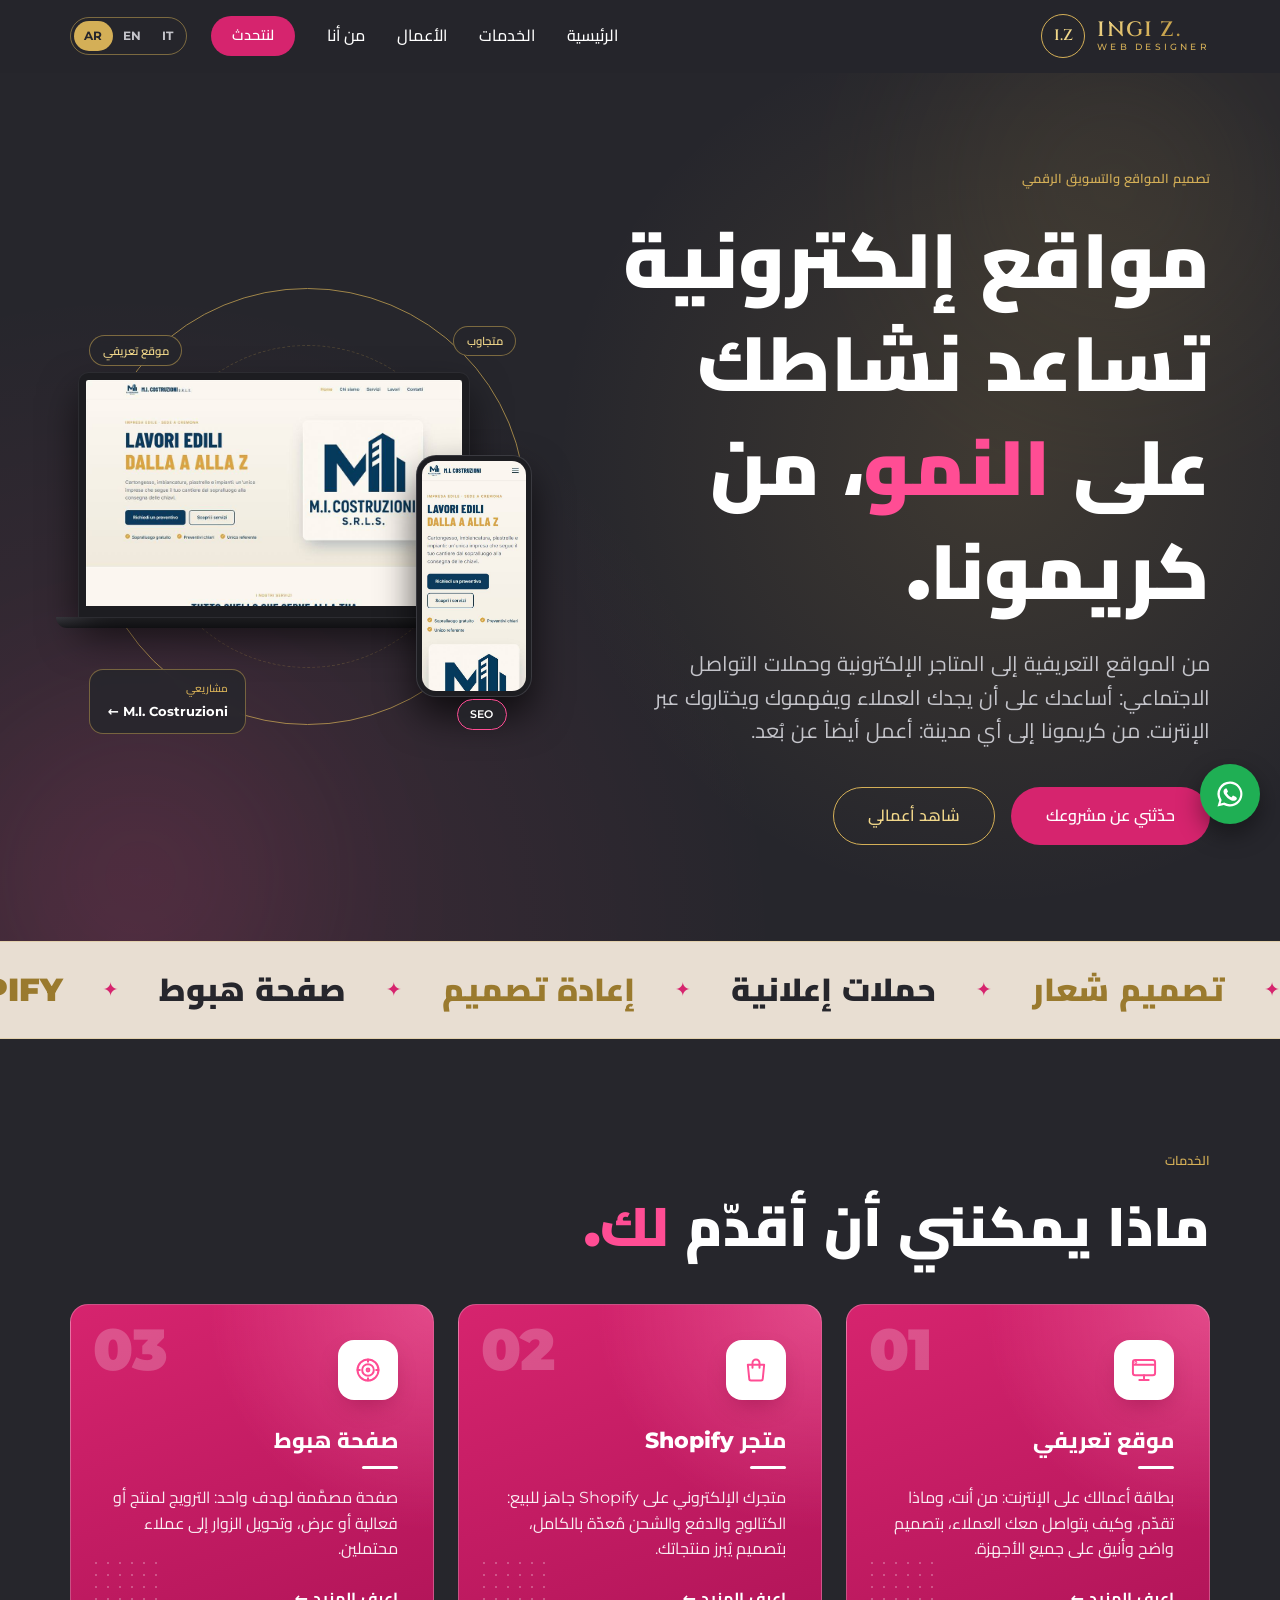
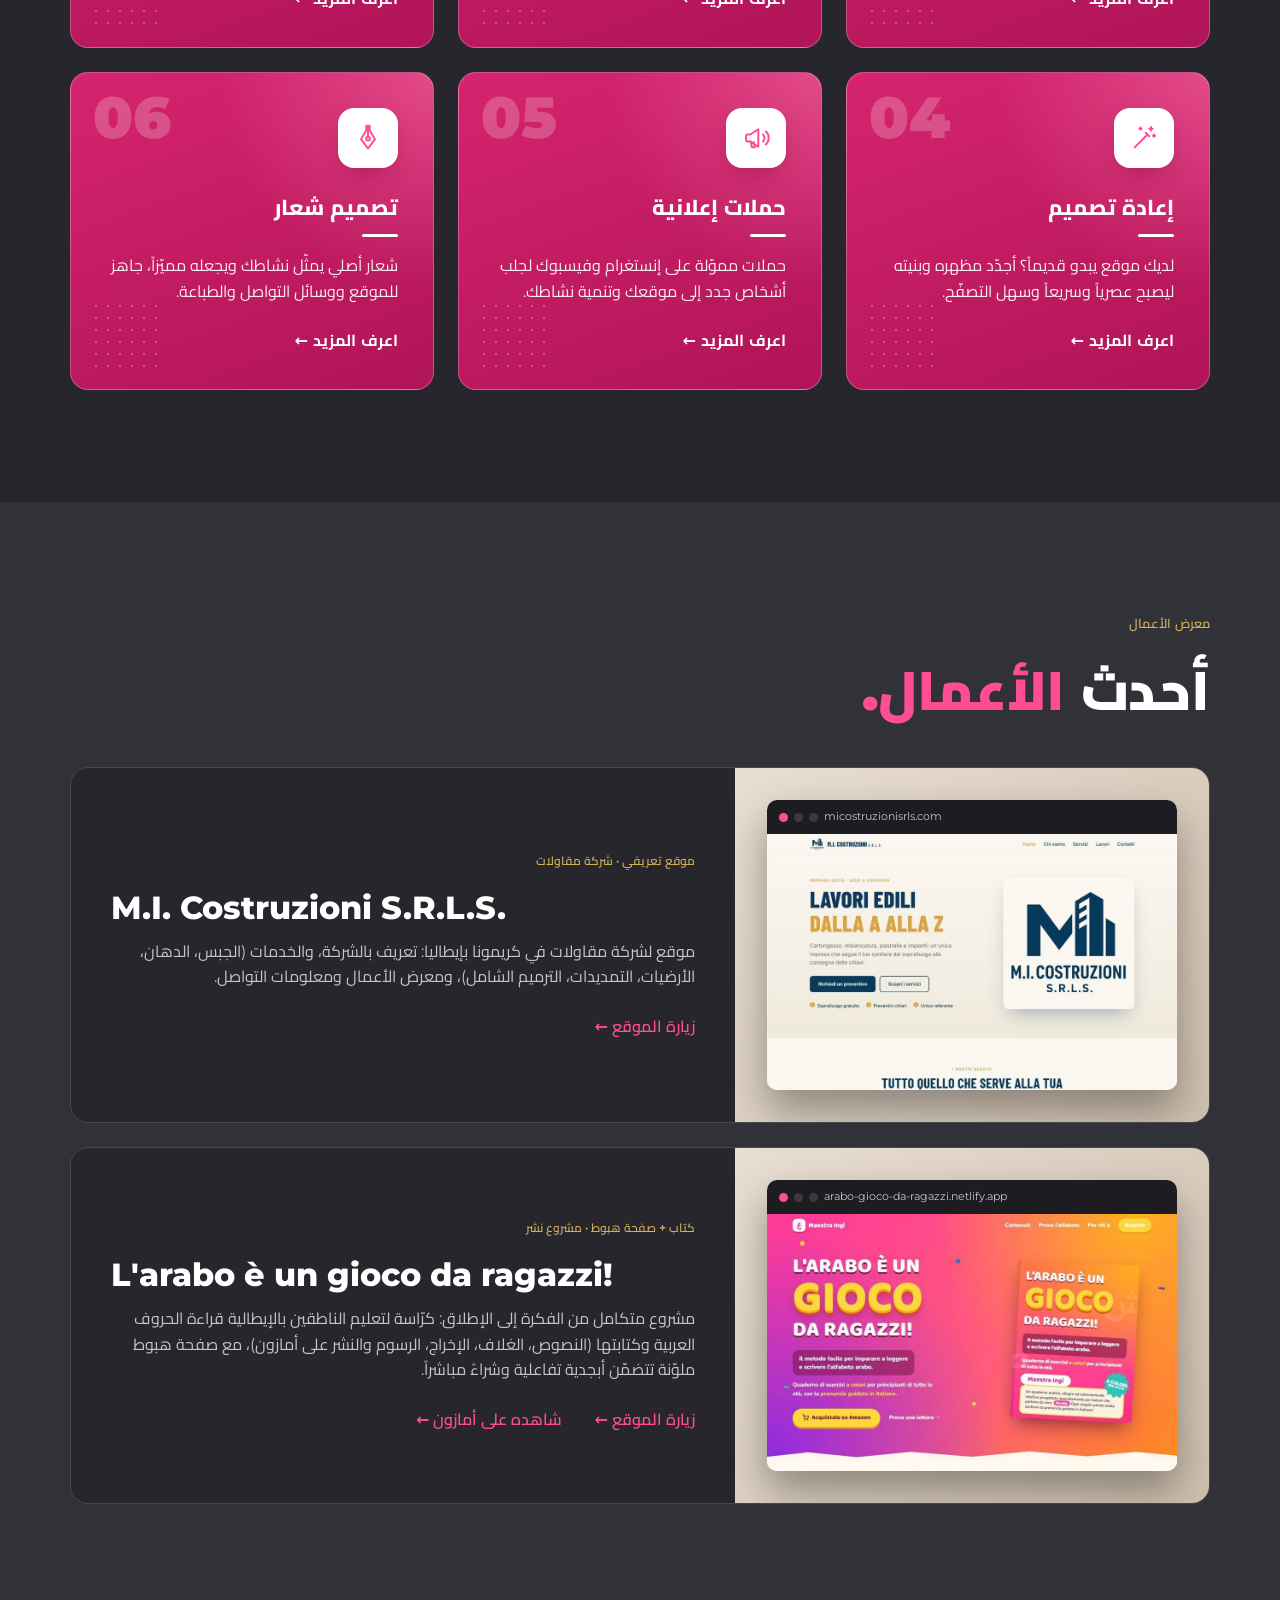
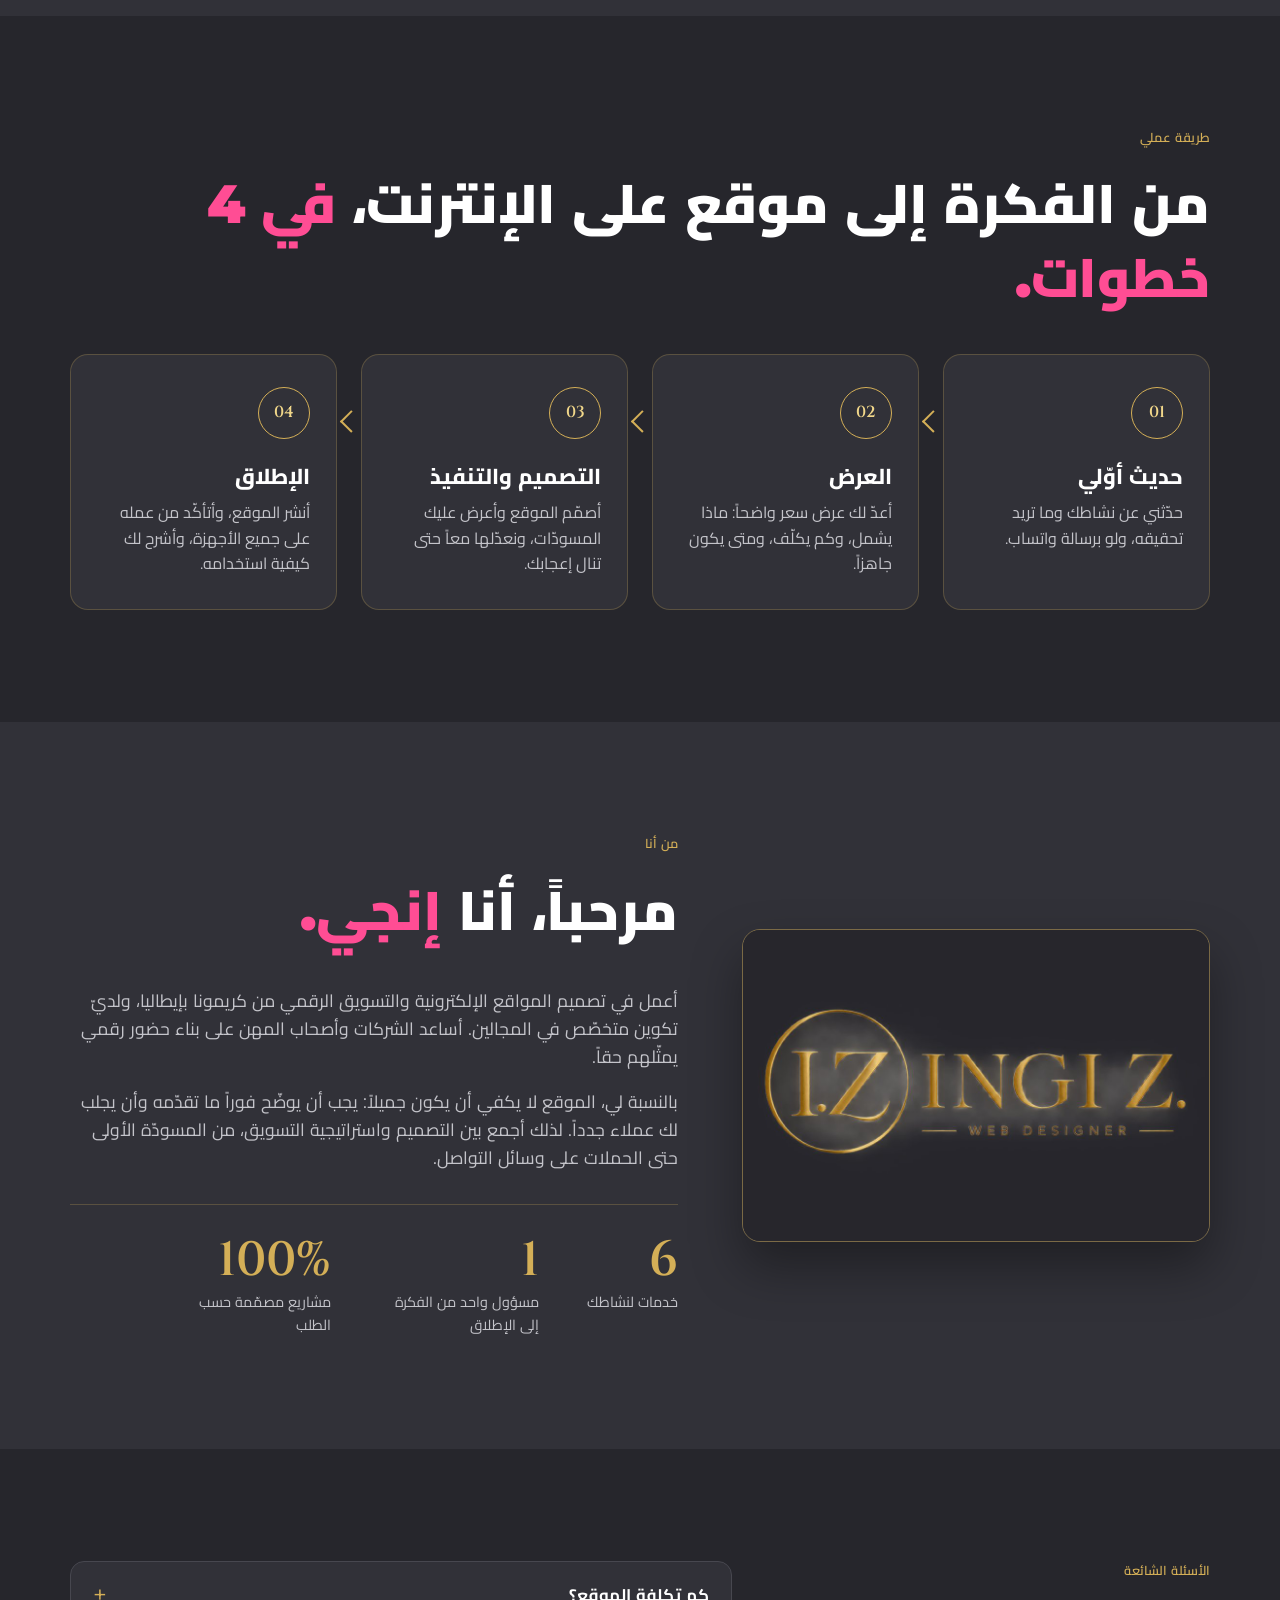
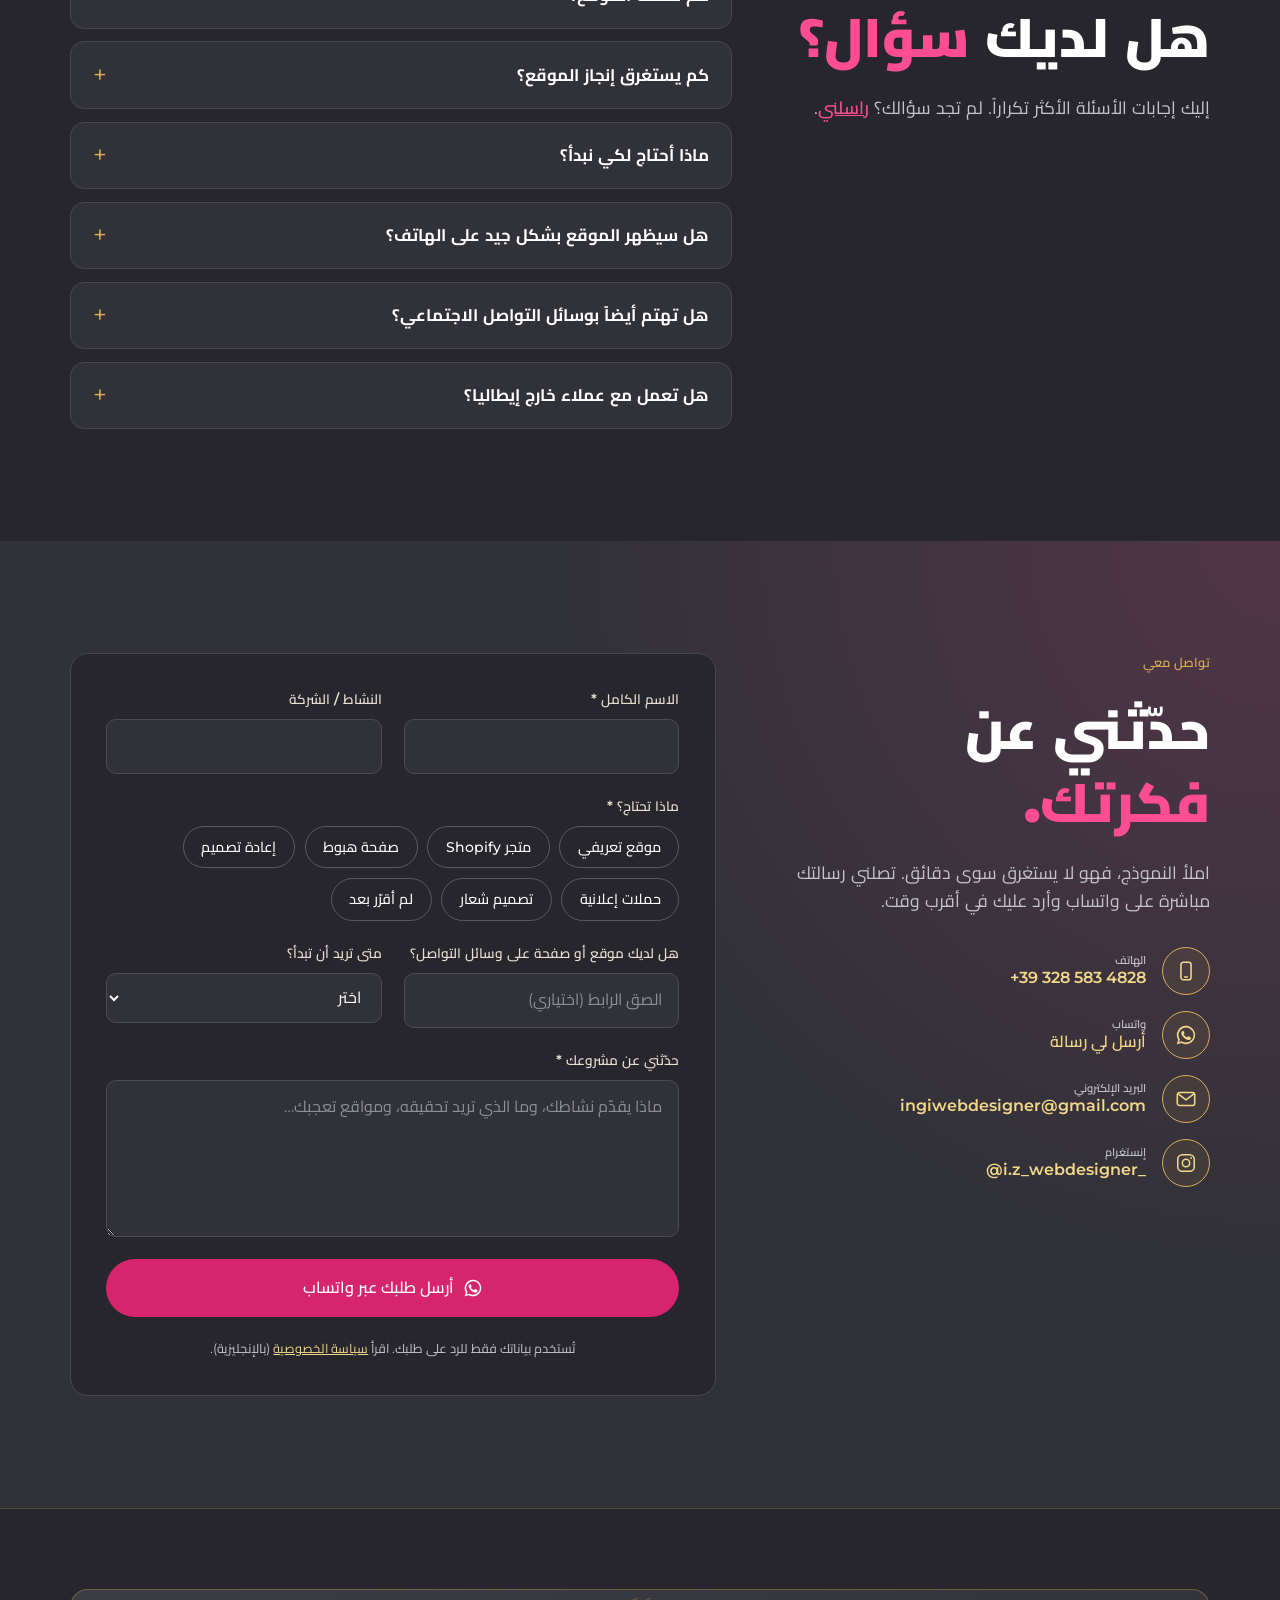
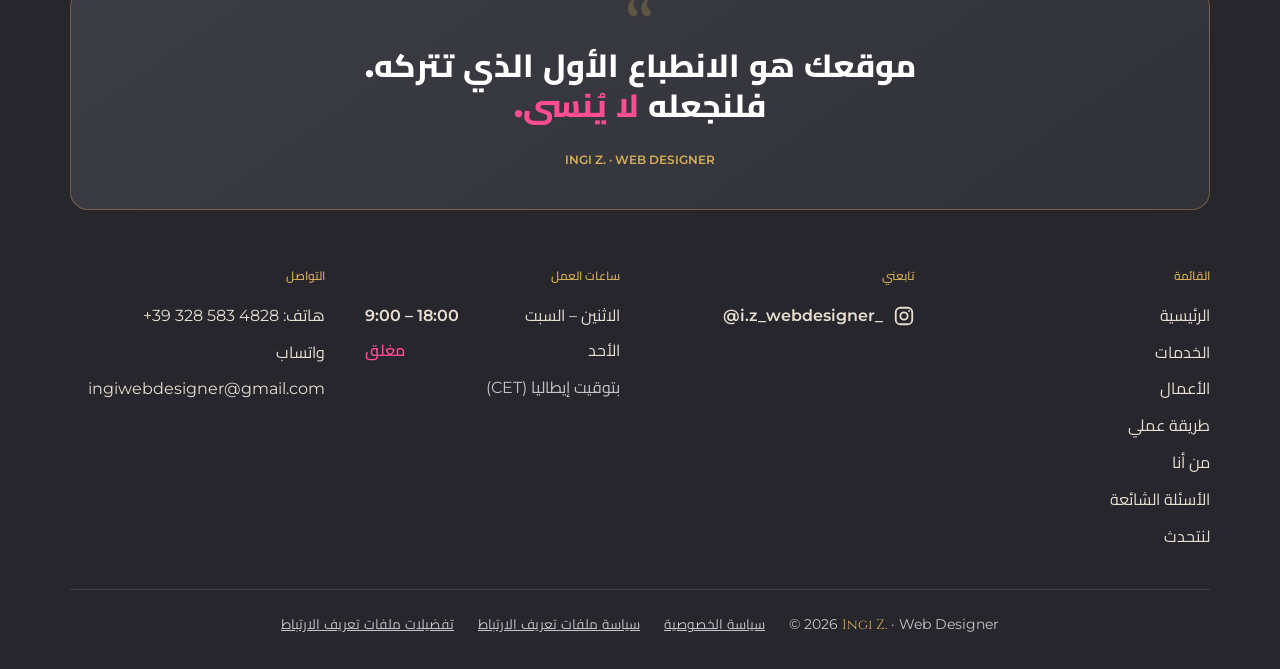
==== ar/index.html @ 86dc2ca6 "Versione araba del sito in /ar/ - Pagina araba completa, da destra a sinistra, con font Cairo ospita" ====
<!doctype html>
<html lang="ar" dir="rtl">
<head>
  <meta charset="utf-8">
  <meta name="viewport" content="width=device-width, initial-scale=1">
  <!-- Banner cookie di iubenda (Cookie Solution) -->
  <script type="text/javascript" src="https://embeds.iubenda.com/widgets/b3b975a0-d381-461b-8235-f66fe12b04c7.js"></script>
  <title>تصميم مواقع إلكترونية في كريمونا، إيطاليا | مواقع ومتاجر Shopify وصفحات هبوط – Ingi Z.</title>
  <link rel="icon" href="../assets/favicon.svg" type="image/svg+xml">
  <link rel="apple-touch-icon" href="../assets/apple-touch-icon.png">
  <meta name="description" content="تصميم مواقع إلكترونية من كريمونا بإيطاليا: مواقع تعريفية ومتاجر Shopify وصفحات هبوط وحملات على وسائل التواصل للشركات وأصحاب المهن. مواقع سريعة ومناسبة للهاتف وسهلة الظهور على Google. عرض سعر مجاني.">
  <meta name="robots" content="index, follow, max-image-preview:large">
  <meta name="theme-color" content="#26262C">
  <link rel="canonical" href="https://ingiwebdesigner.com/ar/">
  <link rel="alternate" hreflang="it" href="https://ingiwebdesigner.com/">
  <link rel="alternate" hreflang="en" href="https://ingiwebdesigner.com/en/">
  <link rel="alternate" hreflang="ar" href="https://ingiwebdesigner.com/ar/">
  <link rel="alternate" hreflang="x-default" href="https://ingiwebdesigner.com/">
  <!-- Anteprima quando il link viene condiviso su WhatsApp e social -->
  <meta property="og:type" content="website">
  <meta property="og:site_name" content="Ingi Z. Web Designer">
  <meta property="og:locale" content="ar_AR">
  <meta property="og:locale:alternate" content="it_IT">
  <meta property="og:locale:alternate" content="en_GB">
  <meta property="og:url" content="https://ingiwebdesigner.com/ar/">
  <meta property="og:title" content="تصميم مواقع إلكترونية من كريمونا – Ingi Z.">
  <meta property="og:description" content="مواقع إلكترونية تساعد نشاطك على النمو: مواقع تعريفية ومتاجر إلكترونية وصفحات هبوط وحملات على وسائل التواصل.">
  <meta property="og:image" content="https://ingiwebdesigner.com/assets/logo-izwd.jpg">
  <meta property="og:image:width" content="960">
  <meta property="og:image:height" content="640">
  <meta property="og:image:alt" content="شعار Ingi Z. Web Designer">
  <meta name="twitter:card" content="summary_large_image">
  <link rel="preload" href="../assets/fonts/cairo-arabic.woff2" as="font" type="font/woff2" crossorigin>
  <link rel="stylesheet" href="../style.css">
  <script type="application/ld+json">
  {
    "@context": "https://schema.org",
    "@graph": [
      {
        "@type": "ProfessionalService",
        "@id": "https://ingiwebdesigner.com/#business",
        "name": "Ingi Z. Web Designer",
        "url": "https://ingiwebdesigner.com/",
        "image": "https://ingiwebdesigner.com/assets/logo-izwd.jpg",
        "logo": "https://ingiwebdesigner.com/assets/logo-izwd.jpg",
        "description": "Web designer a Cremona: siti vetrina, e-commerce Shopify, landing page, restyling, logo e campagne social per aziende e professionisti.",
        "telephone": "+39 328 583 4828",
        "email": "ingiwebdesigner@gmail.com",
        "address": { "@type": "PostalAddress", "addressLocality": "Cremona", "postalCode": "26100", "addressRegion": "CR", "addressCountry": "IT" },
        "areaServed": [
          { "@type": "City", "name": "Cremona" },
          { "@type": "AdministrativeArea", "name": "Lombardia" },
          { "@type": "Country", "name": "Italia" }
        ],
        "knowsLanguage": ["it", "en", "ar"],
        "sameAs": ["https://www.instagram.com/i.z_webdesigner_/"],
        "hasOfferCatalog": {
          "@type": "OfferCatalog",
          "name": "Servizi di web design",
          "itemListElement": [
            { "@type": "Offer", "itemOffered": { "@type": "Service", "name": "Sito vetrina" } },
            { "@type": "Offer", "itemOffered": { "@type": "Service", "name": "E-commerce Shopify" } },
            { "@type": "Offer", "itemOffered": { "@type": "Service", "name": "Landing page" } },
            { "@type": "Offer", "itemOffered": { "@type": "Service", "name": "Restyling di siti web" } },
            { "@type": "Offer", "itemOffered": { "@type": "Service", "name": "Campagne social" } },
            { "@type": "Offer", "itemOffered": { "@type": "Service", "name": "Logo design" } }
          ]
        }
      },
      {
        "@type": "WebSite",
        "@id": "https://ingiwebdesigner.com/#website",
        "url": "https://ingiwebdesigner.com/",
        "name": "Ingi Z. Web Designer",
        "inLanguage": ["it", "en", "ar"],
        "publisher": { "@id": "https://ingiwebdesigner.com/#business" }
      }
    ]
  }
  </script>
</head>
<body>
  <a href="#content" class="skip-link">انتقل إلى المحتوى</a>

  <!-- NAV -->
  <header class="nav">
    <div class="container nav__inner">
      <a href="#" class="logo" aria-label="Ingi Z. Web Designer" dir="ltr">
        <span class="logo__mark">I.Z</span>
        <span class="logo__text">
          <span class="logo__name">INGI Z.</span>
          <span class="logo__tag">Web Designer</span>
        </span>
      </a>
      <nav class="nav__links">
        <a href="#">الرئيسية</a>
        <a href="#services">الخدمات</a>
        <a href="#work">الأعمال</a>
        <a href="#about">من أنا</a>
        <a href="#contact" class="btn btn--small">لنتحدث</a>
      </nav>
      <div class="lang" aria-label="اللغة">
        <a href="../index.html" hreflang="it" lang="it" title="Italiano">IT</a>
        <a href="../en/index.html" hreflang="en" lang="en" title="English">EN</a>
        <a href="index.html" aria-current="page">AR</a>
      </div>
      <button class="nav__toggle" type="button" aria-label="فتح القائمة" aria-expanded="false" aria-controls="menu-mobile">
        <span></span><span></span><span></span>
      </button>
    </div>
  </header>

  <!-- قائمة الهاتف -->
  <div class="drawer" id="menu-mobile">
    <div class="drawer__backdrop"></div>
    <aside class="drawer__panel" aria-label="القائمة">
      <div class="drawer__head">
        <span class="logo__mark">I.Z</span>
        <button class="drawer__close" type="button" aria-label="إغلاق القائمة">&times;</button>
      </div>
      <nav class="drawer__links">
        <a href="#"><span>01</span>الرئيسية</a>
        <a href="#services"><span>02</span>الخدمات</a>
        <a href="#work"><span>03</span>الأعمال</a>
        <a href="#process"><span>04</span>طريقة عملي</a>
        <a href="#about"><span>05</span>من أنا</a>
        <a href="#faq"><span>06</span>الأسئلة الشائعة</a>
        <a href="#contact"><span>07</span>تواصل معي</a>
      </nav>
      <div class="lang lang--drawer" aria-label="اللغة">
        <a href="../index.html" hreflang="it" lang="it">Italiano</a>
        <a href="../en/index.html" hreflang="en" lang="en">English</a>
        <a href="index.html" aria-current="page">العربية</a>
      </div>
      <a href="#contact" class="btn drawer__cta">لنتحدث</a>
    </aside>
  </div>

  <main id="content">
  <!-- HERO -->
  <section class="hero">
    <div class="container hero__inner">
      <div class="hero__content">
        <p class="eyebrow">تصميم المواقع والتسويق الرقمي</p>
        <h1>مواقع إلكترونية تساعد نشاطك على <span class="accent">النمو</span>، من كريمونا.</h1>
        <p class="hero__sub">من المواقع التعريفية إلى المتاجر الإلكترونية وحملات التواصل الاجتماعي: أساعدك على أن يجدك العملاء ويفهموك ويختاروك عبر الإنترنت. من كريمونا إلى أي مدينة: أعمل أيضاً عن بُعد.</p>
        <div class="hero__actions">
          <a href="#contact" class="btn">حدّثني عن مشروعك</a>
          <a href="#work" class="btn btn--ghost">شاهد أعمالي</a>
        </div>
      </div>
      <div class="mockups">
        <span class="hero__emblem-ring"></span>
        <span class="hero__emblem-ring hero__emblem-ring--inner"></span>

        <div class="laptop">
          <div class="laptop__screen">
            <img class="shot" src="../assets/lavori/micostruzioni-desktop.jpg" alt="">
          </div>
          <div class="laptop__base"></div>
        </div>

        <div class="phone">
          <div class="phone__screen">
            <img class="shot shot--phone" src="../assets/lavori/micostruzioni-mobile.jpg" alt="">
          </div>
        </div>

        <a href="#work" class="mockups__caption">
          <span class="mockups__caption-tag">مشاريعي</span>
          <span><span class="mockups__caption-name">M.I. Costruzioni</span> &larr;</span>
        </a>

        <span class="badge badge--1" aria-hidden="true">متجاوب</span>
        <span class="badge badge--2" aria-hidden="true">موقع تعريفي</span>
        <span class="badge badge--3" aria-hidden="true">SEO</span>
      </div>
    </div>
  </section>

  <!-- شريط الخدمات المتحرك (زخرفي) -->
  <div class="marquee" aria-hidden="true">
    <div class="marquee__track">
      <span>موقع تعريفي</span><i>✦</i><span>متجر Shopify</span><i>✦</i><span>صفحة هبوط</span><i>✦</i><span>إعادة تصميم</span><i>✦</i><span>حملات إعلانية</span><i>✦</i><span>تصميم شعار</span><i>✦</i>
    </div>
  </div>

  <!-- الخدمات -->
  <section id="services" class="section">
    <div class="container">
      <p class="eyebrow">الخدمات</p>
      <h2>ماذا يمكنني أن أقدّم <span class="accent">لك.</span></h2>
      <div class="grid grid--services">
        <article class="card" data-servizio="موقع تعريفي">
          <span class="card__num">01</span>
          <span class="card__icon" aria-hidden="true">
            <svg viewBox="0 0 24 24"><rect x="2.5" y="3.5" width="19" height="13" rx="2"/><path d="M8 20.5h8M12 16.5v4M2.5 7.5h19"/><circle cx="5" cy="5.5" r=".4"/></svg>
          </span>
          <h3>موقع تعريفي</h3>
          <p>بطاقة أعمالك على الإنترنت: من أنت، وماذا تقدّم، وكيف يتواصل معك العملاء، بتصميم واضح وأنيق على جميع الأجهزة.</p>
          <button type="button" class="card__more">اعرف المزيد <span aria-hidden="true">&larr;</span></button>
          <template>
            <p>الموقع التعريفي هو أساس حضورك على الإنترنت: المكان الذي يجدك فيه العملاء، ويفهمون ما تقدّمه، ويقرّرون التواصل معك.</p>
            <h4>ماذا يشمل</h4>
            <ul>
              <li>تصميم خاص يعكس هوية علامتك التجارية</li>
              <li>الصفحات الأساسية: الرئيسية، من نحن، الخدمات، معرض الصور، التواصل</li>
              <li>متوافق بالكامل مع الهواتف الذكية والأجهزة اللوحية</li>
              <li>أزرار للاتصال وواتساب والوصول إليك على الخريطة</li>
              <li>تحسين أساسي لمحركات البحث (SEO)</li>
            </ul>
            <h4>مناسب لـ</h4>
            <p>الحرفيين والشركات والمكاتب المهنية والمحلات والأنشطة المحلية.</p>
          </template>
        </article>
        <article class="card" data-servizio="متجر Shopify">
          <span class="card__num">02</span>
          <span class="card__icon" aria-hidden="true">
            <svg viewBox="0 0 24 24"><path d="M5 7.5h14l-1.2 12a1.5 1.5 0 0 1-1.5 1.5H7.7a1.5 1.5 0 0 1-1.5-1.5z"/><path d="M9 10V6a3 3 0 0 1 6 0v4"/></svg>
          </span>
          <h3>متجر Shopify</h3>
          <p>متجرك الإلكتروني على Shopify جاهز للبيع: الكتالوج والدفع والشحن مُعدّة بالكامل، بتصميم يُبرز منتجاتك.</p>
          <button type="button" class="card__more">اعرف المزيد <span aria-hidden="true">&larr;</span></button>
          <template>
            <p>Shopify من أشهر المنصات في العالم للبيع عبر الإنترنت: آمنة وسهلة الإدارة حتى لو لم تكن خبيراً في التقنية.</p>
            <h4>ماذا يشمل</h4>
            <ul>
              <li>إعداد متجر Shopify بالكامل</li>
              <li>قالب مخصّص بألوان علامتك التجارية</li>
              <li>رفع المنتجات والفئات والخيارات</li>
              <li>إعداد الدفع والشحن والصفحات القانونية</li>
              <li>شرح لكيفية إدارة الطلبات والمنتجات بنفسك</li>
            </ul>
            <h4>مناسب لـ</h4>
            <p>كل من يريد البدء بالبيع عبر الإنترنت أو نقل متجره إلى الإنترنت.</p>
          </template>
        </article>
        <article class="card" data-servizio="صفحة هبوط">
          <span class="card__num">03</span>
          <span class="card__icon" aria-hidden="true">
            <svg viewBox="0 0 24 24"><circle cx="12" cy="12" r="9"/><circle cx="12" cy="12" r="5"/><circle cx="12" cy="12" r="1.2"/><path d="M12 3v2M12 19v2M3 12h2M19 12h2"/></svg>
          </span>
          <h3>صفحة هبوط</h3>
          <p>صفحة مصمَّمة لهدف واحد: الترويج لمنتج أو فعالية أو عرض، وتحويل الزوار إلى عملاء محتملين.</p>
          <button type="button" class="card__more">اعرف المزيد <span aria-hidden="true">&larr;</span></button>
          <template>
            <p>صفحة الهبوط تأخذ الزائر مباشرة إلى الهدف دون أي تشتيت: الشريك المثالي للحملات الإعلانية المموّلة.</p>
            <h4>ماذا يشمل</h4>
            <ul>
              <li>بنية مدروسة للإقناع ودفع الزائر إلى التصرّف</li>
              <li>نصوص واضحة وأزرار دعوة بارزة</li>
              <li>نموذج تواصل أو رابط واتساب</li>
              <li>تحميل سريع حتى على الهواتف</li>
              <li>جاهزة لقياس النتائج</li>
            </ul>
            <h4>مناسب لـ</h4>
            <p>إطلاق المنتجات والعروض والفعاليات وجمع العملاء المحتملين.</p>
          </template>
        </article>
        <article class="card" data-servizio="إعادة تصميم">
          <span class="card__num">04</span>
          <span class="card__icon" aria-hidden="true">
            <svg viewBox="0 0 24 24"><path d="M4 20 15 9M13.5 7.5l3 3"/><path d="M18 2.5v3M16.5 4h3M20.5 9v2M19.5 10h2M9 3v2M8 4h2"/></svg>
          </span>
          <h3>إعادة تصميم</h3>
          <p>لديك موقع يبدو قديماً؟ أجدّد مظهره وبنيته ليصبح عصرياً وسريعاً وسهل التصفّح.</p>
          <button type="button" class="card__more">اعرف المزيد <span aria-hidden="true">&larr;</span></button>
          <template>
            <p>الموقع القديم أو البطيء يُفقدك العملاء. بإعادة التصميم أحوّله إلى أداة عصرية تعمل لصالحك فعلاً.</p>
            <h4>ماذا يشمل</h4>
            <ul>
              <li>تحليل موقعك الحالي وما يحتاج إلى تحسين</li>
              <li>تصميم جديد وعصري يناسب علامتك التجارية</li>
              <li>بنية أوضح وتصفّح أسهل</li>
              <li>تحسين للهواتف وللسرعة</li>
              <li>الحفاظ على المحتوى الذي يعمل جيداً</li>
            </ul>
            <h4>مناسب لـ</h4>
            <p>كل من لديه موقع قديم يصعب قراءته على الهاتف أو لا يجلب طلبات.</p>
          </template>
        </article>
        <article class="card" data-servizio="حملات إعلانية">
          <span class="card__num">05</span>
          <span class="card__icon" aria-hidden="true">
            <svg viewBox="0 0 24 24"><path d="M3.5 10v4a1 1 0 0 0 1 1H7l7 4.5v-15L7 9H4.5a1 1 0 0 0-1 1z"/><path d="M7.5 15l1 5h2.5l-1-4.5M18 9a4 4 0 0 1 0 6M20.5 6.5a7.5 7.5 0 0 1 0 11"/></svg>
          </span>
          <h3>حملات إعلانية</h3>
          <p>حملات مموّلة على إنستغرام وفيسبوك لجلب أشخاص جدد إلى موقعك وتنمية نشاطك.</p>
          <button type="button" class="card__more">اعرف المزيد <span aria-hidden="true">&larr;</span></button>
          <template>
            <p>بالحملات المموّلة يصل نشاطك إلى الأشخاص المناسبين، في منطقتك أو أينما كان عملاؤك.</p>
            <h4>ماذا يشمل</h4>
            <ul>
              <li>تحديد الهدف والجمهور</li>
              <li>إعداد الصور والنصوص الإعلانية</li>
              <li>إطلاق الحملات على إنستغرام وفيسبوك</li>
              <li>المتابعة والتحسين أثناء الحملة</li>
              <li>تقرير نهائي بالنتائج</li>
            </ul>
            <h4>مناسب لـ</h4>
            <p>كل من يريد طلبات أكثر وزيارات أكثر لموقعه أو أن يُعرف بسرعة.</p>
          </template>
        </article>
        <article class="card" data-servizio="تصميم شعار">
          <span class="card__num">06</span>
          <span class="card__icon" aria-hidden="true">
            <svg viewBox="0 0 24 24"><path d="M12 3 6 13l6 8 6-8z"/><circle cx="12" cy="12.5" r="1.6"/><path d="M12 3v7.9"/><rect x="10.5" y="1.5" width="3" height="3" rx=".5"/></svg>
          </span>
          <h3>تصميم شعار</h3>
          <p>شعار أصلي يمثّل نشاطك ويجعله مميّزاً، جاهز للموقع ووسائل التواصل والطباعة.</p>
          <button type="button" class="card__more">اعرف المزيد <span aria-hidden="true">&larr;</span></button>
          <template>
            <p>الشعار هو أول ما يتذكّره الناس عنك. أصمّمه انطلاقاً من قصتك وقيمك.</p>
            <h4>ماذا يشمل</h4>
            <ul>
              <li>دراسة نشاطك ومجال عملك</li>
              <li>مقترحات تصميم أصلية</li>
              <li>تعديلات حتى تصبح راضياً عن النتيجة</li>
              <li>نسخ بالألوان وبالأبيض والأسود ولوسائل التواصل</li>
              <li>ملفات جاهزة للويب والطباعة</li>
            </ul>
            <h4>مناسب لـ</h4>
            <p>الأنشطة الجديدة أو من يريد تجديد صورته.</p>
          </template>
        </article>
      </div>

      <dialog class="modal" id="modal-servizio" aria-labelledby="modal-title">
        <button type="button" class="modal__close" aria-label="إغلاق">&times;</button>
        <span class="modal__num"></span>
        <h3 id="modal-title"></h3>
        <div class="modal__body"></div>
        <a href="#contact" class="btn modal__cta">حدّثني عن مشروعك</a>
      </dialog>
    </div>
  </section>

  <!-- الأعمال -->
  <section id="work" class="section section--alt">
    <div class="container">
      <p class="eyebrow">معرض الأعمال</p>
      <h2>أحدث <span class="accent">الأعمال.</span></h2>
      <div class="works">
        <a href="https://micostruzionisrls.com" class="work" target="_blank" rel="noopener">
          <div class="work__visual">
            <div class="browser" dir="ltr">
              <div class="browser__bar"><i></i><i></i><i></i><span>micostruzionisrls.com</span></div>
              <div class="browser__view">
                <img src="../assets/lavori/micostruzioni-desktop.jpg" alt="معاينة موقع M.I. Costruzioni" loading="lazy">
              </div>
            </div>
          </div>
          <div class="work__body">
            <span class="work__tag">موقع تعريفي · شركة مقاولات</span>
            <h3 dir="ltr">M.I. Costruzioni S.R.L.S.</h3>
            <p>موقع لشركة مقاولات في كريمونا بإيطاليا: تعريف بالشركة، والخدمات (الجبس، الدهان، الأرضيات، التمديدات، الترميم الشامل)، ومعرض الأعمال ومعلومات التواصل.</p>
            <span class="work__link">زيارة الموقع &larr;</span>
          </div>
        </a>

        <!-- مشروع مزدوج (كتاب + صفحة هبوط): رابطان منفصلان -->
        <div class="work">
          <a href="https://arabo-gioco-da-ragazzi.netlify.app/" class="work__visual" target="_blank" rel="noopener" tabindex="-1" aria-hidden="true">
            <div class="browser" dir="ltr">
              <div class="browser__bar"><i></i><i></i><i></i><span>arabo-gioco-da-ragazzi.netlify.app</span></div>
              <div class="browser__view">
                <img src="../assets/lavori/arabo-landing-desktop.jpg" alt="" loading="lazy">
              </div>
            </div>
          </a>
          <div class="work__body">
            <span class="work__tag">كتاب + صفحة هبوط · مشروع نشر</span>
            <h3 lang="it" dir="ltr">L'arabo è un gioco da ragazzi!</h3>
            <p>مشروع متكامل من الفكرة إلى الإطلاق: كرّاسة لتعليم الناطقين بالإيطالية قراءة الحروف العربية وكتابتها (النصوص، الغلاف، الإخراج، الرسوم والنشر على أمازون)، مع صفحة هبوط ملوّنة تتضمّن أبجدية تفاعلية وشراءً مباشراً.</p>
            <div class="work__links">
              <a href="https://arabo-gioco-da-ragazzi.netlify.app/" class="work__link" target="_blank" rel="noopener">زيارة الموقع &larr;</a>
              <a href="https://amzn.eu/d/0giFYmPg" class="work__link" target="_blank" rel="noopener">شاهده على أمازون &larr;</a>
            </div>
          </div>
        </div>
      </div>
    </div>
  </section>

  <!-- طريقة عملي -->
  <section id="process" class="section">
    <div class="container">
      <p class="eyebrow">طريقة عملي</p>
      <h2>من الفكرة إلى موقع على الإنترنت، <span class="accent">في 4 خطوات.</span></h2>
      <ol class="steps">
        <li class="step">
          <span class="step__num">01</span>
          <h3>حديث أوّلي</h3>
          <p>حدّثني عن نشاطك وما تريد تحقيقه، ولو برسالة واتساب.</p>
        </li>
        <li class="step">
          <span class="step__num">02</span>
          <h3>العرض</h3>
          <p>أعدّ لك عرض سعر واضحاً: ماذا يشمل، وكم يكلّف، ومتى يكون جاهزاً.</p>
        </li>
        <li class="step">
          <span class="step__num">03</span>
          <h3>التصميم والتنفيذ</h3>
          <p>أصمّم الموقع وأعرض عليك المسودّات، ونعدّلها معاً حتى تنال إعجابك.</p>
        </li>
        <li class="step">
          <span class="step__num">04</span>
          <h3>الإطلاق</h3>
          <p>أنشر الموقع، وأتأكّد من عمله على جميع الأجهزة، وأشرح لك كيفية استخدامه.</p>
        </li>
      </ol>
    </div>
  </section>

  <!-- من أنا -->
  <section id="about" class="section section--alt">
    <div class="container about">
      <img class="about__logo" src="../assets/logo-izwd.jpg" alt="شعار Ingi Z. Web Designer" width="960" height="640" loading="lazy">
      <div>
        <p class="eyebrow">من أنا</p>
        <h2>مرحباً، أنا <span class="accent">إنجي.</span></h2>
        <p>أعمل في تصميم المواقع الإلكترونية والتسويق الرقمي من كريمونا بإيطاليا، ولديّ تكوين متخصّص في المجالين. أساعد الشركات وأصحاب المهن على بناء حضور رقمي يمثّلهم حقاً.</p>
        <p>بالنسبة لي، الموقع لا يكفي أن يكون جميلاً: يجب أن يوضّح فوراً ما تقدّمه وأن يجلب لك عملاء جدداً. لذلك أجمع بين التصميم واستراتيجية التسويق، من المسودّة الأولى حتى الحملات على وسائل التواصل.</p>
        <div class="stats">
          <div class="stat"><span class="stat__num">6</span><span class="stat__label">خدمات لنشاطك</span></div>
          <div class="stat"><span class="stat__num">1</span><span class="stat__label">مسؤول واحد من الفكرة إلى الإطلاق</span></div>
          <div class="stat"><span class="stat__num">100%</span><span class="stat__label">مشاريع مصمّمة حسب الطلب</span></div>
        </div>
      </div>
    </div>
  </section>

  <!-- الأسئلة الشائعة -->
  <section id="faq" class="section">
    <div class="container faq">
      <div>
        <p class="eyebrow">الأسئلة الشائعة</p>
        <h2>هل لديك <span class="accent">سؤال؟</span></h2>
        <p class="faq__intro">إليك إجابات الأسئلة الأكثر تكراراً. لم تجد سؤالك؟ <a href="#contact">راسلني</a>.</p>
      </div>
      <div class="faq__list">
        <details class="faq__item">
          <summary>كم تكلفة الموقع؟</summary>
          <p>يعتمد ذلك على ما تحتاجه: عدد الصفحات، والوظائف المطلوبة، وما إذا كنت سأتولّى النصوص والصور أيضاً. حدّثني عن مشروعك وسأعدّ لك عرض سعر مفصّلاً وواضحاً دون مفاجآت.</p>
        </details>
        <details class="faq__item">
          <summary>كم يستغرق إنجاز الموقع؟</summary>
          <p>يعتمد على المشروع: صفحة الهبوط تحتاج وقتاً أقل من المتجر الإلكتروني. في كل عرض سعر تجد موعد التسليم، فتعرف من البداية متى سيكون موقعك على الإنترنت.</p>
        </details>
        <details class="faq__item">
          <summary>ماذا أحتاج لكي نبدأ؟</summary>
          <p>تكفي فكرة عمّا تريد إيصاله. إذا كان لديك شعار ونصوص وصور فسنستخدمها، وإن لم تكن موجودة سأساعدك في إعدادها.</p>
        </details>
        <details class="faq__item">
          <summary>هل سيظهر الموقع بشكل جيد على الهاتف؟</summary>
          <p>نعم: كل مشروع يُصمَّم أولاً للهاتف، الذي يأتي منه معظم الزوار، ثم يُكيَّف للأجهزة اللوحية والحواسيب.</p>
        </details>
        <details class="faq__item">
          <summary>هل تهتم أيضاً بوسائل التواصل الاجتماعي؟</summary>
          <p>نعم: أُعدّ وأدير حملات مموّلة على إنستغرام وفيسبوك لجلب أشخاص جدد إلى موقعك وتنمية نشاطك.</p>
        </details>
        <details class="faq__item">
          <summary>هل تعمل مع عملاء خارج إيطاليا؟</summary>
          <p>نعم: يمكن إنجاز كل شيء عن بُعد عبر واتساب أو البريد الإلكتروني أو مكالمة فيديو، بالعربية أو الإيطالية أو الإنجليزية.</p>
        </details>
      </div>
    </div>
  </section>

  <!-- تواصل معي -->
  <section id="contact" class="section contact">
    <div class="container contact__inner">
      <div class="contact__intro">
        <p class="eyebrow">تواصل معي</p>
        <h2>حدّثني عن <span class="accent">فكرتك.</span></h2>
        <p>املأ النموذج، فهو لا يستغرق سوى دقائق. تصلني رسالتك مباشرة على واتساب وأرد عليك في أقرب وقت.</p>
        <div class="contact__direct">
          <a href="tel:+393285834828">
            <span class="contact__icon" aria-hidden="true">
              <svg viewBox="0 0 24 24"><rect x="6.5" y="2.5" width="11" height="19" rx="2.5"/><path d="M10.5 18.5h3"/></svg>
            </span>
            <span><small>الهاتف</small><bdi dir="ltr">+39 328 583 4828</bdi></span>
          </a>
          <a href="https://wa.me/393285834828" target="_blank" rel="noopener">
            <span class="contact__icon" aria-hidden="true">
              <svg viewBox="0 0 24 24"><path class="fill" d="M12 2a10 10 0 0 0-8.6 15.1L2 22l5-1.3A10 10 0 1 0 12 2zm0 18.2a8.2 8.2 0 0 1-4.2-1.2l-.3-.2-3 .8.8-2.9-.2-.3A8.2 8.2 0 1 1 12 20.2zm4.5-6.1c-.2-.1-1.5-.7-1.7-.8-.2-.1-.4-.1-.6.1l-.8 1c-.1.2-.3.2-.5.1a6.7 6.7 0 0 1-3.3-2.9c-.3-.4.2-.4.7-1.4.1-.2 0-.3 0-.4l-.8-1.8c-.2-.5-.4-.4-.6-.4h-.5a1 1 0 0 0-.7.3 3 3 0 0 0-.9 2.2 5.2 5.2 0 0 0 1.1 2.7 11.8 11.8 0 0 0 4.5 4c1.7.7 2.3.8 3.2.6.5-.1 1.5-.6 1.7-1.2.2-.6.2-1.1.2-1.2-.1-.1-.3-.2-.5-.3z"/></svg>
            </span>
            <span><small>واتساب</small>أرسل لي رسالة</span>
          </a>
          <a href="mailto:ingiwebdesigner@gmail.com">
            <span class="contact__icon" aria-hidden="true">
              <svg viewBox="0 0 24 24"><rect x="2.5" y="5" width="19" height="14" rx="2.5"/><path d="m3.5 6.5 8.5 6.5 8.5-6.5"/></svg>
            </span>
            <span><small>البريد الإلكتروني</small><bdi dir="ltr">ingiwebdesigner@gmail.com</bdi></span>
          </a>
          <a href="https://www.instagram.com/i.z_webdesigner_/" target="_blank" rel="noopener">
            <span class="contact__icon" aria-hidden="true">
              <svg viewBox="0 0 24 24"><rect x="3" y="3" width="18" height="18" rx="5"/><circle cx="12" cy="12" r="4"/><circle class="fill" cx="17.5" cy="6.5" r="1"/></svg>
            </span>
            <span><small>إنستغرام</small><bdi dir="ltr">@i.z_webdesigner_</bdi></span>
          </a>
        </div>
      </div>

      <form class="form" id="richiesta" novalidate>
        <div class="form__row">
          <label class="field">
            <span>الاسم الكامل *</span>
            <input type="text" name="nome" required autocomplete="name">
          </label>
          <label class="field">
            <span>النشاط / الشركة</span>
            <input type="text" name="attivita" autocomplete="organization">
          </label>
        </div>

        <fieldset class="field">
          <legend>ماذا تحتاج؟ *</legend>
          <div class="chips">
            <label class="chip"><input type="checkbox" name="servizi" value="موقع تعريفي"><span>موقع تعريفي</span></label>
            <label class="chip"><input type="checkbox" name="servizi" value="متجر Shopify"><span>متجر Shopify</span></label>
            <label class="chip"><input type="checkbox" name="servizi" value="صفحة هبوط"><span>صفحة هبوط</span></label>
            <label class="chip"><input type="checkbox" name="servizi" value="إعادة تصميم"><span>إعادة تصميم</span></label>
            <label class="chip"><input type="checkbox" name="servizi" value="حملات إعلانية"><span>حملات إعلانية</span></label>
            <label class="chip"><input type="checkbox" name="servizi" value="تصميم شعار"><span>تصميم شعار</span></label>
            <label class="chip"><input type="checkbox" name="servizi" value="لم أقرّر بعد"><span>لم أقرّر بعد</span></label>
          </div>
        </fieldset>

        <div class="form__row">
          <label class="field">
            <span>هل لديك موقع أو صفحة على وسائل التواصل؟</span>
            <input type="text" name="link" placeholder="الصق الرابط (اختياري)">
          </label>
          <label class="field">
            <span>متى تريد أن تبدأ؟</span>
            <select name="tempi">
              <option value="">اختر</option>
              <option>في أقرب وقت</option>
              <option>خلال شهر</option>
              <option>خلال 3 أشهر</option>
              <option>أستكشف الخيارات فقط</option>
            </select>
          </label>
        </div>

        <label class="field">
          <span>حدّثني عن مشروعك *</span>
          <textarea name="idea" rows="5" required placeholder="ماذا يقدّم نشاطك، وما الذي تريد تحقيقه، ومواقع تعجبك…"></textarea>
        </label>

        <p class="form__error" id="form-error" role="alert" hidden></p>

        <div class="form__success" id="form-success" role="status" hidden>
          <span class="form__success-icon" aria-hidden="true">&check;</span>
          <div>
            <strong>شكراً، طلبك جاهز!</strong>
            <p>فُتح واتساب مع رسالتك: اضغط <b>إرسال</b> وسأرد عليك في أقرب وقت.</p>
            <p class="form__success-small">لم يُفتح واتساب؟ <a href="#" id="form-success-link" target="_blank" rel="noopener">اضغط هنا</a>.</p>
          </div>
        </div>

        <button type="submit" class="btn form__submit">
          <svg viewBox="0 0 24 24" width="20" height="20" fill="currentColor" aria-hidden="true"><path d="M12 2a10 10 0 0 0-8.6 15.1L2 22l5-1.3A10 10 0 1 0 12 2zm0 18.2a8.2 8.2 0 0 1-4.2-1.2l-.3-.2-3 .8.8-2.9-.2-.3A8.2 8.2 0 1 1 12 20.2zm4.5-6.1c-.2-.1-1.5-.7-1.7-.8-.2-.1-.4-.1-.6.1l-.8 1c-.1.2-.3.2-.5.1a6.7 6.7 0 0 1-3.3-2.9c-.3-.4.2-.4.7-1.4.1-.2 0-.3 0-.4l-.8-1.8c-.2-.5-.4-.4-.6-.4h-.5a1 1 0 0 0-.7.3 3 3 0 0 0-.9 2.2 5.2 5.2 0 0 0 1.1 2.7 11.8 11.8 0 0 0 4.5 4c1.7.7 2.3.8 3.2.6.5-.1 1.5-.6 1.7-1.2.2-.6.2-1.1.2-1.2-.1-.1-.3-.2-.5-.3z"/></svg>
          أرسل طلبك عبر واتساب
        </button>
        <p class="form__privacy">تُستخدم بياناتك فقط للرد على طلبك. اقرأ <a href="../en/privacy.html" hreflang="en">سياسة الخصوصية</a> (بالإنجليزية).</p>
      </form>
    </div>
  </section>

  </main>

  <footer class="footer">
    <div class="container">
      <blockquote class="footer__quote">
        <span class="footer__quote-mark" aria-hidden="true">&ldquo;</span>
        <p>موقعك هو الانطباع الأول الذي تتركه.<br>فلنجعله <span class="accent">لا يُنسى.</span></p>
        <cite dir="ltr">Ingi Z. · Web Designer</cite>
      </blockquote>

      <div class="footer__grid">
        <nav class="footer__col" aria-label="قائمة الموقع">
          <h4>القائمة</h4>
          <a href="#">الرئيسية</a>
          <a href="#services">الخدمات</a>
          <a href="#work">الأعمال</a>
          <a href="#process">طريقة عملي</a>
          <a href="#about">من أنا</a>
          <a href="#faq">الأسئلة الشائعة</a>
          <a href="#contact">لنتحدث</a>
        </nav>
        <div class="footer__col">
          <h4>تابعني</h4>
          <a href="https://www.instagram.com/i.z_webdesigner_/" target="_blank" rel="noopener" class="footer__social">
            <svg viewBox="0 0 24 24" width="22" height="22" fill="none" stroke="currentColor" stroke-width="2" aria-hidden="true">
              <rect x="3" y="3" width="18" height="18" rx="5"/><circle cx="12" cy="12" r="4"/><circle cx="17.5" cy="6.5" r="1" fill="currentColor" stroke="none"/>
            </svg>
            <bdi dir="ltr">@i.z_webdesigner_</bdi>
          </a>
        </div>
        <div class="footer__col">
          <h4>ساعات العمل</h4>
          <ul class="hours">
            <li><span>الاثنين – السبت</span><span>9:00 – 18:00</span></li>
            <li><span>الأحد</span><span class="hours__closed">مغلق</span></li>
          </ul>
          <p>بتوقيت إيطاليا (CET)</p>
        </div>
        <div class="footer__col">
          <h4>التواصل</h4>
          <a href="tel:+393285834828">هاتف: <bdi dir="ltr">+39 328 583 4828</bdi></a>
          <a href="https://wa.me/393285834828" target="_blank" rel="noopener">واتساب</a>
          <a href="mailto:ingiwebdesigner@gmail.com"><bdi dir="ltr">ingiwebdesigner@gmail.com</bdi></a>
        </div>
      </div>

      <div class="footer__bottom">
        <span dir="ltr">&copy; 2026 <span class="footer__brand">Ingi Z.</span> · Web Designer</span>
        <a href="../en/privacy.html" hreflang="en">سياسة الخصوصية</a>
        <a href="https://www.iubenda.com/privacy-policy/95318907/cookie-policy" target="_blank" rel="noopener">سياسة ملفات تعريف الارتباط</a>
        <a href="#" class="iubenda-cs-preferences-link">تفضيلات ملفات تعريف الارتباط</a>
      </div>
    </div>
  </footer>

  <!-- زر واتساب الثابت -->
  <a href="https://wa.me/393285834828" class="wa-float" target="_blank" rel="noopener" aria-label="راسلني على واتساب">
    <svg viewBox="0 0 24 24" width="30" height="30" fill="currentColor" aria-hidden="true"><path d="M12 2a10 10 0 0 0-8.6 15.1L2 22l5-1.3A10 10 0 1 0 12 2zm0 18.2a8.2 8.2 0 0 1-4.2-1.2l-.3-.2-3 .8.8-2.9-.2-.3A8.2 8.2 0 1 1 12 20.2zm4.5-6.1c-.2-.1-1.5-.7-1.7-.8-.2-.1-.4-.1-.6.1l-.8 1c-.1.2-.3.2-.5.1a6.7 6.7 0 0 1-3.3-2.9c-.3-.4.2-.4.7-1.4.1-.2 0-.3 0-.4l-.8-1.8c-.2-.5-.4-.4-.6-.4h-.5a1 1 0 0 0-.7.3 3 3 0 0 0-.9 2.2 5.2 5.2 0 0 0 1.1 2.7 11.8 11.8 0 0 0 4.5 4c1.7.7 2.3.8 3.2.6.5-.1 1.5-.6 1.7-1.2.2-.6.2-1.1.2-1.2-.1-.1-.3-.2-.5-.3z"/></svg>
  </a>

  <script src="../script.js"></script>
</body>
</html>
---- style.css ----
/* Font ospitati nel sito (niente richieste ai server di Google) */
@font-face {
  font-family: "Montserrat"; font-style: normal; font-weight: 400 900; font-display: swap;
  src: url("assets/fonts/montserrat.woff2") format("woff2");
  unicode-range: U+0000-00FF, U+0131, U+0152-0153, U+02BB-02BC, U+02C6, U+02DA, U+02DC, U+0304, U+0308, U+0329, U+2000-206F, U+20AC, U+2122, U+2191, U+2193, U+2212, U+2215, U+FEFF, U+FFFD;
}
@font-face {
  font-family: "Cinzel"; font-style: normal; font-weight: 400 900; font-display: swap;
  src: url("assets/fonts/cinzel.woff2") format("woff2");
  unicode-range: U+0000-00FF, U+0131, U+0152-0153, U+02BB-02BC, U+02C6, U+02DA, U+02DC, U+0304, U+0308, U+0329, U+2000-206F, U+20AC, U+2122, U+2191, U+2193, U+2212, U+2215, U+FEFF, U+FFFD;
}
@font-face {
  font-family: "Cairo"; font-style: normal; font-weight: 400 900; font-display: swap;
  src: url("assets/fonts/cairo-arabic.woff2") format("woff2");
  unicode-range: U+0600-06FF, U+0750-077F, U+0870-088E, U+0890-0891, U+0898-08E1, U+08E3-08FF, U+200C-200E, U+2010-2011, U+204F, U+2E41, U+FB50-FDFF, U+FE70-FE74, U+FE76-FEFC;
}

:root {
  --bg: #26262C;
  --surface: #313138;
  --surface-2: #3C3C44;
  --accent: #FF4D94;
  --accent-light: #FF7DB2;
  /* Fucsia più profondo per i fondi con testo bianco (contrasto leggibile) */
  --accent-strong: #D6246E;
  --accent-deep: #B01458;
  --cream: #E8DED2;
  --gold: #D4AF57;
  --gold-light: #F1D78A;
  --gold-dark: #9A7A2E;
  --gold-gradient: linear-gradient(135deg, var(--gold-light), var(--gold) 50%, var(--gold-dark));
  --text: #FFFFFF;
  --muted: #C4C4CA;
  --radius: 18px;
  color-scheme: dark;
}

* { box-sizing: border-box; margin: 0; padding: 0; }

/* Spazio per l'header fisso quando si salta a una sezione */
html { scroll-behavior: smooth; scroll-padding-top: 80px; }
@media (prefers-reduced-motion: reduce) { html { scroll-behavior: auto; } }

/* Link nascosto per chi naviga da tastiera: appare solo con Tab */
.skip-link {
  position: absolute; left: 16px; top: -100px; z-index: 100;
  padding: .7rem 1.2rem; border-radius: 10px;
  background: var(--gold); color: var(--bg); font-weight: 700;
}
.skip-link:focus { top: 16px; }

body {
  background: var(--bg);
  color: var(--text);
  font-family: "Montserrat", system-ui, sans-serif;
  line-height: 1.6;
  overflow-x: hidden;
}

a { color: inherit; text-decoration: none; }

.container { width: min(1140px, 100% - 32px); margin-inline: auto; }

h1, h2, h3 { font-weight: 900; line-height: 0.98; letter-spacing: -0.03em; }
h1 { font-size: clamp(2.6rem, 8vw, 5.8rem); }
h2 { font-size: clamp(2rem, 5vw, 3.4rem); margin-bottom: 2.5rem; }
h3 { font-size: 1.35rem; font-weight: 800; margin-bottom: .6rem; }

.accent { color: var(--accent); }

.eyebrow {
  font-size: .8rem;
  font-weight: 600;
  letter-spacing: .4em;
  text-transform: uppercase;
  color: var(--gold);
  margin-bottom: 1.2rem;
}

/* Bottoni */
.btn {
  display: inline-block;
  background: var(--accent-strong);
  color: var(--text);
  font-weight: 600;
  padding: 1rem 2.2rem;
  border-radius: 999px;
  transition: background .2s, transform .2s;
}
.btn:hover { background: var(--accent-deep); transform: translateY(-2px); }
.btn--small { padding: .55rem 1.3rem; font-size: .9rem; }
.btn--light { background: var(--text); color: var(--accent); }
.btn--light:hover { background: var(--cream); }

/* Nav */
.nav {
  position: sticky; top: 0; z-index: 10;
  background: rgba(38, 38, 44, .85);
  backdrop-filter: blur(10px);
}
.nav__inner { display: flex; align-items: center; justify-content: space-between; height: 72px; }
.logo { display: flex; align-items: center; gap: .75rem; font-family: "Cinzel", Georgia, serif; }
.logo__mark {
  display: grid; place-items: center;
  width: 44px; height: 44px;
  border: 1.5px solid var(--gold);
  border-radius: 50%;
  font-size: .95rem; font-weight: 600;
  color: var(--gold-light);
}
.logo__text { display: flex; flex-direction: column; line-height: 1.1; }
.logo__name {
  font-size: 1.3rem; font-weight: 600; letter-spacing: .08em;
  background: var(--gold-gradient);
  -webkit-background-clip: text; background-clip: text;
  color: transparent;
}
.logo__tag {
  font-family: "Montserrat", sans-serif;
  font-size: .58rem; font-weight: 500; letter-spacing: .35em; text-transform: uppercase;
  color: var(--gold);
}
.nav__links { display: flex; align-items: center; gap: 2rem; margin-left: auto; font-weight: 500; }
.nav__links a:not(.btn):hover { color: var(--accent); }

/* ---------- Animazioni ---------- */

/* Comparsa dal basso mentre si scorre (le classi le aggiunge script.js) */
.anim .reveal {
  opacity: 0; transform: translateY(20px); filter: blur(3px);
  transition: opacity .7s ease, transform .8s cubic-bezier(.16, 1, .3, 1), filter .7s ease;
  transition-delay: var(--ritardo, 0ms);
}
.anim .reveal.is-visible { opacity: 1; transform: none; filter: none; }

/* Titolo dell'hero: ogni parola sale da dietro una "maschera" */
.anim .hero h1 { animation: none; }
.parola { display: inline-block; overflow: hidden; vertical-align: top; padding-bottom: .12em; margin-bottom: -.12em; }
.parola > span { display: inline-block; transform: translateY(105%); animation: parola-sale 1s cubic-bezier(.16, 1, .3, 1) forwards; animation-delay: var(--ritardo, 0ms); }
@keyframes parola-sale { to { transform: none; } }

/* Luci fucsia e oro che si muovono lentamente dietro l'hero */
.hero::before, .hero::after {
  content: ""; position: absolute; z-index: 0; pointer-events: none;
  width: 46vmax; height: 46vmax; border-radius: 50%;
  filter: blur(70px); opacity: .35;
}
.hero::before { top: -14vmax; right: -10vmax; background: radial-gradient(circle, rgba(212, 175, 87, .35), transparent 65%); animation: luce-1 30s ease-in-out infinite alternate; }
.hero::after { bottom: -18vmax; left: -12vmax; background: radial-gradient(circle, rgba(255, 77, 148, .35), transparent 65%); animation: luce-2 36s ease-in-out infinite alternate; }
.hero__inner { position: relative; z-index: 1; }
@keyframes luce-1 { to { transform: translate(-6vmax, 7vmax) scale(1.08); } }
@keyframes luce-2 { to { transform: translate(7vmax, -5vmax) scale(.95); } }

/* Mockup che si inclinano appena seguendo il mouse (le variabili --mx e --my le aggiorna script.js) */
.fx .mockups__scena {
  transform: perspective(1400px) rotateY(calc(var(--mx, 0) * 3deg)) rotateX(calc(var(--my, 0) * -3deg));
  transition: transform 1s cubic-bezier(.16, 1, .3, 1);
}
.mockups__scena { position: absolute; inset: 0; transform-style: preserve-3d; }
.fx .badge, .fx .mockups__caption { translate: calc(var(--mx, 0) * 6px) calc(var(--my, 0) * 6px); transition: translate 1s cubic-bezier(.16, 1, .3, 1), border-color .2s; }

/* Blocchetti dei servizi: leggero riflesso di luce che segue il cursore */
.card__luce {
  position: absolute; inset: 0; z-index: -1; pointer-events: none; border-radius: inherit;
  background: radial-gradient(circle 260px at var(--px, 50%) var(--py, 50%), rgba(255, 255, 255, .12), transparent 70%);
  opacity: 0; transition: opacity .4s;
}
.card:hover .card__luce { opacity: 1; }

/* Barra di avanzamento dorata sotto l'header */
.progresso {
  position: absolute; left: 0; bottom: -1px; height: 2px; width: 100%;
  background: linear-gradient(90deg, var(--accent), var(--gold-light));
  transform-origin: left; transform: scaleX(var(--avanzamento, 0));
}

/* Fascia scorrevole con i servizi */
.marquee {
  overflow: hidden;
  padding: 1.4rem 0;
  background: var(--cream);
  border-block: 1px solid rgba(212, 175, 87, .3);
}
.marquee__track { display: flex; align-items: center; gap: 2.5rem; width: max-content; animation: scorri 60s linear infinite; }
.marquee:hover .marquee__track { animation-play-state: paused; }
.marquee span {
  font-size: clamp(1.3rem, 3vw, 2rem); font-weight: 900; letter-spacing: -.02em; text-transform: uppercase; white-space: nowrap;
  color: var(--gold-dark);
  transition: color .3s;
}
.marquee span:nth-of-type(odd) { color: var(--bg); }
.marquee i { font-style: normal; font-size: 1.2rem; color: var(--accent-strong); }
@keyframes scorri { to { transform: translateX(-50%); } }

/* Entrata dell'hero all'apertura della pagina, a cascata */
@keyframes sali { from { opacity: 0; transform: translateY(30px); } }
@keyframes appari { from { opacity: 0; transform: scale(.92); } }
.hero__content > * { animation: sali .9s cubic-bezier(.2, .7, .2, 1) backwards; }
.hero__content > :nth-child(1) { animation-delay: .1s; }
.hero__content > :nth-child(2) { animation-delay: .25s; }
.hero__content > :nth-child(3) { animation-delay: .45s; }
.hero__content > :nth-child(4) { animation-delay: .6s; }
.mockups { animation: appari 1.2s cubic-bezier(.2, .7, .2, 1) .35s backwards; }

/* Header: bordo oro e ombra dopo aver iniziato a scorrere */
.nav { transition: box-shadow .3s, border-color .3s; border-bottom: 1px solid transparent; }
.nav.is-scrolled { border-bottom-color: rgba(212, 175, 87, .3); box-shadow: 0 10px 30px rgba(0, 0, 0, .3); }

@media (prefers-reduced-motion: reduce) {
  .hero__content > *, .mockups, .hero::before, .hero::after { animation: none !important; }
  .marquee__track { animation: none; flex-wrap: wrap; width: auto; justify-content: center; }
}

/* Selettore lingua IT | EN */
.lang {
  display: flex; align-items: center; margin-left: 1.5rem;
  border: 1px solid rgba(212, 175, 87, .5); border-radius: 999px;
  padding: 3px;
}
.lang a {
  padding: .3rem .65rem; border-radius: 999px;
  font-size: .78rem; font-weight: 700; letter-spacing: .08em;
  color: var(--muted);
  transition: color .2s, background .2s;
}
.lang a:hover { color: var(--gold-light); }
.lang a[aria-current="page"] { background: var(--gold); color: var(--bg); }
/* Versione nel menu mobile: più grande, sopra il bottone */
.lang--drawer { align-self: flex-start; margin: 1.8rem 0 1.5rem; }
.lang--drawer a { padding: .5rem 1rem; font-size: .85rem; letter-spacing: .02em; }

/* Bottone menu mobile (tre linee che diventano una X) */
.nav__toggle {
  display: none;
  flex-direction: column; justify-content: center; gap: 5px;
  width: 44px; height: 44px; padding: 0 11px;
  background: none; border: 1.5px solid var(--gold); border-radius: 50%;
  cursor: pointer;
}
.nav__toggle span { display: block; height: 2px; border-radius: 2px; background: var(--gold-light); transition: transform .3s, opacity .3s; }
.nav__toggle[aria-expanded="true"] span:nth-child(1) { transform: translateY(7px) rotate(45deg); }
.nav__toggle[aria-expanded="true"] span:nth-child(2) { opacity: 0; }
.nav__toggle[aria-expanded="true"] span:nth-child(3) { transform: translateY(-7px) rotate(-45deg); }
.nav__toggle:focus-visible, .drawer__close:focus-visible { outline: 2px solid var(--accent); outline-offset: 3px; }

/* Menu a scomparsa da destra */
.drawer { position: fixed; inset: 0; z-index: 50; visibility: hidden; transition: visibility 0s .35s; }
.drawer.is-open { visibility: visible; transition-delay: 0s; }
.drawer__backdrop { position: absolute; inset: 0; background: rgba(0, 0, 0, .55); backdrop-filter: blur(3px); opacity: 0; transition: opacity .35s; }
.drawer.is-open .drawer__backdrop { opacity: 1; }
.drawer__panel {
  position: absolute; top: 0; right: 0; bottom: 0;
  width: min(320px, 85%);
  display: flex; flex-direction: column;
  padding: 1.2rem 1.6rem 2rem;
  background:
    radial-gradient(circle at 100% 100%, rgba(255, 77, 148, .2), transparent 50%),
    var(--surface);
  border-left: 1px solid rgba(212, 175, 87, .35);
  overflow-y: auto;
  transform: translateX(100%);
  transition: transform .35s ease;
}
.drawer.is-open .drawer__panel { transform: none; }
.drawer__head { display: flex; align-items: center; justify-content: space-between; height: 56px; margin-bottom: 1.5rem; }
.drawer__close {
  width: 44px; height: 44px; border-radius: 50%;
  background: var(--surface-2); border: 0; cursor: pointer;
  color: var(--text); font-size: 1.6rem; line-height: 1;
}
.drawer__close:hover { background: var(--accent-strong); }
.drawer__links { display: flex; flex-direction: column; }
.drawer__links a {
  display: flex; align-items: baseline; gap: 1rem;
  padding: .8rem 0;
  font-size: 1.25rem; font-weight: 700;
  border-bottom: 1px solid rgba(212, 175, 87, .2);
  transition: color .2s, padding-left .2s;
}
.drawer__links a span { min-width: 1.4rem; font-family: "Cinzel", Georgia, serif; font-size: .8rem; font-weight: 600; color: var(--gold); }
.drawer__links a:hover { color: var(--accent); padding-left: .4rem; }
.drawer__cta { margin-top: auto; text-align: center; }
@media (min-width: 761px) { .drawer { display: none; } }
@media (prefers-reduced-motion: reduce) { .drawer *, .drawer { transition: none !important; } }

/* Hero */
.hero {
  position: relative;
  min-height: 92vh;
  display: flex; align-items: center;
  padding: 6rem 0;
  overflow: hidden;
  background:
    radial-gradient(circle at 78% 45%, rgba(212, 175, 87, .14), transparent 40%),
    radial-gradient(circle at 10% 100%, rgba(255, 77, 148, .12), transparent 45%),
    var(--bg);
}
.hero__inner { display: grid; grid-template-columns: 1.3fr 1fr; gap: 3rem; align-items: center; }
.hero h1 { font-size: clamp(2.4rem, 6.5vw, 4.8rem); }
.hero__sub { font-size: clamp(1.05rem, 2vw, 1.3rem); color: var(--muted); margin: 1.5rem 0 2.5rem; max-width: 42ch; }
.hero__actions { display: flex; flex-wrap: wrap; gap: 1rem; }

.btn--ghost { background: transparent; border: 1.5px solid var(--gold); color: var(--gold-light); padding: calc(1rem - 1.5px) calc(2.2rem - 1.5px); }
.btn--ghost:hover { background: rgba(212, 175, 87, .12); }

/* Mockup animati: laptop + telefono davanti ai cerchi oro del logo */
.mockups {
  position: relative;
  width: min(540px, 100%); aspect-ratio: 1;
  justify-self: center;
  container-type: inline-size;
}
.hero__emblem-ring { position: absolute; inset: 4%; border: 1.5px solid var(--gold); border-radius: 50%; opacity: .7; }
.hero__emblem-ring--inner { inset: 16%; border-color: rgba(212, 175, 87, .3); border-style: dashed; animation: spin 40s linear infinite; }

.laptop { position: absolute; left: 2%; top: 22%; width: 82%; animation: float 7s ease-in-out infinite; }
.laptop__screen {
  position: relative; aspect-ratio: 16 / 10; overflow: hidden;
  background: #111114;
  border: 1.6cqw solid #1d1d21; border-bottom-width: 2.4cqw;
  border-radius: 2cqw 2cqw 0 0;
  box-shadow: 0 0 0 1px #2c2c31, 0 4cqw 8cqw rgba(0, 0, 0, .6);
}
.laptop__base {
  height: 2.4cqw; margin: 0 -6%;
  background: linear-gradient(#3a3a40, #1b1b1f);
  border-radius: 0 0 2.4cqw 2.4cqw;
}

.phone { position: absolute; right: 3%; bottom: 10%; width: 24%; animation: float 6s ease-in-out -2s infinite; }
.phone__screen {
  aspect-ratio: 9 / 19; overflow: hidden;
  background: #111114;
  border: 1.2cqw solid #1d1d21; border-radius: 4cqw;
  box-shadow: 0 0 0 1px #3a3a40, 0 4cqw 8cqw rgba(0, 0, 0, .7);
}

/* Screenshot dei progetti: scorrono dall'alto in basso e tornano su */
.shot { display: block; width: 100%; height: auto; animation: page-scroll 16s ease-in-out infinite alternate; }
.shot--phone { animation-duration: 13s; animation-delay: -4s; }
/* Dissolvenza quando si passa al progetto successivo */
.shot, .mockups__caption-name { transition: opacity .5s; }
.mockups--switching .shot, .mockups--switching .mockups__caption-name { opacity: 0; }

.mockups__caption {
  position: absolute; left: 4%; bottom: 2%;
  display: flex; flex-direction: column; gap: .2rem;
  padding: .7rem 1.1rem;
  font-size: clamp(.8rem, 2.8cqw, 1rem); font-weight: 700;
  background: rgba(38, 38, 44, .85);
  border: 1px solid rgba(212, 175, 87, .45);
  border-radius: 14px;
  backdrop-filter: blur(6px);
  transition: border-color .2s;
}
.mockups__caption:hover { border-color: var(--accent); }
.mockups__caption-tag { font-size: .65rem; font-weight: 600; letter-spacing: .25em; text-transform: uppercase; color: var(--gold); }

/* Etichette che fluttuano */
.badge {
  position: absolute;
  padding: .45em 1.1em;
  font-size: clamp(.65rem, 2.4cqw, .85rem); font-weight: 600;
  color: var(--gold-light);
  background: rgba(38, 38, 44, .85);
  border: 1px solid rgba(212, 175, 87, .5);
  border-radius: 999px;
  backdrop-filter: blur(6px);
  animation: float 5s ease-in-out infinite;
}
.badge--1 { top: 12%; right: 6%; }
.badge--2 { top: 14%; left: 4%; animation-delay: -1.5s; }
.badge--3 { bottom: 3%; right: 8%; animation-delay: -3s; color: var(--text); border-color: var(--accent); }

@keyframes spin { to { transform: rotate(360deg); } }
@keyframes float { 50% { transform: translateY(-2.5%); } }
@keyframes page-scroll { 0%, 8% { transform: translateY(0); } 92%, 100% { transform: translateY(-72%); } }
@media (prefers-reduced-motion: reduce) {
  .mockups *, .mockups { animation: none !important; }
}

/* Sezioni */
.section { padding: 7rem 0; }
.section--alt { background: var(--surface); }

.grid { display: grid; grid-template-columns: repeat(auto-fit, minmax(260px, 1fr)); gap: 1.5rem; }
.grid--services { grid-template-columns: repeat(3, 1fr); }
@media (max-width: 960px) { .grid--services { grid-template-columns: repeat(2, 1fr); } }
@media (max-width: 620px) { .grid--services { grid-template-columns: 1fr; } }

.card {
  position: relative; isolation: isolate; overflow: hidden;
  display: flex; flex-direction: column;
  background:
    radial-gradient(circle at 100% 0%, rgba(255, 125, 178, .45), transparent 45%),
    linear-gradient(160deg, var(--accent-strong), var(--accent-deep));
  border: 1px solid rgba(255, 255, 255, .25);
  border-radius: var(--radius);
  padding: 2.2rem;
  transition: transform .3s, box-shadow .3s, border-color .3s;
}
/* Bordo sfumato oro che appare al passaggio del mouse */
.card::before {
  content: ""; position: absolute; inset: 0; z-index: -1;
  padding: 1.5px; border-radius: inherit;
  background: var(--gold-gradient);
  -webkit-mask: linear-gradient(#000 0 0) content-box, linear-gradient(#000 0 0);
  -webkit-mask-composite: xor; mask-composite: exclude;
  opacity: 0; transition: opacity .3s;
}
/* Griglia di puntini decorativa nell'angolo */
.card::after {
  content: ""; position: absolute; right: 1.2rem; bottom: 1.2rem; z-index: -1;
  width: 70px; height: 70px;
  background-image: radial-gradient(rgba(255, 255, 255, .5) 1.2px, transparent 1.4px);
  background-size: 12px 12px;
  opacity: .5; transition: opacity .3s, transform .3s;
}
.card:hover {
  transform: translateY(-6px);
  border-color: transparent;
  box-shadow: 0 20px 45px -15px rgba(255, 77, 148, .45);
}
.card:hover::before { opacity: 1; }
.card:hover::after { opacity: 1; transform: translate(-4px, -4px); }

/* Numero grande in bianco trasparente, in alto a destra */
.card__num {
  position: absolute; top: 1rem; right: 1.4rem;
  font-family: "Montserrat", sans-serif; font-size: 3.6rem; font-weight: 900; line-height: 1; letter-spacing: -.04em;
  color: rgba(255, 255, 255, .22);
  transition: color .3s;
}
.card:hover .card__num { color: rgba(255, 255, 255, .45); }

/* Icona fucsia su quadrato bianco */
.card__icon {
  display: grid; place-items: center;
  width: 60px; height: 60px; margin-bottom: 1.6rem;
  border-radius: 16px;
  background: #fff;
  box-shadow: 0 10px 25px -8px rgba(120, 0, 50, .45);
  transition: transform .3s;
}
.card__icon svg { width: 28px; height: 28px; fill: none; stroke: var(--accent); stroke-width: 1.7; stroke-linecap: round; stroke-linejoin: round; }
.card:hover .card__icon { transform: rotate(-6deg) scale(1.06); }

.card h3 { position: relative; padding-bottom: .9rem; margin-bottom: 1rem; }
/* Linea bianca sotto il titolo che si allunga */
.card h3::after {
  content: ""; position: absolute; left: 0; bottom: 0;
  width: 36px; height: 3px; border-radius: 3px;
  background: #fff;
  transition: width .3s;
}
.card:hover h3::after { width: 80px; }
.card p { color: rgba(255, 255, 255, .92); flex: 1; }
.card__more {
  align-self: flex-start; margin-top: 1.5rem;
  background: none; border: 0; padding: 0; cursor: pointer;
  font: inherit; font-weight: 700; color: #fff;
}
.card__more span { display: inline-block; transition: transform .2s; }
.card__more:hover span { transform: translateX(4px); }
.card__more:focus-visible { outline: 2px solid #fff; outline-offset: 4px; }

/* Finestra dettagli servizio */
.modal {
  width: min(620px, 100% - 32px);
  max-height: 88vh;
  margin: auto;
  padding: 2.5rem;
  background: var(--surface);
  color: var(--text);
  border: 1px solid rgba(212, 175, 87, .35);
  border-radius: var(--radius);
  overflow-y: auto;
}
.modal::backdrop { background: rgba(0, 0, 0, .55); backdrop-filter: blur(4px); }
.modal[open] { animation: modal-in .25s ease-out; }
@keyframes modal-in { from { opacity: 0; transform: translateY(16px); } }
.modal__close {
  position: absolute; top: 1rem; right: 1rem;
  width: 40px; height: 40px; border-radius: 50%;
  background: var(--surface-2); border: 0; cursor: pointer;
  color: var(--text); font-size: 1.5rem; line-height: 1;
}
.modal__close:hover { background: var(--accent-strong); }
.modal__num { display: block; font-family: "Cinzel", Georgia, serif; font-weight: 600; color: var(--gold); margin-bottom: .8rem; }
.modal h3 { font-size: clamp(1.6rem, 4vw, 2.2rem); margin-bottom: 1.2rem; padding-right: 2.5rem; }
.modal__body p { color: var(--muted); margin-bottom: 1rem; }
.modal__body h4 {
  font-size: .75rem; font-weight: 600; letter-spacing: .3em; text-transform: uppercase;
  color: var(--gold); margin: 1.6rem 0 .8rem;
}
.modal__body ul { list-style: none; display: grid; gap: .55rem; }
.modal__body li { position: relative; padding-left: 1.6rem; color: var(--cream); }
.modal__body li::before { content: ""; position: absolute; left: 0; top: .6em; width: 8px; height: 8px; border-radius: 50%; background: var(--accent); }
.modal__cta { margin-top: 1.8rem; }
@media (max-width: 760px) { .modal { padding: 2rem 1.5rem; } }

.works { display: grid; gap: 1.5rem; }
.work {
  display: grid; grid-template-columns: 1fr 1.4fr;
  background: var(--bg);
  border: 1px solid #47474F;
  border-radius: var(--radius);
  overflow: hidden;
  transition: border-color .2s, transform .2s;
}
.work:hover { border-color: var(--accent); transform: translateY(-4px); }
.work__visual { background: linear-gradient(135deg, var(--cream), #cdbfae); display: grid; place-items: center; padding: 2rem; min-height: 280px; }
.browser { width: 100%; max-width: 440px; border-radius: 10px; overflow: hidden; background: #fff; box-shadow: 0 20px 40px rgba(0, 0, 0, .35); }
.browser__bar { display: flex; align-items: center; gap: 6px; padding: 8px 12px; background: #1d1d21; }
.browser__bar i { width: 9px; height: 9px; border-radius: 50%; background: #3a3a40; }
.browser__bar i:first-child { background: var(--accent); }
.browser__bar span { margin-left: 10px; font-size: .7rem; color: var(--muted); }
.browser__view { aspect-ratio: 16 / 10; overflow: hidden; }
.browser__view img { display: block; width: 100%; height: auto; }
/* Su computer: con il mouse sopra la miniatura, la rotella scorre il sito in miniatura
   e la pagina resta ferma (overscroll-behavior blocca il passaggio dello scroll alla pagina) */
@media (hover: hover) and (pointer: fine) {
  .browser__view { overflow-y: auto; overscroll-behavior: contain; scrollbar-width: none; }
  .browser__view::-webkit-scrollbar { display: none; }
}
.work__body { padding: 2.5rem; display: flex; flex-direction: column; justify-content: center; }
.work__tag { font-size: .75rem; font-weight: 600; letter-spacing: .25em; text-transform: uppercase; color: var(--gold); margin-bottom: 1rem; }
.work__body h3 { font-size: clamp(1.4rem, 3vw, 2rem); }
.work__body p { color: var(--muted); margin-bottom: 1.5rem; }
.work__link { color: var(--accent); font-weight: 600; }
.work__links { display: flex; flex-wrap: wrap; gap: .8rem 2rem; }
a.work__link:hover { color: var(--accent-light); text-decoration: underline; }

/* Chi sono */
.about { display: grid; grid-template-columns: 1fr 1.3fr; gap: 4rem; align-items: center; }
.about__logo {
  display: block; width: 100%; height: auto;
  border: 1px solid rgba(212, 175, 87, .45);
  border-radius: var(--radius);
  box-shadow: 0 25px 50px rgba(0, 0, 0, .35);
}
.about p:not(.eyebrow) { color: var(--muted); font-size: 1.1rem; margin-bottom: 1rem; }
.stats { display: flex; flex-wrap: wrap; gap: 2rem 3rem; margin-top: 2rem; padding-top: 2rem; border-top: 1px solid rgba(212, 175, 87, .25); }
.stat { display: flex; flex-direction: column; max-width: 160px; }
.stat__num { font-family: "Cinzel", Georgia, serif; font-size: 3rem; font-weight: 600; line-height: 1; color: var(--gold); }
.stat__label { color: var(--muted); font-size: .9rem; margin-top: .4rem; }

/* Come lavoro */
.steps { list-style: none; display: grid; grid-template-columns: repeat(4, 1fr); gap: 1.5rem; }
.step {
  position: relative;
  padding: 2rem 1.6rem;
  background: var(--surface);
  border: 1px solid rgba(212, 175, 87, .25);
  border-radius: var(--radius);
}
.step__num {
  display: grid; place-items: center;
  width: 52px; height: 52px; margin-bottom: 1.4rem;
  border: 1.5px solid var(--gold); border-radius: 50%;
  font-family: "Cinzel", Georgia, serif; font-weight: 600; color: var(--gold-light);
}
/* Freccia oro che collega un passo al successivo */
.step:not(:last-child)::after {
  content: ""; position: absolute; top: 3.6rem; right: -1.2rem; z-index: 1;
  width: .9rem; height: .9rem;
  border-top: 2px solid var(--gold); border-right: 2px solid var(--gold);
  transform: rotate(45deg);
}
.step p { color: var(--muted); }
@media (max-width: 960px) {
  .steps { grid-template-columns: repeat(2, 1fr); }
  .step::after { display: none; }
}
@media (max-width: 620px) { .steps { grid-template-columns: 1fr; } }

/* Recensioni */
.review {
  display: flex; flex-direction: column; justify-content: space-between; gap: 1.5rem;
  padding: 2rem;
  background: var(--surface);
  border: 1px solid rgba(212, 175, 87, .25);
  border-radius: var(--radius);
}
.review blockquote { font-size: 1.05rem; color: var(--cream); }
.review blockquote::before { content: "\201C"; display: block; font-family: "Cinzel", Georgia, serif; font-size: 3rem; line-height: .8; color: var(--gold); }
.review figcaption { display: flex; flex-direction: column; }
.review figcaption span { color: var(--muted); font-size: .9rem; }

/* Domande frequenti */
.faq { display: grid; grid-template-columns: 1fr 1.6fr; gap: 4rem; align-items: start; }
.faq h2 { margin-bottom: 1.2rem; }
.faq__intro { color: var(--muted); font-size: 1.1rem; }
.faq__intro a { color: var(--accent); font-weight: 600; text-decoration: underline; }
.faq__list { display: grid; gap: .8rem; }
.faq__item {
  background: var(--surface);
  border: 1px solid #47474F;
  border-radius: 14px;
  transition: border-color .2s;
}
.faq__item[open], .faq__item:hover { border-color: var(--gold); }
.faq__item summary {
  display: flex; justify-content: space-between; align-items: center; gap: 1rem;
  padding: 1.2rem 1.4rem;
  font-weight: 700; font-size: 1.05rem;
  cursor: pointer; list-style: none;
}
.faq__item summary::-webkit-details-marker { display: none; }
.faq__item summary::after { content: "+"; flex: none; font-size: 1.5rem; font-weight: 400; line-height: 1; color: var(--gold); transition: transform .2s; }
.faq__item[open] summary::after { transform: rotate(45deg); }
.faq__item summary:focus-visible { outline: 2px solid var(--gold); outline-offset: 2px; border-radius: 14px; }
.faq__item p { padding: 0 1.4rem 1.3rem; color: var(--muted); }

/* CTA */
.contact {
  background:
    radial-gradient(circle at 100% 0%, rgba(255, 77, 148, .16), transparent 45%),
    var(--surface);
}
.contact__inner { display: grid; grid-template-columns: 1fr 1.5fr; gap: 4rem; align-items: start; }
.contact__intro h2 { margin-bottom: 1.2rem; }
.contact__intro p:not(.eyebrow) { color: var(--muted); font-size: 1.1rem; }
.contact__direct { display: flex; flex-direction: column; gap: 1rem; margin-top: 2rem; font-weight: 600; }
.contact__direct a { display: flex; align-items: center; gap: 1rem; color: var(--gold-light); min-width: 0; }
.contact__direct a > span:last-child { display: flex; flex-direction: column; line-height: 1.3; overflow-wrap: anywhere; }
.contact__direct small { font-size: .7rem; font-weight: 600; letter-spacing: .25em; text-transform: uppercase; color: var(--muted); }
/* Icona in cerchio oro che diventa fucsia al passaggio */
.contact__icon {
  flex: none; display: grid; place-items: center;
  width: 48px; height: 48px; border-radius: 50%;
  border: 1.5px solid var(--gold);
  background: rgba(212, 175, 87, .08);
  transition: background .2s, border-color .2s;
}
.contact__icon svg { width: 22px; height: 22px; fill: none; stroke: var(--gold-light); stroke-width: 1.7; stroke-linecap: round; stroke-linejoin: round; transition: stroke .2s; }
.contact__icon svg .fill { fill: var(--gold-light); stroke: none; transition: fill .2s; }
.contact__direct a:hover { color: var(--accent); }
.contact__direct a:hover .contact__icon { background: var(--accent-strong); border-color: var(--accent-strong); }
.contact__direct a:hover .contact__icon svg { stroke: #fff; }
.contact__direct a:hover .contact__icon svg .fill { fill: #fff; }

/* Modulo */
.form {
  background: var(--bg);
  border: 1px solid #47474F;
  border-radius: var(--radius);
  padding: 2.2rem;
  display: grid; gap: 1.4rem;
}
.form__row { display: grid; grid-template-columns: 1fr 1fr; gap: 1.4rem; }
.field { display: flex; flex-direction: column; gap: .5rem; border: 0; min-width: 0; }
.field > span, .field legend { font-size: .85rem; font-weight: 600; color: var(--cream); margin-bottom: .5rem; }
.field > span { margin-bottom: 0; }
.field input, .field select, .field textarea {
  font: inherit; color: var(--text);
  background: var(--surface);
  border: 1px solid #4C4C55;
  border-radius: 10px;
  padding: .85rem 1rem;
  transition: border-color .2s;
}
.field textarea { resize: vertical; }
.field input::placeholder, .field textarea::placeholder { color: #8E8E96; }
.field input:focus, .field select:focus, .field textarea:focus { outline: none; border-color: var(--gold); }

.chips { display: flex; flex-wrap: wrap; gap: .6rem; }
.chip { position: relative; }
.chip input { position: absolute; opacity: 0; pointer-events: none; }
.chip span {
  display: inline-block; cursor: pointer;
  padding: .55rem 1.1rem;
  border: 1px solid #5A5A63; border-radius: 999px;
  font-size: .9rem; font-weight: 500;
  transition: all .2s;
}
.chip:hover span { border-color: var(--gold); }
.chip input:checked + span { background: var(--accent-strong); border-color: var(--accent-strong); color: var(--text); }
.chip input:focus-visible + span { outline: 2px solid var(--gold); outline-offset: 2px; }

.form__error { color: var(--accent-light); font-weight: 600; font-size: .95rem; }

.form__success {
  display: flex; gap: 1rem; align-items: flex-start;
  padding: 1.2rem 1.4rem;
  background: rgba(212, 175, 87, .08);
  border: 1px solid var(--gold);
  border-radius: 12px;
  animation: modal-in .3s ease-out;
}
.form__success[hidden] { display: none; }
.form__success-icon {
  flex: none; display: grid; place-items: center;
  width: 40px; height: 40px; border-radius: 50%;
  background: var(--gold); color: var(--bg);
  font-size: 1.2rem; font-weight: 800;
}
.form__success strong { display: block; font-size: 1.05rem; color: var(--gold-light); margin-bottom: .3rem; }
.form__success p { color: var(--cream); font-size: .95rem; }
.form__success-small { margin-top: .4rem; font-size: .85rem !important; color: var(--muted) !important; }
.form__success a { color: var(--accent); font-weight: 600; text-decoration: underline; }
.form__privacy { font-size: .8rem; color: var(--muted); text-align: center; }
.form__privacy a { color: var(--gold-light); text-decoration: underline; }
.form__submit { display: inline-flex; align-items: center; justify-content: center; gap: .6rem; border: 0; cursor: pointer; font: inherit; font-weight: 600; }

/* Footer */
.footer { padding: 5rem 0 2rem; color: var(--muted); border-top: 1px solid rgba(212, 175, 87, .25); }
.footer__brand { font-family: "Cinzel", Georgia, serif; color: var(--gold); }

.footer__quote {
  position: relative;
  background: linear-gradient(145deg, var(--surface-2), var(--surface));
  border: 1px solid rgba(212, 175, 87, .35);
  border-radius: var(--radius);
  padding: 3.5rem 2.5rem 2.5rem;
  text-align: center;
  overflow: hidden;
}
.footer__quote-mark {
  position: absolute; top: .4rem; left: 50%; transform: translateX(-50%);
  font-family: "Cinzel", Georgia, serif; font-size: 6rem; line-height: 1;
  color: var(--gold); opacity: .25;
}
.footer__quote p {
  position: relative;
  font-size: clamp(1.3rem, 3vw, 2rem); font-weight: 800; line-height: 1.25; letter-spacing: -.01em;
  color: var(--text);
}
.footer__quote cite {
  display: block; margin-top: 1.5rem;
  font-style: normal; font-size: .75rem; font-weight: 600; letter-spacing: .35em; text-transform: uppercase;
  color: var(--gold);
}

.footer__grid { display: grid; grid-template-columns: repeat(4, 1fr); gap: 2.5rem; padding: 3.5rem 0 2.5rem; }
@media (max-width: 960px) { .footer__grid { grid-template-columns: repeat(2, 1fr); } }
.footer__col { display: flex; flex-direction: column; gap: .7rem; }
.footer__col h4 {
  font-size: .75rem; font-weight: 600; letter-spacing: .3em; text-transform: uppercase;
  color: var(--gold); margin-bottom: .4rem;
}
.footer__col a { color: var(--cream); transition: color .2s; }
.footer__col a:hover { color: var(--accent); }
.footer__social { display: inline-flex; align-items: center; gap: .6rem; font-weight: 600; }

.hours { list-style: none; display: grid; gap: .6rem; }
.hours li { display: flex; justify-content: space-between; gap: 1rem; color: var(--cream); max-width: 280px; }
.hours li span:last-child { font-weight: 600; }
.hours__closed { color: var(--accent); }

.footer__bottom { display: flex; flex-wrap: wrap; justify-content: center; gap: .4rem 1.5rem; padding-top: 1.5rem; border-top: 1px solid #3E3E46; font-size: .85rem; text-align: center; }
.footer__bottom a { text-decoration: underline; }
.footer__bottom a:hover { color: var(--accent); }

/* Pagina privacy */
.legal { max-width: 760px; }
.legal h1 { font-size: clamp(2.2rem, 6vw, 3.6rem); margin-bottom: .8rem; }
.legal h2 { font-size: 1.35rem; font-weight: 800; letter-spacing: -.01em; line-height: 1.2; margin: 2.5rem 0 .8rem; color: var(--gold-light); }
.legal p { color: var(--muted); margin-bottom: 1rem; }
.legal strong { color: var(--text); }
.legal a { color: var(--accent); text-decoration: underline; }
.legal__updated { font-size: .9rem; }
.footer--small { padding-top: 0; }

/* Pulsante WhatsApp fisso in basso a destra */
.wa-float {
  /* bottom alzato per non finire sotto il badge "Powered by Netlify" */
  position: fixed; right: 20px; bottom: 76px; z-index: 20;
  display: grid; place-items: center;
  width: 60px; height: 60px; border-radius: 50%;
  background: #1FAF54; color: #fff;
  box-shadow: 0 10px 25px rgba(0, 0, 0, .4);
  transition: transform .2s, background .2s;
}
.wa-float:hover { background: #178C43; transform: scale(1.08); }
.wa-float:focus-visible { outline: 3px solid var(--gold); outline-offset: 3px; }
/* Nasconde il pulsante mentre il menu mobile è aperto */
body:has(.drawer.is-open) .wa-float { opacity: 0; pointer-events: none; }

/* Mobile */
@media (max-width: 760px) {
  .nav__links a:not(.btn) { display: none; }
  .nav__inner { gap: .8rem; }
  .nav__links { margin-left: auto; }
  .nav__toggle { display: flex; }
  .lang { margin-left: 0; }
  .lang--drawer { margin: 1.8rem 0 1.5rem; }
  .logo__mark { width: 38px; height: 38px; font-size: .8rem; }
  .logo__name { font-size: 1.1rem; }
  .hero { min-height: auto; padding: 4rem 0 5rem; }
  .hero__inner { grid-template-columns: 1fr; }
  .mockups { width: min(420px, 100%); }
  .footer__grid { grid-template-columns: 1fr; gap: 2rem; }
  .footer__quote { padding: 3rem 1.5rem 2rem; }
  .contact__inner { grid-template-columns: 1fr; gap: 2.5rem; }
  .form { padding: 1.5rem; }
  .form__row { grid-template-columns: 1fr; }
  .work { grid-template-columns: 1fr; }
  .about { grid-template-columns: 1fr; gap: 2rem; }
  .faq { grid-template-columns: 1fr; gap: 2rem; }
  /* Spazio in fondo perché il pulsante WhatsApp non copra il footer */
  .footer { padding-bottom: 9rem; }
  .wa-float { right: 16px; bottom: 72px; width: 56px; height: 56px; }
  .about__logo { max-width: 480px; }
  .work__visual { min-height: 220px; }
  .work__body { padding: 1.8rem; }
  .section { padding: 5rem 0; }
}
/* Telefoni stretti: "Parliamone" resta nel menu e c'è il pulsante WhatsApp, così l'header non si affolla */
@media (max-width: 480px) {
  .nav__links { display: none; }
  .lang:not(.lang--drawer) { margin-left: auto; }
}

/* ---------- Versione araba: da destra a sinistra (solo pagine con dir="rtl") ---------- */
html[dir="rtl"] body { font-family: "Cairo", "Montserrat", system-ui, sans-serif; }
/* La spaziatura tra le lettere spezza le legature arabe: la tolgo, tranne nel logo in caratteri latini */
html[dir="rtl"] body * { letter-spacing: normal; }
html[dir="rtl"] .logo__name { letter-spacing: .08em; }
html[dir="rtl"] .logo__tag { letter-spacing: .35em; }
/* L'arabo ha bisogno di più interlinea nei titoli */
html[dir="rtl"] h1, html[dir="rtl"] h2, html[dir="rtl"] h3 { line-height: 1.35; }
html[dir="rtl"] .parola { padding-bottom: .2em; margin-bottom: -.2em; }

html[dir="rtl"] .nav__links { margin-left: 0; margin-right: auto; }
html[dir="rtl"] .nav__inner > .lang { margin-left: 0; margin-right: 1.5rem; }
/* Il menu mobile entra da sinistra */
html[dir="rtl"] .drawer__panel { right: auto; left: 0; border-left: 0; border-right: 1px solid rgba(212, 175, 87, .35); transform: translateX(-100%); }
html[dir="rtl"] .drawer__links a { transition: color .2s, padding-right .2s; }
html[dir="rtl"] .drawer__links a:hover { padding-left: 0; padding-right: .4rem; }
/* La fascia scorrevole mantiene il verso dell'animazione */
html[dir="rtl"] .marquee__track { direction: ltr; }
/* Card dei servizi: numero e puntini sul lato opposto all'icona */
html[dir="rtl"] .card__num { right: auto; left: 1.4rem; }
html[dir="rtl"] .card::after { right: auto; left: 1.2rem; }
html[dir="rtl"] .card:hover::after { transform: translate(4px, -4px); }
html[dir="rtl"] .card h3::after { left: auto; right: 0; }
html[dir="rtl"] .card__more:hover span { transform: translateX(-4px); }
html[dir="rtl"] .modal__close { right: auto; left: 1rem; }
html[dir="rtl"] .modal h3 { padding-right: 0; padding-left: 2.5rem; }
html[dir="rtl"] .modal__body li { padding-left: 0; padding-right: 1.6rem; }
html[dir="rtl"] .modal__body li::before { left: auto; right: 0; }
html[dir="rtl"] .browser__bar span { margin-left: 0; margin-right: 10px; }
/* Il banner cookie di iubenda è in italiano: va mostrato da sinistra a destra */
html[dir="rtl"] #iubenda-cs-banner { direction: ltr; }
/* Freccia tra i passi rivolta a sinistra */
html[dir="rtl"] .step:not(:last-child)::after { right: auto; left: -1.2rem; transform: rotate(-135deg); }
/* Numeri, telefono ed email restano da sinistra a destra */
html[dir="rtl"] .contact__direct a > span:last-child, html[dir="rtl"] .hours li span:last-child { unicode-bidi: plaintext; }
@media (max-width: 760px) {
  html[dir="rtl"] .nav__inner > .lang { margin-right: 0; }
}
@media (max-width: 480px) {
  html[dir="rtl"] .nav__inner > .lang { margin-right: auto; }
}
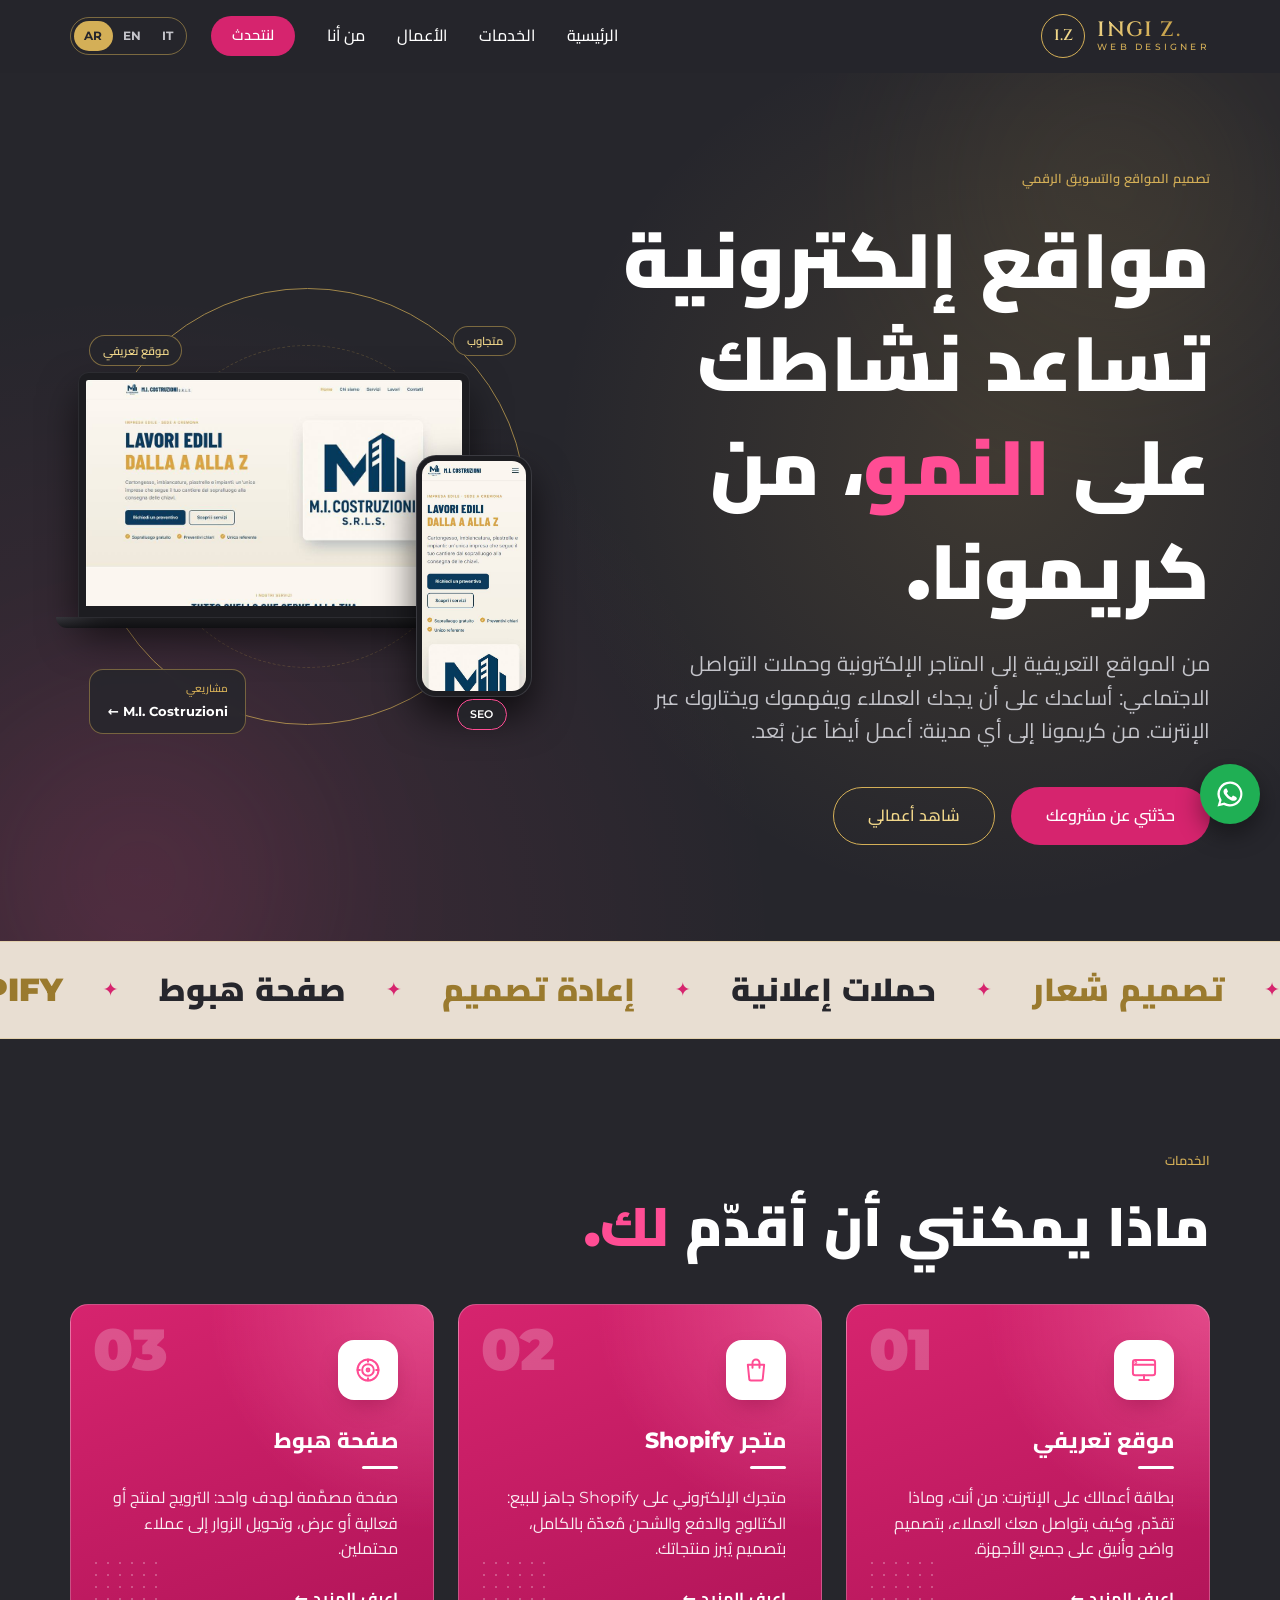
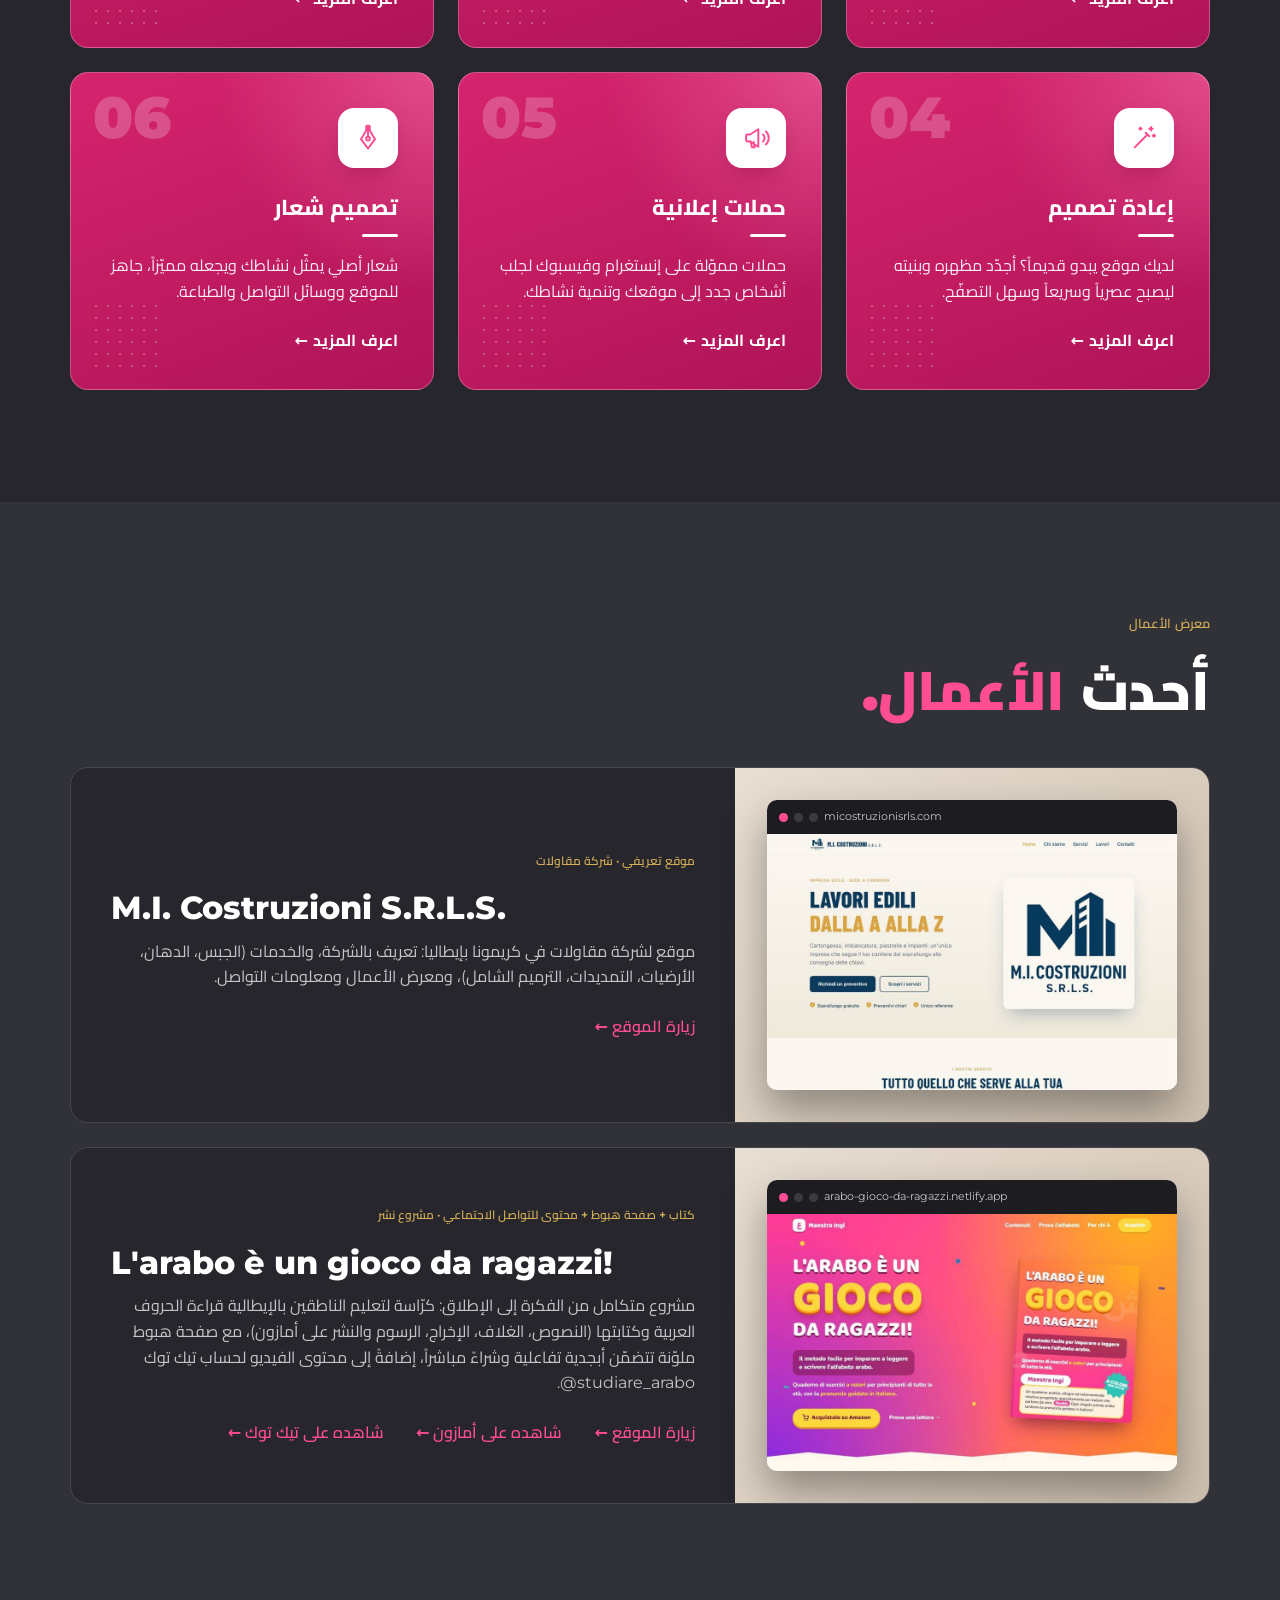
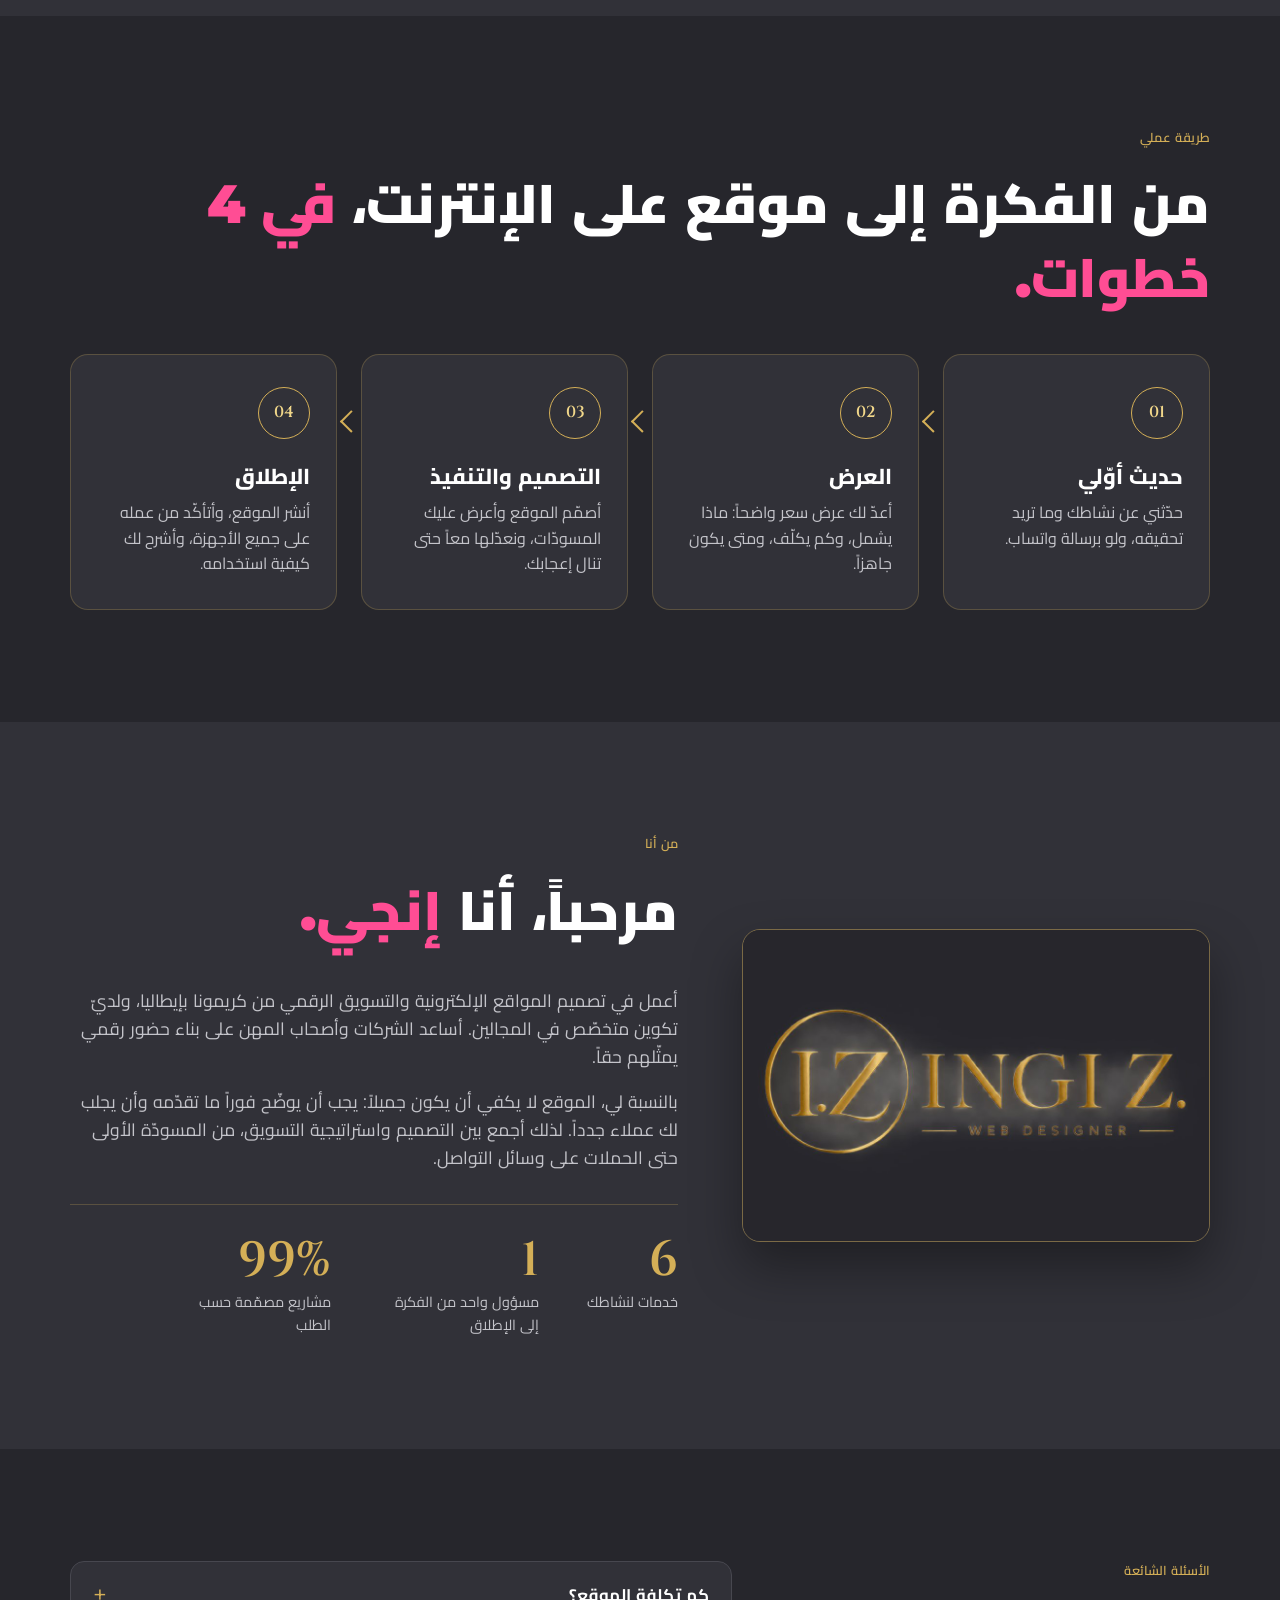
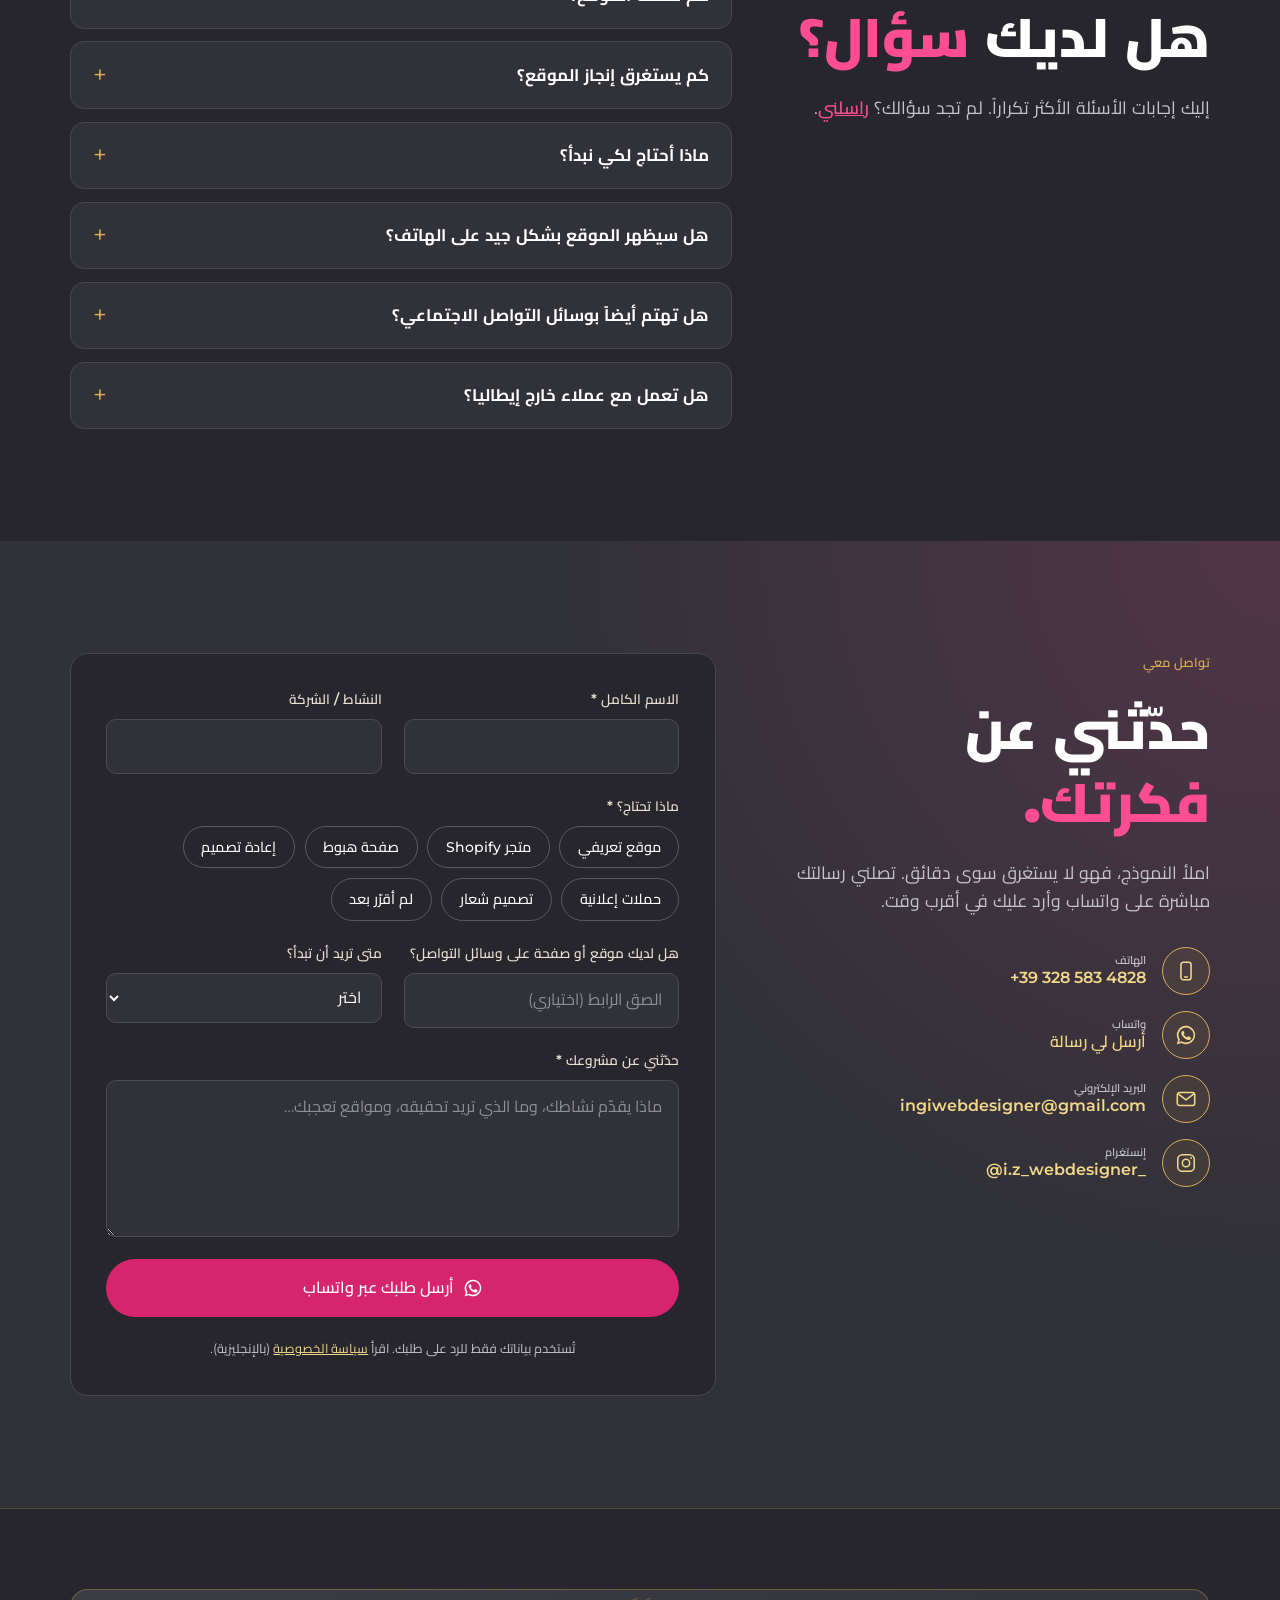
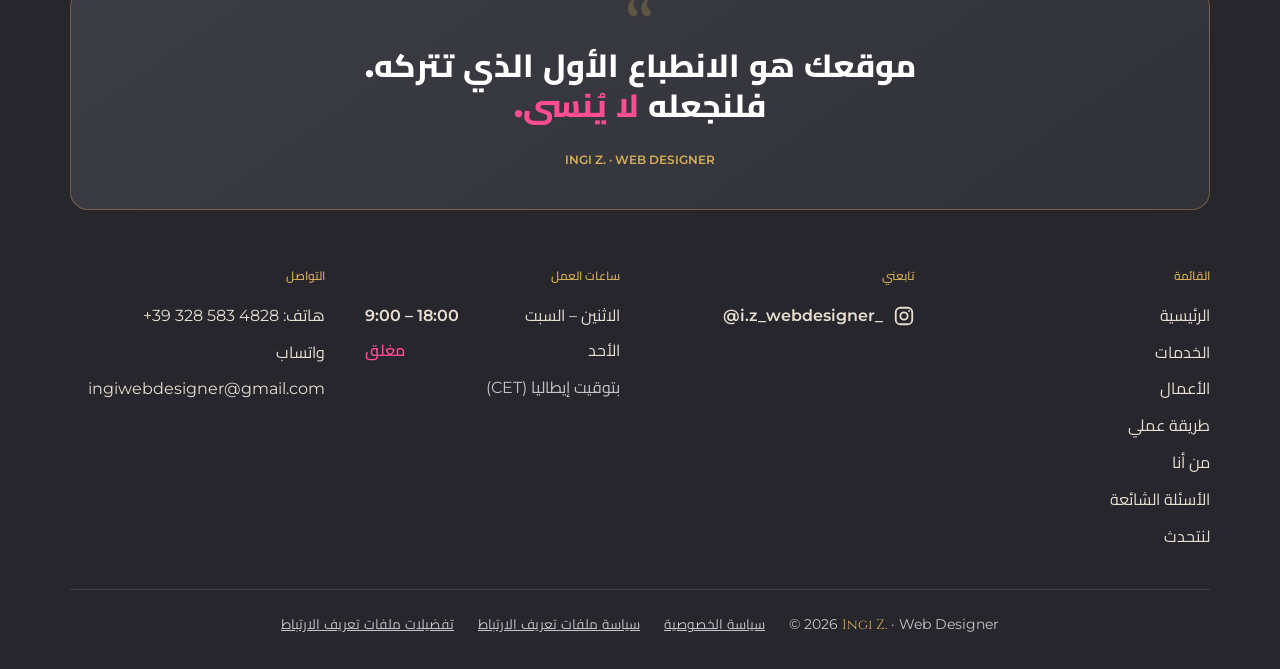
==== commit 1995111a: "Lavori: profilo TikTok @studiare_arabo nel progetto del libro sull'arabo Co-Authored-By: Claude Opus" ====
--- a/ar/index.html
+++ b/ar/index.html
@@ -369,12 +369,13 @@
             </div>
           </a>
           <div class="work__body">
-            <span class="work__tag">كتاب + صفحة هبوط · مشروع نشر</span>
+            <span class="work__tag">كتاب + صفحة هبوط + محتوى للتواصل الاجتماعي · مشروع نشر</span>
             <h3 lang="it" dir="ltr">L'arabo è un gioco da ragazzi!</h3>
-            <p>مشروع متكامل من الفكرة إلى الإطلاق: كرّاسة لتعليم الناطقين بالإيطالية قراءة الحروف العربية وكتابتها (النصوص، الغلاف، الإخراج، الرسوم والنشر على أمازون)، مع صفحة هبوط ملوّنة تتضمّن أبجدية تفاعلية وشراءً مباشراً.</p>
+            <p>مشروع متكامل من الفكرة إلى الإطلاق: كرّاسة لتعليم الناطقين بالإيطالية قراءة الحروف العربية وكتابتها (النصوص، الغلاف، الإخراج، الرسوم والنشر على أمازون)، مع صفحة هبوط ملوّنة تتضمّن أبجدية تفاعلية وشراءً مباشراً، إضافةً إلى محتوى الفيديو لحساب تيك توك <bdi dir="ltr">@studiare_arabo</bdi>.</p>
             <div class="work__links">
               <a href="https://arabo-gioco-da-ragazzi.netlify.app/" class="work__link" target="_blank" rel="noopener">زيارة الموقع &larr;</a>
               <a href="https://amzn.eu/d/0giFYmPg" class="work__link" target="_blank" rel="noopener">شاهده على أمازون &larr;</a>
+              <a href="https://www.tiktok.com/@studiare_arabo" class="work__link" target="_blank" rel="noopener">شاهده على تيك توك &larr;</a>
             </div>
           </div>
         </div>
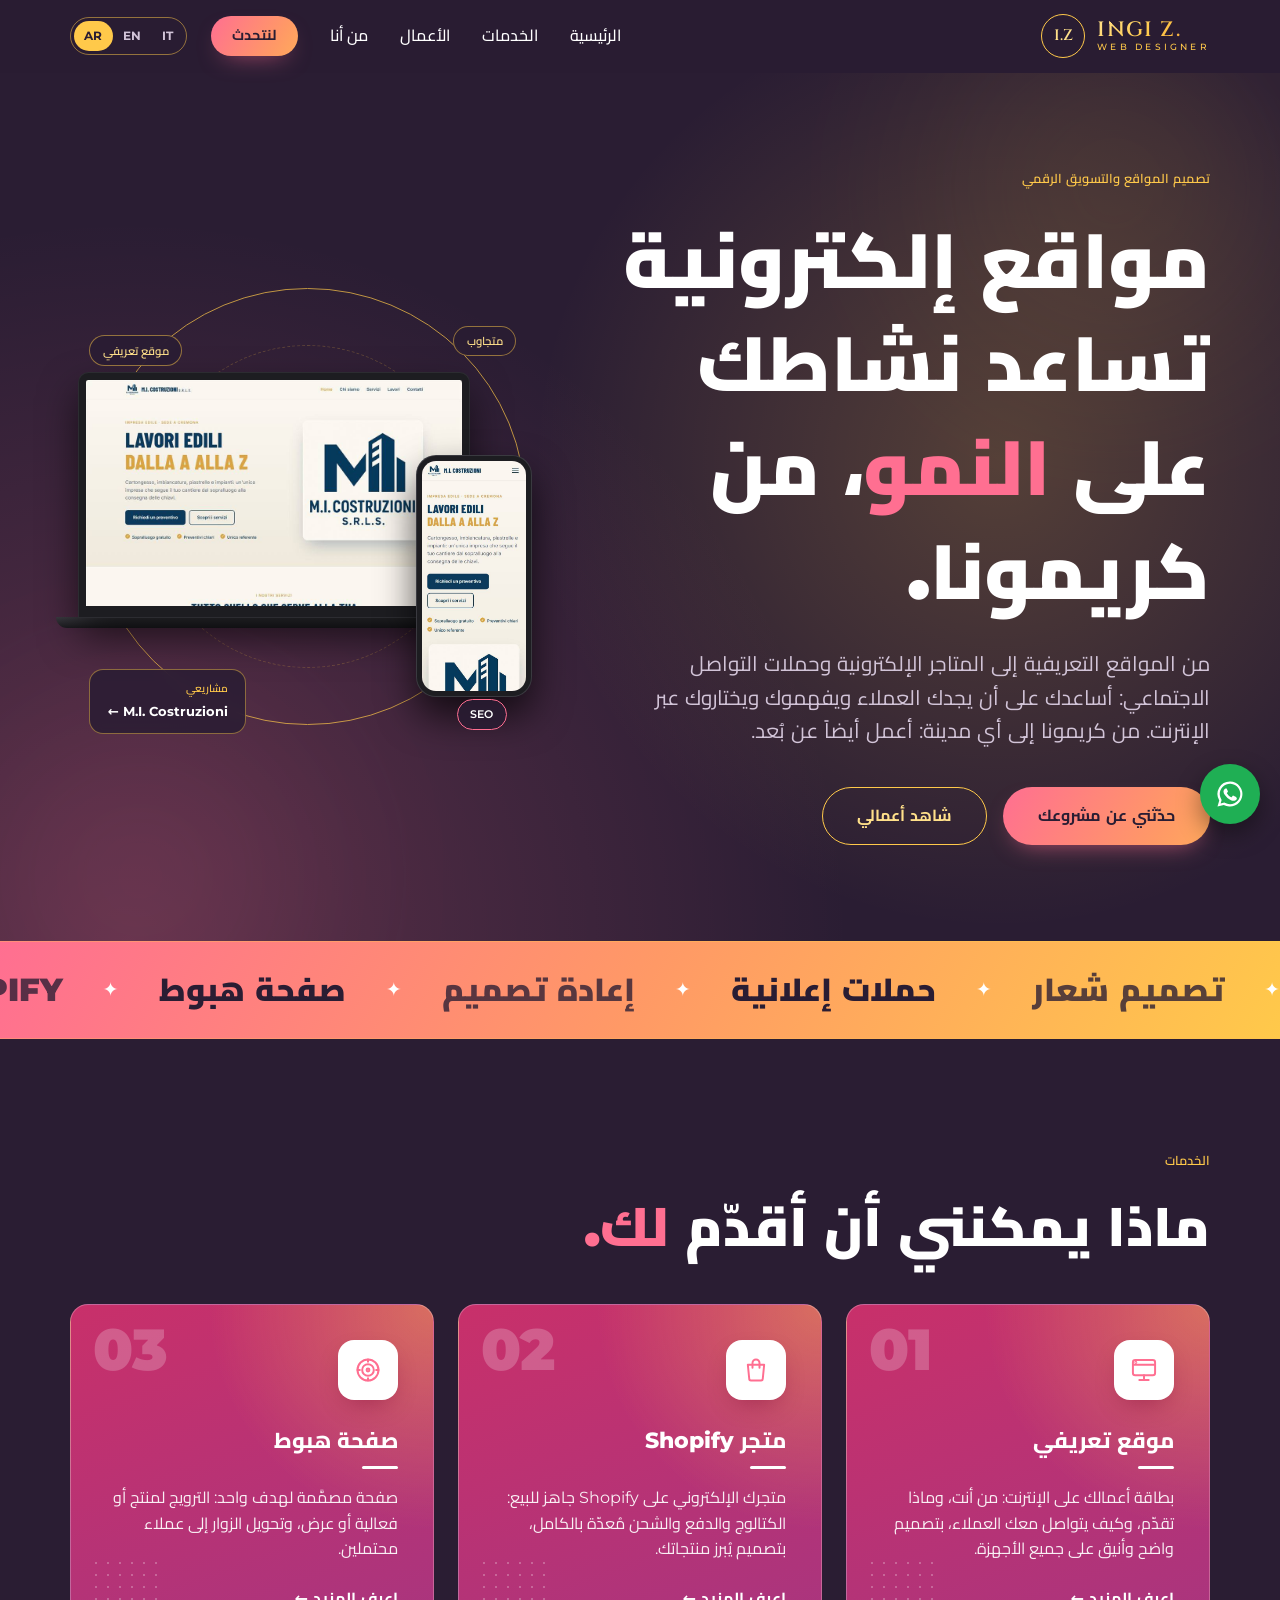
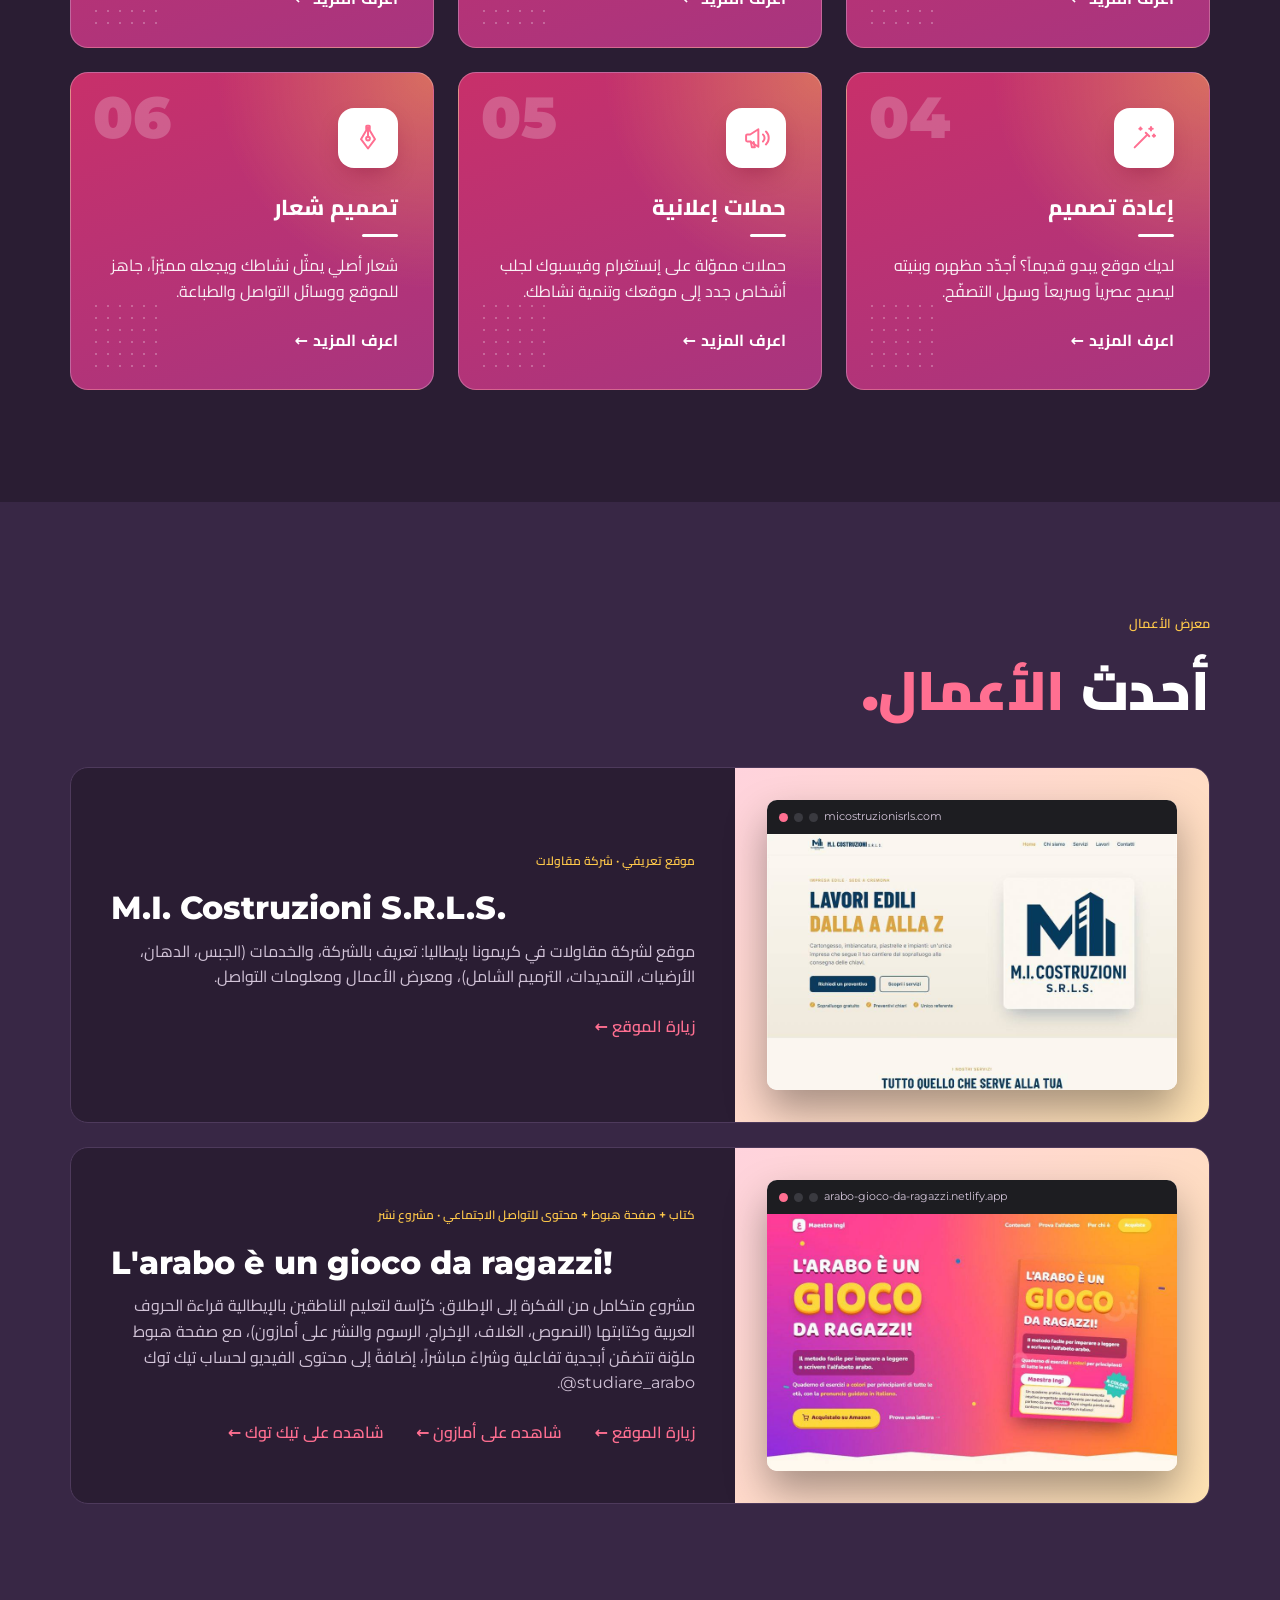
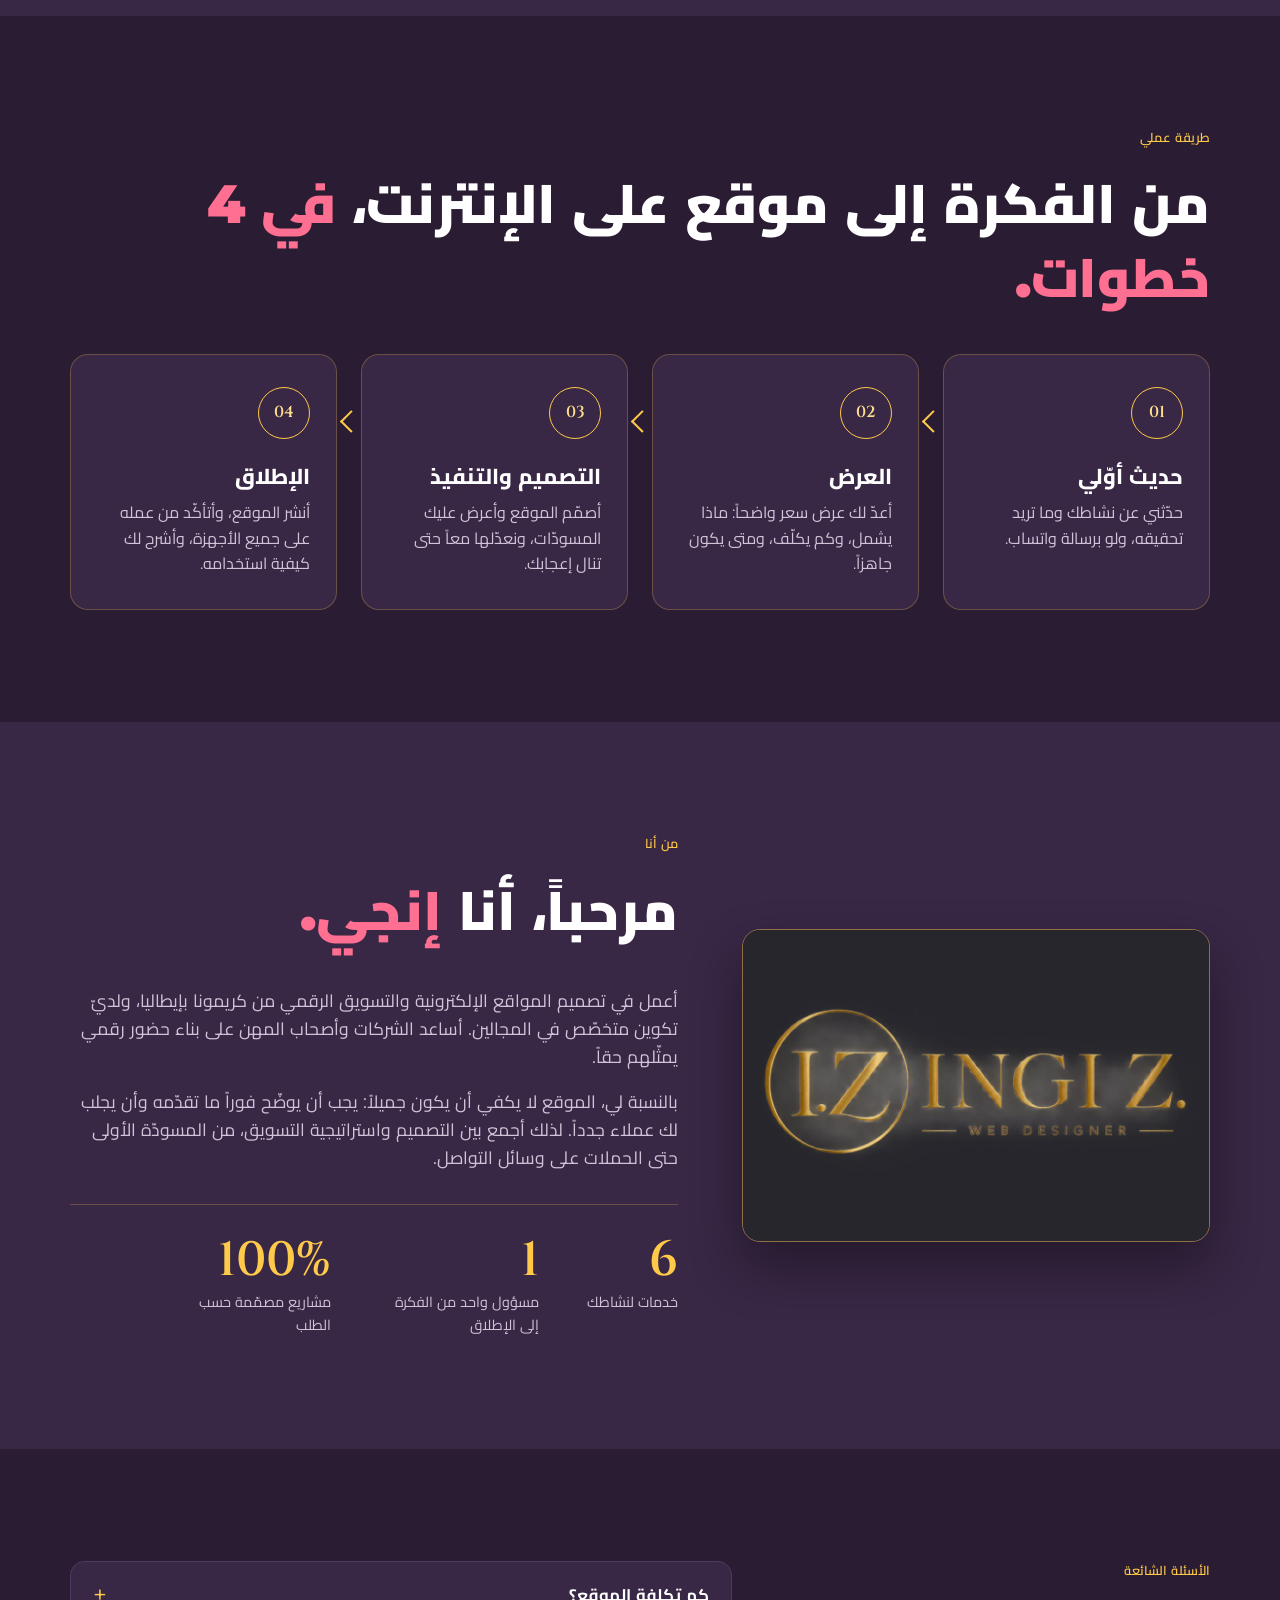
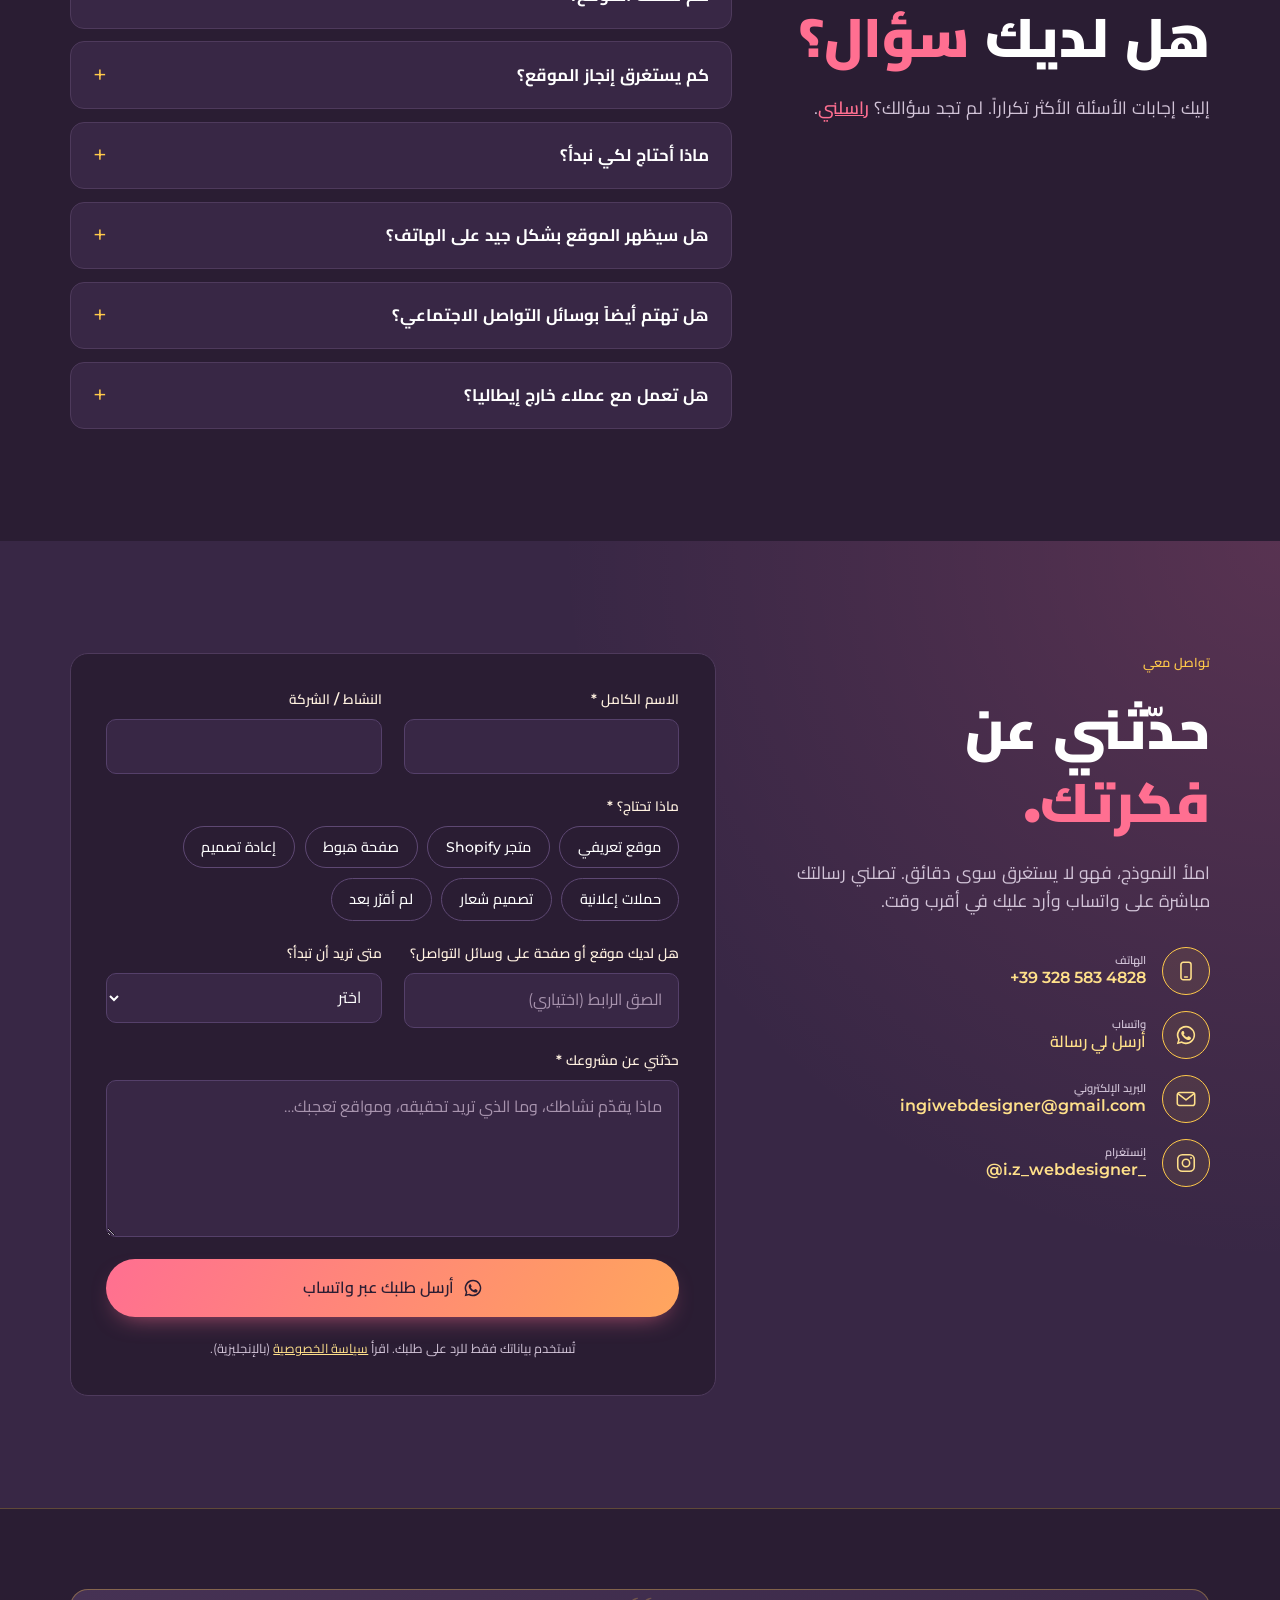
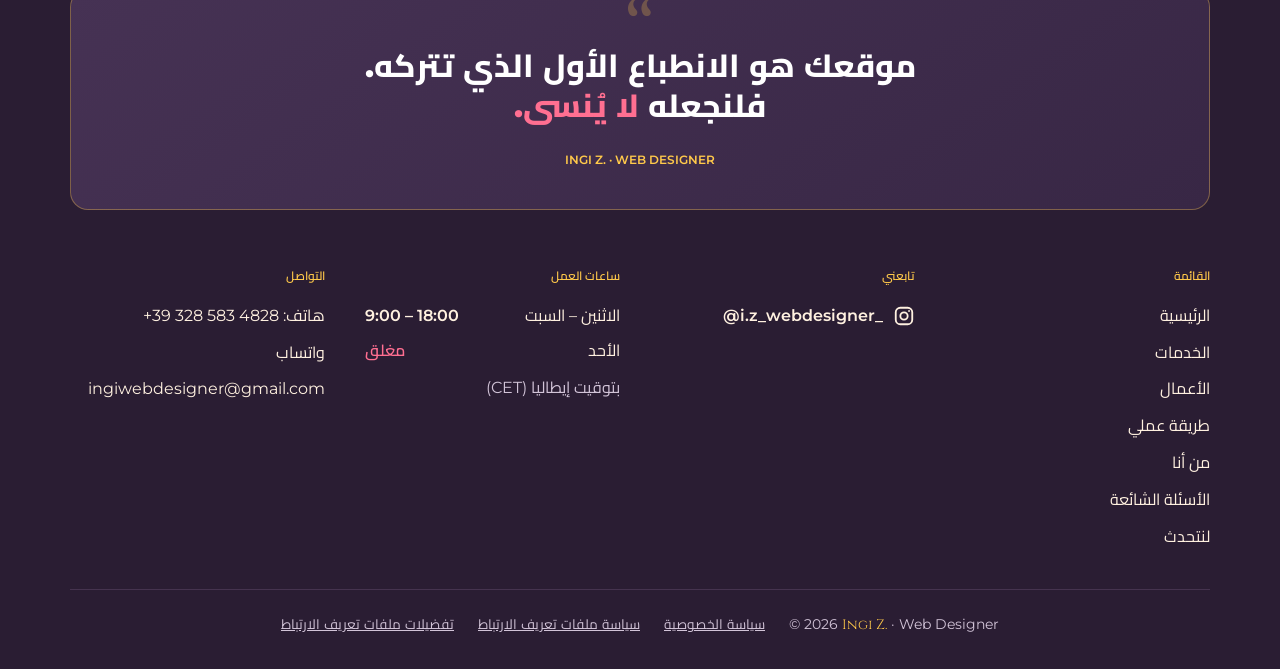
==== commit 4d97d087: "Nuova palette "tramonto": prugna, rosa, corallo e giallo - Fondo prugna-malva, accenti rosa, dettagl" ====
--- a/ar/index.html
+++ b/ar/index.html
@@ -10,7 +10,7 @@
   <link rel="apple-touch-icon" href="../assets/apple-touch-icon.png">
   <meta name="description" content="تصميم مواقع إلكترونية من كريمونا بإيطاليا: مواقع تعريفية ومتاجر Shopify وصفحات هبوط وحملات على وسائل التواصل للشركات وأصحاب المهن. مواقع سريعة ومناسبة للهاتف وسهلة الظهور على Google. عرض سعر مجاني.">
   <meta name="robots" content="index, follow, max-image-preview:large">
-  <meta name="theme-color" content="#26262C">
+  <meta name="theme-color" content="#2A1D33">
   <link rel="canonical" href="https://ingiwebdesigner.com/ar/">
   <link rel="alternate" hreflang="it" href="https://ingiwebdesigner.com/">
   <link rel="alternate" hreflang="en" href="https://ingiwebdesigner.com/en/">
--- a/style.css
+++ b/style.css
@@ -16,21 +16,24 @@
 }
 
 :root {
-  --bg: #26262C;
-  --surface: #313138;
-  --surface-2: #3C3C44;
-  --accent: #FF4D94;
-  --accent-light: #FF7DB2;
+  /* Palette "tramonto": prugna malva di fondo, rosa, corallo e giallo caldo */
+  --bg: #2A1D33;
+  --surface: #382745;
+  --surface-2: #463254;
+  --accent: #FF6F91;
+  --accent-light: #FF9DB5;
   /* Fucsia più profondo per i fondi con testo bianco (contrasto leggibile) */
-  --accent-strong: #D6246E;
-  --accent-deep: #B01458;
-  --cream: #E8DED2;
-  --gold: #D4AF57;
-  --gold-light: #F1D78A;
-  --gold-dark: #9A7A2E;
+  --accent-strong: #C8306A;
+  --accent-deep: #A8357F;
+  --cream: #FFF1E0;
+  --gold: #FFC94A;
+  --gold-light: #FFE08A;
+  --gold-dark: #F29B38;
+  /* Sfumatura rosa → corallo → giallo per bottoni e fascia */
+  --sunset: linear-gradient(120deg, #FF6F91, #FF9966 50%, #FFC94A);
   --gold-gradient: linear-gradient(135deg, var(--gold-light), var(--gold) 50%, var(--gold-dark));
   --text: #FFFFFF;
-  --muted: #C4C4CA;
+  --muted: #D2C4D8;
   --radius: 18px;
   color-scheme: dark;
 }
@@ -80,14 +83,18 @@
 /* Bottoni */
 .btn {
   display: inline-block;
-  background: var(--accent-strong);
-  color: var(--text);
-  font-weight: 600;
+  /* Sfumatura tramonto con testo scuro (contrasto 6:1 o più) */
+  background: var(--sunset);
+  background-size: 160% 100%;
+  background-position: 0 0;
+  color: var(--bg);
+  font-weight: 700;
   padding: 1rem 2.2rem;
   border-radius: 999px;
-  transition: background .2s, transform .2s;
-}
-.btn:hover { background: var(--accent-deep); transform: translateY(-2px); }
+  box-shadow: 0 10px 24px -12px rgba(255, 111, 145, .7);
+  transition: background-position .4s, transform .2s, box-shadow .2s;
+}
+.btn:hover { background-position: 100% 0; transform: translateY(-2px); box-shadow: 0 14px 28px -12px rgba(255, 201, 74, .7); }
 .btn--small { padding: .55rem 1.3rem; font-size: .9rem; }
 .btn--light { background: var(--text); color: var(--accent); }
 .btn--light:hover { background: var(--cream); }
@@ -95,7 +102,7 @@
 /* Nav */
 .nav {
   position: sticky; top: 0; z-index: 10;
-  background: rgba(38, 38, 44, .85);
+  background: rgba(42, 29, 51, .85);
   backdrop-filter: blur(10px);
 }
 .nav__inner { display: flex; align-items: center; justify-content: space-between; height: 72px; }
@@ -145,8 +152,8 @@
   width: 46vmax; height: 46vmax; border-radius: 50%;
   filter: blur(70px); opacity: .35;
 }
-.hero::before { top: -14vmax; right: -10vmax; background: radial-gradient(circle, rgba(212, 175, 87, .35), transparent 65%); animation: luce-1 30s ease-in-out infinite alternate; }
-.hero::after { bottom: -18vmax; left: -12vmax; background: radial-gradient(circle, rgba(255, 77, 148, .35), transparent 65%); animation: luce-2 36s ease-in-out infinite alternate; }
+.hero::before { top: -14vmax; right: -10vmax; background: radial-gradient(circle, rgba(255, 201, 74, .35), transparent 65%); animation: luce-1 30s ease-in-out infinite alternate; }
+.hero::after { bottom: -18vmax; left: -12vmax; background: radial-gradient(circle, rgba(255, 111, 145, .35), transparent 65%); animation: luce-2 36s ease-in-out infinite alternate; }
 .hero__inner { position: relative; z-index: 1; }
 @keyframes luce-1 { to { transform: translate(-6vmax, 7vmax) scale(1.08); } }
 @keyframes luce-2 { to { transform: translate(7vmax, -5vmax) scale(.95); } }
@@ -178,18 +185,19 @@
 .marquee {
   overflow: hidden;
   padding: 1.4rem 0;
-  background: var(--cream);
-  border-block: 1px solid rgba(212, 175, 87, .3);
+  background: var(--sunset);
+  border-block: 1px solid rgba(255, 201, 74, .3);
 }
 .marquee__track { display: flex; align-items: center; gap: 2.5rem; width: max-content; animation: scorri 60s linear infinite; }
 .marquee:hover .marquee__track { animation-play-state: paused; }
 .marquee span {
   font-size: clamp(1.3rem, 3vw, 2rem); font-weight: 900; letter-spacing: -.02em; text-transform: uppercase; white-space: nowrap;
-  color: var(--gold-dark);
+  color: var(--accent-deep);
   transition: color .3s;
 }
 .marquee span:nth-of-type(odd) { color: var(--bg); }
-.marquee i { font-style: normal; font-size: 1.2rem; color: var(--accent-strong); }
+.marquee span:nth-of-type(even) { color: var(--bg); opacity: .78; }
+.marquee i { font-style: normal; font-size: 1.2rem; color: var(--text); }
 @keyframes scorri { to { transform: translateX(-50%); } }
 
 /* Entrata dell'hero all'apertura della pagina, a cascata */
@@ -204,7 +212,7 @@
 
 /* Header: bordo oro e ombra dopo aver iniziato a scorrere */
 .nav { transition: box-shadow .3s, border-color .3s; border-bottom: 1px solid transparent; }
-.nav.is-scrolled { border-bottom-color: rgba(212, 175, 87, .3); box-shadow: 0 10px 30px rgba(0, 0, 0, .3); }
+.nav.is-scrolled { border-bottom-color: rgba(255, 201, 74, .3); box-shadow: 0 10px 30px rgba(0, 0, 0, .3); }
 
 @media (prefers-reduced-motion: reduce) {
   .hero__content > *, .mockups, .hero::before, .hero::after { animation: none !important; }
@@ -214,7 +222,7 @@
 /* Selettore lingua IT | EN */
 .lang {
   display: flex; align-items: center; margin-left: 1.5rem;
-  border: 1px solid rgba(212, 175, 87, .5); border-radius: 999px;
+  border: 1px solid rgba(255, 201, 74, .5); border-radius: 999px;
   padding: 3px;
 }
 .lang a {
@@ -254,9 +262,9 @@
   display: flex; flex-direction: column;
   padding: 1.2rem 1.6rem 2rem;
   background:
-    radial-gradient(circle at 100% 100%, rgba(255, 77, 148, .2), transparent 50%),
+    radial-gradient(circle at 100% 100%, rgba(255, 111, 145, .2), transparent 50%),
     var(--surface);
-  border-left: 1px solid rgba(212, 175, 87, .35);
+  border-left: 1px solid rgba(255, 201, 74, .35);
   overflow-y: auto;
   transform: translateX(100%);
   transition: transform .35s ease;
@@ -274,7 +282,7 @@
   display: flex; align-items: baseline; gap: 1rem;
   padding: .8rem 0;
   font-size: 1.25rem; font-weight: 700;
-  border-bottom: 1px solid rgba(212, 175, 87, .2);
+  border-bottom: 1px solid rgba(255, 201, 74, .2);
   transition: color .2s, padding-left .2s;
 }
 .drawer__links a span { min-width: 1.4rem; font-family: "Cinzel", Georgia, serif; font-size: .8rem; font-weight: 600; color: var(--gold); }
@@ -291,8 +299,8 @@
   padding: 6rem 0;
   overflow: hidden;
   background:
-    radial-gradient(circle at 78% 45%, rgba(212, 175, 87, .14), transparent 40%),
-    radial-gradient(circle at 10% 100%, rgba(255, 77, 148, .12), transparent 45%),
+    radial-gradient(circle at 78% 45%, rgba(255, 201, 74, .2), transparent 42%),
+    radial-gradient(circle at 10% 100%, rgba(255, 111, 145, .24), transparent 50%),
     var(--bg);
 }
 .hero__inner { display: grid; grid-template-columns: 1.3fr 1fr; gap: 3rem; align-items: center; }
@@ -300,8 +308,8 @@
 .hero__sub { font-size: clamp(1.05rem, 2vw, 1.3rem); color: var(--muted); margin: 1.5rem 0 2.5rem; max-width: 42ch; }
 .hero__actions { display: flex; flex-wrap: wrap; gap: 1rem; }
 
-.btn--ghost { background: transparent; border: 1.5px solid var(--gold); color: var(--gold-light); padding: calc(1rem - 1.5px) calc(2.2rem - 1.5px); }
-.btn--ghost:hover { background: rgba(212, 175, 87, .12); }
+.btn--ghost { box-shadow: none; background: transparent; border: 1.5px solid var(--gold); color: var(--gold-light); padding: calc(1rem - 1.5px) calc(2.2rem - 1.5px); }
+.btn--ghost:hover { background: rgba(255, 201, 74, .12); box-shadow: none; }
 
 /* Mockup animati: laptop + telefono davanti ai cerchi oro del logo */
 .mockups {
@@ -311,7 +319,7 @@
   container-type: inline-size;
 }
 .hero__emblem-ring { position: absolute; inset: 4%; border: 1.5px solid var(--gold); border-radius: 50%; opacity: .7; }
-.hero__emblem-ring--inner { inset: 16%; border-color: rgba(212, 175, 87, .3); border-style: dashed; animation: spin 40s linear infinite; }
+.hero__emblem-ring--inner { inset: 16%; border-color: rgba(255, 201, 74, .3); border-style: dashed; animation: spin 40s linear infinite; }
 
 .laptop { position: absolute; left: 2%; top: 22%; width: 82%; animation: float 7s ease-in-out infinite; }
 .laptop__screen {
@@ -347,8 +355,8 @@
   display: flex; flex-direction: column; gap: .2rem;
   padding: .7rem 1.1rem;
   font-size: clamp(.8rem, 2.8cqw, 1rem); font-weight: 700;
-  background: rgba(38, 38, 44, .85);
-  border: 1px solid rgba(212, 175, 87, .45);
+  background: rgba(42, 29, 51, .85);
+  border: 1px solid rgba(255, 201, 74, .45);
   border-radius: 14px;
   backdrop-filter: blur(6px);
   transition: border-color .2s;
@@ -362,8 +370,8 @@
   padding: .45em 1.1em;
   font-size: clamp(.65rem, 2.4cqw, .85rem); font-weight: 600;
   color: var(--gold-light);
-  background: rgba(38, 38, 44, .85);
-  border: 1px solid rgba(212, 175, 87, .5);
+  background: rgba(42, 29, 51, .85);
+  border: 1px solid rgba(255, 201, 74, .5);
   border-radius: 999px;
   backdrop-filter: blur(6px);
   animation: float 5s ease-in-out infinite;
@@ -392,7 +400,7 @@
   position: relative; isolation: isolate; overflow: hidden;
   display: flex; flex-direction: column;
   background:
-    radial-gradient(circle at 100% 0%, rgba(255, 125, 178, .45), transparent 45%),
+    radial-gradient(circle at 100% 0%, rgba(255, 201, 74, .4), transparent 45%),
     linear-gradient(160deg, var(--accent-strong), var(--accent-deep));
   border: 1px solid rgba(255, 255, 255, .25);
   border-radius: var(--radius);
@@ -419,7 +427,7 @@
 .card:hover {
   transform: translateY(-6px);
   border-color: transparent;
-  box-shadow: 0 20px 45px -15px rgba(255, 77, 148, .45);
+  box-shadow: 0 20px 45px -15px rgba(255, 111, 145, .45);
 }
 .card:hover::before { opacity: 1; }
 .card:hover::after { opacity: 1; transform: translate(-4px, -4px); }
@@ -472,7 +480,7 @@
   padding: 2.5rem;
   background: var(--surface);
   color: var(--text);
-  border: 1px solid rgba(212, 175, 87, .35);
+  border: 1px solid rgba(255, 201, 74, .35);
   border-radius: var(--radius);
   overflow-y: auto;
 }
@@ -503,13 +511,13 @@
 .work {
   display: grid; grid-template-columns: 1fr 1.4fr;
   background: var(--bg);
-  border: 1px solid #47474F;
+  border: 1px solid #4E3A5C;
   border-radius: var(--radius);
   overflow: hidden;
   transition: border-color .2s, transform .2s;
 }
 .work:hover { border-color: var(--accent); transform: translateY(-4px); }
-.work__visual { background: linear-gradient(135deg, var(--cream), #cdbfae); display: grid; place-items: center; padding: 2rem; min-height: 280px; }
+.work__visual { background: linear-gradient(135deg, #FFD3DD, #FFE3B3); display: grid; place-items: center; padding: 2rem; min-height: 280px; }
 .browser { width: 100%; max-width: 440px; border-radius: 10px; overflow: hidden; background: #fff; box-shadow: 0 20px 40px rgba(0, 0, 0, .35); }
 .browser__bar { display: flex; align-items: center; gap: 6px; padding: 8px 12px; background: #1d1d21; }
 .browser__bar i { width: 9px; height: 9px; border-radius: 50%; background: #3a3a40; }
@@ -535,12 +543,12 @@
 .about { display: grid; grid-template-columns: 1fr 1.3fr; gap: 4rem; align-items: center; }
 .about__logo {
   display: block; width: 100%; height: auto;
-  border: 1px solid rgba(212, 175, 87, .45);
+  border: 1px solid rgba(255, 201, 74, .45);
   border-radius: var(--radius);
   box-shadow: 0 25px 50px rgba(0, 0, 0, .35);
 }
 .about p:not(.eyebrow) { color: var(--muted); font-size: 1.1rem; margin-bottom: 1rem; }
-.stats { display: flex; flex-wrap: wrap; gap: 2rem 3rem; margin-top: 2rem; padding-top: 2rem; border-top: 1px solid rgba(212, 175, 87, .25); }
+.stats { display: flex; flex-wrap: wrap; gap: 2rem 3rem; margin-top: 2rem; padding-top: 2rem; border-top: 1px solid rgba(255, 201, 74, .25); }
 .stat { display: flex; flex-direction: column; max-width: 160px; }
 .stat__num { font-family: "Cinzel", Georgia, serif; font-size: 3rem; font-weight: 600; line-height: 1; color: var(--gold); }
 .stat__label { color: var(--muted); font-size: .9rem; margin-top: .4rem; }
@@ -551,7 +559,7 @@
   position: relative;
   padding: 2rem 1.6rem;
   background: var(--surface);
-  border: 1px solid rgba(212, 175, 87, .25);
+  border: 1px solid rgba(255, 201, 74, .25);
   border-radius: var(--radius);
 }
 .step__num {
@@ -579,7 +587,7 @@
   display: flex; flex-direction: column; justify-content: space-between; gap: 1.5rem;
   padding: 2rem;
   background: var(--surface);
-  border: 1px solid rgba(212, 175, 87, .25);
+  border: 1px solid rgba(255, 201, 74, .25);
   border-radius: var(--radius);
 }
 .review blockquote { font-size: 1.05rem; color: var(--cream); }
@@ -595,7 +603,7 @@
 .faq__list { display: grid; gap: .8rem; }
 .faq__item {
   background: var(--surface);
-  border: 1px solid #47474F;
+  border: 1px solid #4E3A5C;
   border-radius: 14px;
   transition: border-color .2s;
 }
@@ -615,7 +623,7 @@
 /* CTA */
 .contact {
   background:
-    radial-gradient(circle at 100% 0%, rgba(255, 77, 148, .16), transparent 45%),
+    radial-gradient(circle at 100% 0%, rgba(255, 111, 145, .16), transparent 45%),
     var(--surface);
 }
 .contact__inner { display: grid; grid-template-columns: 1fr 1.5fr; gap: 4rem; align-items: start; }
@@ -630,7 +638,7 @@
   flex: none; display: grid; place-items: center;
   width: 48px; height: 48px; border-radius: 50%;
   border: 1.5px solid var(--gold);
-  background: rgba(212, 175, 87, .08);
+  background: rgba(255, 201, 74, .08);
   transition: background .2s, border-color .2s;
 }
 .contact__icon svg { width: 22px; height: 22px; fill: none; stroke: var(--gold-light); stroke-width: 1.7; stroke-linecap: round; stroke-linejoin: round; transition: stroke .2s; }
@@ -643,7 +651,7 @@
 /* Modulo */
 .form {
   background: var(--bg);
-  border: 1px solid #47474F;
+  border: 1px solid #4E3A5C;
   border-radius: var(--radius);
   padding: 2.2rem;
   display: grid; gap: 1.4rem;
@@ -655,13 +663,13 @@
 .field input, .field select, .field textarea {
   font: inherit; color: var(--text);
   background: var(--surface);
-  border: 1px solid #4C4C55;
+  border: 1px solid #55406A;
   border-radius: 10px;
   padding: .85rem 1rem;
   transition: border-color .2s;
 }
 .field textarea { resize: vertical; }
-.field input::placeholder, .field textarea::placeholder { color: #8E8E96; }
+.field input::placeholder, .field textarea::placeholder { color: #A894AE; }
 .field input:focus, .field select:focus, .field textarea:focus { outline: none; border-color: var(--gold); }
 
 .chips { display: flex; flex-wrap: wrap; gap: .6rem; }
@@ -670,7 +678,7 @@
 .chip span {
   display: inline-block; cursor: pointer;
   padding: .55rem 1.1rem;
-  border: 1px solid #5A5A63; border-radius: 999px;
+  border: 1px solid #5E4873; border-radius: 999px;
   font-size: .9rem; font-weight: 500;
   transition: all .2s;
 }
@@ -683,7 +691,7 @@
 .form__success {
   display: flex; gap: 1rem; align-items: flex-start;
   padding: 1.2rem 1.4rem;
-  background: rgba(212, 175, 87, .08);
+  background: rgba(255, 201, 74, .08);
   border: 1px solid var(--gold);
   border-radius: 12px;
   animation: modal-in .3s ease-out;
@@ -704,13 +712,13 @@
 .form__submit { display: inline-flex; align-items: center; justify-content: center; gap: .6rem; border: 0; cursor: pointer; font: inherit; font-weight: 600; }
 
 /* Footer */
-.footer { padding: 5rem 0 2rem; color: var(--muted); border-top: 1px solid rgba(212, 175, 87, .25); }
+.footer { padding: 5rem 0 2rem; color: var(--muted); border-top: 1px solid rgba(255, 201, 74, .25); }
 .footer__brand { font-family: "Cinzel", Georgia, serif; color: var(--gold); }
 
 .footer__quote {
   position: relative;
   background: linear-gradient(145deg, var(--surface-2), var(--surface));
-  border: 1px solid rgba(212, 175, 87, .35);
+  border: 1px solid rgba(255, 201, 74, .35);
   border-radius: var(--radius);
   padding: 3.5rem 2.5rem 2.5rem;
   text-align: center;
@@ -748,7 +756,7 @@
 .hours li span:last-child { font-weight: 600; }
 .hours__closed { color: var(--accent); }
 
-.footer__bottom { display: flex; flex-wrap: wrap; justify-content: center; gap: .4rem 1.5rem; padding-top: 1.5rem; border-top: 1px solid #3E3E46; font-size: .85rem; text-align: center; }
+.footer__bottom { display: flex; flex-wrap: wrap; justify-content: center; gap: .4rem 1.5rem; padding-top: 1.5rem; border-top: 1px solid #45334F; font-size: .85rem; text-align: center; }
 .footer__bottom a { text-decoration: underline; }
 .footer__bottom a:hover { color: var(--accent); }
 
@@ -825,7 +833,7 @@
 html[dir="rtl"] .nav__links { margin-left: 0; margin-right: auto; }
 html[dir="rtl"] .nav__inner > .lang { margin-left: 0; margin-right: 1.5rem; }
 /* Il menu mobile entra da sinistra */
-html[dir="rtl"] .drawer__panel { right: auto; left: 0; border-left: 0; border-right: 1px solid rgba(212, 175, 87, .35); transform: translateX(-100%); }
+html[dir="rtl"] .drawer__panel { right: auto; left: 0; border-left: 0; border-right: 1px solid rgba(255, 201, 74, .35); transform: translateX(-100%); }
 html[dir="rtl"] .drawer__links a { transition: color .2s, padding-right .2s; }
 html[dir="rtl"] .drawer__links a:hover { padding-left: 0; padding-right: .4rem; }
 /* La fascia scorrevole mantiene il verso dell'animazione */
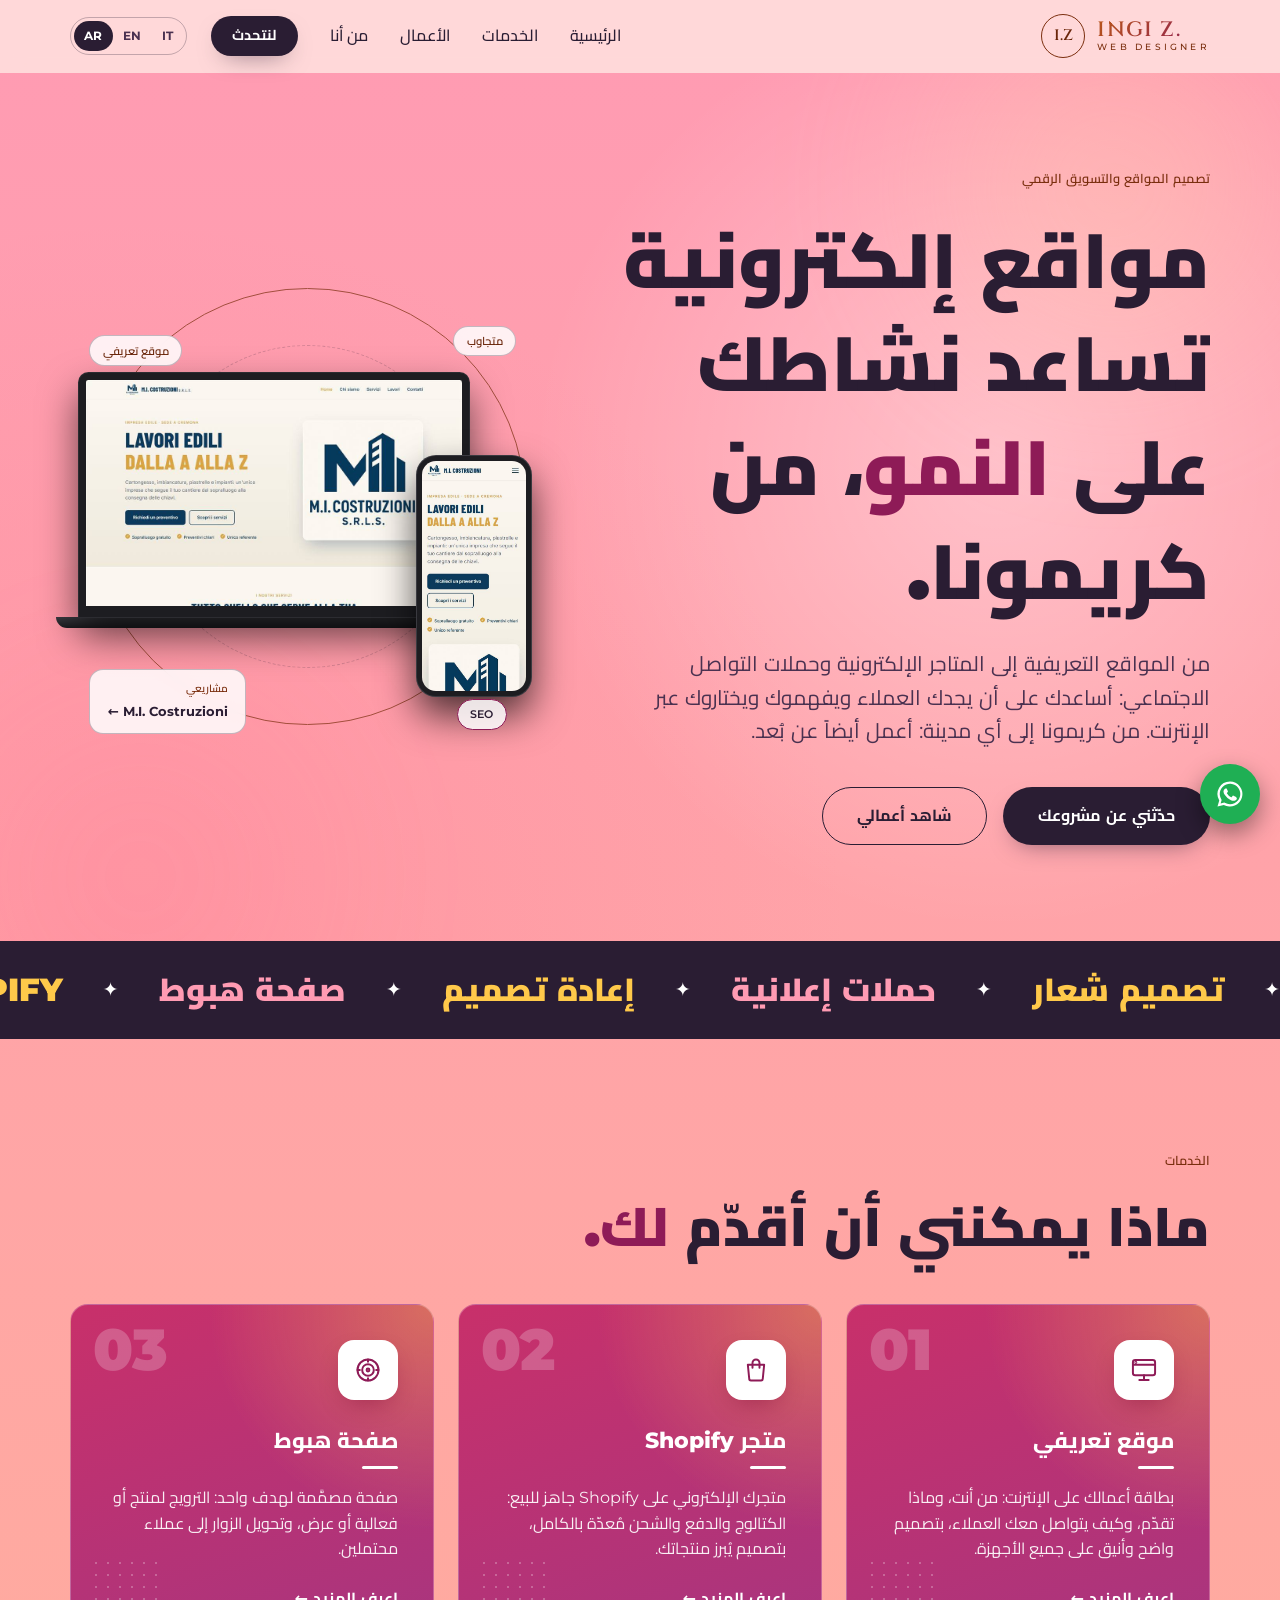
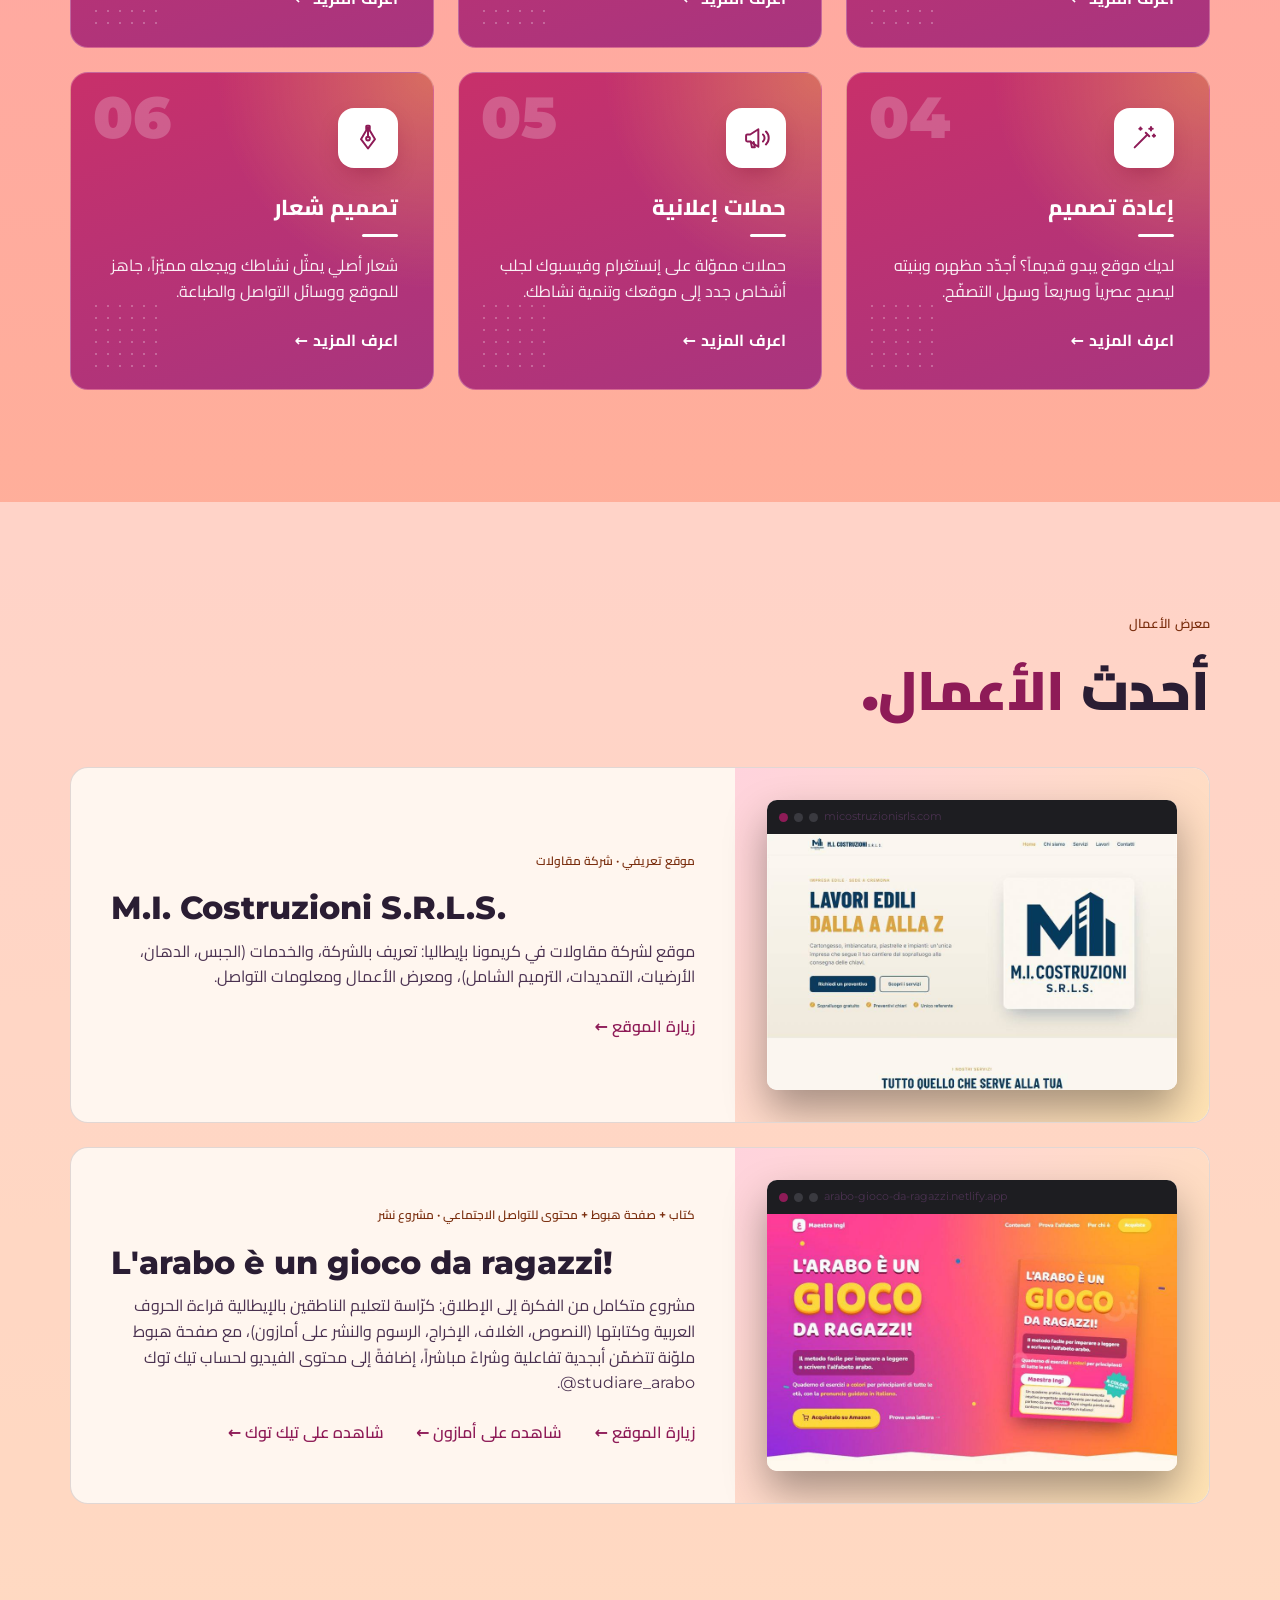
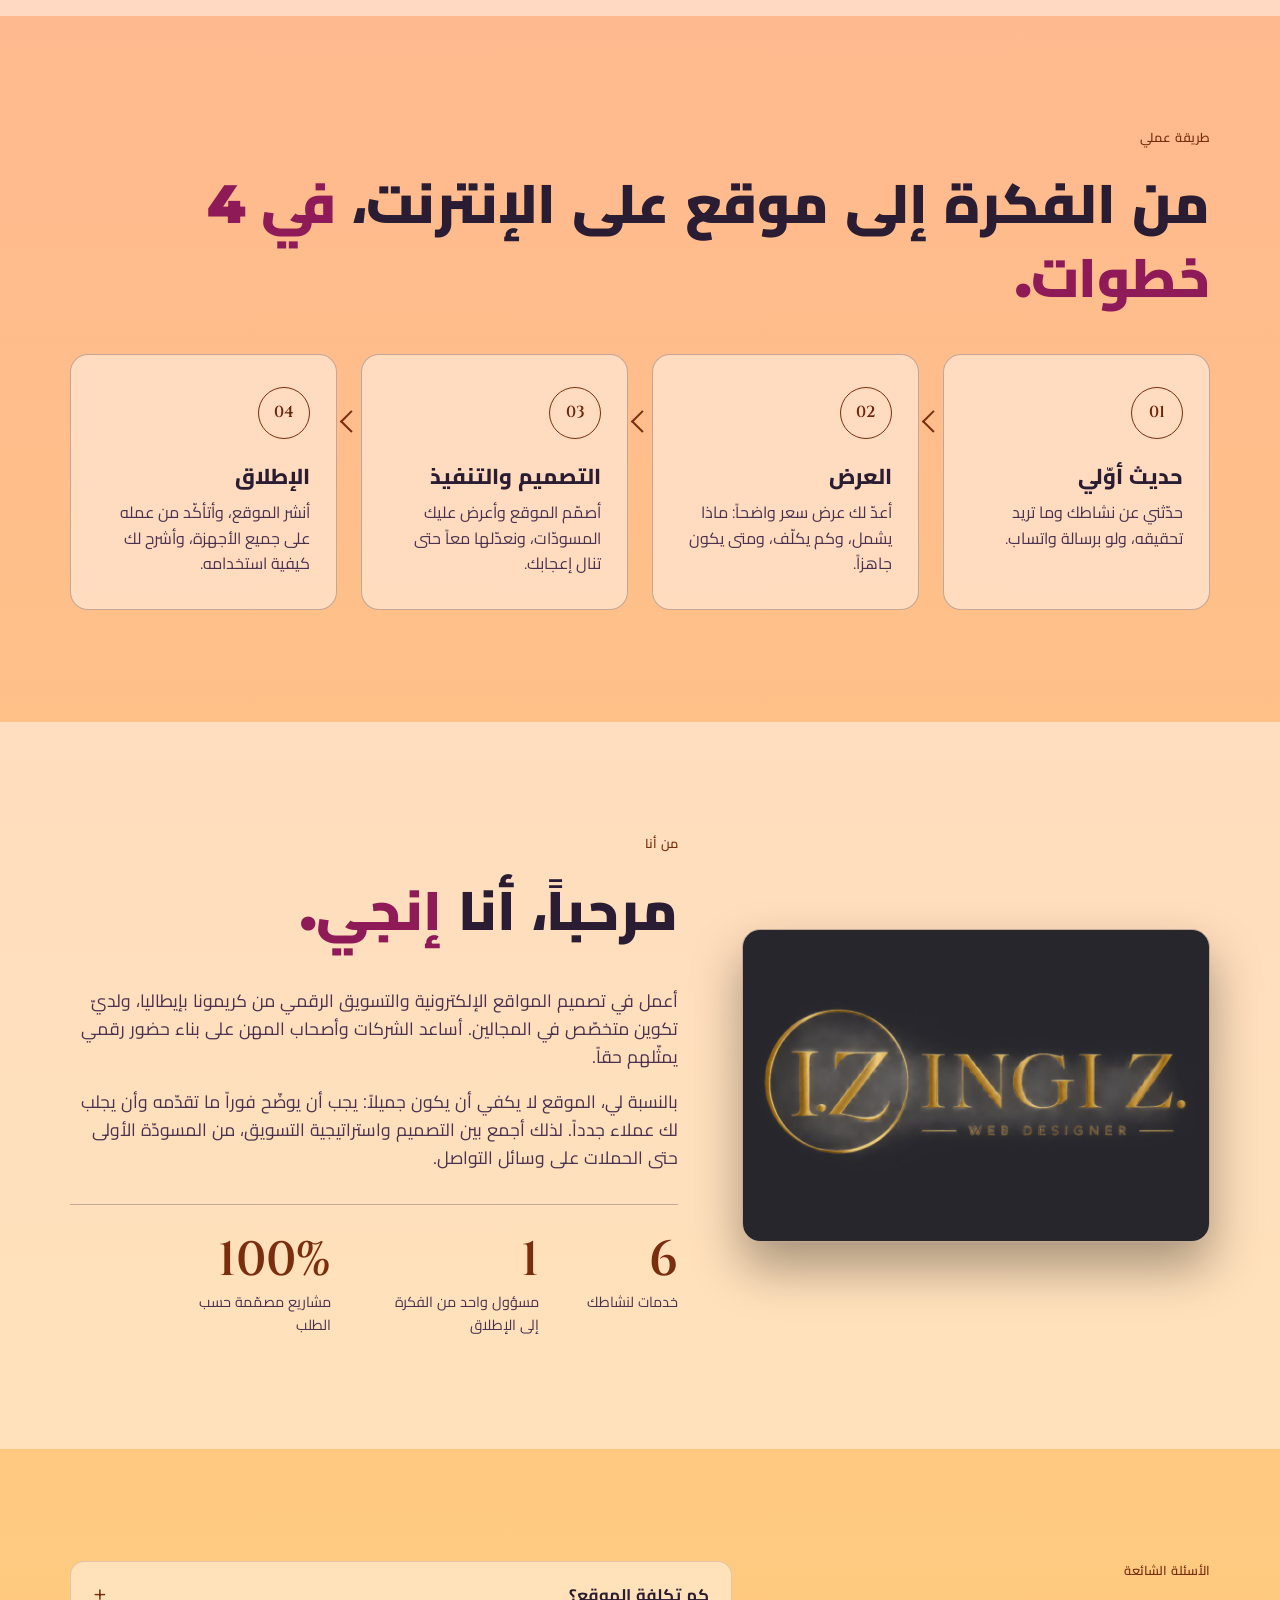
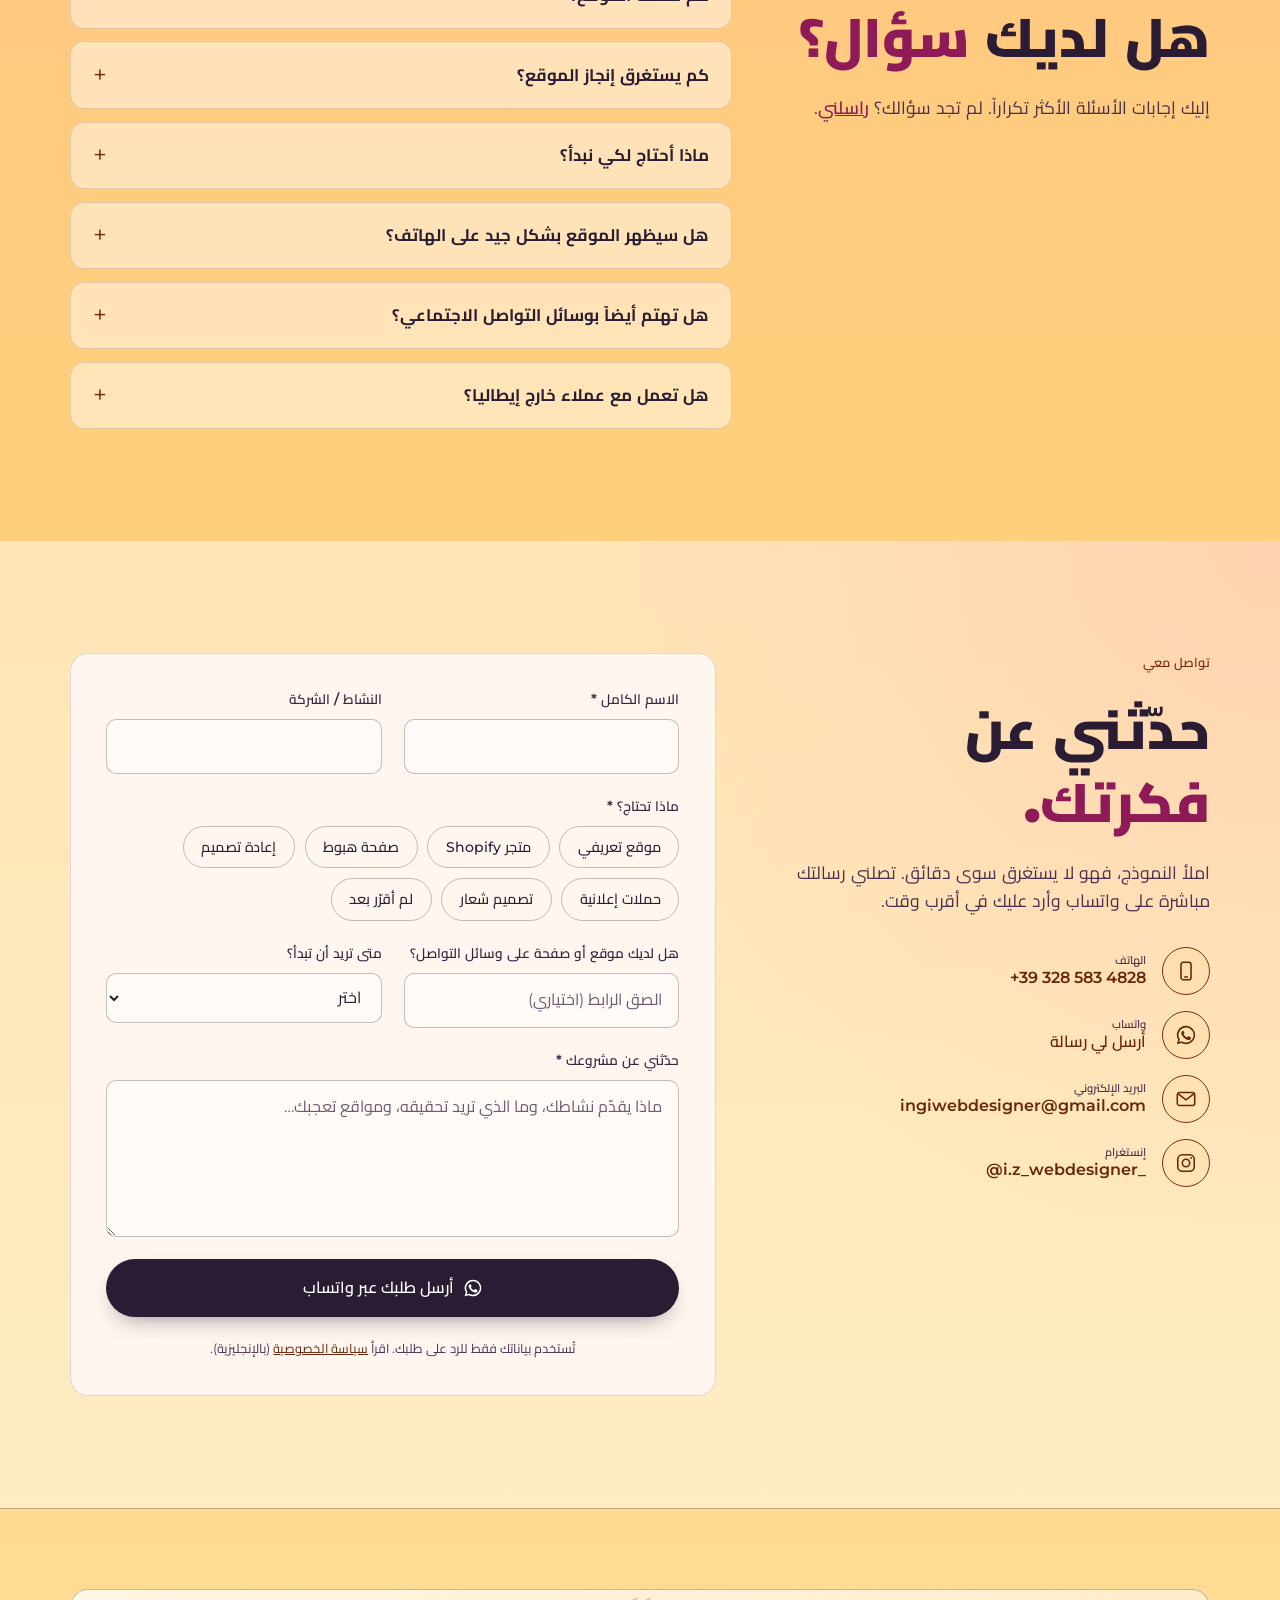
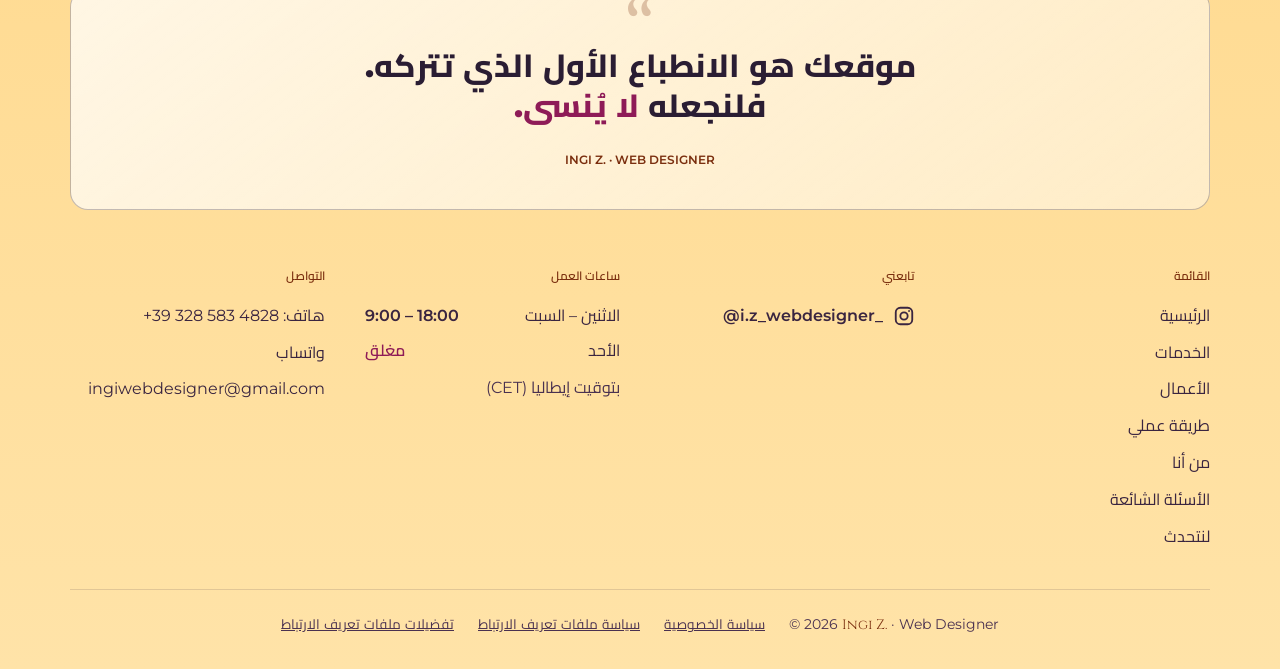
==== commit cb36894a: "Tema chiaro: sfondo con sfumatura rosa-pesca-giallo - Sfondo della pagina con sfumatura dal rosa al " ====
--- a/ar/index.html
+++ b/ar/index.html
@@ -10,7 +10,7 @@
   <link rel="apple-touch-icon" href="../assets/apple-touch-icon.png">
   <meta name="description" content="تصميم مواقع إلكترونية من كريمونا بإيطاليا: مواقع تعريفية ومتاجر Shopify وصفحات هبوط وحملات على وسائل التواصل للشركات وأصحاب المهن. مواقع سريعة ومناسبة للهاتف وسهلة الظهور على Google. عرض سعر مجاني.">
   <meta name="robots" content="index, follow, max-image-preview:large">
-  <meta name="theme-color" content="#2A1D33">
+  <meta name="theme-color" content="#FF9BB3">
   <link rel="canonical" href="https://ingiwebdesigner.com/ar/">
   <link rel="alternate" hreflang="it" href="https://ingiwebdesigner.com/">
   <link rel="alternate" hreflang="en" href="https://ingiwebdesigner.com/en/">
--- a/style.css
+++ b/style.css
@@ -16,26 +16,31 @@
 }
 
 :root {
-  /* Palette "tramonto": prugna malva di fondo, rosa, corallo e giallo caldo */
-  --bg: #2A1D33;
-  --surface: #382745;
-  --surface-2: #463254;
-  --accent: #FF6F91;
-  --accent-light: #FF9DB5;
-  /* Fucsia più profondo per i fondi con testo bianco (contrasto leggibile) */
+  /* Palette chiara "tramonto": sfondo rosa → pesca → giallo, testi prugna scuro */
+  --page: linear-gradient(180deg, #FF9BB3 0%, #FFB592 40%, #FFD27A 78%, #FFE3A8 100%);
+  --bg: #FFF6EF;           /* superfici piene: lavori, modulo, finestre */
+  --surface: rgba(255, 255, 255, .45);   /* sezioni alternate, card: lasciano vedere la sfumatura */
+  --surface-2: rgba(255, 255, 255, .75);
+  --panel: #FFF6EF;        /* menu mobile e finestra servizi: pieni */
+  --line: rgba(42, 29, 51, .14);
+  --line-strong: rgba(42, 29, 51, .28);
+  --accent: #8E1B57;       /* parole evidenziate nei titoli */
+  --accent-light: #6E1245; /* link piccoli e hover */
+  /* Rosa pieno per fondi con testo bianco (contrasto 5:1) */
   --accent-strong: #C8306A;
   --accent-deep: #A8357F;
-  --cream: #FFF1E0;
-  --gold: #FFC94A;
-  --gold-light: #FFE08A;
+  --cream: #3A2540;
+  --gold: #7A2E0E;         /* etichette e dettagli: ambra bruciata */
+  --gold-light: #6A260A;
   --gold-dark: #F29B38;
-  /* Sfumatura rosa → corallo → giallo per bottoni e fascia */
   --sunset: linear-gradient(120deg, #FF6F91, #FF9966 50%, #FFC94A);
-  --gold-gradient: linear-gradient(135deg, var(--gold-light), var(--gold) 50%, var(--gold-dark));
-  --text: #FFFFFF;
-  --muted: #D2C4D8;
+  --gold-gradient: linear-gradient(135deg, #B8561A, #8E1B57);
+  --text: #2A1D33;
+  --dark: #2A1D33;
+  --on-dark: #FFFFFF;
+  --muted: #4A3150;
   --radius: 18px;
-  color-scheme: dark;
+  color-scheme: light;
 }
 
 * { box-sizing: border-box; margin: 0; padding: 0; }
@@ -48,12 +53,12 @@
 .skip-link {
   position: absolute; left: 16px; top: -100px; z-index: 100;
   padding: .7rem 1.2rem; border-radius: 10px;
-  background: var(--gold); color: var(--bg); font-weight: 700;
+  background: var(--dark); color: var(--on-dark); font-weight: 700;
 }
 .skip-link:focus { top: 16px; }
 
 body {
-  background: var(--bg);
+  background: var(--page);
   color: var(--text);
   font-family: "Montserrat", system-ui, sans-serif;
   line-height: 1.6;
@@ -83,26 +88,23 @@
 /* Bottoni */
 .btn {
   display: inline-block;
-  /* Sfumatura tramonto con testo scuro (contrasto 6:1 o più) */
-  background: var(--sunset);
-  background-size: 160% 100%;
-  background-position: 0 0;
-  color: var(--bg);
+  background: var(--dark);
+  color: var(--on-dark);
   font-weight: 700;
   padding: 1rem 2.2rem;
   border-radius: 999px;
-  box-shadow: 0 10px 24px -12px rgba(255, 111, 145, .7);
-  transition: background-position .4s, transform .2s, box-shadow .2s;
-}
-.btn:hover { background-position: 100% 0; transform: translateY(-2px); box-shadow: 0 14px 28px -12px rgba(255, 201, 74, .7); }
+  box-shadow: 0 10px 24px -12px rgba(42, 29, 51, .6);
+  transition: background .2s, transform .2s, box-shadow .2s;
+}
+.btn:hover { background: var(--accent-strong); transform: translateY(-2px); box-shadow: 0 14px 28px -12px rgba(255, 201, 74, .7); }
 .btn--small { padding: .55rem 1.3rem; font-size: .9rem; }
-.btn--light { background: var(--text); color: var(--accent); }
-.btn--light:hover { background: var(--cream); }
+.btn--light { background: #fff; color: var(--accent); }
+.btn--light:hover { background: var(--bg); }
 
 /* Nav */
 .nav {
   position: sticky; top: 0; z-index: 10;
-  background: rgba(42, 29, 51, .85);
+  background: rgba(255, 240, 232, .72);
   backdrop-filter: blur(10px);
 }
 .nav__inner { display: flex; align-items: center; justify-content: space-between; height: 72px; }
@@ -152,7 +154,7 @@
   width: 46vmax; height: 46vmax; border-radius: 50%;
   filter: blur(70px); opacity: .35;
 }
-.hero::before { top: -14vmax; right: -10vmax; background: radial-gradient(circle, rgba(255, 201, 74, .35), transparent 65%); animation: luce-1 30s ease-in-out infinite alternate; }
+.hero::before { top: -14vmax; right: -10vmax; background: radial-gradient(circle, rgba(255, 236, 160, .7), transparent 65%); animation: luce-1 30s ease-in-out infinite alternate; }
 .hero::after { bottom: -18vmax; left: -12vmax; background: radial-gradient(circle, rgba(255, 111, 145, .35), transparent 65%); animation: luce-2 36s ease-in-out infinite alternate; }
 .hero__inner { position: relative; z-index: 1; }
 @keyframes luce-1 { to { transform: translate(-6vmax, 7vmax) scale(1.08); } }
@@ -185,8 +187,8 @@
 .marquee {
   overflow: hidden;
   padding: 1.4rem 0;
-  background: var(--sunset);
-  border-block: 1px solid rgba(255, 201, 74, .3);
+  background: var(--dark);
+  border-block: 1px solid var(--line-strong);
 }
 .marquee__track { display: flex; align-items: center; gap: 2.5rem; width: max-content; animation: scorri 60s linear infinite; }
 .marquee:hover .marquee__track { animation-play-state: paused; }
@@ -195,9 +197,9 @@
   color: var(--accent-deep);
   transition: color .3s;
 }
-.marquee span:nth-of-type(odd) { color: var(--bg); }
-.marquee span:nth-of-type(even) { color: var(--bg); opacity: .78; }
-.marquee i { font-style: normal; font-size: 1.2rem; color: var(--text); }
+.marquee span:nth-of-type(odd) { color: #FF9BB3; }
+.marquee span:nth-of-type(even) { color: #FFC94A; }
+.marquee i { font-style: normal; font-size: 1.2rem; color: var(--on-dark); }
 @keyframes scorri { to { transform: translateX(-50%); } }
 
 /* Entrata dell'hero all'apertura della pagina, a cascata */
@@ -212,7 +214,7 @@
 
 /* Header: bordo oro e ombra dopo aver iniziato a scorrere */
 .nav { transition: box-shadow .3s, border-color .3s; border-bottom: 1px solid transparent; }
-.nav.is-scrolled { border-bottom-color: rgba(255, 201, 74, .3); box-shadow: 0 10px 30px rgba(0, 0, 0, .3); }
+.nav.is-scrolled { border-bottom-color: var(--line-strong); box-shadow: 0 10px 30px rgba(42, 29, 51, .12); }
 
 @media (prefers-reduced-motion: reduce) {
   .hero__content > *, .mockups, .hero::before, .hero::after { animation: none !important; }
@@ -222,7 +224,7 @@
 /* Selettore lingua IT | EN */
 .lang {
   display: flex; align-items: center; margin-left: 1.5rem;
-  border: 1px solid rgba(255, 201, 74, .5); border-radius: 999px;
+  border: 1px solid var(--line-strong); border-radius: 999px;
   padding: 3px;
 }
 .lang a {
@@ -232,7 +234,7 @@
   transition: color .2s, background .2s;
 }
 .lang a:hover { color: var(--gold-light); }
-.lang a[aria-current="page"] { background: var(--gold); color: var(--bg); }
+.lang a[aria-current="page"] { background: var(--dark); color: var(--on-dark); }
 /* Versione nel menu mobile: più grande, sopra il bottone */
 .lang--drawer { align-self: flex-start; margin: 1.8rem 0 1.5rem; }
 .lang--drawer a { padding: .5rem 1rem; font-size: .85rem; letter-spacing: .02em; }
@@ -254,7 +256,7 @@
 /* Menu a scomparsa da destra */
 .drawer { position: fixed; inset: 0; z-index: 50; visibility: hidden; transition: visibility 0s .35s; }
 .drawer.is-open { visibility: visible; transition-delay: 0s; }
-.drawer__backdrop { position: absolute; inset: 0; background: rgba(0, 0, 0, .55); backdrop-filter: blur(3px); opacity: 0; transition: opacity .35s; }
+.drawer__backdrop { position: absolute; inset: 0; background: rgba(42, 29, 51, .45); backdrop-filter: blur(3px); opacity: 0; transition: opacity .35s; }
 .drawer.is-open .drawer__backdrop { opacity: 1; }
 .drawer__panel {
   position: absolute; top: 0; right: 0; bottom: 0;
@@ -263,8 +265,8 @@
   padding: 1.2rem 1.6rem 2rem;
   background:
     radial-gradient(circle at 100% 100%, rgba(255, 111, 145, .2), transparent 50%),
-    var(--surface);
-  border-left: 1px solid rgba(255, 201, 74, .35);
+    var(--panel);
+  border-left: 1px solid var(--line-strong);
   overflow-y: auto;
   transform: translateX(100%);
   transition: transform .35s ease;
@@ -276,13 +278,13 @@
   background: var(--surface-2); border: 0; cursor: pointer;
   color: var(--text); font-size: 1.6rem; line-height: 1;
 }
-.drawer__close:hover { background: var(--accent-strong); }
+.drawer__close:hover { background: var(--accent-strong); color: var(--on-dark); }
 .drawer__links { display: flex; flex-direction: column; }
 .drawer__links a {
   display: flex; align-items: baseline; gap: 1rem;
   padding: .8rem 0;
   font-size: 1.25rem; font-weight: 700;
-  border-bottom: 1px solid rgba(255, 201, 74, .2);
+  border-bottom: 1px solid var(--line-strong);
   transition: color .2s, padding-left .2s;
 }
 .drawer__links a span { min-width: 1.4rem; font-family: "Cinzel", Georgia, serif; font-size: .8rem; font-weight: 600; color: var(--gold); }
@@ -299,17 +301,17 @@
   padding: 6rem 0;
   overflow: hidden;
   background:
-    radial-gradient(circle at 78% 45%, rgba(255, 201, 74, .2), transparent 42%),
+    radial-gradient(circle at 78% 45%, rgba(255, 255, 255, .35), transparent 42%),
     radial-gradient(circle at 10% 100%, rgba(255, 111, 145, .24), transparent 50%),
-    var(--bg);
+    transparent;
 }
 .hero__inner { display: grid; grid-template-columns: 1.3fr 1fr; gap: 3rem; align-items: center; }
 .hero h1 { font-size: clamp(2.4rem, 6.5vw, 4.8rem); }
 .hero__sub { font-size: clamp(1.05rem, 2vw, 1.3rem); color: var(--muted); margin: 1.5rem 0 2.5rem; max-width: 42ch; }
 .hero__actions { display: flex; flex-wrap: wrap; gap: 1rem; }
 
-.btn--ghost { box-shadow: none; background: transparent; border: 1.5px solid var(--gold); color: var(--gold-light); padding: calc(1rem - 1.5px) calc(2.2rem - 1.5px); }
-.btn--ghost:hover { background: rgba(255, 201, 74, .12); box-shadow: none; }
+.btn--ghost { box-shadow: none; background: transparent; border: 1.5px solid var(--dark); color: var(--dark); padding: calc(1rem - 1.5px) calc(2.2rem - 1.5px); }
+.btn--ghost:hover { background: rgba(255, 255, 255, .5); box-shadow: none; }
 
 /* Mockup animati: laptop + telefono davanti ai cerchi oro del logo */
 .mockups {
@@ -319,7 +321,7 @@
   container-type: inline-size;
 }
 .hero__emblem-ring { position: absolute; inset: 4%; border: 1.5px solid var(--gold); border-radius: 50%; opacity: .7; }
-.hero__emblem-ring--inner { inset: 16%; border-color: rgba(255, 201, 74, .3); border-style: dashed; animation: spin 40s linear infinite; }
+.hero__emblem-ring--inner { inset: 16%; border-color: var(--line-strong); border-style: dashed; animation: spin 40s linear infinite; }
 
 .laptop { position: absolute; left: 2%; top: 22%; width: 82%; animation: float 7s ease-in-out infinite; }
 .laptop__screen {
@@ -355,8 +357,8 @@
   display: flex; flex-direction: column; gap: .2rem;
   padding: .7rem 1.1rem;
   font-size: clamp(.8rem, 2.8cqw, 1rem); font-weight: 700;
-  background: rgba(42, 29, 51, .85);
-  border: 1px solid rgba(255, 201, 74, .45);
+  background: rgba(255, 255, 255, .85);
+  border: 1px solid var(--line-strong);
   border-radius: 14px;
   backdrop-filter: blur(6px);
   transition: border-color .2s;
@@ -370,8 +372,8 @@
   padding: .45em 1.1em;
   font-size: clamp(.65rem, 2.4cqw, .85rem); font-weight: 600;
   color: var(--gold-light);
-  background: rgba(42, 29, 51, .85);
-  border: 1px solid rgba(255, 201, 74, .5);
+  background: rgba(255, 255, 255, .85);
+  border: 1px solid var(--line-strong);
   border-radius: 999px;
   backdrop-filter: blur(6px);
   animation: float 5s ease-in-out infinite;
@@ -399,6 +401,7 @@
 .card {
   position: relative; isolation: isolate; overflow: hidden;
   display: flex; flex-direction: column;
+  color: var(--on-dark);
   background:
     radial-gradient(circle at 100% 0%, rgba(255, 201, 74, .4), transparent 45%),
     linear-gradient(160deg, var(--accent-strong), var(--accent-deep));
@@ -453,6 +456,7 @@
 .card__icon svg { width: 28px; height: 28px; fill: none; stroke: var(--accent); stroke-width: 1.7; stroke-linecap: round; stroke-linejoin: round; }
 .card:hover .card__icon { transform: rotate(-6deg) scale(1.06); }
 
+.card h3 { color: inherit; }
 .card h3 { position: relative; padding-bottom: .9rem; margin-bottom: 1rem; }
 /* Linea bianca sotto il titolo che si allunga */
 .card h3::after {
@@ -478,13 +482,13 @@
   max-height: 88vh;
   margin: auto;
   padding: 2.5rem;
-  background: var(--surface);
+  background: var(--panel);
   color: var(--text);
-  border: 1px solid rgba(255, 201, 74, .35);
+  border: 1px solid var(--line-strong);
   border-radius: var(--radius);
   overflow-y: auto;
 }
-.modal::backdrop { background: rgba(0, 0, 0, .55); backdrop-filter: blur(4px); }
+.modal::backdrop { background: rgba(42, 29, 51, .45); backdrop-filter: blur(4px); }
 .modal[open] { animation: modal-in .25s ease-out; }
 @keyframes modal-in { from { opacity: 0; transform: translateY(16px); } }
 .modal__close {
@@ -493,7 +497,7 @@
   background: var(--surface-2); border: 0; cursor: pointer;
   color: var(--text); font-size: 1.5rem; line-height: 1;
 }
-.modal__close:hover { background: var(--accent-strong); }
+.modal__close:hover { background: var(--accent-strong); color: var(--on-dark); }
 .modal__num { display: block; font-family: "Cinzel", Georgia, serif; font-weight: 600; color: var(--gold); margin-bottom: .8rem; }
 .modal h3 { font-size: clamp(1.6rem, 4vw, 2.2rem); margin-bottom: 1.2rem; padding-right: 2.5rem; }
 .modal__body p { color: var(--muted); margin-bottom: 1rem; }
@@ -511,7 +515,7 @@
 .work {
   display: grid; grid-template-columns: 1fr 1.4fr;
   background: var(--bg);
-  border: 1px solid #4E3A5C;
+  border: 1px solid var(--line);
   border-radius: var(--radius);
   overflow: hidden;
   transition: border-color .2s, transform .2s;
@@ -543,12 +547,12 @@
 .about { display: grid; grid-template-columns: 1fr 1.3fr; gap: 4rem; align-items: center; }
 .about__logo {
   display: block; width: 100%; height: auto;
-  border: 1px solid rgba(255, 201, 74, .45);
+  border: 1px solid var(--line-strong);
   border-radius: var(--radius);
   box-shadow: 0 25px 50px rgba(0, 0, 0, .35);
 }
 .about p:not(.eyebrow) { color: var(--muted); font-size: 1.1rem; margin-bottom: 1rem; }
-.stats { display: flex; flex-wrap: wrap; gap: 2rem 3rem; margin-top: 2rem; padding-top: 2rem; border-top: 1px solid rgba(255, 201, 74, .25); }
+.stats { display: flex; flex-wrap: wrap; gap: 2rem 3rem; margin-top: 2rem; padding-top: 2rem; border-top: 1px solid var(--line-strong); }
 .stat { display: flex; flex-direction: column; max-width: 160px; }
 .stat__num { font-family: "Cinzel", Georgia, serif; font-size: 3rem; font-weight: 600; line-height: 1; color: var(--gold); }
 .stat__label { color: var(--muted); font-size: .9rem; margin-top: .4rem; }
@@ -559,7 +563,7 @@
   position: relative;
   padding: 2rem 1.6rem;
   background: var(--surface);
-  border: 1px solid rgba(255, 201, 74, .25);
+  border: 1px solid var(--line-strong);
   border-radius: var(--radius);
 }
 .step__num {
@@ -587,7 +591,7 @@
   display: flex; flex-direction: column; justify-content: space-between; gap: 1.5rem;
   padding: 2rem;
   background: var(--surface);
-  border: 1px solid rgba(255, 201, 74, .25);
+  border: 1px solid var(--line-strong);
   border-radius: var(--radius);
 }
 .review blockquote { font-size: 1.05rem; color: var(--cream); }
@@ -603,7 +607,7 @@
 .faq__list { display: grid; gap: .8rem; }
 .faq__item {
   background: var(--surface);
-  border: 1px solid #4E3A5C;
+  border: 1px solid var(--line);
   border-radius: 14px;
   transition: border-color .2s;
 }
@@ -651,7 +655,7 @@
 /* Modulo */
 .form {
   background: var(--bg);
-  border: 1px solid #4E3A5C;
+  border: 1px solid var(--line);
   border-radius: var(--radius);
   padding: 2.2rem;
   display: grid; gap: 1.4rem;
@@ -663,13 +667,13 @@
 .field input, .field select, .field textarea {
   font: inherit; color: var(--text);
   background: var(--surface);
-  border: 1px solid #55406A;
+  border: 1px solid var(--line-strong);
   border-radius: 10px;
   padding: .85rem 1rem;
   transition: border-color .2s;
 }
 .field textarea { resize: vertical; }
-.field input::placeholder, .field textarea::placeholder { color: #A894AE; }
+.field input::placeholder, .field textarea::placeholder { color: #6E5A72; }
 .field input:focus, .field select:focus, .field textarea:focus { outline: none; border-color: var(--gold); }
 
 .chips { display: flex; flex-wrap: wrap; gap: .6rem; }
@@ -678,12 +682,12 @@
 .chip span {
   display: inline-block; cursor: pointer;
   padding: .55rem 1.1rem;
-  border: 1px solid #5E4873; border-radius: 999px;
+  border: 1px solid var(--line-strong); border-radius: 999px;
   font-size: .9rem; font-weight: 500;
   transition: all .2s;
 }
 .chip:hover span { border-color: var(--gold); }
-.chip input:checked + span { background: var(--accent-strong); border-color: var(--accent-strong); color: var(--text); }
+.chip input:checked + span { background: var(--accent-strong); border-color: var(--accent-strong); color: var(--on-dark); }
 .chip input:focus-visible + span { outline: 2px solid var(--gold); outline-offset: 2px; }
 
 .form__error { color: var(--accent-light); font-weight: 600; font-size: .95rem; }
@@ -700,7 +704,7 @@
 .form__success-icon {
   flex: none; display: grid; place-items: center;
   width: 40px; height: 40px; border-radius: 50%;
-  background: var(--gold); color: var(--bg);
+  background: var(--dark); color: var(--on-dark);
   font-size: 1.2rem; font-weight: 800;
 }
 .form__success strong { display: block; font-size: 1.05rem; color: var(--gold-light); margin-bottom: .3rem; }
@@ -712,13 +716,13 @@
 .form__submit { display: inline-flex; align-items: center; justify-content: center; gap: .6rem; border: 0; cursor: pointer; font: inherit; font-weight: 600; }
 
 /* Footer */
-.footer { padding: 5rem 0 2rem; color: var(--muted); border-top: 1px solid rgba(255, 201, 74, .25); }
+.footer { padding: 5rem 0 2rem; color: var(--muted); border-top: 1px solid var(--line-strong); }
 .footer__brand { font-family: "Cinzel", Georgia, serif; color: var(--gold); }
 
 .footer__quote {
   position: relative;
   background: linear-gradient(145deg, var(--surface-2), var(--surface));
-  border: 1px solid rgba(255, 201, 74, .35);
+  border: 1px solid var(--line-strong);
   border-radius: var(--radius);
   padding: 3.5rem 2.5rem 2.5rem;
   text-align: center;
@@ -756,7 +760,7 @@
 .hours li span:last-child { font-weight: 600; }
 .hours__closed { color: var(--accent); }
 
-.footer__bottom { display: flex; flex-wrap: wrap; justify-content: center; gap: .4rem 1.5rem; padding-top: 1.5rem; border-top: 1px solid #45334F; font-size: .85rem; text-align: center; }
+.footer__bottom { display: flex; flex-wrap: wrap; justify-content: center; gap: .4rem 1.5rem; padding-top: 1.5rem; border-top: 1px solid var(--line); font-size: .85rem; text-align: center; }
 .footer__bottom a { text-decoration: underline; }
 .footer__bottom a:hover { color: var(--accent); }
 
@@ -833,7 +837,7 @@
 html[dir="rtl"] .nav__links { margin-left: 0; margin-right: auto; }
 html[dir="rtl"] .nav__inner > .lang { margin-left: 0; margin-right: 1.5rem; }
 /* Il menu mobile entra da sinistra */
-html[dir="rtl"] .drawer__panel { right: auto; left: 0; border-left: 0; border-right: 1px solid rgba(255, 201, 74, .35); transform: translateX(-100%); }
+html[dir="rtl"] .drawer__panel { right: auto; left: 0; border-left: 0; border-right: 1px solid var(--line-strong); transform: translateX(-100%); }
 html[dir="rtl"] .drawer__links a { transition: color .2s, padding-right .2s; }
 html[dir="rtl"] .drawer__links a:hover { padding-left: 0; padding-right: .4rem; }
 /* La fascia scorrevole mantiene il verso dell'animazione */
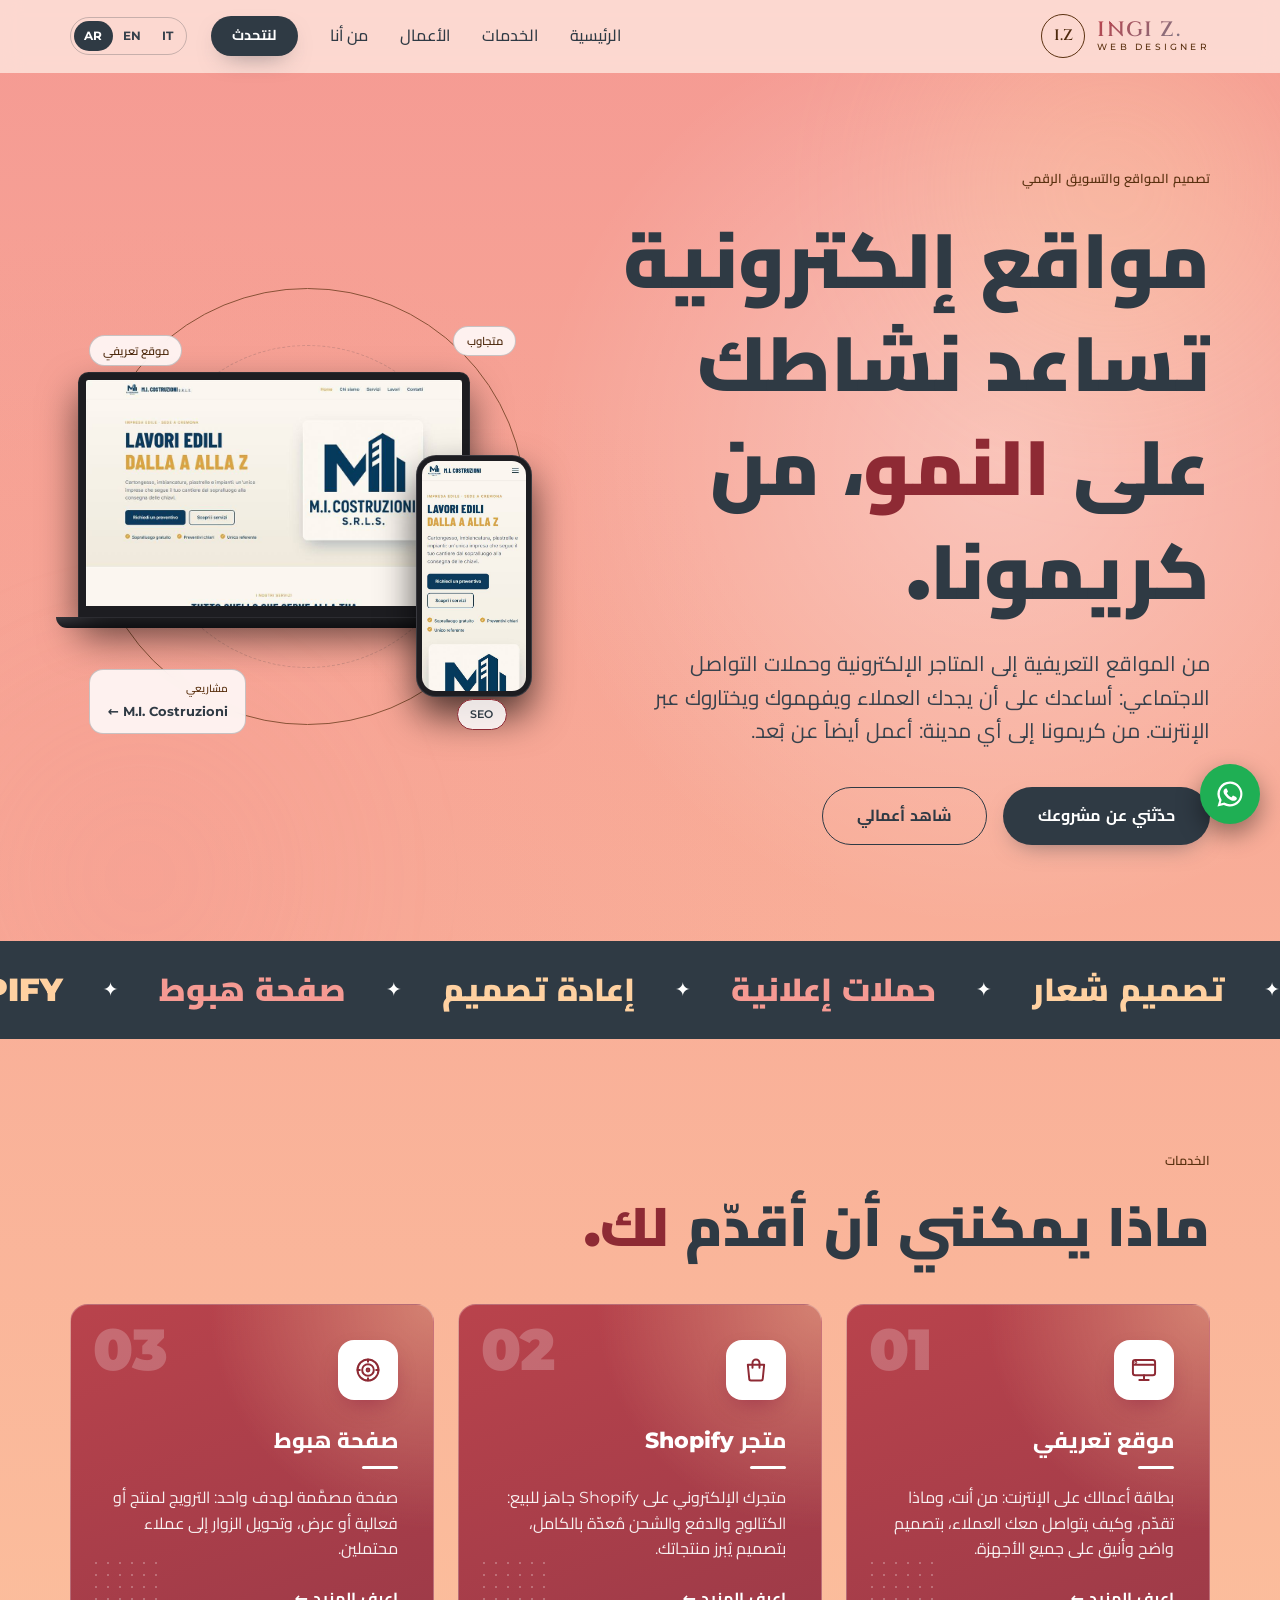
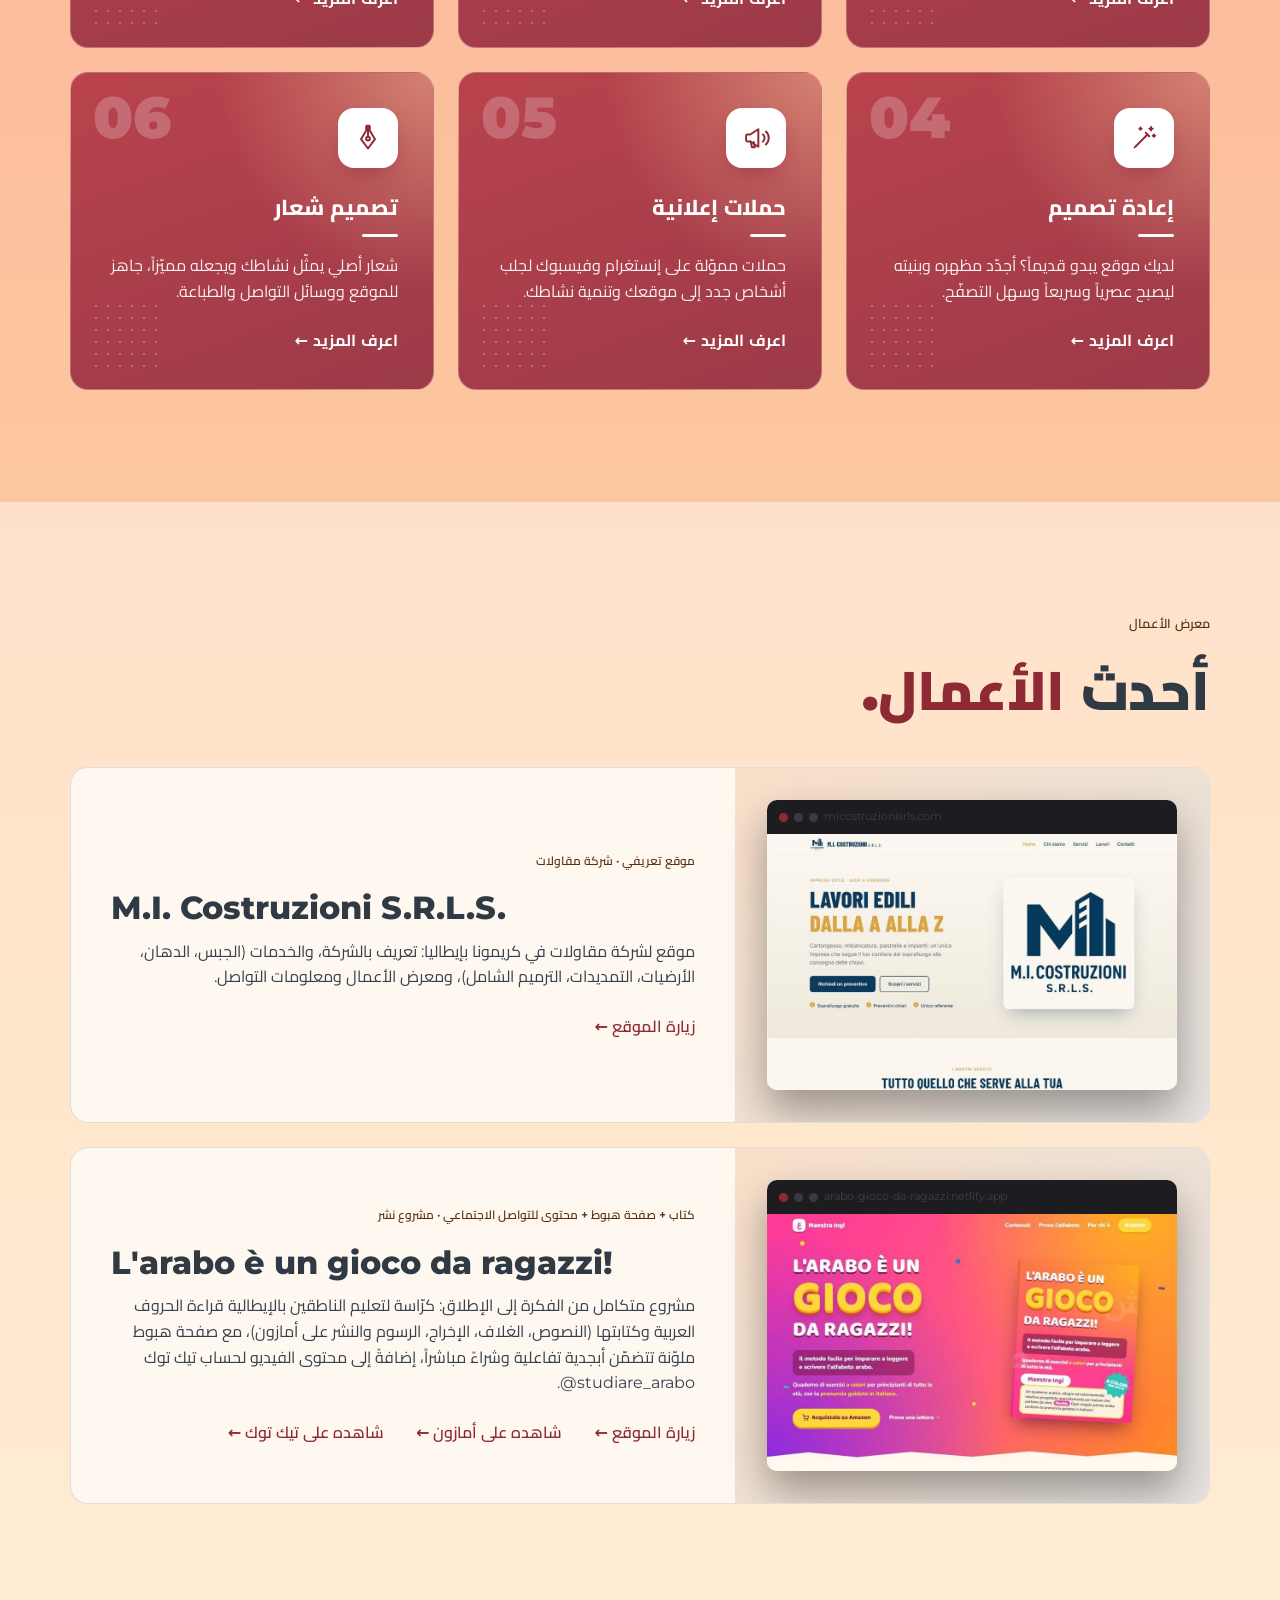
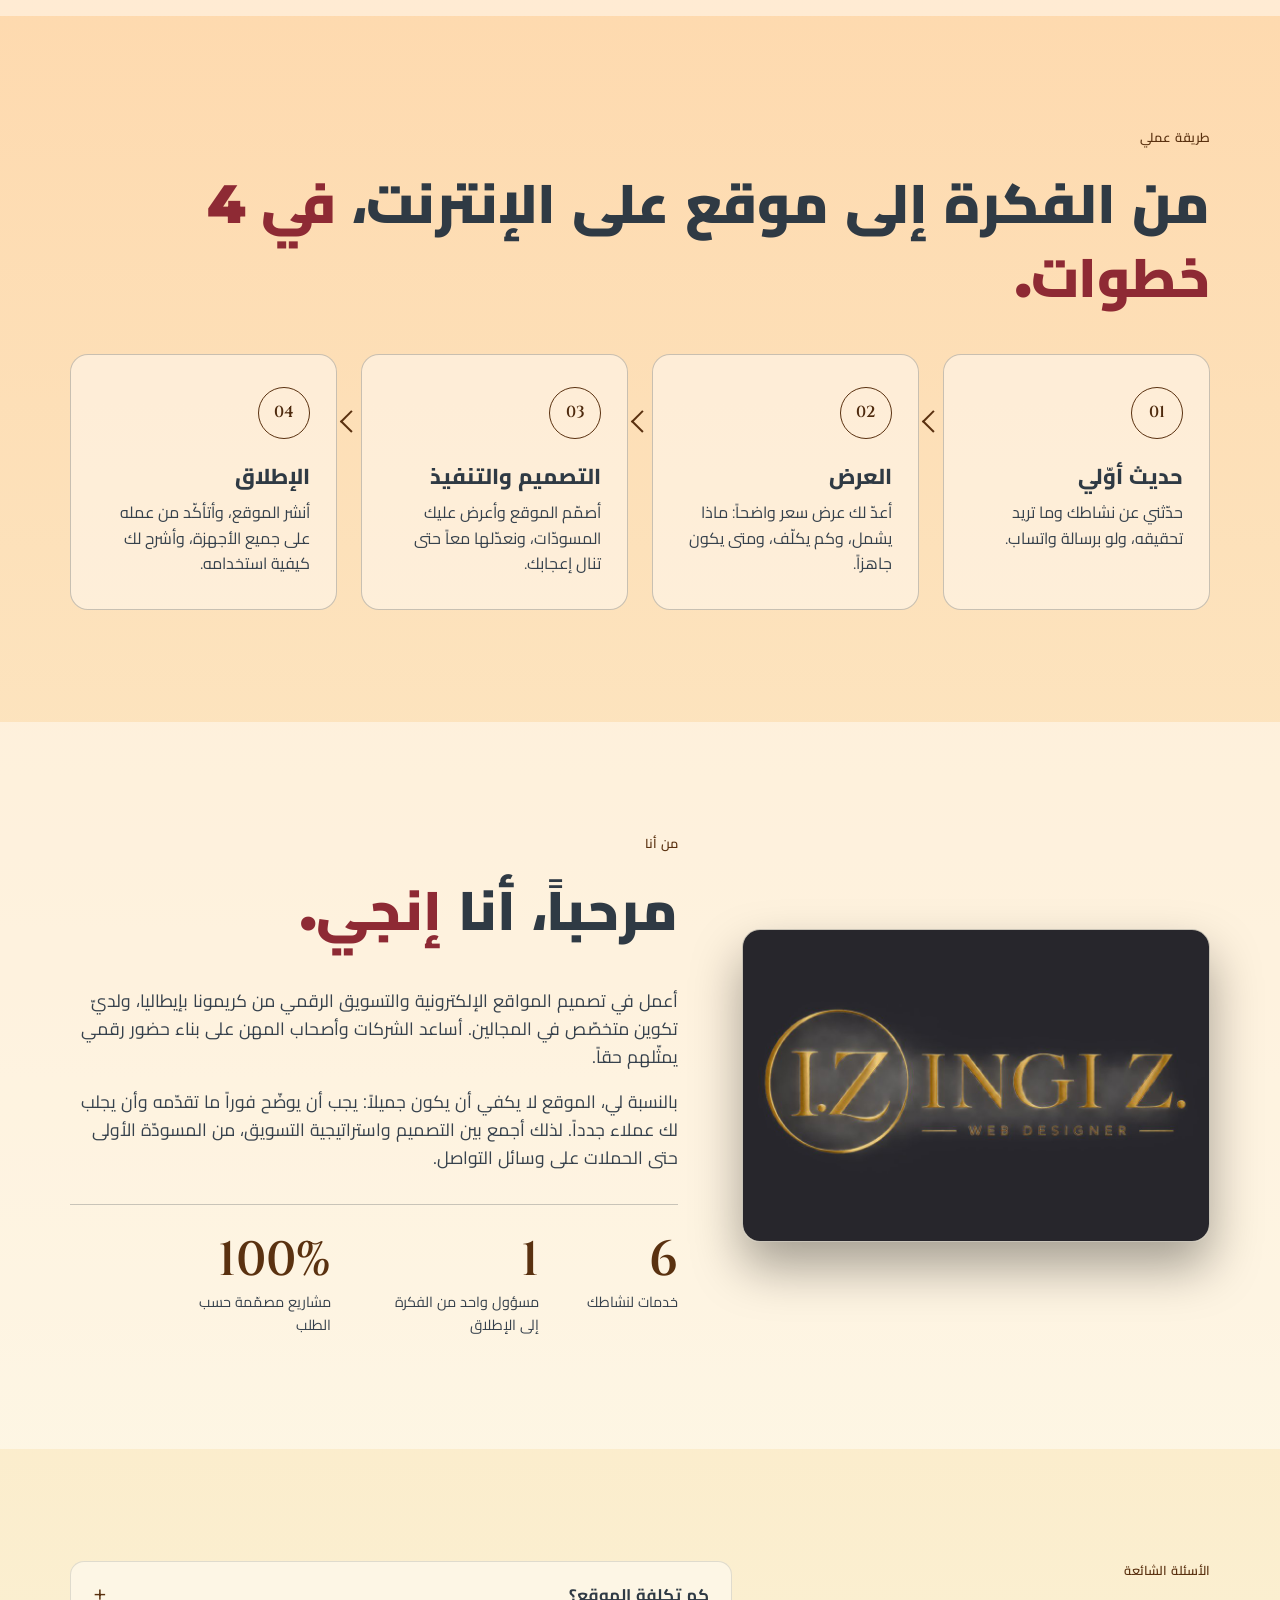
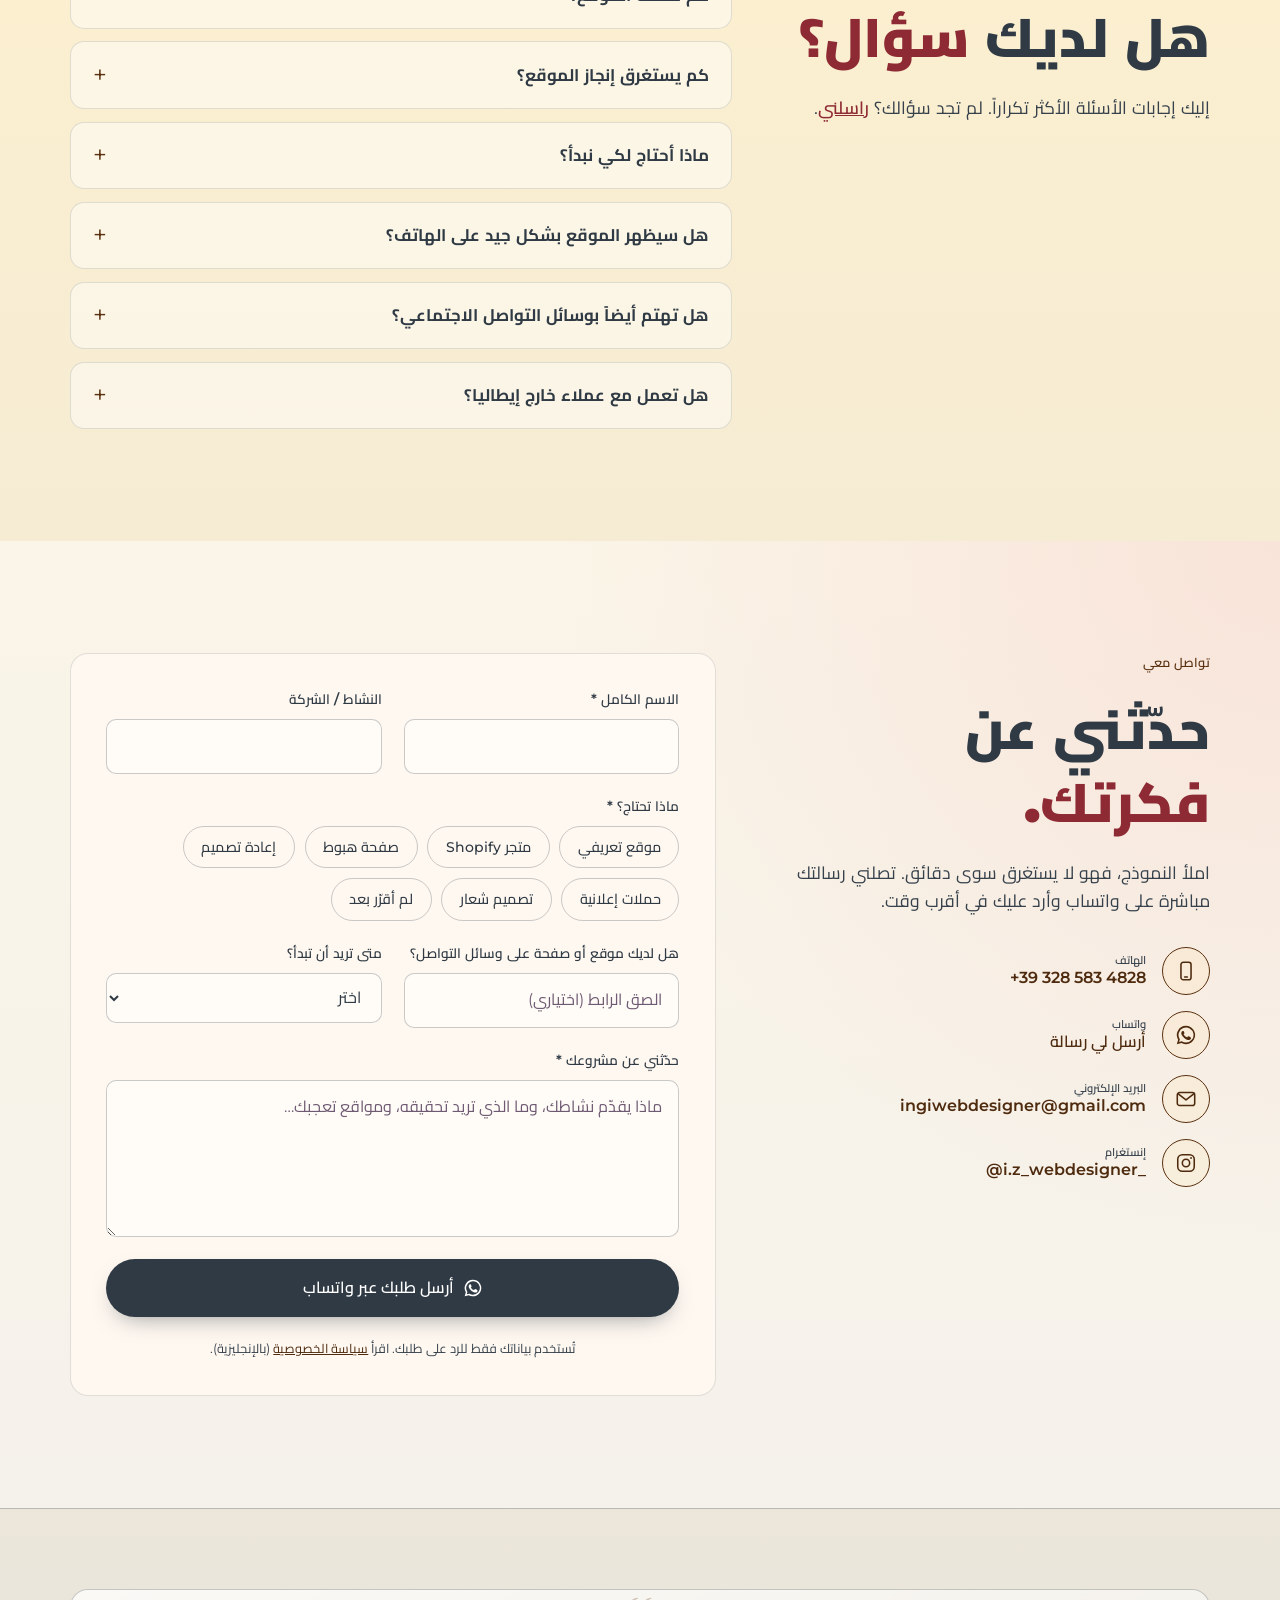
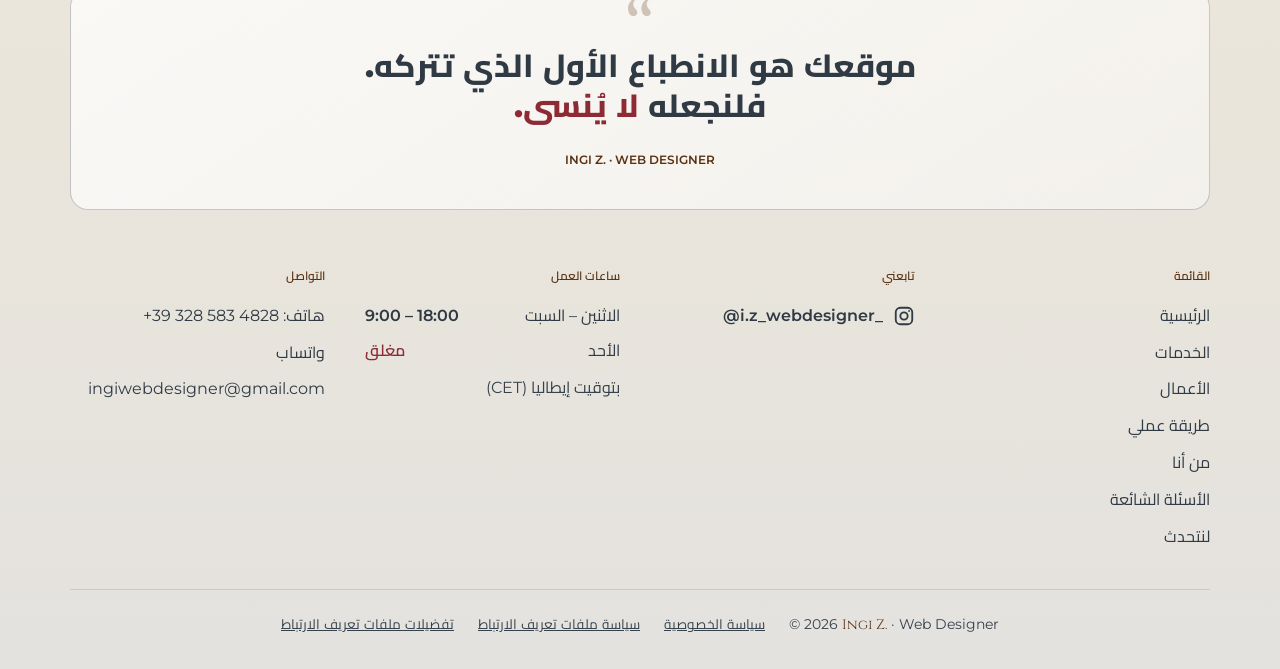
==== commit ea70eba6: "Palette "corallo e perla": corallo, albicocca, crema e grigio perla - Sfondo sfumato dal corallo al " ====
--- a/ar/index.html
+++ b/ar/index.html
@@ -10,7 +10,7 @@
   <link rel="apple-touch-icon" href="../assets/apple-touch-icon.png">
   <meta name="description" content="تصميم مواقع إلكترونية من كريمونا بإيطاليا: مواقع تعريفية ومتاجر Shopify وصفحات هبوط وحملات على وسائل التواصل للشركات وأصحاب المهن. مواقع سريعة ومناسبة للهاتف وسهلة الظهور على Google. عرض سعر مجاني.">
   <meta name="robots" content="index, follow, max-image-preview:large">
-  <meta name="theme-color" content="#FF9BB3">
+  <meta name="theme-color" content="#F59A93">
   <link rel="canonical" href="https://ingiwebdesigner.com/ar/">
   <link rel="alternate" hreflang="it" href="https://ingiwebdesigner.com/">
   <link rel="alternate" hreflang="en" href="https://ingiwebdesigner.com/en/">
--- a/style.css
+++ b/style.css
@@ -16,29 +16,29 @@
 }
 
 :root {
-  /* Palette chiara "tramonto": sfondo rosa → pesca → giallo, testi prugna scuro */
-  --page: linear-gradient(180deg, #FF9BB3 0%, #FFB592 40%, #FFD27A 78%, #FFE3A8 100%);
-  --bg: #FFF6EF;           /* superfici piene: lavori, modulo, finestre */
+  /* Palette "corallo e perla": corallo, albicocca, crema e grigio perla, testi ardesia */
+  --page: linear-gradient(180deg, #F59A93 0%, #FFD1A1 36%, #FBEFD0 68%, #E4E2DF 100%);
+  --bg: #FFF8F1;           /* superfici piene: lavori, modulo, finestre */
   --surface: rgba(255, 255, 255, .45);   /* sezioni alternate, card: lasciano vedere la sfumatura */
   --surface-2: rgba(255, 255, 255, .75);
-  --panel: #FFF6EF;        /* menu mobile e finestra servizi: pieni */
-  --line: rgba(42, 29, 51, .14);
-  --line-strong: rgba(42, 29, 51, .28);
-  --accent: #8E1B57;       /* parole evidenziate nei titoli */
-  --accent-light: #6E1245; /* link piccoli e hover */
-  /* Rosa pieno per fondi con testo bianco (contrasto 5:1) */
-  --accent-strong: #C8306A;
-  --accent-deep: #A8357F;
-  --cream: #3A2540;
-  --gold: #7A2E0E;         /* etichette e dettagli: ambra bruciata */
-  --gold-light: #6A260A;
+  --panel: #FFF8F1;        /* menu mobile e finestra servizi: pieni */
+  --line: rgba(47, 58, 68, .14);
+  --line-strong: rgba(47, 58, 68, .26);
+  --accent: #8E2A34;       /* parole evidenziate nei titoli */
+  --accent-light: #74222B; /* link piccoli e hover */
+  /* Corallo scuro per fondi con testo bianco (contrasto 5:1 o più) */
+  --accent-strong: #B9434C;
+  --accent-deep: #9C3A48;
+  --cream: #2F3A44;
+  --gold: #5A3110;         /* etichette e dettagli: terracotta scuro */
+  --gold-light: #4E2A0E;
   --gold-dark: #F29B38;
-  --sunset: linear-gradient(120deg, #FF6F91, #FF9966 50%, #FFC94A);
-  --gold-gradient: linear-gradient(135deg, #B8561A, #8E1B57);
-  --text: #2A1D33;
-  --dark: #2A1D33;
+  --sunset: linear-gradient(120deg, #F59A93, #FFD1A1 55%, #FBEFD0);
+  --gold-gradient: linear-gradient(135deg, #B9434C, #6F8796);
+  --text: #2F3A44;
+  --dark: #2F3A44;
   --on-dark: #FFFFFF;
-  --muted: #4A3150;
+  --muted: #36414C;
   --radius: 18px;
   color-scheme: light;
 }
@@ -93,7 +93,7 @@
   font-weight: 700;
   padding: 1rem 2.2rem;
   border-radius: 999px;
-  box-shadow: 0 10px 24px -12px rgba(42, 29, 51, .6);
+  box-shadow: 0 10px 24px -12px rgba(47, 58, 68, .6);
   transition: background .2s, transform .2s, box-shadow .2s;
 }
 .btn:hover { background: var(--accent-strong); transform: translateY(-2px); box-shadow: 0 14px 28px -12px rgba(255, 201, 74, .7); }
@@ -155,7 +155,7 @@
   filter: blur(70px); opacity: .35;
 }
 .hero::before { top: -14vmax; right: -10vmax; background: radial-gradient(circle, rgba(255, 236, 160, .7), transparent 65%); animation: luce-1 30s ease-in-out infinite alternate; }
-.hero::after { bottom: -18vmax; left: -12vmax; background: radial-gradient(circle, rgba(255, 111, 145, .35), transparent 65%); animation: luce-2 36s ease-in-out infinite alternate; }
+.hero::after { bottom: -18vmax; left: -12vmax; background: radial-gradient(circle, rgba(242, 139, 139, .35), transparent 65%); animation: luce-2 36s ease-in-out infinite alternate; }
 .hero__inner { position: relative; z-index: 1; }
 @keyframes luce-1 { to { transform: translate(-6vmax, 7vmax) scale(1.08); } }
 @keyframes luce-2 { to { transform: translate(7vmax, -5vmax) scale(.95); } }
@@ -197,8 +197,8 @@
   color: var(--accent-deep);
   transition: color .3s;
 }
-.marquee span:nth-of-type(odd) { color: #FF9BB3; }
-.marquee span:nth-of-type(even) { color: #FFC94A; }
+.marquee span:nth-of-type(odd) { color: #F59A93; }
+.marquee span:nth-of-type(even) { color: #FFD1A1; }
 .marquee i { font-style: normal; font-size: 1.2rem; color: var(--on-dark); }
 @keyframes scorri { to { transform: translateX(-50%); } }
 
@@ -214,7 +214,7 @@
 
 /* Header: bordo oro e ombra dopo aver iniziato a scorrere */
 .nav { transition: box-shadow .3s, border-color .3s; border-bottom: 1px solid transparent; }
-.nav.is-scrolled { border-bottom-color: var(--line-strong); box-shadow: 0 10px 30px rgba(42, 29, 51, .12); }
+.nav.is-scrolled { border-bottom-color: var(--line-strong); box-shadow: 0 10px 30px rgba(47, 58, 68, .12); }
 
 @media (prefers-reduced-motion: reduce) {
   .hero__content > *, .mockups, .hero::before, .hero::after { animation: none !important; }
@@ -256,7 +256,7 @@
 /* Menu a scomparsa da destra */
 .drawer { position: fixed; inset: 0; z-index: 50; visibility: hidden; transition: visibility 0s .35s; }
 .drawer.is-open { visibility: visible; transition-delay: 0s; }
-.drawer__backdrop { position: absolute; inset: 0; background: rgba(42, 29, 51, .45); backdrop-filter: blur(3px); opacity: 0; transition: opacity .35s; }
+.drawer__backdrop { position: absolute; inset: 0; background: rgba(47, 58, 68, .45); backdrop-filter: blur(3px); opacity: 0; transition: opacity .35s; }
 .drawer.is-open .drawer__backdrop { opacity: 1; }
 .drawer__panel {
   position: absolute; top: 0; right: 0; bottom: 0;
@@ -264,7 +264,7 @@
   display: flex; flex-direction: column;
   padding: 1.2rem 1.6rem 2rem;
   background:
-    radial-gradient(circle at 100% 100%, rgba(255, 111, 145, .2), transparent 50%),
+    radial-gradient(circle at 100% 100%, rgba(242, 139, 139, .2), transparent 50%),
     var(--panel);
   border-left: 1px solid var(--line-strong);
   overflow-y: auto;
@@ -302,7 +302,7 @@
   overflow: hidden;
   background:
     radial-gradient(circle at 78% 45%, rgba(255, 255, 255, .35), transparent 42%),
-    radial-gradient(circle at 10% 100%, rgba(255, 111, 145, .24), transparent 50%),
+    radial-gradient(circle at 10% 100%, rgba(242, 139, 139, .24), transparent 50%),
     transparent;
 }
 .hero__inner { display: grid; grid-template-columns: 1.3fr 1fr; gap: 3rem; align-items: center; }
@@ -403,7 +403,7 @@
   display: flex; flex-direction: column;
   color: var(--on-dark);
   background:
-    radial-gradient(circle at 100% 0%, rgba(255, 201, 74, .4), transparent 45%),
+    radial-gradient(circle at 100% 0%, rgba(255, 209, 161, .45), transparent 45%),
     linear-gradient(160deg, var(--accent-strong), var(--accent-deep));
   border: 1px solid rgba(255, 255, 255, .25);
   border-radius: var(--radius);
@@ -430,7 +430,7 @@
 .card:hover {
   transform: translateY(-6px);
   border-color: transparent;
-  box-shadow: 0 20px 45px -15px rgba(255, 111, 145, .45);
+  box-shadow: 0 20px 45px -15px rgba(242, 139, 139, .45);
 }
 .card:hover::before { opacity: 1; }
 .card:hover::after { opacity: 1; transform: translate(-4px, -4px); }
@@ -488,7 +488,7 @@
   border-radius: var(--radius);
   overflow-y: auto;
 }
-.modal::backdrop { background: rgba(42, 29, 51, .45); backdrop-filter: blur(4px); }
+.modal::backdrop { background: rgba(47, 58, 68, .45); backdrop-filter: blur(4px); }
 .modal[open] { animation: modal-in .25s ease-out; }
 @keyframes modal-in { from { opacity: 0; transform: translateY(16px); } }
 .modal__close {
@@ -521,7 +521,7 @@
   transition: border-color .2s, transform .2s;
 }
 .work:hover { border-color: var(--accent); transform: translateY(-4px); }
-.work__visual { background: linear-gradient(135deg, #FFD3DD, #FFE3B3); display: grid; place-items: center; padding: 2rem; min-height: 280px; }
+.work__visual { background: linear-gradient(135deg, #F9DFC9, #E4E2DF); display: grid; place-items: center; padding: 2rem; min-height: 280px; }
 .browser { width: 100%; max-width: 440px; border-radius: 10px; overflow: hidden; background: #fff; box-shadow: 0 20px 40px rgba(0, 0, 0, .35); }
 .browser__bar { display: flex; align-items: center; gap: 6px; padding: 8px 12px; background: #1d1d21; }
 .browser__bar i { width: 9px; height: 9px; border-radius: 50%; background: #3a3a40; }
@@ -627,7 +627,7 @@
 /* CTA */
 .contact {
   background:
-    radial-gradient(circle at 100% 0%, rgba(255, 111, 145, .16), transparent 45%),
+    radial-gradient(circle at 100% 0%, rgba(242, 139, 139, .16), transparent 45%),
     var(--surface);
 }
 .contact__inner { display: grid; grid-template-columns: 1fr 1.5fr; gap: 4rem; align-items: start; }
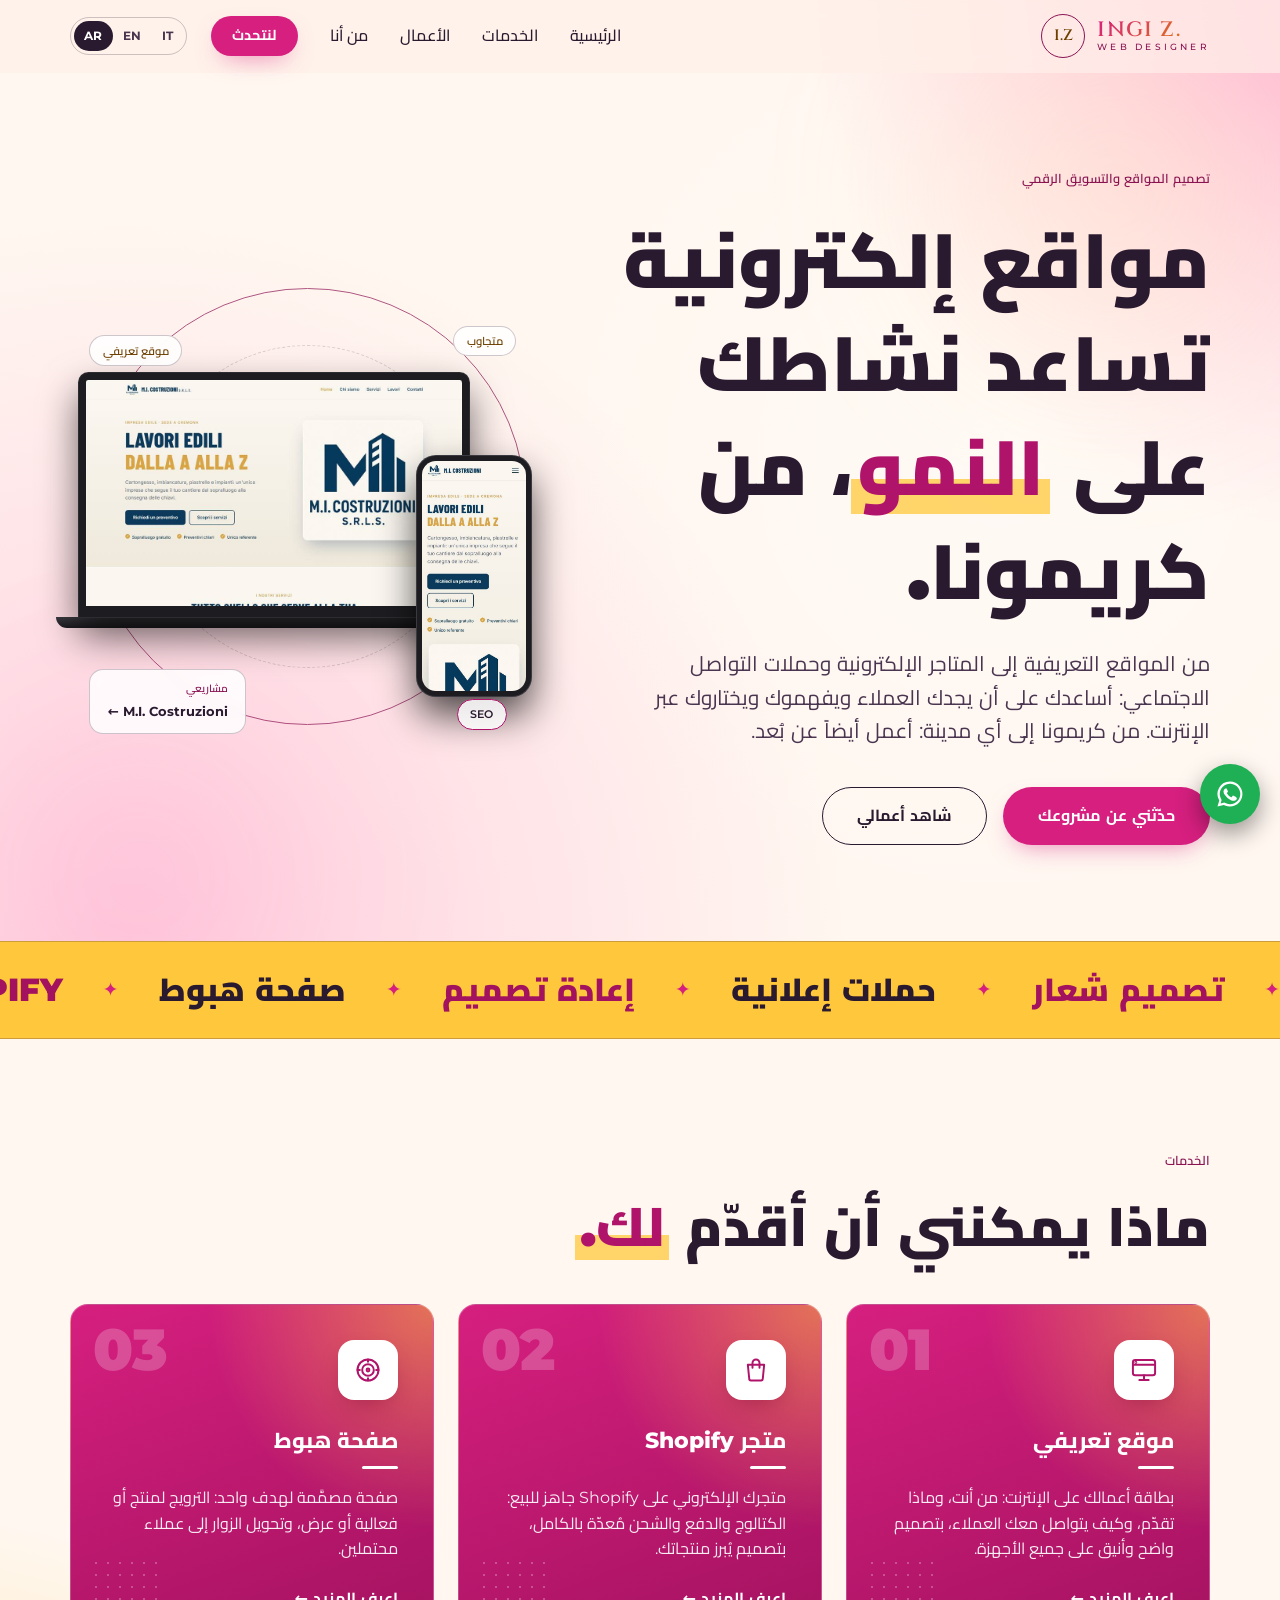
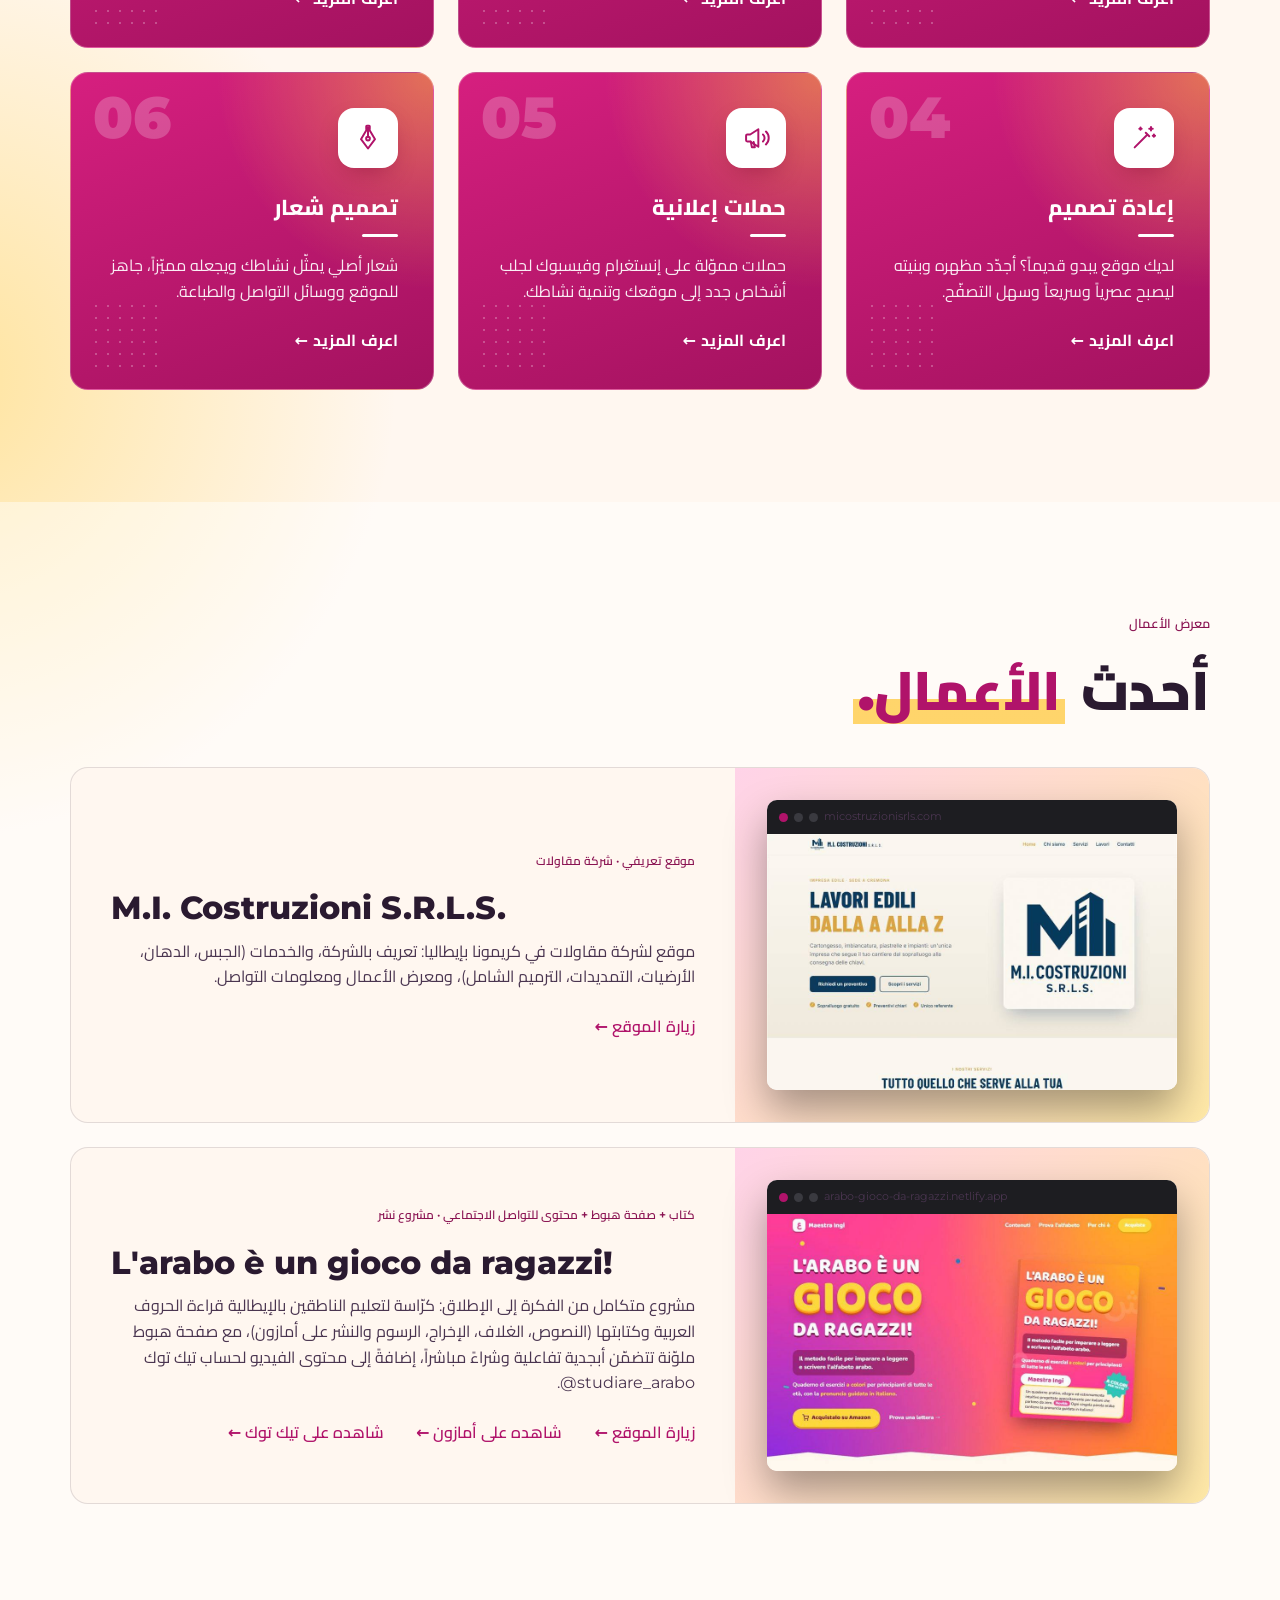
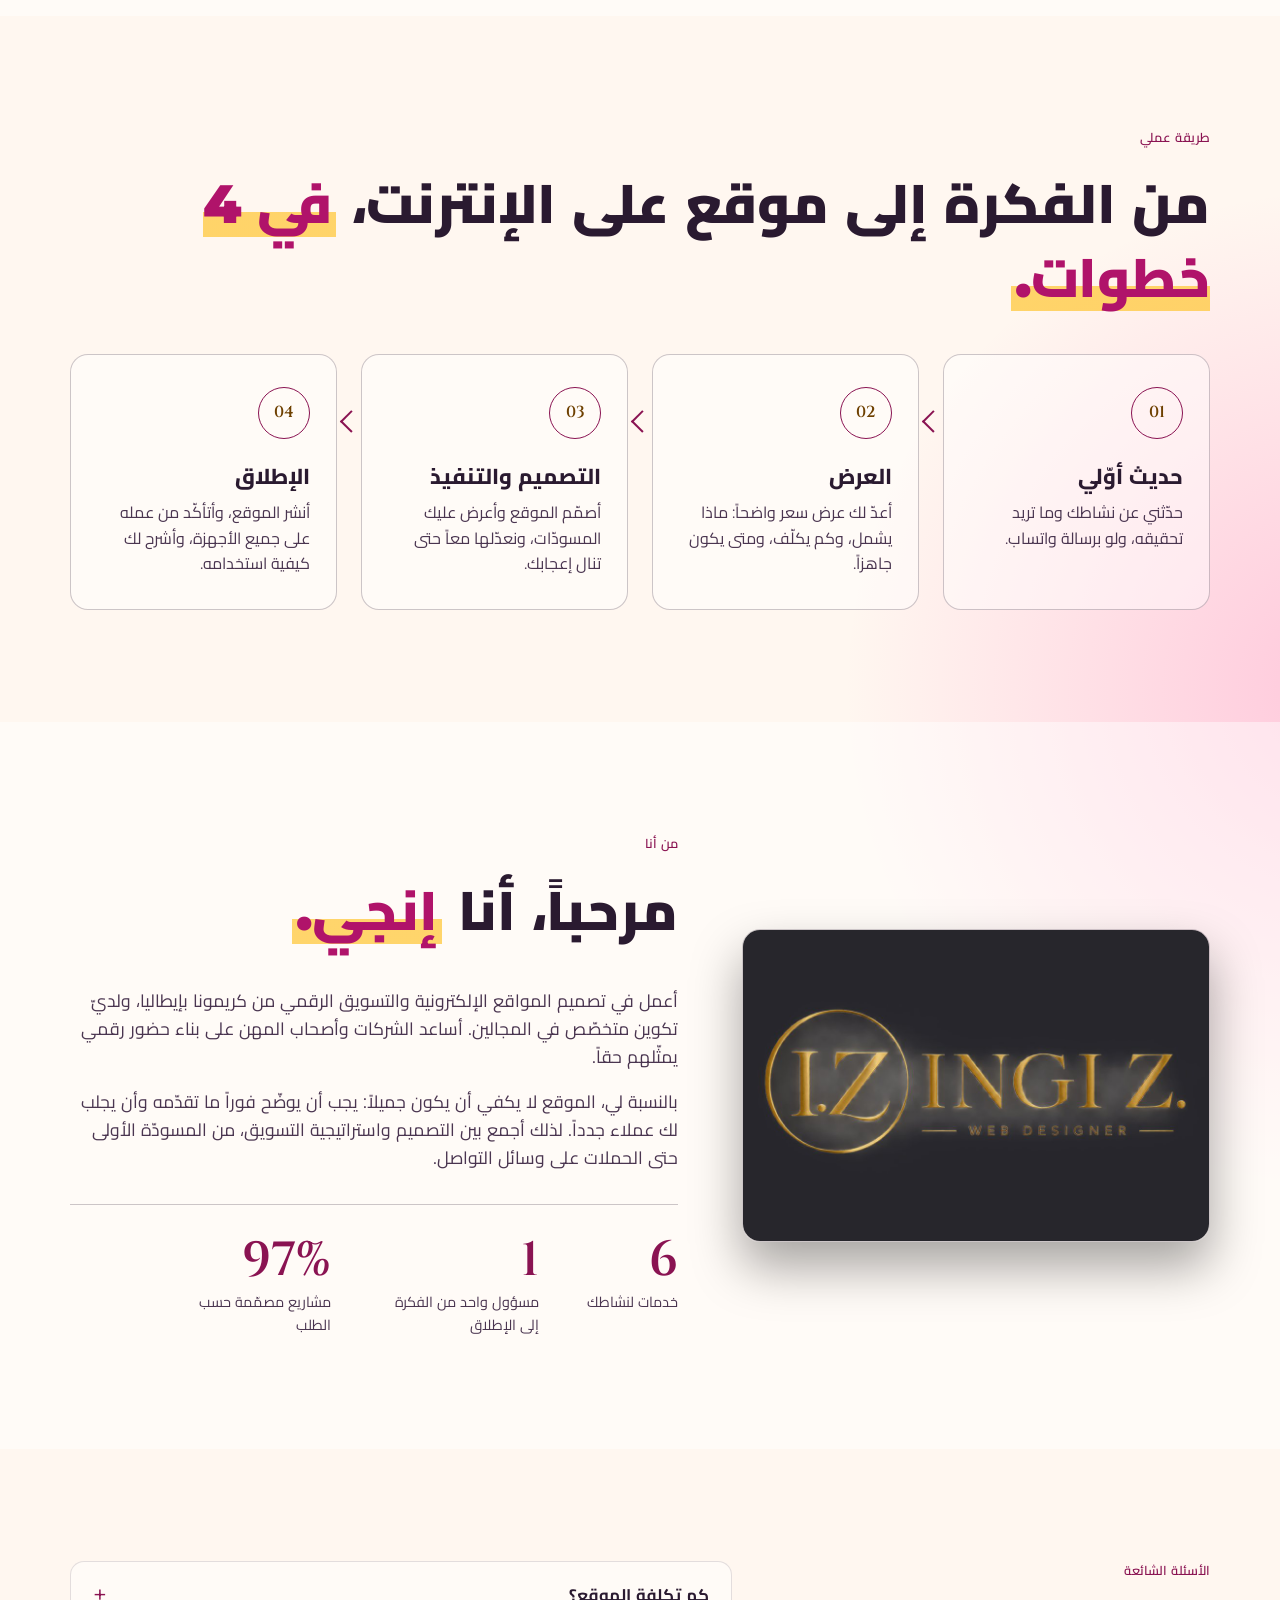
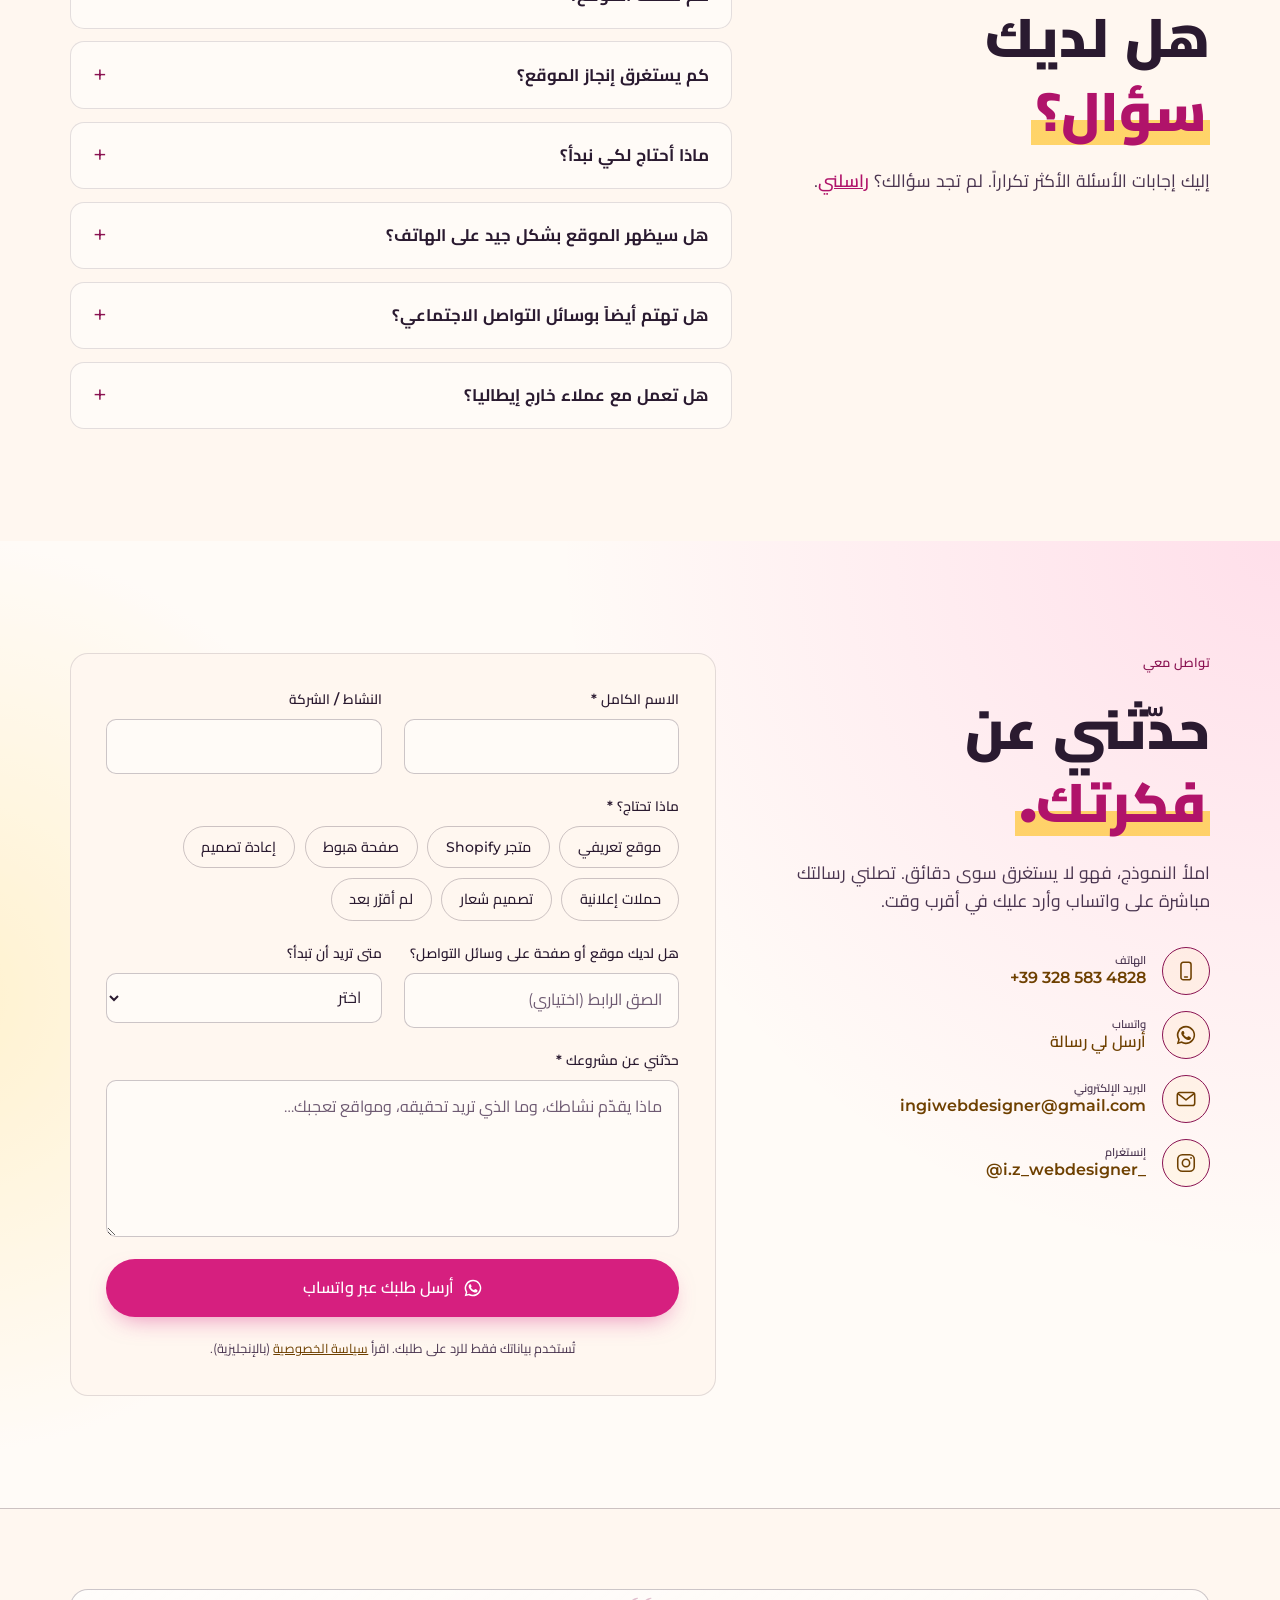
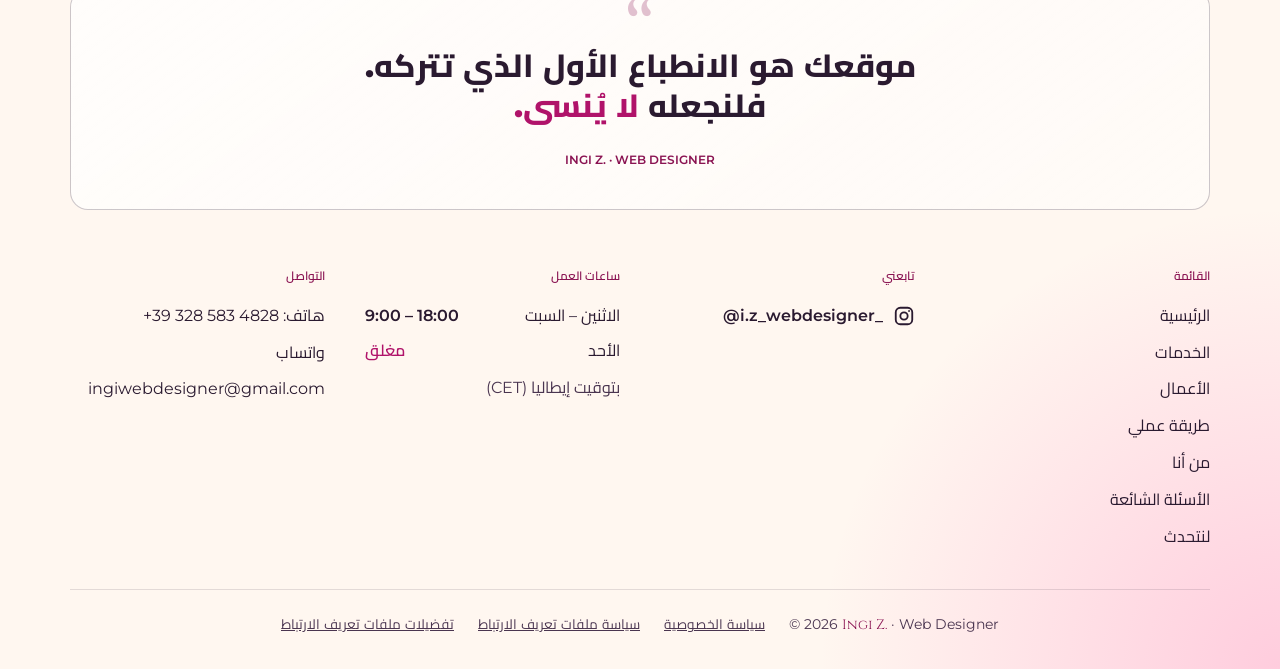
==== commit 4babf94b: "Palette fucsia e giallo - Base crema con aloni fucsia e gialli che si alternano lungo la pagina - Pa" ====
--- a/ar/index.html
+++ b/ar/index.html
@@ -10,7 +10,7 @@
   <link rel="apple-touch-icon" href="../assets/apple-touch-icon.png">
   <meta name="description" content="تصميم مواقع إلكترونية من كريمونا بإيطاليا: مواقع تعريفية ومتاجر Shopify وصفحات هبوط وحملات على وسائل التواصل للشركات وأصحاب المهن. مواقع سريعة ومناسبة للهاتف وسهلة الظهور على Google. عرض سعر مجاني.">
   <meta name="robots" content="index, follow, max-image-preview:large">
-  <meta name="theme-color" content="#F59A93">
+  <meta name="theme-color" content="#FFF7F0">
   <link rel="canonical" href="https://ingiwebdesigner.com/ar/">
   <link rel="alternate" hreflang="it" href="https://ingiwebdesigner.com/">
   <link rel="alternate" hreflang="en" href="https://ingiwebdesigner.com/en/">
--- a/style.css
+++ b/style.css
@@ -16,29 +16,37 @@
 }
 
 :root {
-  /* Palette "corallo e perla": corallo, albicocca, crema e grigio perla, testi ardesia */
-  --page: linear-gradient(180deg, #F59A93 0%, #FFD1A1 36%, #FBEFD0 68%, #E4E2DF 100%);
-  --bg: #FFF8F1;           /* superfici piene: lavori, modulo, finestre */
+  /* Palette "fucsia e giallo": base crema con aloni fucsia e gialli, testi prugna scuro */
+  --page:
+    radial-gradient(70vw 70vw at 105% 0%, rgba(255, 77, 166, .38), transparent 60%),
+    radial-gradient(60vw 60vw at -5% 28%, rgba(255, 200, 40, .42), transparent 60%),
+    radial-gradient(65vw 65vw at 105% 55%, rgba(255, 77, 166, .28), transparent 60%),
+    radial-gradient(60vw 60vw at -5% 82%, rgba(255, 200, 40, .38), transparent 60%),
+    radial-gradient(60vw 60vw at 100% 100%, rgba(255, 77, 166, .25), transparent 60%),
+    #FFF7F0;
+  --fucsia: #FF4DA6;
+  --giallo: #FFC83C;
+  --bg: #FFF7F0;           /* superfici piene: lavori, modulo, finestre */
   --surface: rgba(255, 255, 255, .45);   /* sezioni alternate, card: lasciano vedere la sfumatura */
   --surface-2: rgba(255, 255, 255, .75);
-  --panel: #FFF8F1;        /* menu mobile e finestra servizi: pieni */
-  --line: rgba(47, 58, 68, .14);
-  --line-strong: rgba(47, 58, 68, .26);
-  --accent: #8E2A34;       /* parole evidenziate nei titoli */
-  --accent-light: #74222B; /* link piccoli e hover */
-  /* Corallo scuro per fondi con testo bianco (contrasto 5:1 o più) */
-  --accent-strong: #B9434C;
-  --accent-deep: #9C3A48;
-  --cream: #2F3A44;
-  --gold: #5A3110;         /* etichette e dettagli: terracotta scuro */
-  --gold-light: #4E2A0E;
+  --panel: #FFF7F0;        /* menu mobile e finestra servizi: pieni */
+  --line: rgba(42, 26, 48, .13);
+  --line-strong: rgba(42, 26, 48, .24);
+  --accent: #B0136A;       /* parole evidenziate nei titoli */
+  --accent-light: #8A1352; /* link piccoli e hover */
+  /* Fucsia pieno per fondi con testo bianco (contrasto 4.8:1 e 7.5:1) */
+  --accent-strong: #D61F7F;
+  --accent-deep: #A3125F;
+  --cream: #2A1A30;
+  --gold: #8A1352;         /* etichette e dettagli: fucsia scuro */
+  --gold-light: #6E4000;
   --gold-dark: #F29B38;
-  --sunset: linear-gradient(120deg, #F59A93, #FFD1A1 55%, #FBEFD0);
-  --gold-gradient: linear-gradient(135deg, #B9434C, #6F8796);
-  --text: #2F3A44;
-  --dark: #2F3A44;
+  --sunset: linear-gradient(120deg, var(--fucsia), var(--giallo));
+  --gold-gradient: linear-gradient(135deg, #D61F7F, #E08A00);
+  --text: #2A1A30;
+  --dark: #2A1A30;
   --on-dark: #FFFFFF;
-  --muted: #36414C;
+  --muted: #4A3550;
   --radius: 18px;
   color-scheme: light;
 }
@@ -75,6 +83,8 @@
 h3 { font-size: 1.35rem; font-weight: 800; margin-bottom: .6rem; }
 
 .accent { color: var(--accent); }
+/* Nei titoli la parola chiave ha un colpo di evidenziatore giallo */
+:is(h1, h2) .accent { background: linear-gradient(transparent 62%, rgba(255, 200, 60, .75) 0); padding: 0 .08em; }
 
 .eyebrow {
   font-size: .8rem;
@@ -88,15 +98,15 @@
 /* Bottoni */
 .btn {
   display: inline-block;
-  background: var(--dark);
+  background: var(--accent-strong);
   color: var(--on-dark);
   font-weight: 700;
   padding: 1rem 2.2rem;
   border-radius: 999px;
-  box-shadow: 0 10px 24px -12px rgba(47, 58, 68, .6);
+  box-shadow: 0 10px 24px -10px rgba(214, 31, 127, .55);
   transition: background .2s, transform .2s, box-shadow .2s;
 }
-.btn:hover { background: var(--accent-strong); transform: translateY(-2px); box-shadow: 0 14px 28px -12px rgba(255, 201, 74, .7); }
+.btn:hover { background: var(--accent-deep); transform: translateY(-2px); box-shadow: 0 14px 28px -12px rgba(255, 201, 74, .7); }
 .btn--small { padding: .55rem 1.3rem; font-size: .9rem; }
 .btn--light { background: #fff; color: var(--accent); }
 .btn--light:hover { background: var(--bg); }
@@ -155,7 +165,7 @@
   filter: blur(70px); opacity: .35;
 }
 .hero::before { top: -14vmax; right: -10vmax; background: radial-gradient(circle, rgba(255, 236, 160, .7), transparent 65%); animation: luce-1 30s ease-in-out infinite alternate; }
-.hero::after { bottom: -18vmax; left: -12vmax; background: radial-gradient(circle, rgba(242, 139, 139, .35), transparent 65%); animation: luce-2 36s ease-in-out infinite alternate; }
+.hero::after { bottom: -18vmax; left: -12vmax; background: radial-gradient(circle, rgba(255, 77, 166, .35), transparent 65%); animation: luce-2 36s ease-in-out infinite alternate; }
 .hero__inner { position: relative; z-index: 1; }
 @keyframes luce-1 { to { transform: translate(-6vmax, 7vmax) scale(1.08); } }
 @keyframes luce-2 { to { transform: translate(7vmax, -5vmax) scale(.95); } }
@@ -187,7 +197,7 @@
 .marquee {
   overflow: hidden;
   padding: 1.4rem 0;
-  background: var(--dark);
+  background: var(--giallo);
   border-block: 1px solid var(--line-strong);
 }
 .marquee__track { display: flex; align-items: center; gap: 2.5rem; width: max-content; animation: scorri 60s linear infinite; }
@@ -197,9 +207,9 @@
   color: var(--accent-deep);
   transition: color .3s;
 }
-.marquee span:nth-of-type(odd) { color: #F59A93; }
-.marquee span:nth-of-type(even) { color: #FFD1A1; }
-.marquee i { font-style: normal; font-size: 1.2rem; color: var(--on-dark); }
+.marquee span:nth-of-type(odd) { color: var(--dark); }
+.marquee span:nth-of-type(even) { color: var(--accent-deep); }
+.marquee i { font-style: normal; font-size: 1.2rem; color: var(--accent-strong); }
 @keyframes scorri { to { transform: translateX(-50%); } }
 
 /* Entrata dell'hero all'apertura della pagina, a cascata */
@@ -214,7 +224,7 @@
 
 /* Header: bordo oro e ombra dopo aver iniziato a scorrere */
 .nav { transition: box-shadow .3s, border-color .3s; border-bottom: 1px solid transparent; }
-.nav.is-scrolled { border-bottom-color: var(--line-strong); box-shadow: 0 10px 30px rgba(47, 58, 68, .12); }
+.nav.is-scrolled { border-bottom-color: var(--line-strong); box-shadow: 0 10px 30px rgba(42, 26, 48, .12); }
 
 @media (prefers-reduced-motion: reduce) {
   .hero__content > *, .mockups, .hero::before, .hero::after { animation: none !important; }
@@ -256,7 +266,7 @@
 /* Menu a scomparsa da destra */
 .drawer { position: fixed; inset: 0; z-index: 50; visibility: hidden; transition: visibility 0s .35s; }
 .drawer.is-open { visibility: visible; transition-delay: 0s; }
-.drawer__backdrop { position: absolute; inset: 0; background: rgba(47, 58, 68, .45); backdrop-filter: blur(3px); opacity: 0; transition: opacity .35s; }
+.drawer__backdrop { position: absolute; inset: 0; background: rgba(42, 26, 48, .45); backdrop-filter: blur(3px); opacity: 0; transition: opacity .35s; }
 .drawer.is-open .drawer__backdrop { opacity: 1; }
 .drawer__panel {
   position: absolute; top: 0; right: 0; bottom: 0;
@@ -264,7 +274,7 @@
   display: flex; flex-direction: column;
   padding: 1.2rem 1.6rem 2rem;
   background:
-    radial-gradient(circle at 100% 100%, rgba(242, 139, 139, .2), transparent 50%),
+    radial-gradient(circle at 100% 100%, rgba(255, 77, 166, .2), transparent 50%),
     var(--panel);
   border-left: 1px solid var(--line-strong);
   overflow-y: auto;
@@ -302,7 +312,7 @@
   overflow: hidden;
   background:
     radial-gradient(circle at 78% 45%, rgba(255, 255, 255, .35), transparent 42%),
-    radial-gradient(circle at 10% 100%, rgba(242, 139, 139, .24), transparent 50%),
+    radial-gradient(circle at 10% 100%, rgba(255, 77, 166, .24), transparent 50%),
     transparent;
 }
 .hero__inner { display: grid; grid-template-columns: 1.3fr 1fr; gap: 3rem; align-items: center; }
@@ -311,7 +321,7 @@
 .hero__actions { display: flex; flex-wrap: wrap; gap: 1rem; }
 
 .btn--ghost { box-shadow: none; background: transparent; border: 1.5px solid var(--dark); color: var(--dark); padding: calc(1rem - 1.5px) calc(2.2rem - 1.5px); }
-.btn--ghost:hover { background: rgba(255, 255, 255, .5); box-shadow: none; }
+.btn--ghost:hover { background: rgba(255, 200, 60, .45); box-shadow: none; }
 
 /* Mockup animati: laptop + telefono davanti ai cerchi oro del logo */
 .mockups {
@@ -403,7 +413,7 @@
   display: flex; flex-direction: column;
   color: var(--on-dark);
   background:
-    radial-gradient(circle at 100% 0%, rgba(255, 209, 161, .45), transparent 45%),
+    radial-gradient(circle at 100% 0%, rgba(255, 200, 60, .5), transparent 45%),
     linear-gradient(160deg, var(--accent-strong), var(--accent-deep));
   border: 1px solid rgba(255, 255, 255, .25);
   border-radius: var(--radius);
@@ -430,7 +440,7 @@
 .card:hover {
   transform: translateY(-6px);
   border-color: transparent;
-  box-shadow: 0 20px 45px -15px rgba(242, 139, 139, .45);
+  box-shadow: 0 20px 45px -15px rgba(255, 77, 166, .45);
 }
 .card:hover::before { opacity: 1; }
 .card:hover::after { opacity: 1; transform: translate(-4px, -4px); }
@@ -488,7 +498,7 @@
   border-radius: var(--radius);
   overflow-y: auto;
 }
-.modal::backdrop { background: rgba(47, 58, 68, .45); backdrop-filter: blur(4px); }
+.modal::backdrop { background: rgba(42, 26, 48, .45); backdrop-filter: blur(4px); }
 .modal[open] { animation: modal-in .25s ease-out; }
 @keyframes modal-in { from { opacity: 0; transform: translateY(16px); } }
 .modal__close {
@@ -521,7 +531,7 @@
   transition: border-color .2s, transform .2s;
 }
 .work:hover { border-color: var(--accent); transform: translateY(-4px); }
-.work__visual { background: linear-gradient(135deg, #F9DFC9, #E4E2DF); display: grid; place-items: center; padding: 2rem; min-height: 280px; }
+.work__visual { background: linear-gradient(135deg, #FFD3E8, #FFE9A6); display: grid; place-items: center; padding: 2rem; min-height: 280px; }
 .browser { width: 100%; max-width: 440px; border-radius: 10px; overflow: hidden; background: #fff; box-shadow: 0 20px 40px rgba(0, 0, 0, .35); }
 .browser__bar { display: flex; align-items: center; gap: 6px; padding: 8px 12px; background: #1d1d21; }
 .browser__bar i { width: 9px; height: 9px; border-radius: 50%; background: #3a3a40; }
@@ -627,7 +637,7 @@
 /* CTA */
 .contact {
   background:
-    radial-gradient(circle at 100% 0%, rgba(242, 139, 139, .16), transparent 45%),
+    radial-gradient(circle at 100% 0%, rgba(255, 77, 166, .16), transparent 45%),
     var(--surface);
 }
 .contact__inner { display: grid; grid-template-columns: 1fr 1.5fr; gap: 4rem; align-items: start; }
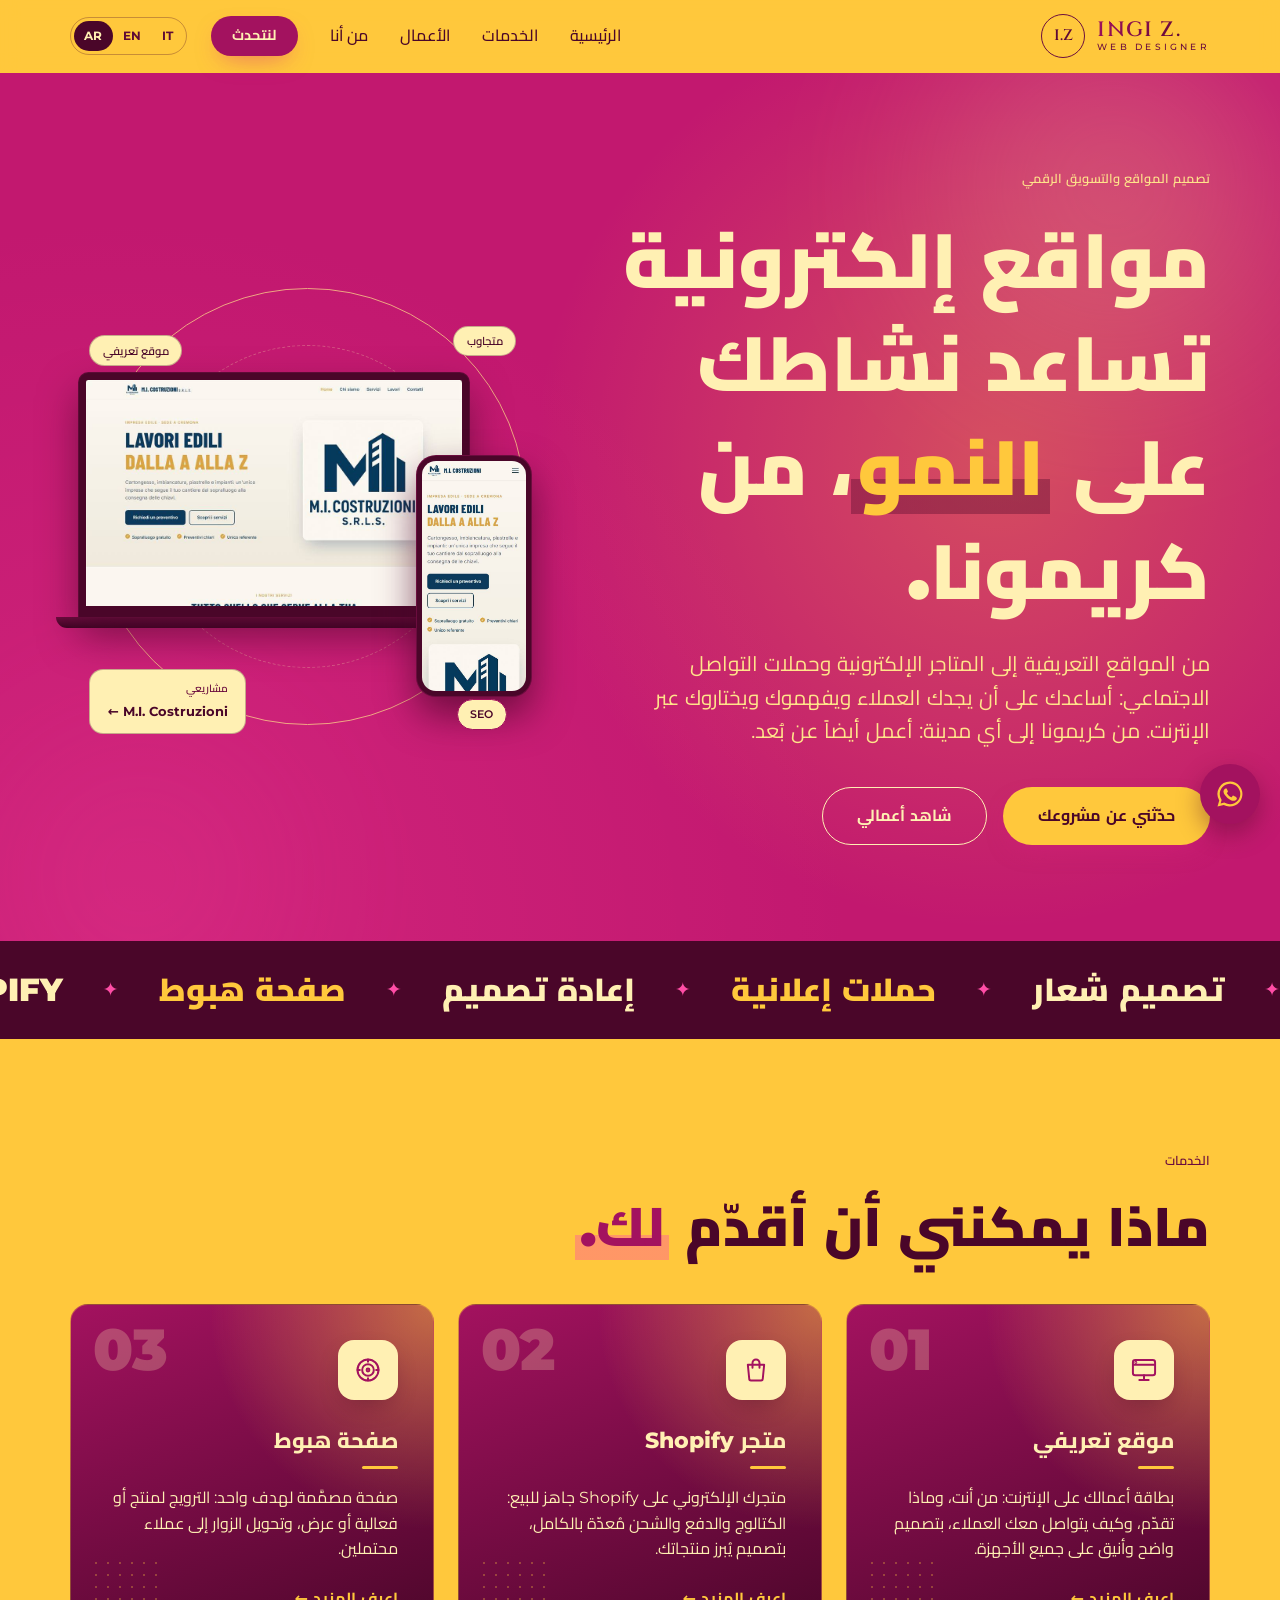
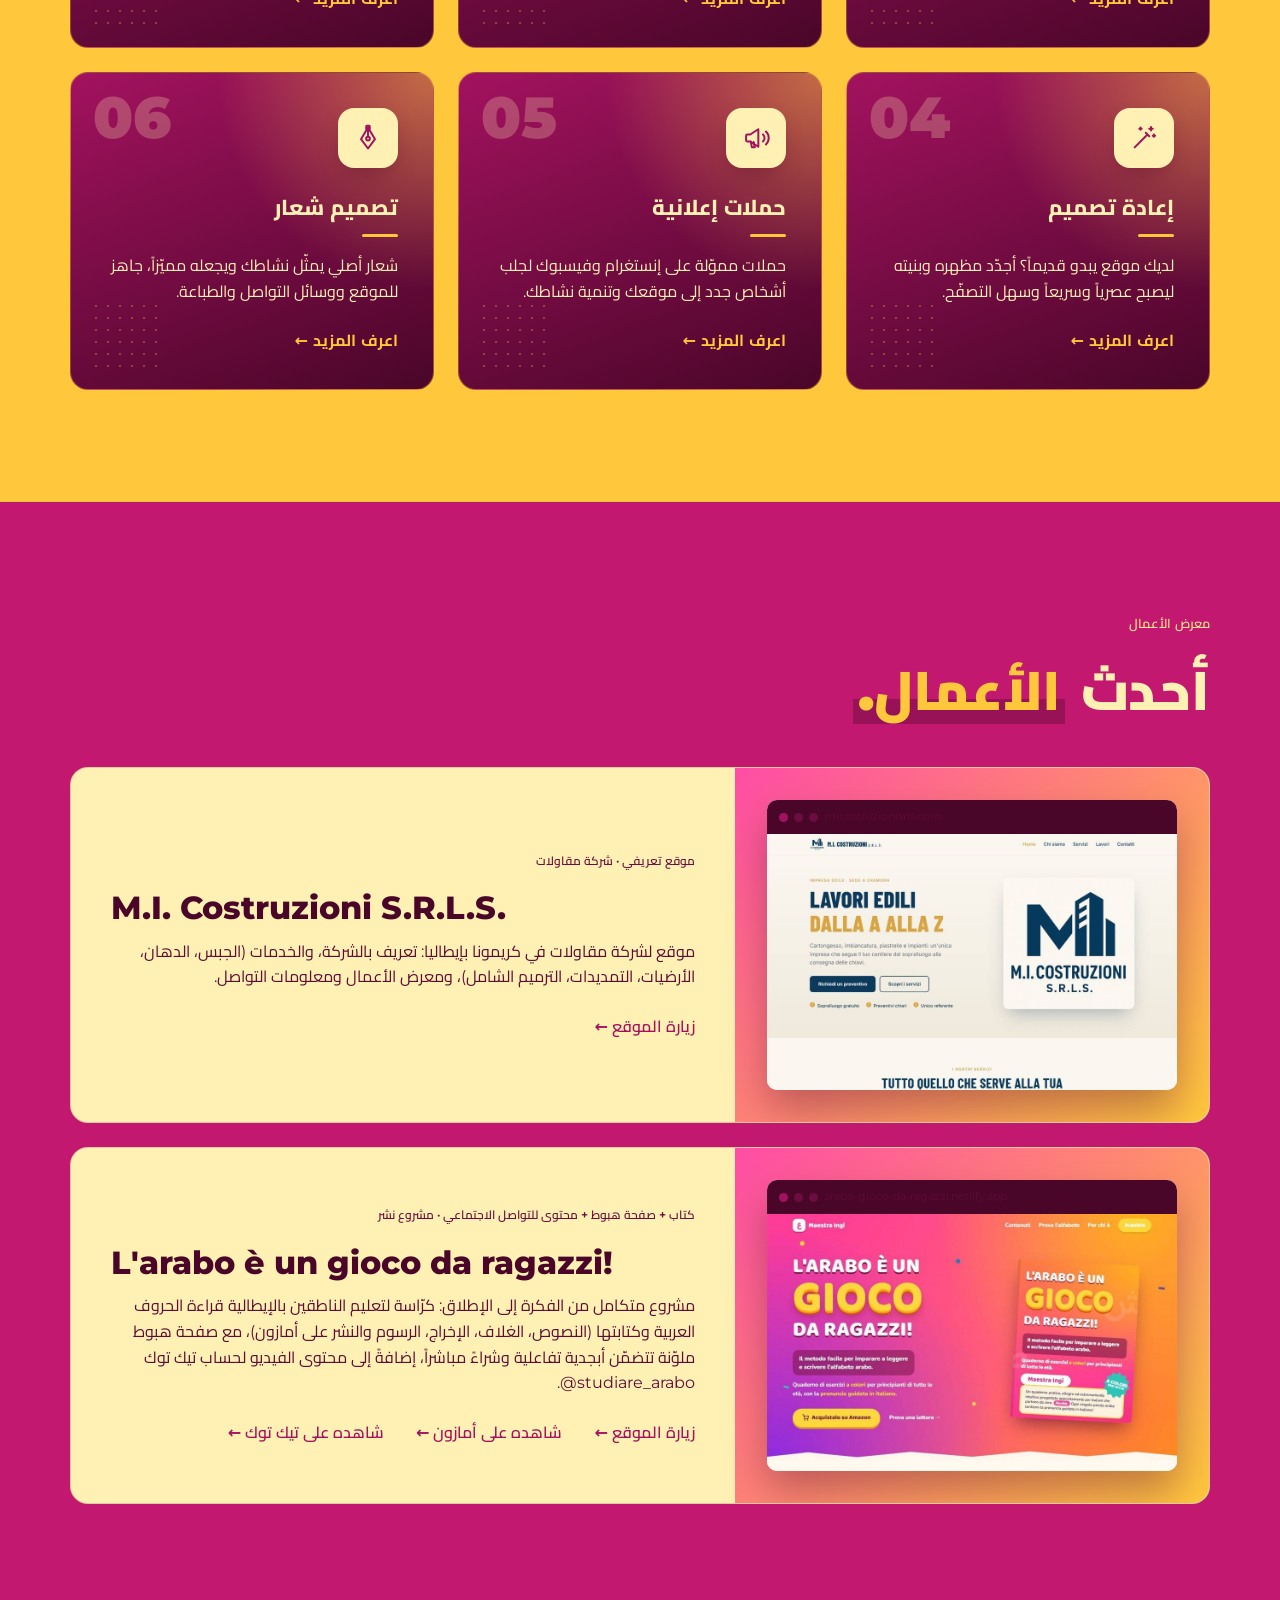
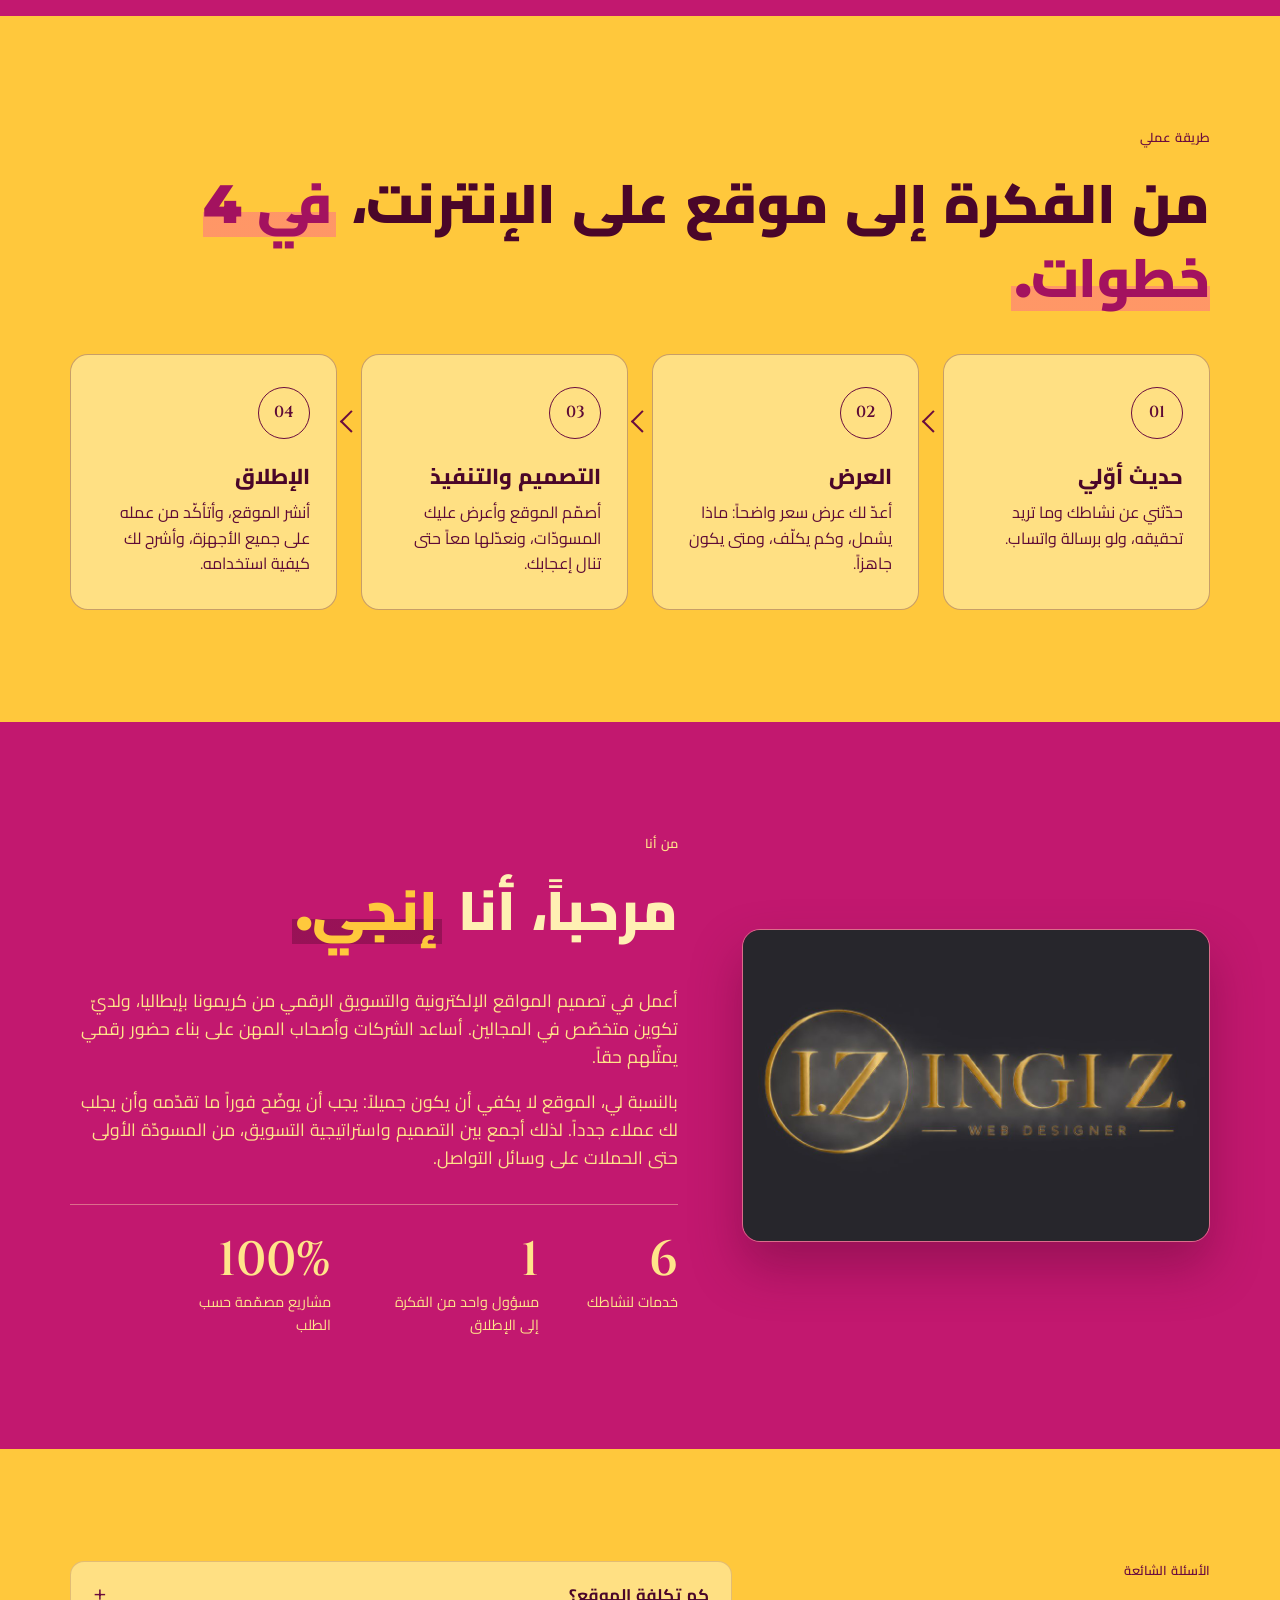
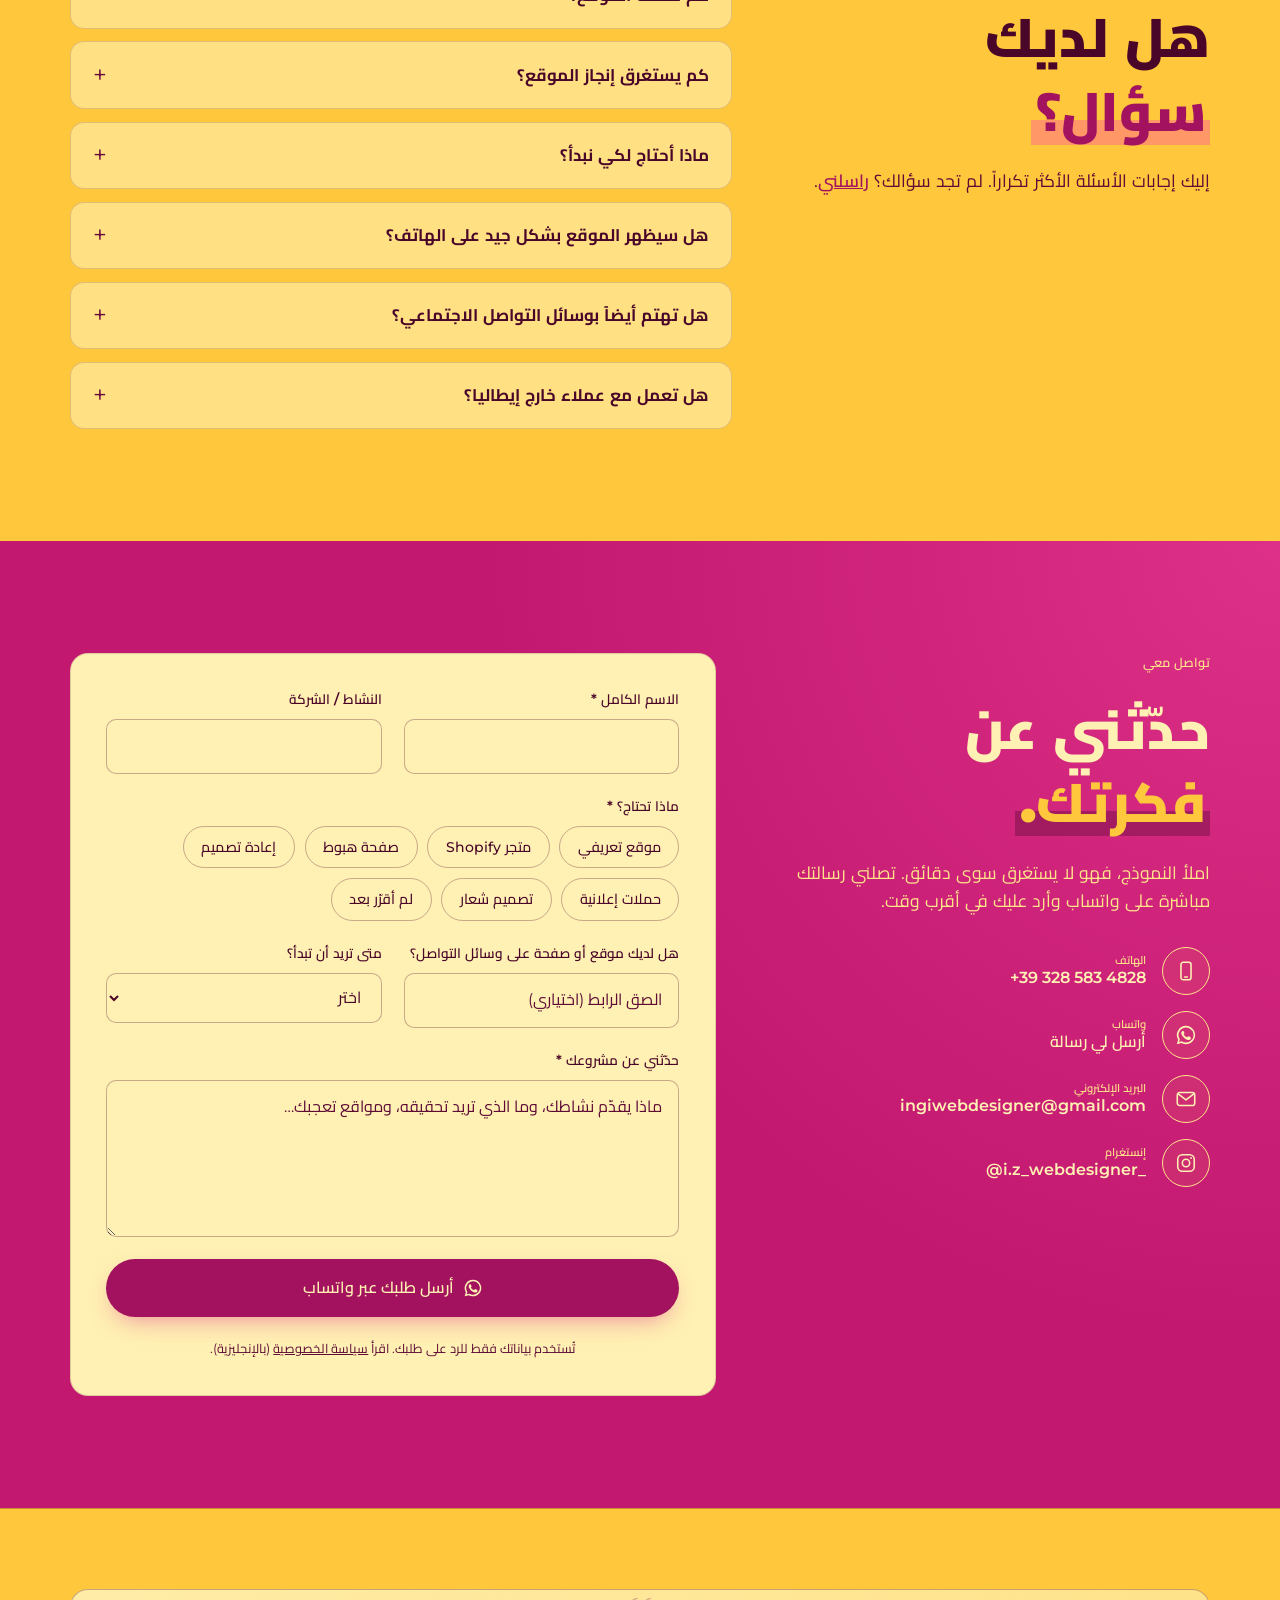
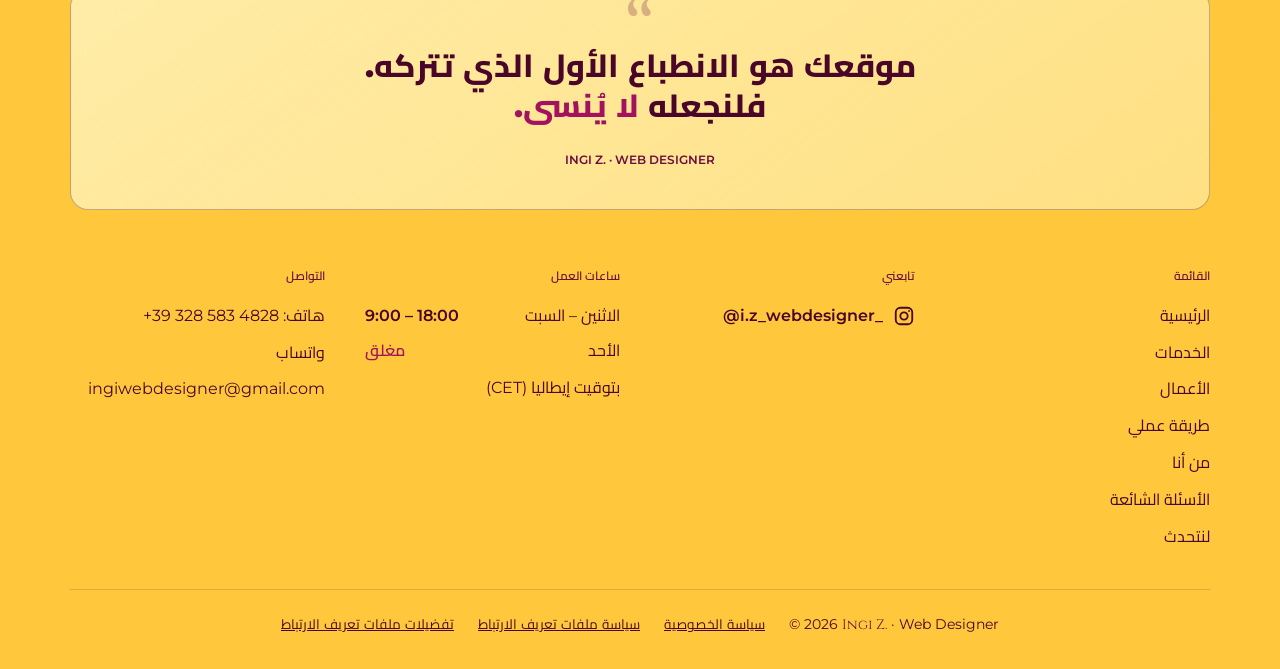
==== commit fab0b760: "Solo giallo e fucsia: sezioni alternate a due colori - Sezioni gialle con scritte fucsia scuro, sezi" ====
--- a/ar/index.html
+++ b/ar/index.html
@@ -10,7 +10,7 @@
   <link rel="apple-touch-icon" href="../assets/apple-touch-icon.png">
   <meta name="description" content="تصميم مواقع إلكترونية من كريمونا بإيطاليا: مواقع تعريفية ومتاجر Shopify وصفحات هبوط وحملات على وسائل التواصل للشركات وأصحاب المهن. مواقع سريعة ومناسبة للهاتف وسهلة الظهور على Google. عرض سعر مجاني.">
   <meta name="robots" content="index, follow, max-image-preview:large">
-  <meta name="theme-color" content="#FFF7F0">
+  <meta name="theme-color" content="#C2186F">
   <link rel="canonical" href="https://ingiwebdesigner.com/ar/">
   <link rel="alternate" hreflang="it" href="https://ingiwebdesigner.com/">
   <link rel="alternate" hreflang="en" href="https://ingiwebdesigner.com/en/">
--- a/style.css
+++ b/style.css
@@ -16,37 +16,15 @@
 }
 
 :root {
-  /* Palette "fucsia e giallo": base crema con aloni fucsia e gialli, testi prugna scuro */
-  --page:
-    radial-gradient(70vw 70vw at 105% 0%, rgba(255, 77, 166, .38), transparent 60%),
-    radial-gradient(60vw 60vw at -5% 28%, rgba(255, 200, 40, .42), transparent 60%),
-    radial-gradient(65vw 65vw at 105% 55%, rgba(255, 77, 166, .28), transparent 60%),
-    radial-gradient(60vw 60vw at -5% 82%, rgba(255, 200, 40, .38), transparent 60%),
-    radial-gradient(60vw 60vw at 100% 100%, rgba(255, 77, 166, .25), transparent 60%),
-    #FFF7F0;
+  /* Solo due colori: GIALLO e FUCSIA. Le sezioni si alternano:
+     gialle con scritte fucsia scuro, fucsia con scritte gialle (vedi "Temi" in fondo al file) */
+  --giallo: #FFC83C;
+  --giallo-chiaro: #FFF0B3;
   --fucsia: #FF4DA6;
-  --giallo: #FFC83C;
-  --bg: #FFF7F0;           /* superfici piene: lavori, modulo, finestre */
-  --surface: rgba(255, 255, 255, .45);   /* sezioni alternate, card: lasciano vedere la sfumatura */
-  --surface-2: rgba(255, 255, 255, .75);
-  --panel: #FFF7F0;        /* menu mobile e finestra servizi: pieni */
-  --line: rgba(42, 26, 48, .13);
-  --line-strong: rgba(42, 26, 48, .24);
-  --accent: #B0136A;       /* parole evidenziate nei titoli */
-  --accent-light: #8A1352; /* link piccoli e hover */
-  /* Fucsia pieno per fondi con testo bianco (contrasto 4.8:1 e 7.5:1) */
-  --accent-strong: #D61F7F;
-  --accent-deep: #A3125F;
-  --cream: #2A1A30;
-  --gold: #8A1352;         /* etichette e dettagli: fucsia scuro */
-  --gold-light: #6E4000;
-  --gold-dark: #F29B38;
-  --sunset: linear-gradient(120deg, var(--fucsia), var(--giallo));
-  --gold-gradient: linear-gradient(135deg, #D61F7F, #E08A00);
-  --text: #2A1A30;
-  --dark: #2A1A30;
-  --on-dark: #FFFFFF;
-  --muted: #4A3550;
+  --fucsia-medio: #C2186F;
+  --fucsia-scuro: #A3125F;
+  --fucsia-notte: #4A0629;
+  --gold-gradient: linear-gradient(135deg, #A3125F, #4A0629);
   --radius: 18px;
   color-scheme: light;
 }
@@ -66,7 +44,7 @@
 .skip-link:focus { top: 16px; }
 
 body {
-  background: var(--page);
+  background: var(--sec-bg);
   color: var(--text);
   font-family: "Montserrat", system-ui, sans-serif;
   line-height: 1.6;
@@ -84,7 +62,7 @@
 
 .accent { color: var(--accent); }
 /* Nei titoli la parola chiave ha un colpo di evidenziatore giallo */
-:is(h1, h2) .accent { background: linear-gradient(transparent 62%, rgba(255, 200, 60, .75) 0); padding: 0 .08em; }
+:is(h1, h2) .accent { background: linear-gradient(transparent 62%, var(--mark) 0); padding: 0 .08em; }
 
 .eyebrow {
   font-size: .8rem;
@@ -114,7 +92,7 @@
 /* Nav */
 .nav {
   position: sticky; top: 0; z-index: 10;
-  background: rgba(255, 240, 232, .72);
+  background: rgba(255, 200, 60, .88);
   backdrop-filter: blur(10px);
 }
 .nav__inner { display: flex; align-items: center; justify-content: space-between; height: 72px; }
@@ -181,7 +159,7 @@
 /* Blocchetti dei servizi: leggero riflesso di luce che segue il cursore */
 .card__luce {
   position: absolute; inset: 0; z-index: -1; pointer-events: none; border-radius: inherit;
-  background: radial-gradient(circle 260px at var(--px, 50%) var(--py, 50%), rgba(255, 255, 255, .12), transparent 70%);
+  background: radial-gradient(circle 260px at var(--px, 50%) var(--py, 50%), rgba(255, 200, 60, .18), transparent 70%);
   opacity: 0; transition: opacity .4s;
 }
 .card:hover .card__luce { opacity: 1; }
@@ -197,7 +175,7 @@
 .marquee {
   overflow: hidden;
   padding: 1.4rem 0;
-  background: var(--giallo);
+  background: var(--fucsia-notte);
   border-block: 1px solid var(--line-strong);
 }
 .marquee__track { display: flex; align-items: center; gap: 2.5rem; width: max-content; animation: scorri 60s linear infinite; }
@@ -207,9 +185,9 @@
   color: var(--accent-deep);
   transition: color .3s;
 }
-.marquee span:nth-of-type(odd) { color: var(--dark); }
-.marquee span:nth-of-type(even) { color: var(--accent-deep); }
-.marquee i { font-style: normal; font-size: 1.2rem; color: var(--accent-strong); }
+.marquee span:nth-of-type(odd) { color: var(--giallo); }
+.marquee span:nth-of-type(even) { color: var(--giallo-chiaro); }
+.marquee i { font-style: normal; font-size: 1.2rem; color: var(--fucsia); }
 @keyframes scorri { to { transform: translateX(-50%); } }
 
 /* Entrata dell'hero all'apertura della pagina, a cascata */
@@ -224,7 +202,7 @@
 
 /* Header: bordo oro e ombra dopo aver iniziato a scorrere */
 .nav { transition: box-shadow .3s, border-color .3s; border-bottom: 1px solid transparent; }
-.nav.is-scrolled { border-bottom-color: var(--line-strong); box-shadow: 0 10px 30px rgba(42, 26, 48, .12); }
+.nav.is-scrolled { border-bottom-color: var(--line-strong); box-shadow: 0 10px 30px rgba(74, 6, 41, .12); }
 
 @media (prefers-reduced-motion: reduce) {
   .hero__content > *, .mockups, .hero::before, .hero::after { animation: none !important; }
@@ -266,7 +244,7 @@
 /* Menu a scomparsa da destra */
 .drawer { position: fixed; inset: 0; z-index: 50; visibility: hidden; transition: visibility 0s .35s; }
 .drawer.is-open { visibility: visible; transition-delay: 0s; }
-.drawer__backdrop { position: absolute; inset: 0; background: rgba(42, 26, 48, .45); backdrop-filter: blur(3px); opacity: 0; transition: opacity .35s; }
+.drawer__backdrop { position: absolute; inset: 0; background: rgba(74, 6, 41, .45); backdrop-filter: blur(3px); opacity: 0; transition: opacity .35s; }
 .drawer.is-open .drawer__backdrop { opacity: 1; }
 .drawer__panel {
   position: absolute; top: 0; right: 0; bottom: 0;
@@ -311,9 +289,9 @@
   padding: 6rem 0;
   overflow: hidden;
   background:
-    radial-gradient(circle at 78% 45%, rgba(255, 255, 255, .35), transparent 42%),
+    radial-gradient(circle at 78% 45%, rgba(255, 200, 60, .3), transparent 42%),
     radial-gradient(circle at 10% 100%, rgba(255, 77, 166, .24), transparent 50%),
-    transparent;
+    var(--sec-bg);
 }
 .hero__inner { display: grid; grid-template-columns: 1.3fr 1fr; gap: 3rem; align-items: center; }
 .hero h1 { font-size: clamp(2.4rem, 6.5vw, 4.8rem); }
@@ -321,7 +299,7 @@
 .hero__actions { display: flex; flex-wrap: wrap; gap: 1rem; }
 
 .btn--ghost { box-shadow: none; background: transparent; border: 1.5px solid var(--dark); color: var(--dark); padding: calc(1rem - 1.5px) calc(2.2rem - 1.5px); }
-.btn--ghost:hover { background: rgba(255, 200, 60, .45); box-shadow: none; }
+.btn--ghost:hover { background: var(--surface); box-shadow: none; }
 
 /* Mockup animati: laptop + telefono davanti ai cerchi oro del logo */
 .mockups {
@@ -336,23 +314,23 @@
 .laptop { position: absolute; left: 2%; top: 22%; width: 82%; animation: float 7s ease-in-out infinite; }
 .laptop__screen {
   position: relative; aspect-ratio: 16 / 10; overflow: hidden;
-  background: #111114;
-  border: 1.6cqw solid #1d1d21; border-bottom-width: 2.4cqw;
+  background: #2E0418;
+  border: 1.6cqw solid #4A0629; border-bottom-width: 2.4cqw;
   border-radius: 2cqw 2cqw 0 0;
-  box-shadow: 0 0 0 1px #2c2c31, 0 4cqw 8cqw rgba(0, 0, 0, .6);
+  box-shadow: 0 0 0 1px #5E0B36, 0 4cqw 8cqw rgba(74, 6, 41, .6);
 }
 .laptop__base {
   height: 2.4cqw; margin: 0 -6%;
-  background: linear-gradient(#3a3a40, #1b1b1f);
+  background: linear-gradient(#6B0D3E, #3D0422);
   border-radius: 0 0 2.4cqw 2.4cqw;
 }
 
 .phone { position: absolute; right: 3%; bottom: 10%; width: 24%; animation: float 6s ease-in-out -2s infinite; }
 .phone__screen {
   aspect-ratio: 9 / 19; overflow: hidden;
-  background: #111114;
-  border: 1.2cqw solid #1d1d21; border-radius: 4cqw;
-  box-shadow: 0 0 0 1px #3a3a40, 0 4cqw 8cqw rgba(0, 0, 0, .7);
+  background: #2E0418;
+  border: 1.2cqw solid #4A0629; border-radius: 4cqw;
+  box-shadow: 0 0 0 1px #6B0D3E, 0 4cqw 8cqw rgba(74, 6, 41, .7);
 }
 
 /* Screenshot dei progetti: scorrono dall'alto in basso e tornano su */
@@ -367,7 +345,7 @@
   display: flex; flex-direction: column; gap: .2rem;
   padding: .7rem 1.1rem;
   font-size: clamp(.8rem, 2.8cqw, 1rem); font-weight: 700;
-  background: rgba(255, 255, 255, .85);
+  background: var(--giallo-chiaro);
   border: 1px solid var(--line-strong);
   border-radius: 14px;
   backdrop-filter: blur(6px);
@@ -382,7 +360,7 @@
   padding: .45em 1.1em;
   font-size: clamp(.65rem, 2.4cqw, .85rem); font-weight: 600;
   color: var(--gold-light);
-  background: rgba(255, 255, 255, .85);
+  background: var(--giallo-chiaro);
   border: 1px solid var(--line-strong);
   border-radius: 999px;
   backdrop-filter: blur(6px);
@@ -401,7 +379,7 @@
 
 /* Sezioni */
 .section { padding: 7rem 0; }
-.section--alt { background: var(--surface); }
+.section--alt { background: var(--sec-bg); }
 
 .grid { display: grid; grid-template-columns: repeat(auto-fit, minmax(260px, 1fr)); gap: 1.5rem; }
 .grid--services { grid-template-columns: repeat(3, 1fr); }
@@ -415,7 +393,7 @@
   background:
     radial-gradient(circle at 100% 0%, rgba(255, 200, 60, .5), transparent 45%),
     linear-gradient(160deg, var(--accent-strong), var(--accent-deep));
-  border: 1px solid rgba(255, 255, 255, .25);
+  border: 1px solid rgba(255, 200, 60, .35);
   border-radius: var(--radius);
   padding: 2.2rem;
   transition: transform .3s, box-shadow .3s, border-color .3s;
@@ -433,7 +411,7 @@
 .card::after {
   content: ""; position: absolute; right: 1.2rem; bottom: 1.2rem; z-index: -1;
   width: 70px; height: 70px;
-  background-image: radial-gradient(rgba(255, 255, 255, .5) 1.2px, transparent 1.4px);
+  background-image: radial-gradient(rgba(255, 200, 60, .6) 1.2px, transparent 1.4px);
   background-size: 12px 12px;
   opacity: .5; transition: opacity .3s, transform .3s;
 }
@@ -449,18 +427,18 @@
 .card__num {
   position: absolute; top: 1rem; right: 1.4rem;
   font-family: "Montserrat", sans-serif; font-size: 3.6rem; font-weight: 900; line-height: 1; letter-spacing: -.04em;
-  color: rgba(255, 255, 255, .22);
+  color: rgba(255, 240, 179, .25);
   transition: color .3s;
 }
-.card:hover .card__num { color: rgba(255, 255, 255, .45); }
+.card:hover .card__num { color: rgba(255, 200, 60, .55); }
 
 /* Icona fucsia su quadrato bianco */
 .card__icon {
   display: grid; place-items: center;
   width: 60px; height: 60px; margin-bottom: 1.6rem;
   border-radius: 16px;
-  background: #fff;
-  box-shadow: 0 10px 25px -8px rgba(120, 0, 50, .45);
+  background: var(--giallo-chiaro);
+  box-shadow: 0 10px 25px -8px rgba(74, 6, 41, .45);
   transition: transform .3s;
 }
 .card__icon svg { width: 28px; height: 28px; fill: none; stroke: var(--accent); stroke-width: 1.7; stroke-linecap: round; stroke-linejoin: round; }
@@ -472,19 +450,19 @@
 .card h3::after {
   content: ""; position: absolute; left: 0; bottom: 0;
   width: 36px; height: 3px; border-radius: 3px;
-  background: #fff;
+  background: var(--giallo);
   transition: width .3s;
 }
 .card:hover h3::after { width: 80px; }
-.card p { color: rgba(255, 255, 255, .92); flex: 1; }
+.card p { color: var(--giallo-chiaro); flex: 1; }
 .card__more {
   align-self: flex-start; margin-top: 1.5rem;
   background: none; border: 0; padding: 0; cursor: pointer;
-  font: inherit; font-weight: 700; color: #fff;
+  font: inherit; font-weight: 700; color: var(--giallo);
 }
 .card__more span { display: inline-block; transition: transform .2s; }
 .card__more:hover span { transform: translateX(4px); }
-.card__more:focus-visible { outline: 2px solid #fff; outline-offset: 4px; }
+.card__more:focus-visible { outline: 2px solid var(--giallo); outline-offset: 4px; }
 
 /* Finestra dettagli servizio */
 .modal {
@@ -498,7 +476,7 @@
   border-radius: var(--radius);
   overflow-y: auto;
 }
-.modal::backdrop { background: rgba(42, 26, 48, .45); backdrop-filter: blur(4px); }
+.modal::backdrop { background: rgba(74, 6, 41, .45); backdrop-filter: blur(4px); }
 .modal[open] { animation: modal-in .25s ease-out; }
 @keyframes modal-in { from { opacity: 0; transform: translateY(16px); } }
 .modal__close {
@@ -531,10 +509,10 @@
   transition: border-color .2s, transform .2s;
 }
 .work:hover { border-color: var(--accent); transform: translateY(-4px); }
-.work__visual { background: linear-gradient(135deg, #FFD3E8, #FFE9A6); display: grid; place-items: center; padding: 2rem; min-height: 280px; }
-.browser { width: 100%; max-width: 440px; border-radius: 10px; overflow: hidden; background: #fff; box-shadow: 0 20px 40px rgba(0, 0, 0, .35); }
-.browser__bar { display: flex; align-items: center; gap: 6px; padding: 8px 12px; background: #1d1d21; }
-.browser__bar i { width: 9px; height: 9px; border-radius: 50%; background: #3a3a40; }
+.work__visual { background: linear-gradient(135deg, #FF4DA6, #FFC83C); display: grid; place-items: center; padding: 2rem; min-height: 280px; }
+.browser { width: 100%; max-width: 440px; border-radius: 10px; overflow: hidden; background: #fff; box-shadow: 0 20px 40px rgba(74, 6, 41, .35); }
+.browser__bar { display: flex; align-items: center; gap: 6px; padding: 8px 12px; background: #4A0629; }
+.browser__bar i { width: 9px; height: 9px; border-radius: 50%; background: #6B0D3E; }
 .browser__bar i:first-child { background: var(--accent); }
 .browser__bar span { margin-left: 10px; font-size: .7rem; color: var(--muted); }
 .browser__view { aspect-ratio: 16 / 10; overflow: hidden; }
@@ -559,7 +537,7 @@
   display: block; width: 100%; height: auto;
   border: 1px solid var(--line-strong);
   border-radius: var(--radius);
-  box-shadow: 0 25px 50px rgba(0, 0, 0, .35);
+  box-shadow: 0 25px 50px rgba(74, 6, 41, .35);
 }
 .about p:not(.eyebrow) { color: var(--muted); font-size: 1.1rem; margin-bottom: 1rem; }
 .stats { display: flex; flex-wrap: wrap; gap: 2rem 3rem; margin-top: 2rem; padding-top: 2rem; border-top: 1px solid var(--line-strong); }
@@ -637,8 +615,8 @@
 /* CTA */
 .contact {
   background:
-    radial-gradient(circle at 100% 0%, rgba(255, 77, 166, .16), transparent 45%),
-    var(--surface);
+    radial-gradient(circle at 100% 0%, rgba(255, 77, 166, .45), transparent 50%),
+    var(--sec-bg);
 }
 .contact__inner { display: grid; grid-template-columns: 1fr 1.5fr; gap: 4rem; align-items: start; }
 .contact__intro h2 { margin-bottom: 1.2rem; }
@@ -659,8 +637,8 @@
 .contact__icon svg .fill { fill: var(--gold-light); stroke: none; transition: fill .2s; }
 .contact__direct a:hover { color: var(--accent); }
 .contact__direct a:hover .contact__icon { background: var(--accent-strong); border-color: var(--accent-strong); }
-.contact__direct a:hover .contact__icon svg { stroke: #fff; }
-.contact__direct a:hover .contact__icon svg .fill { fill: #fff; }
+.contact__direct a:hover .contact__icon svg { stroke: var(--on-dark); }
+.contact__direct a:hover .contact__icon svg .fill { fill: var(--on-dark); }
 
 /* Modulo */
 .form {
@@ -683,7 +661,7 @@
   transition: border-color .2s;
 }
 .field textarea { resize: vertical; }
-.field input::placeholder, .field textarea::placeholder { color: #6E5A72; }
+.field input::placeholder, .field textarea::placeholder { color: var(--muted); }
 .field input:focus, .field select:focus, .field textarea:focus { outline: none; border-color: var(--gold); }
 
 .chips { display: flex; flex-wrap: wrap; gap: .6rem; }
@@ -790,11 +768,11 @@
   position: fixed; right: 20px; bottom: 76px; z-index: 20;
   display: grid; place-items: center;
   width: 60px; height: 60px; border-radius: 50%;
-  background: #1FAF54; color: #fff;
-  box-shadow: 0 10px 25px rgba(0, 0, 0, .4);
+  background: var(--fucsia-scuro); color: var(--giallo);
+  box-shadow: 0 10px 25px rgba(74, 6, 41, .4);
   transition: transform .2s, background .2s;
 }
-.wa-float:hover { background: #178C43; transform: scale(1.08); }
+.wa-float:hover { background: var(--fucsia-notte); transform: scale(1.08); }
 .wa-float:focus-visible { outline: 3px solid var(--gold); outline-offset: 3px; }
 /* Nasconde il pulsante mentre il menu mobile è aperto */
 body:has(.drawer.is-open) .wa-float { opacity: 0; pointer-events: none; }
@@ -875,3 +853,55 @@
 @media (max-width: 480px) {
   html[dir="rtl"] .nav__inner > .lang { margin-right: auto; }
 }
+
+/* ---------- Temi: solo giallo e fucsia ----------
+   Tema giallo: fondo giallo, scritte fucsia scuro. Tema fucsia: fondo fucsia, scritte gialle.
+   I componenti usano queste variabili, quindi si adattano alla sezione in cui si trovano.
+   Contrasti verificati: testo >= 4.5:1, parole chiave dei titoli >= 3:1 */
+:root,
+.nav, .footer, .section, .work, .form, .modal, .drawer__panel, .mockups__caption, .badge, .card__icon {
+  --sec-bg: var(--giallo);
+  --text: var(--fucsia-notte);          /* 10:1 sul giallo */
+  --cream: var(--fucsia-notte);
+  --muted: #5E0B36;                     /* 8.6:1 */
+  --gold: #6B0D3E;                      /* etichette, 7.7:1 */
+  --gold-light: #5E0B36;
+  --accent: var(--fucsia-scuro);        /* parole chiave, 4.8:1 */
+  --accent-light: var(--fucsia-scuro);
+  --accent-strong: var(--fucsia-scuro); /* bottoni: scritta gialla chiara 6.5:1 */
+  --accent-deep: var(--fucsia-notte);
+  --on-dark: var(--giallo-chiaro);
+  --dark: var(--fucsia-notte);
+  --bg: var(--giallo-chiaro);
+  --panel: var(--giallo-chiaro);
+  --surface: rgba(255, 240, 179, .6);
+  --surface-2: rgba(255, 240, 179, .9);
+  --line: rgba(74, 6, 41, .16);
+  --line-strong: rgba(74, 6, 41, .3);
+  --mark: rgba(255, 77, 166, .4);       /* evidenziatore fucsia sotto le parole chiave */
+  color: var(--text);
+}
+.hero, .section--alt, .contact {
+  --sec-bg: var(--fucsia-medio);
+  --text: var(--giallo-chiaro);         /* 5:1 sul fucsia */
+  --cream: var(--giallo-chiaro);
+  --muted: #FFE48A;                     /* 4.6:1 */
+  --gold: #FFE48A;
+  --gold-light: var(--giallo-chiaro);
+  --accent: var(--giallo);              /* parole chiave dei titoli grandi, 3.7:1 */
+  --accent-light: var(--giallo-chiaro);
+  --accent-strong: var(--giallo);       /* bottoni gialli con scritta fucsia notte, 10:1 */
+  --accent-deep: #FFE48A;
+  --on-dark: var(--fucsia-notte);
+  --dark: var(--giallo-chiaro);
+  --surface: rgba(74, 6, 41, .2);
+  --surface-2: rgba(74, 6, 41, .3);
+  --line: rgba(255, 240, 179, .22);
+  --line-strong: rgba(255, 240, 179, .4);
+  --mark: rgba(74, 6, 41, .35);
+  color: var(--text);
+}
+/* Il menu in alto ha uno sfondo semitrasparente giallo, non pieno */
+.nav { background: rgba(255, 200, 60, .9); }
+/* Le card dei lavori e il modulo restano chiari anche dentro le sezioni fucsia (ereditano il tema giallo sopra) */
+.work, .form { background: var(--giallo-chiaro); }
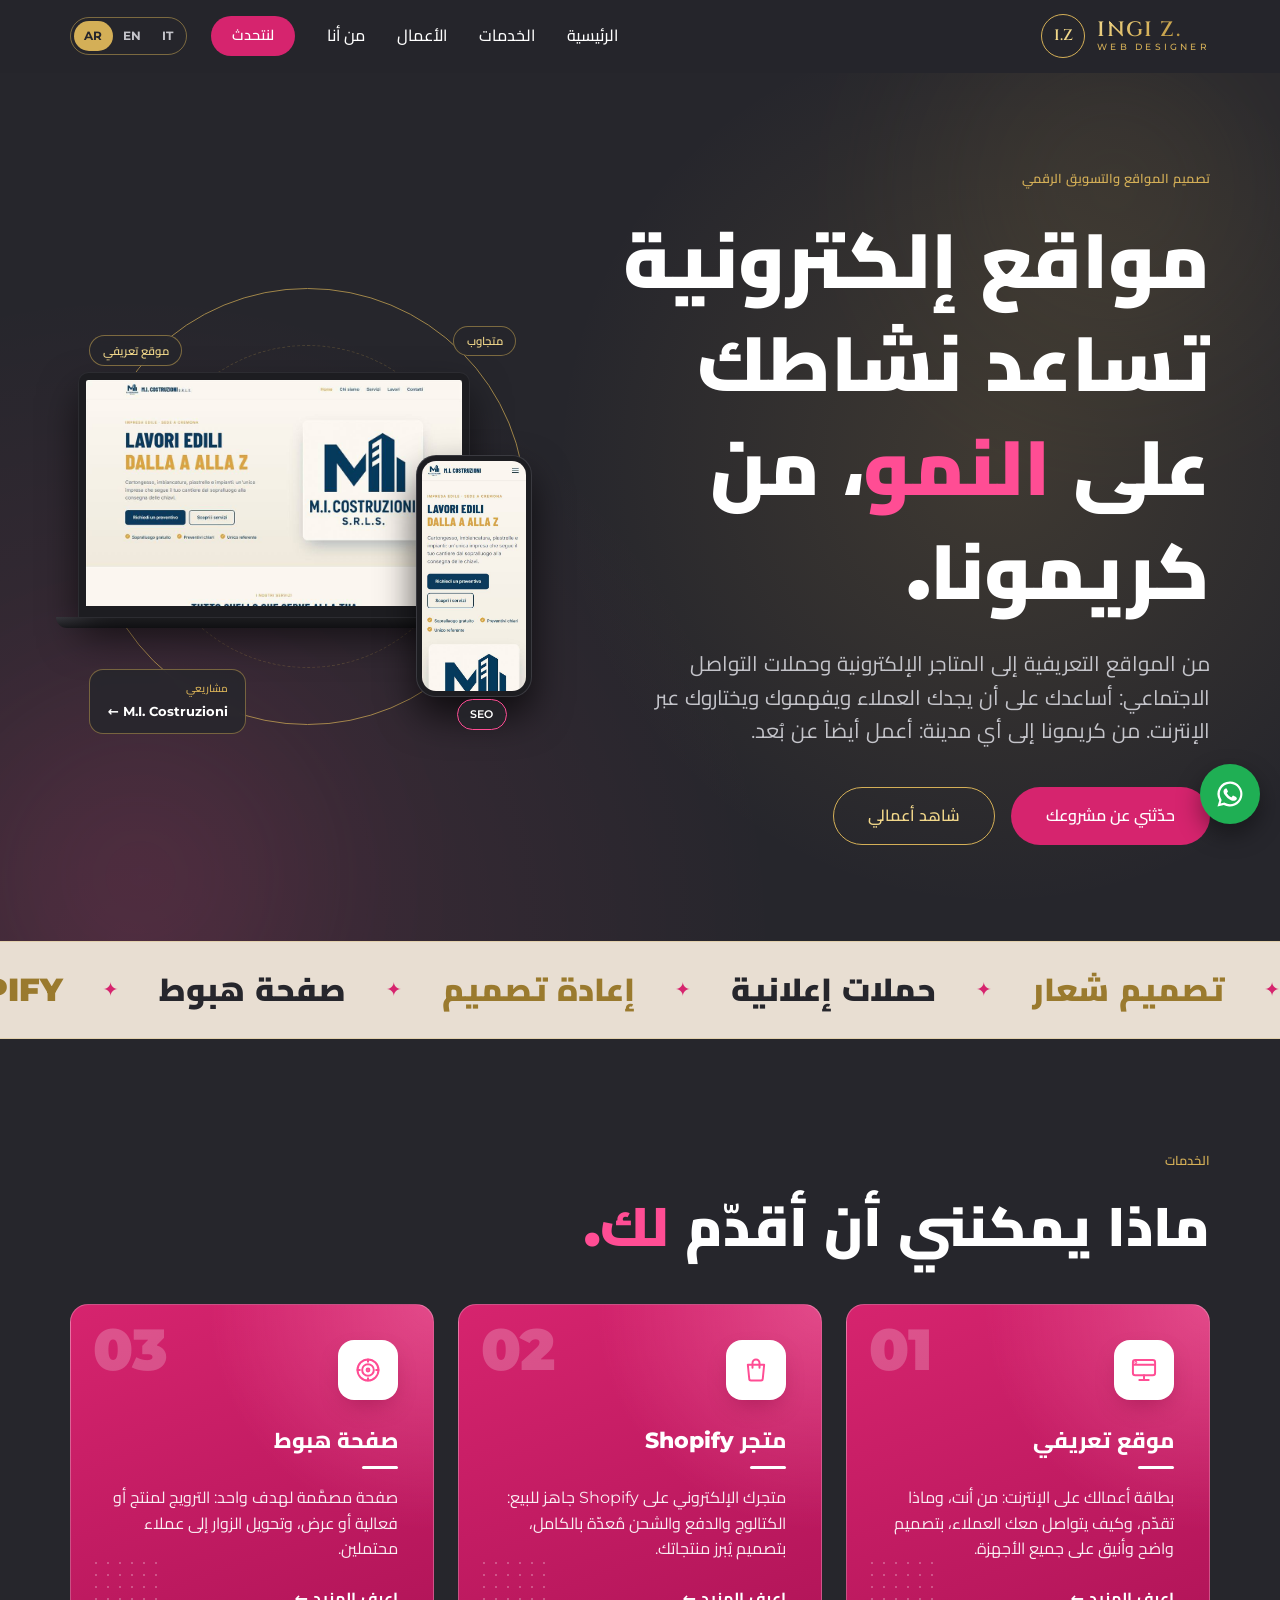
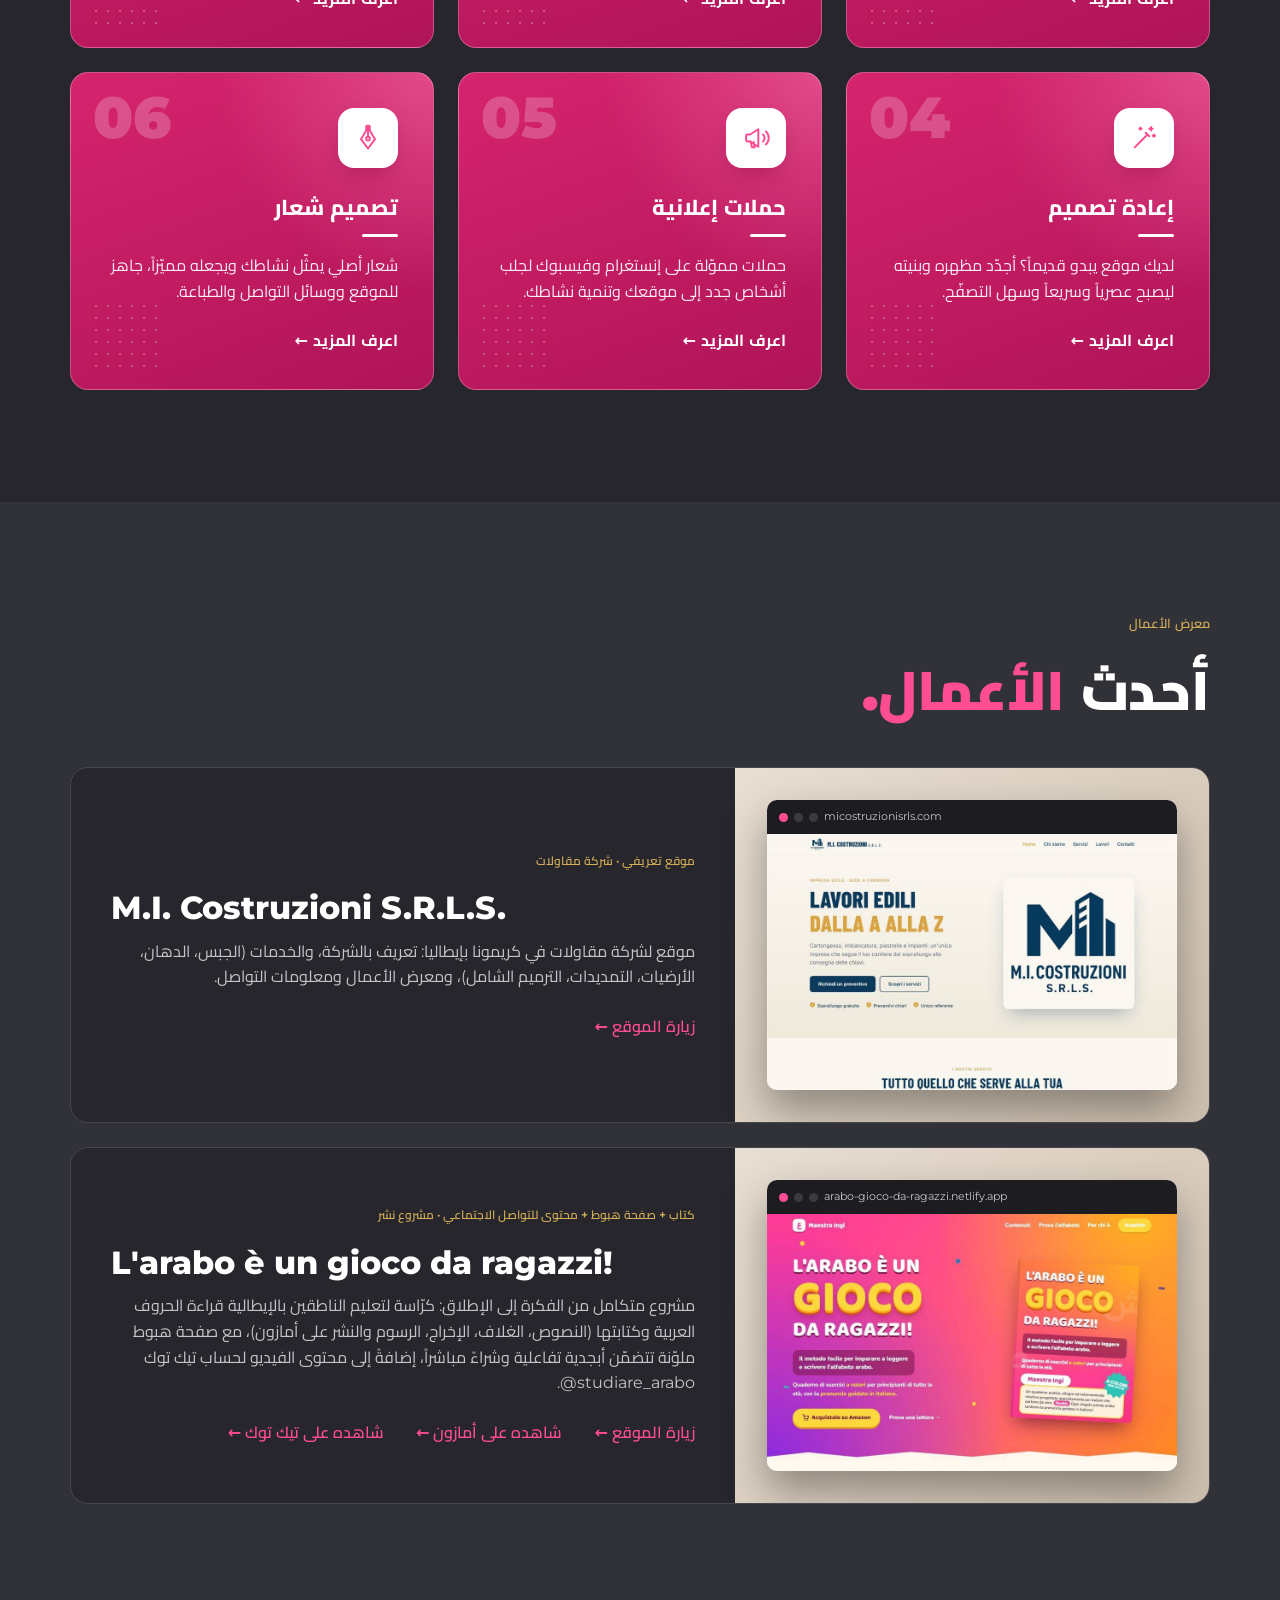
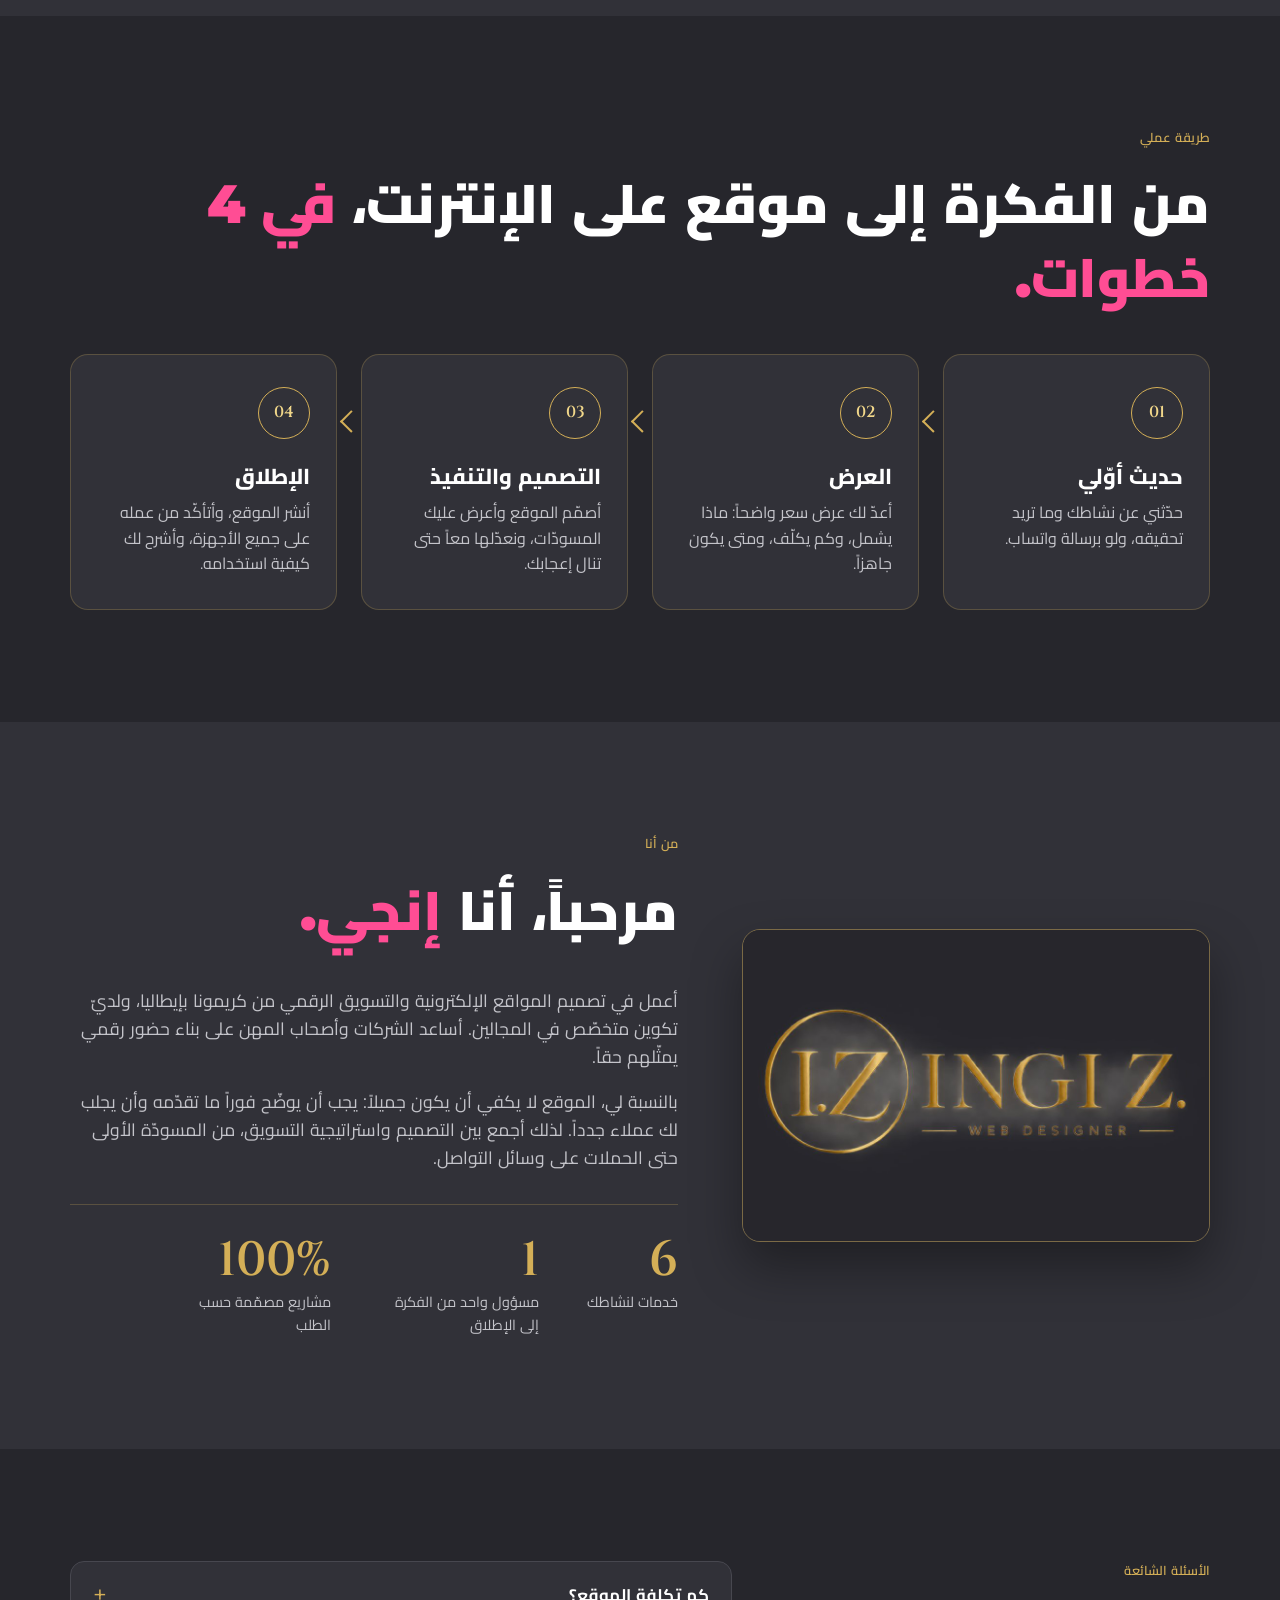
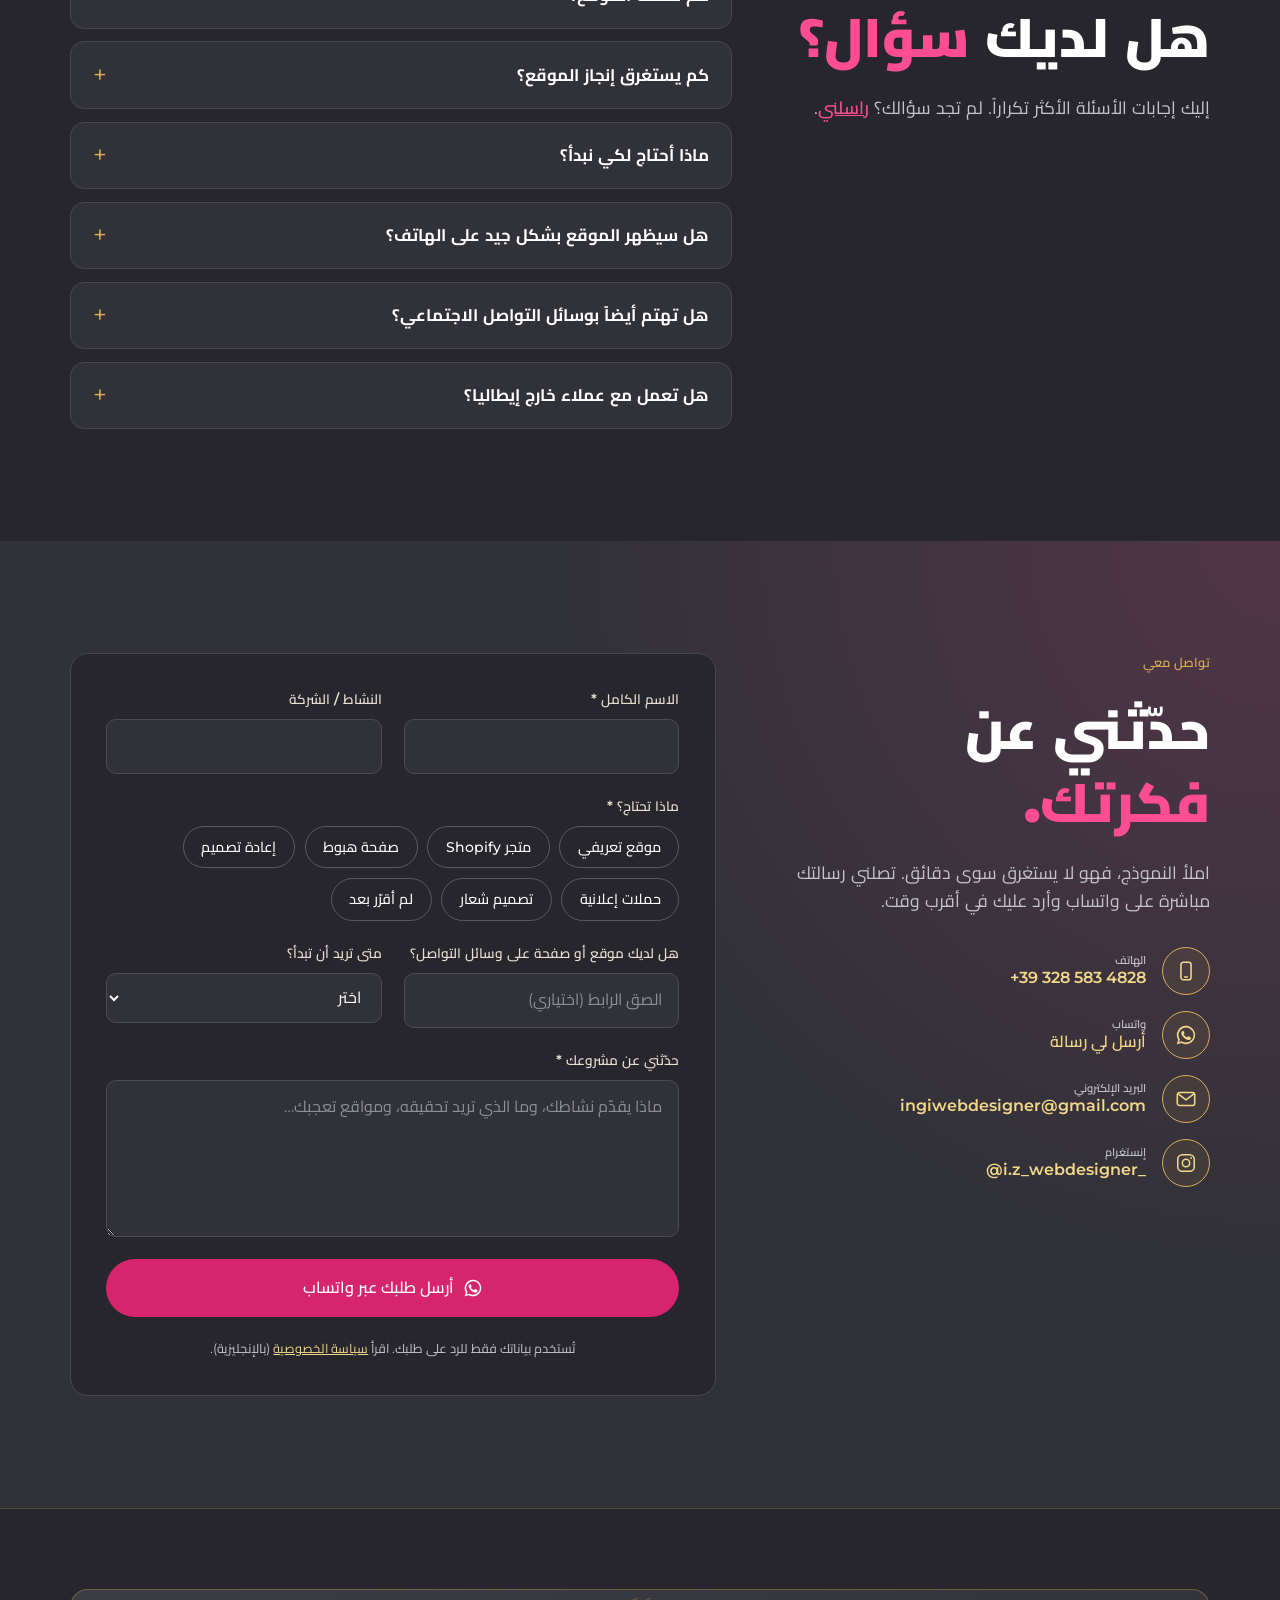
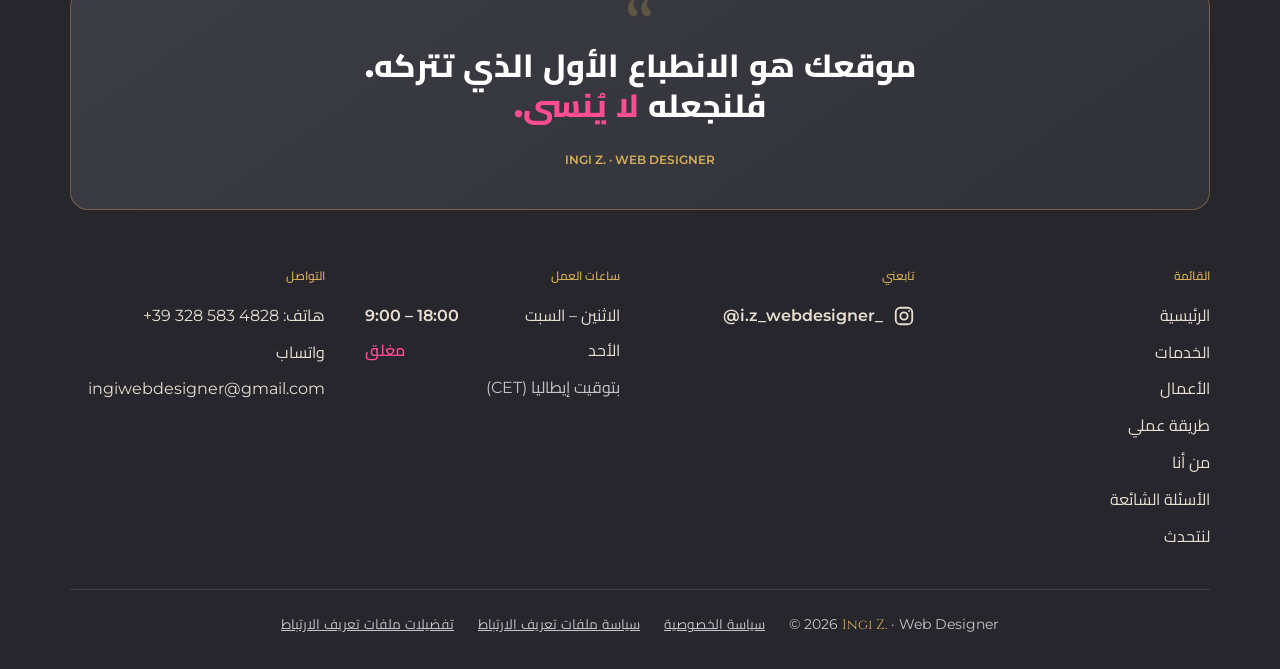
==== commit e6f29454: "Ripristino dei colori originali (antracite, fucsia e oro) Torna la palette precedente ai test di ogg" ====
--- a/ar/index.html
+++ b/ar/index.html
@@ -10,7 +10,7 @@
   <link rel="apple-touch-icon" href="../assets/apple-touch-icon.png">
   <meta name="description" content="تصميم مواقع إلكترونية من كريمونا بإيطاليا: مواقع تعريفية ومتاجر Shopify وصفحات هبوط وحملات على وسائل التواصل للشركات وأصحاب المهن. مواقع سريعة ومناسبة للهاتف وسهلة الظهور على Google. عرض سعر مجاني.">
   <meta name="robots" content="index, follow, max-image-preview:large">
-  <meta name="theme-color" content="#C2186F">
+  <meta name="theme-color" content="#26262C">
   <link rel="canonical" href="https://ingiwebdesigner.com/ar/">
   <link rel="alternate" hreflang="it" href="https://ingiwebdesigner.com/">
   <link rel="alternate" hreflang="en" href="https://ingiwebdesigner.com/en/">
--- a/style.css
+++ b/style.css
@@ -16,17 +16,23 @@
 }
 
 :root {
-  /* Solo due colori: GIALLO e FUCSIA. Le sezioni si alternano:
-     gialle con scritte fucsia scuro, fucsia con scritte gialle (vedi "Temi" in fondo al file) */
-  --giallo: #FFC83C;
-  --giallo-chiaro: #FFF0B3;
-  --fucsia: #FF4DA6;
-  --fucsia-medio: #C2186F;
-  --fucsia-scuro: #A3125F;
-  --fucsia-notte: #4A0629;
-  --gold-gradient: linear-gradient(135deg, #A3125F, #4A0629);
+  --bg: #26262C;
+  --surface: #313138;
+  --surface-2: #3C3C44;
+  --accent: #FF4D94;
+  --accent-light: #FF7DB2;
+  /* Fucsia più profondo per i fondi con testo bianco (contrasto leggibile) */
+  --accent-strong: #D6246E;
+  --accent-deep: #B01458;
+  --cream: #E8DED2;
+  --gold: #D4AF57;
+  --gold-light: #F1D78A;
+  --gold-dark: #9A7A2E;
+  --gold-gradient: linear-gradient(135deg, var(--gold-light), var(--gold) 50%, var(--gold-dark));
+  --text: #FFFFFF;
+  --muted: #C4C4CA;
   --radius: 18px;
-  color-scheme: light;
+  color-scheme: dark;
 }
 
 * { box-sizing: border-box; margin: 0; padding: 0; }
@@ -39,12 +45,12 @@
 .skip-link {
   position: absolute; left: 16px; top: -100px; z-index: 100;
   padding: .7rem 1.2rem; border-radius: 10px;
-  background: var(--dark); color: var(--on-dark); font-weight: 700;
+  background: var(--gold); color: var(--bg); font-weight: 700;
 }
 .skip-link:focus { top: 16px; }
 
 body {
-  background: var(--sec-bg);
+  background: var(--bg);
   color: var(--text);
   font-family: "Montserrat", system-ui, sans-serif;
   line-height: 1.6;
@@ -61,8 +67,6 @@
 h3 { font-size: 1.35rem; font-weight: 800; margin-bottom: .6rem; }
 
 .accent { color: var(--accent); }
-/* Nei titoli la parola chiave ha un colpo di evidenziatore giallo */
-:is(h1, h2) .accent { background: linear-gradient(transparent 62%, var(--mark) 0); padding: 0 .08em; }
 
 .eyebrow {
   font-size: .8rem;
@@ -77,22 +81,21 @@
 .btn {
   display: inline-block;
   background: var(--accent-strong);
-  color: var(--on-dark);
-  font-weight: 700;
+  color: var(--text);
+  font-weight: 600;
   padding: 1rem 2.2rem;
   border-radius: 999px;
-  box-shadow: 0 10px 24px -10px rgba(214, 31, 127, .55);
-  transition: background .2s, transform .2s, box-shadow .2s;
-}
-.btn:hover { background: var(--accent-deep); transform: translateY(-2px); box-shadow: 0 14px 28px -12px rgba(255, 201, 74, .7); }
+  transition: background .2s, transform .2s;
+}
+.btn:hover { background: var(--accent-deep); transform: translateY(-2px); }
 .btn--small { padding: .55rem 1.3rem; font-size: .9rem; }
-.btn--light { background: #fff; color: var(--accent); }
-.btn--light:hover { background: var(--bg); }
+.btn--light { background: var(--text); color: var(--accent); }
+.btn--light:hover { background: var(--cream); }
 
 /* Nav */
 .nav {
   position: sticky; top: 0; z-index: 10;
-  background: rgba(255, 200, 60, .88);
+  background: rgba(38, 38, 44, .85);
   backdrop-filter: blur(10px);
 }
 .nav__inner { display: flex; align-items: center; justify-content: space-between; height: 72px; }
@@ -142,8 +145,8 @@
   width: 46vmax; height: 46vmax; border-radius: 50%;
   filter: blur(70px); opacity: .35;
 }
-.hero::before { top: -14vmax; right: -10vmax; background: radial-gradient(circle, rgba(255, 236, 160, .7), transparent 65%); animation: luce-1 30s ease-in-out infinite alternate; }
-.hero::after { bottom: -18vmax; left: -12vmax; background: radial-gradient(circle, rgba(255, 77, 166, .35), transparent 65%); animation: luce-2 36s ease-in-out infinite alternate; }
+.hero::before { top: -14vmax; right: -10vmax; background: radial-gradient(circle, rgba(212, 175, 87, .35), transparent 65%); animation: luce-1 30s ease-in-out infinite alternate; }
+.hero::after { bottom: -18vmax; left: -12vmax; background: radial-gradient(circle, rgba(255, 77, 148, .35), transparent 65%); animation: luce-2 36s ease-in-out infinite alternate; }
 .hero__inner { position: relative; z-index: 1; }
 @keyframes luce-1 { to { transform: translate(-6vmax, 7vmax) scale(1.08); } }
 @keyframes luce-2 { to { transform: translate(7vmax, -5vmax) scale(.95); } }
@@ -159,7 +162,7 @@
 /* Blocchetti dei servizi: leggero riflesso di luce che segue il cursore */
 .card__luce {
   position: absolute; inset: 0; z-index: -1; pointer-events: none; border-radius: inherit;
-  background: radial-gradient(circle 260px at var(--px, 50%) var(--py, 50%), rgba(255, 200, 60, .18), transparent 70%);
+  background: radial-gradient(circle 260px at var(--px, 50%) var(--py, 50%), rgba(255, 255, 255, .12), transparent 70%);
   opacity: 0; transition: opacity .4s;
 }
 .card:hover .card__luce { opacity: 1; }
@@ -175,19 +178,18 @@
 .marquee {
   overflow: hidden;
   padding: 1.4rem 0;
-  background: var(--fucsia-notte);
-  border-block: 1px solid var(--line-strong);
+  background: var(--cream);
+  border-block: 1px solid rgba(212, 175, 87, .3);
 }
 .marquee__track { display: flex; align-items: center; gap: 2.5rem; width: max-content; animation: scorri 60s linear infinite; }
 .marquee:hover .marquee__track { animation-play-state: paused; }
 .marquee span {
   font-size: clamp(1.3rem, 3vw, 2rem); font-weight: 900; letter-spacing: -.02em; text-transform: uppercase; white-space: nowrap;
-  color: var(--accent-deep);
+  color: var(--gold-dark);
   transition: color .3s;
 }
-.marquee span:nth-of-type(odd) { color: var(--giallo); }
-.marquee span:nth-of-type(even) { color: var(--giallo-chiaro); }
-.marquee i { font-style: normal; font-size: 1.2rem; color: var(--fucsia); }
+.marquee span:nth-of-type(odd) { color: var(--bg); }
+.marquee i { font-style: normal; font-size: 1.2rem; color: var(--accent-strong); }
 @keyframes scorri { to { transform: translateX(-50%); } }
 
 /* Entrata dell'hero all'apertura della pagina, a cascata */
@@ -202,7 +204,7 @@
 
 /* Header: bordo oro e ombra dopo aver iniziato a scorrere */
 .nav { transition: box-shadow .3s, border-color .3s; border-bottom: 1px solid transparent; }
-.nav.is-scrolled { border-bottom-color: var(--line-strong); box-shadow: 0 10px 30px rgba(74, 6, 41, .12); }
+.nav.is-scrolled { border-bottom-color: rgba(212, 175, 87, .3); box-shadow: 0 10px 30px rgba(0, 0, 0, .3); }
 
 @media (prefers-reduced-motion: reduce) {
   .hero__content > *, .mockups, .hero::before, .hero::after { animation: none !important; }
@@ -212,7 +214,7 @@
 /* Selettore lingua IT | EN */
 .lang {
   display: flex; align-items: center; margin-left: 1.5rem;
-  border: 1px solid var(--line-strong); border-radius: 999px;
+  border: 1px solid rgba(212, 175, 87, .5); border-radius: 999px;
   padding: 3px;
 }
 .lang a {
@@ -222,7 +224,7 @@
   transition: color .2s, background .2s;
 }
 .lang a:hover { color: var(--gold-light); }
-.lang a[aria-current="page"] { background: var(--dark); color: var(--on-dark); }
+.lang a[aria-current="page"] { background: var(--gold); color: var(--bg); }
 /* Versione nel menu mobile: più grande, sopra il bottone */
 .lang--drawer { align-self: flex-start; margin: 1.8rem 0 1.5rem; }
 .lang--drawer a { padding: .5rem 1rem; font-size: .85rem; letter-spacing: .02em; }
@@ -244,7 +246,7 @@
 /* Menu a scomparsa da destra */
 .drawer { position: fixed; inset: 0; z-index: 50; visibility: hidden; transition: visibility 0s .35s; }
 .drawer.is-open { visibility: visible; transition-delay: 0s; }
-.drawer__backdrop { position: absolute; inset: 0; background: rgba(74, 6, 41, .45); backdrop-filter: blur(3px); opacity: 0; transition: opacity .35s; }
+.drawer__backdrop { position: absolute; inset: 0; background: rgba(0, 0, 0, .55); backdrop-filter: blur(3px); opacity: 0; transition: opacity .35s; }
 .drawer.is-open .drawer__backdrop { opacity: 1; }
 .drawer__panel {
   position: absolute; top: 0; right: 0; bottom: 0;
@@ -252,9 +254,9 @@
   display: flex; flex-direction: column;
   padding: 1.2rem 1.6rem 2rem;
   background:
-    radial-gradient(circle at 100% 100%, rgba(255, 77, 166, .2), transparent 50%),
-    var(--panel);
-  border-left: 1px solid var(--line-strong);
+    radial-gradient(circle at 100% 100%, rgba(255, 77, 148, .2), transparent 50%),
+    var(--surface);
+  border-left: 1px solid rgba(212, 175, 87, .35);
   overflow-y: auto;
   transform: translateX(100%);
   transition: transform .35s ease;
@@ -266,13 +268,13 @@
   background: var(--surface-2); border: 0; cursor: pointer;
   color: var(--text); font-size: 1.6rem; line-height: 1;
 }
-.drawer__close:hover { background: var(--accent-strong); color: var(--on-dark); }
+.drawer__close:hover { background: var(--accent-strong); }
 .drawer__links { display: flex; flex-direction: column; }
 .drawer__links a {
   display: flex; align-items: baseline; gap: 1rem;
   padding: .8rem 0;
   font-size: 1.25rem; font-weight: 700;
-  border-bottom: 1px solid var(--line-strong);
+  border-bottom: 1px solid rgba(212, 175, 87, .2);
   transition: color .2s, padding-left .2s;
 }
 .drawer__links a span { min-width: 1.4rem; font-family: "Cinzel", Georgia, serif; font-size: .8rem; font-weight: 600; color: var(--gold); }
@@ -289,17 +291,17 @@
   padding: 6rem 0;
   overflow: hidden;
   background:
-    radial-gradient(circle at 78% 45%, rgba(255, 200, 60, .3), transparent 42%),
-    radial-gradient(circle at 10% 100%, rgba(255, 77, 166, .24), transparent 50%),
-    var(--sec-bg);
+    radial-gradient(circle at 78% 45%, rgba(212, 175, 87, .14), transparent 40%),
+    radial-gradient(circle at 10% 100%, rgba(255, 77, 148, .12), transparent 45%),
+    var(--bg);
 }
 .hero__inner { display: grid; grid-template-columns: 1.3fr 1fr; gap: 3rem; align-items: center; }
 .hero h1 { font-size: clamp(2.4rem, 6.5vw, 4.8rem); }
 .hero__sub { font-size: clamp(1.05rem, 2vw, 1.3rem); color: var(--muted); margin: 1.5rem 0 2.5rem; max-width: 42ch; }
 .hero__actions { display: flex; flex-wrap: wrap; gap: 1rem; }
 
-.btn--ghost { box-shadow: none; background: transparent; border: 1.5px solid var(--dark); color: var(--dark); padding: calc(1rem - 1.5px) calc(2.2rem - 1.5px); }
-.btn--ghost:hover { background: var(--surface); box-shadow: none; }
+.btn--ghost { background: transparent; border: 1.5px solid var(--gold); color: var(--gold-light); padding: calc(1rem - 1.5px) calc(2.2rem - 1.5px); }
+.btn--ghost:hover { background: rgba(212, 175, 87, .12); }
 
 /* Mockup animati: laptop + telefono davanti ai cerchi oro del logo */
 .mockups {
@@ -309,28 +311,28 @@
   container-type: inline-size;
 }
 .hero__emblem-ring { position: absolute; inset: 4%; border: 1.5px solid var(--gold); border-radius: 50%; opacity: .7; }
-.hero__emblem-ring--inner { inset: 16%; border-color: var(--line-strong); border-style: dashed; animation: spin 40s linear infinite; }
+.hero__emblem-ring--inner { inset: 16%; border-color: rgba(212, 175, 87, .3); border-style: dashed; animation: spin 40s linear infinite; }
 
 .laptop { position: absolute; left: 2%; top: 22%; width: 82%; animation: float 7s ease-in-out infinite; }
 .laptop__screen {
   position: relative; aspect-ratio: 16 / 10; overflow: hidden;
-  background: #2E0418;
-  border: 1.6cqw solid #4A0629; border-bottom-width: 2.4cqw;
+  background: #111114;
+  border: 1.6cqw solid #1d1d21; border-bottom-width: 2.4cqw;
   border-radius: 2cqw 2cqw 0 0;
-  box-shadow: 0 0 0 1px #5E0B36, 0 4cqw 8cqw rgba(74, 6, 41, .6);
+  box-shadow: 0 0 0 1px #2c2c31, 0 4cqw 8cqw rgba(0, 0, 0, .6);
 }
 .laptop__base {
   height: 2.4cqw; margin: 0 -6%;
-  background: linear-gradient(#6B0D3E, #3D0422);
+  background: linear-gradient(#3a3a40, #1b1b1f);
   border-radius: 0 0 2.4cqw 2.4cqw;
 }
 
 .phone { position: absolute; right: 3%; bottom: 10%; width: 24%; animation: float 6s ease-in-out -2s infinite; }
 .phone__screen {
   aspect-ratio: 9 / 19; overflow: hidden;
-  background: #2E0418;
-  border: 1.2cqw solid #4A0629; border-radius: 4cqw;
-  box-shadow: 0 0 0 1px #6B0D3E, 0 4cqw 8cqw rgba(74, 6, 41, .7);
+  background: #111114;
+  border: 1.2cqw solid #1d1d21; border-radius: 4cqw;
+  box-shadow: 0 0 0 1px #3a3a40, 0 4cqw 8cqw rgba(0, 0, 0, .7);
 }
 
 /* Screenshot dei progetti: scorrono dall'alto in basso e tornano su */
@@ -345,8 +347,8 @@
   display: flex; flex-direction: column; gap: .2rem;
   padding: .7rem 1.1rem;
   font-size: clamp(.8rem, 2.8cqw, 1rem); font-weight: 700;
-  background: var(--giallo-chiaro);
-  border: 1px solid var(--line-strong);
+  background: rgba(38, 38, 44, .85);
+  border: 1px solid rgba(212, 175, 87, .45);
   border-radius: 14px;
   backdrop-filter: blur(6px);
   transition: border-color .2s;
@@ -360,8 +362,8 @@
   padding: .45em 1.1em;
   font-size: clamp(.65rem, 2.4cqw, .85rem); font-weight: 600;
   color: var(--gold-light);
-  background: var(--giallo-chiaro);
-  border: 1px solid var(--line-strong);
+  background: rgba(38, 38, 44, .85);
+  border: 1px solid rgba(212, 175, 87, .5);
   border-radius: 999px;
   backdrop-filter: blur(6px);
   animation: float 5s ease-in-out infinite;
@@ -379,7 +381,7 @@
 
 /* Sezioni */
 .section { padding: 7rem 0; }
-.section--alt { background: var(--sec-bg); }
+.section--alt { background: var(--surface); }
 
 .grid { display: grid; grid-template-columns: repeat(auto-fit, minmax(260px, 1fr)); gap: 1.5rem; }
 .grid--services { grid-template-columns: repeat(3, 1fr); }
@@ -389,11 +391,10 @@
 .card {
   position: relative; isolation: isolate; overflow: hidden;
   display: flex; flex-direction: column;
-  color: var(--on-dark);
   background:
-    radial-gradient(circle at 100% 0%, rgba(255, 200, 60, .5), transparent 45%),
+    radial-gradient(circle at 100% 0%, rgba(255, 125, 178, .45), transparent 45%),
     linear-gradient(160deg, var(--accent-strong), var(--accent-deep));
-  border: 1px solid rgba(255, 200, 60, .35);
+  border: 1px solid rgba(255, 255, 255, .25);
   border-radius: var(--radius);
   padding: 2.2rem;
   transition: transform .3s, box-shadow .3s, border-color .3s;
@@ -411,14 +412,14 @@
 .card::after {
   content: ""; position: absolute; right: 1.2rem; bottom: 1.2rem; z-index: -1;
   width: 70px; height: 70px;
-  background-image: radial-gradient(rgba(255, 200, 60, .6) 1.2px, transparent 1.4px);
+  background-image: radial-gradient(rgba(255, 255, 255, .5) 1.2px, transparent 1.4px);
   background-size: 12px 12px;
   opacity: .5; transition: opacity .3s, transform .3s;
 }
 .card:hover {
   transform: translateY(-6px);
   border-color: transparent;
-  box-shadow: 0 20px 45px -15px rgba(255, 77, 166, .45);
+  box-shadow: 0 20px 45px -15px rgba(255, 77, 148, .45);
 }
 .card:hover::before { opacity: 1; }
 .card:hover::after { opacity: 1; transform: translate(-4px, -4px); }
@@ -427,42 +428,41 @@
 .card__num {
   position: absolute; top: 1rem; right: 1.4rem;
   font-family: "Montserrat", sans-serif; font-size: 3.6rem; font-weight: 900; line-height: 1; letter-spacing: -.04em;
-  color: rgba(255, 240, 179, .25);
+  color: rgba(255, 255, 255, .22);
   transition: color .3s;
 }
-.card:hover .card__num { color: rgba(255, 200, 60, .55); }
+.card:hover .card__num { color: rgba(255, 255, 255, .45); }
 
 /* Icona fucsia su quadrato bianco */
 .card__icon {
   display: grid; place-items: center;
   width: 60px; height: 60px; margin-bottom: 1.6rem;
   border-radius: 16px;
-  background: var(--giallo-chiaro);
-  box-shadow: 0 10px 25px -8px rgba(74, 6, 41, .45);
+  background: #fff;
+  box-shadow: 0 10px 25px -8px rgba(120, 0, 50, .45);
   transition: transform .3s;
 }
 .card__icon svg { width: 28px; height: 28px; fill: none; stroke: var(--accent); stroke-width: 1.7; stroke-linecap: round; stroke-linejoin: round; }
 .card:hover .card__icon { transform: rotate(-6deg) scale(1.06); }
 
-.card h3 { color: inherit; }
 .card h3 { position: relative; padding-bottom: .9rem; margin-bottom: 1rem; }
 /* Linea bianca sotto il titolo che si allunga */
 .card h3::after {
   content: ""; position: absolute; left: 0; bottom: 0;
   width: 36px; height: 3px; border-radius: 3px;
-  background: var(--giallo);
+  background: #fff;
   transition: width .3s;
 }
 .card:hover h3::after { width: 80px; }
-.card p { color: var(--giallo-chiaro); flex: 1; }
+.card p { color: rgba(255, 255, 255, .92); flex: 1; }
 .card__more {
   align-self: flex-start; margin-top: 1.5rem;
   background: none; border: 0; padding: 0; cursor: pointer;
-  font: inherit; font-weight: 700; color: var(--giallo);
+  font: inherit; font-weight: 700; color: #fff;
 }
 .card__more span { display: inline-block; transition: transform .2s; }
 .card__more:hover span { transform: translateX(4px); }
-.card__more:focus-visible { outline: 2px solid var(--giallo); outline-offset: 4px; }
+.card__more:focus-visible { outline: 2px solid #fff; outline-offset: 4px; }
 
 /* Finestra dettagli servizio */
 .modal {
@@ -470,13 +470,13 @@
   max-height: 88vh;
   margin: auto;
   padding: 2.5rem;
-  background: var(--panel);
+  background: var(--surface);
   color: var(--text);
-  border: 1px solid var(--line-strong);
+  border: 1px solid rgba(212, 175, 87, .35);
   border-radius: var(--radius);
   overflow-y: auto;
 }
-.modal::backdrop { background: rgba(74, 6, 41, .45); backdrop-filter: blur(4px); }
+.modal::backdrop { background: rgba(0, 0, 0, .55); backdrop-filter: blur(4px); }
 .modal[open] { animation: modal-in .25s ease-out; }
 @keyframes modal-in { from { opacity: 0; transform: translateY(16px); } }
 .modal__close {
@@ -485,7 +485,7 @@
   background: var(--surface-2); border: 0; cursor: pointer;
   color: var(--text); font-size: 1.5rem; line-height: 1;
 }
-.modal__close:hover { background: var(--accent-strong); color: var(--on-dark); }
+.modal__close:hover { background: var(--accent-strong); }
 .modal__num { display: block; font-family: "Cinzel", Georgia, serif; font-weight: 600; color: var(--gold); margin-bottom: .8rem; }
 .modal h3 { font-size: clamp(1.6rem, 4vw, 2.2rem); margin-bottom: 1.2rem; padding-right: 2.5rem; }
 .modal__body p { color: var(--muted); margin-bottom: 1rem; }
@@ -503,16 +503,16 @@
 .work {
   display: grid; grid-template-columns: 1fr 1.4fr;
   background: var(--bg);
-  border: 1px solid var(--line);
+  border: 1px solid #47474F;
   border-radius: var(--radius);
   overflow: hidden;
   transition: border-color .2s, transform .2s;
 }
 .work:hover { border-color: var(--accent); transform: translateY(-4px); }
-.work__visual { background: linear-gradient(135deg, #FF4DA6, #FFC83C); display: grid; place-items: center; padding: 2rem; min-height: 280px; }
-.browser { width: 100%; max-width: 440px; border-radius: 10px; overflow: hidden; background: #fff; box-shadow: 0 20px 40px rgba(74, 6, 41, .35); }
-.browser__bar { display: flex; align-items: center; gap: 6px; padding: 8px 12px; background: #4A0629; }
-.browser__bar i { width: 9px; height: 9px; border-radius: 50%; background: #6B0D3E; }
+.work__visual { background: linear-gradient(135deg, var(--cream), #cdbfae); display: grid; place-items: center; padding: 2rem; min-height: 280px; }
+.browser { width: 100%; max-width: 440px; border-radius: 10px; overflow: hidden; background: #fff; box-shadow: 0 20px 40px rgba(0, 0, 0, .35); }
+.browser__bar { display: flex; align-items: center; gap: 6px; padding: 8px 12px; background: #1d1d21; }
+.browser__bar i { width: 9px; height: 9px; border-radius: 50%; background: #3a3a40; }
 .browser__bar i:first-child { background: var(--accent); }
 .browser__bar span { margin-left: 10px; font-size: .7rem; color: var(--muted); }
 .browser__view { aspect-ratio: 16 / 10; overflow: hidden; }
@@ -535,12 +535,12 @@
 .about { display: grid; grid-template-columns: 1fr 1.3fr; gap: 4rem; align-items: center; }
 .about__logo {
   display: block; width: 100%; height: auto;
-  border: 1px solid var(--line-strong);
+  border: 1px solid rgba(212, 175, 87, .45);
   border-radius: var(--radius);
-  box-shadow: 0 25px 50px rgba(74, 6, 41, .35);
+  box-shadow: 0 25px 50px rgba(0, 0, 0, .35);
 }
 .about p:not(.eyebrow) { color: var(--muted); font-size: 1.1rem; margin-bottom: 1rem; }
-.stats { display: flex; flex-wrap: wrap; gap: 2rem 3rem; margin-top: 2rem; padding-top: 2rem; border-top: 1px solid var(--line-strong); }
+.stats { display: flex; flex-wrap: wrap; gap: 2rem 3rem; margin-top: 2rem; padding-top: 2rem; border-top: 1px solid rgba(212, 175, 87, .25); }
 .stat { display: flex; flex-direction: column; max-width: 160px; }
 .stat__num { font-family: "Cinzel", Georgia, serif; font-size: 3rem; font-weight: 600; line-height: 1; color: var(--gold); }
 .stat__label { color: var(--muted); font-size: .9rem; margin-top: .4rem; }
@@ -551,7 +551,7 @@
   position: relative;
   padding: 2rem 1.6rem;
   background: var(--surface);
-  border: 1px solid var(--line-strong);
+  border: 1px solid rgba(212, 175, 87, .25);
   border-radius: var(--radius);
 }
 .step__num {
@@ -579,7 +579,7 @@
   display: flex; flex-direction: column; justify-content: space-between; gap: 1.5rem;
   padding: 2rem;
   background: var(--surface);
-  border: 1px solid var(--line-strong);
+  border: 1px solid rgba(212, 175, 87, .25);
   border-radius: var(--radius);
 }
 .review blockquote { font-size: 1.05rem; color: var(--cream); }
@@ -595,7 +595,7 @@
 .faq__list { display: grid; gap: .8rem; }
 .faq__item {
   background: var(--surface);
-  border: 1px solid var(--line);
+  border: 1px solid #47474F;
   border-radius: 14px;
   transition: border-color .2s;
 }
@@ -615,8 +615,8 @@
 /* CTA */
 .contact {
   background:
-    radial-gradient(circle at 100% 0%, rgba(255, 77, 166, .45), transparent 50%),
-    var(--sec-bg);
+    radial-gradient(circle at 100% 0%, rgba(255, 77, 148, .16), transparent 45%),
+    var(--surface);
 }
 .contact__inner { display: grid; grid-template-columns: 1fr 1.5fr; gap: 4rem; align-items: start; }
 .contact__intro h2 { margin-bottom: 1.2rem; }
@@ -630,20 +630,20 @@
   flex: none; display: grid; place-items: center;
   width: 48px; height: 48px; border-radius: 50%;
   border: 1.5px solid var(--gold);
-  background: rgba(255, 201, 74, .08);
+  background: rgba(212, 175, 87, .08);
   transition: background .2s, border-color .2s;
 }
 .contact__icon svg { width: 22px; height: 22px; fill: none; stroke: var(--gold-light); stroke-width: 1.7; stroke-linecap: round; stroke-linejoin: round; transition: stroke .2s; }
 .contact__icon svg .fill { fill: var(--gold-light); stroke: none; transition: fill .2s; }
 .contact__direct a:hover { color: var(--accent); }
 .contact__direct a:hover .contact__icon { background: var(--accent-strong); border-color: var(--accent-strong); }
-.contact__direct a:hover .contact__icon svg { stroke: var(--on-dark); }
-.contact__direct a:hover .contact__icon svg .fill { fill: var(--on-dark); }
+.contact__direct a:hover .contact__icon svg { stroke: #fff; }
+.contact__direct a:hover .contact__icon svg .fill { fill: #fff; }
 
 /* Modulo */
 .form {
   background: var(--bg);
-  border: 1px solid var(--line);
+  border: 1px solid #47474F;
   border-radius: var(--radius);
   padding: 2.2rem;
   display: grid; gap: 1.4rem;
@@ -655,13 +655,13 @@
 .field input, .field select, .field textarea {
   font: inherit; color: var(--text);
   background: var(--surface);
-  border: 1px solid var(--line-strong);
+  border: 1px solid #4C4C55;
   border-radius: 10px;
   padding: .85rem 1rem;
   transition: border-color .2s;
 }
 .field textarea { resize: vertical; }
-.field input::placeholder, .field textarea::placeholder { color: var(--muted); }
+.field input::placeholder, .field textarea::placeholder { color: #8E8E96; }
 .field input:focus, .field select:focus, .field textarea:focus { outline: none; border-color: var(--gold); }
 
 .chips { display: flex; flex-wrap: wrap; gap: .6rem; }
@@ -670,12 +670,12 @@
 .chip span {
   display: inline-block; cursor: pointer;
   padding: .55rem 1.1rem;
-  border: 1px solid var(--line-strong); border-radius: 999px;
+  border: 1px solid #5A5A63; border-radius: 999px;
   font-size: .9rem; font-weight: 500;
   transition: all .2s;
 }
 .chip:hover span { border-color: var(--gold); }
-.chip input:checked + span { background: var(--accent-strong); border-color: var(--accent-strong); color: var(--on-dark); }
+.chip input:checked + span { background: var(--accent-strong); border-color: var(--accent-strong); color: var(--text); }
 .chip input:focus-visible + span { outline: 2px solid var(--gold); outline-offset: 2px; }
 
 .form__error { color: var(--accent-light); font-weight: 600; font-size: .95rem; }
@@ -683,7 +683,7 @@
 .form__success {
   display: flex; gap: 1rem; align-items: flex-start;
   padding: 1.2rem 1.4rem;
-  background: rgba(255, 201, 74, .08);
+  background: rgba(212, 175, 87, .08);
   border: 1px solid var(--gold);
   border-radius: 12px;
   animation: modal-in .3s ease-out;
@@ -692,7 +692,7 @@
 .form__success-icon {
   flex: none; display: grid; place-items: center;
   width: 40px; height: 40px; border-radius: 50%;
-  background: var(--dark); color: var(--on-dark);
+  background: var(--gold); color: var(--bg);
   font-size: 1.2rem; font-weight: 800;
 }
 .form__success strong { display: block; font-size: 1.05rem; color: var(--gold-light); margin-bottom: .3rem; }
@@ -704,13 +704,13 @@
 .form__submit { display: inline-flex; align-items: center; justify-content: center; gap: .6rem; border: 0; cursor: pointer; font: inherit; font-weight: 600; }
 
 /* Footer */
-.footer { padding: 5rem 0 2rem; color: var(--muted); border-top: 1px solid var(--line-strong); }
+.footer { padding: 5rem 0 2rem; color: var(--muted); border-top: 1px solid rgba(212, 175, 87, .25); }
 .footer__brand { font-family: "Cinzel", Georgia, serif; color: var(--gold); }
 
 .footer__quote {
   position: relative;
   background: linear-gradient(145deg, var(--surface-2), var(--surface));
-  border: 1px solid var(--line-strong);
+  border: 1px solid rgba(212, 175, 87, .35);
   border-radius: var(--radius);
   padding: 3.5rem 2.5rem 2.5rem;
   text-align: center;
@@ -748,7 +748,7 @@
 .hours li span:last-child { font-weight: 600; }
 .hours__closed { color: var(--accent); }
 
-.footer__bottom { display: flex; flex-wrap: wrap; justify-content: center; gap: .4rem 1.5rem; padding-top: 1.5rem; border-top: 1px solid var(--line); font-size: .85rem; text-align: center; }
+.footer__bottom { display: flex; flex-wrap: wrap; justify-content: center; gap: .4rem 1.5rem; padding-top: 1.5rem; border-top: 1px solid #3E3E46; font-size: .85rem; text-align: center; }
 .footer__bottom a { text-decoration: underline; }
 .footer__bottom a:hover { color: var(--accent); }
 
@@ -768,11 +768,11 @@
   position: fixed; right: 20px; bottom: 76px; z-index: 20;
   display: grid; place-items: center;
   width: 60px; height: 60px; border-radius: 50%;
-  background: var(--fucsia-scuro); color: var(--giallo);
-  box-shadow: 0 10px 25px rgba(74, 6, 41, .4);
+  background: #1FAF54; color: #fff;
+  box-shadow: 0 10px 25px rgba(0, 0, 0, .4);
   transition: transform .2s, background .2s;
 }
-.wa-float:hover { background: var(--fucsia-notte); transform: scale(1.08); }
+.wa-float:hover { background: #178C43; transform: scale(1.08); }
 .wa-float:focus-visible { outline: 3px solid var(--gold); outline-offset: 3px; }
 /* Nasconde il pulsante mentre il menu mobile è aperto */
 body:has(.drawer.is-open) .wa-float { opacity: 0; pointer-events: none; }
@@ -825,7 +825,7 @@
 html[dir="rtl"] .nav__links { margin-left: 0; margin-right: auto; }
 html[dir="rtl"] .nav__inner > .lang { margin-left: 0; margin-right: 1.5rem; }
 /* Il menu mobile entra da sinistra */
-html[dir="rtl"] .drawer__panel { right: auto; left: 0; border-left: 0; border-right: 1px solid var(--line-strong); transform: translateX(-100%); }
+html[dir="rtl"] .drawer__panel { right: auto; left: 0; border-left: 0; border-right: 1px solid rgba(212, 175, 87, .35); transform: translateX(-100%); }
 html[dir="rtl"] .drawer__links a { transition: color .2s, padding-right .2s; }
 html[dir="rtl"] .drawer__links a:hover { padding-left: 0; padding-right: .4rem; }
 /* La fascia scorrevole mantiene il verso dell'animazione */
@@ -853,55 +853,3 @@
 @media (max-width: 480px) {
   html[dir="rtl"] .nav__inner > .lang { margin-right: auto; }
 }
-
-/* ---------- Temi: solo giallo e fucsia ----------
-   Tema giallo: fondo giallo, scritte fucsia scuro. Tema fucsia: fondo fucsia, scritte gialle.
-   I componenti usano queste variabili, quindi si adattano alla sezione in cui si trovano.
-   Contrasti verificati: testo >= 4.5:1, parole chiave dei titoli >= 3:1 */
-:root,
-.nav, .footer, .section, .work, .form, .modal, .drawer__panel, .mockups__caption, .badge, .card__icon {
-  --sec-bg: var(--giallo);
-  --text: var(--fucsia-notte);          /* 10:1 sul giallo */
-  --cream: var(--fucsia-notte);
-  --muted: #5E0B36;                     /* 8.6:1 */
-  --gold: #6B0D3E;                      /* etichette, 7.7:1 */
-  --gold-light: #5E0B36;
-  --accent: var(--fucsia-scuro);        /* parole chiave, 4.8:1 */
-  --accent-light: var(--fucsia-scuro);
-  --accent-strong: var(--fucsia-scuro); /* bottoni: scritta gialla chiara 6.5:1 */
-  --accent-deep: var(--fucsia-notte);
-  --on-dark: var(--giallo-chiaro);
-  --dark: var(--fucsia-notte);
-  --bg: var(--giallo-chiaro);
-  --panel: var(--giallo-chiaro);
-  --surface: rgba(255, 240, 179, .6);
-  --surface-2: rgba(255, 240, 179, .9);
-  --line: rgba(74, 6, 41, .16);
-  --line-strong: rgba(74, 6, 41, .3);
-  --mark: rgba(255, 77, 166, .4);       /* evidenziatore fucsia sotto le parole chiave */
-  color: var(--text);
-}
-.hero, .section--alt, .contact {
-  --sec-bg: var(--fucsia-medio);
-  --text: var(--giallo-chiaro);         /* 5:1 sul fucsia */
-  --cream: var(--giallo-chiaro);
-  --muted: #FFE48A;                     /* 4.6:1 */
-  --gold: #FFE48A;
-  --gold-light: var(--giallo-chiaro);
-  --accent: var(--giallo);              /* parole chiave dei titoli grandi, 3.7:1 */
-  --accent-light: var(--giallo-chiaro);
-  --accent-strong: var(--giallo);       /* bottoni gialli con scritta fucsia notte, 10:1 */
-  --accent-deep: #FFE48A;
-  --on-dark: var(--fucsia-notte);
-  --dark: var(--giallo-chiaro);
-  --surface: rgba(74, 6, 41, .2);
-  --surface-2: rgba(74, 6, 41, .3);
-  --line: rgba(255, 240, 179, .22);
-  --line-strong: rgba(255, 240, 179, .4);
-  --mark: rgba(74, 6, 41, .35);
-  color: var(--text);
-}
-/* Il menu in alto ha uno sfondo semitrasparente giallo, non pieno */
-.nav { background: rgba(255, 200, 60, .9); }
-/* Le card dei lavori e il modulo restano chiari anche dentro le sezioni fucsia (ereditano il tema giallo sopra) */
-.work, .form { background: var(--giallo-chiaro); }
